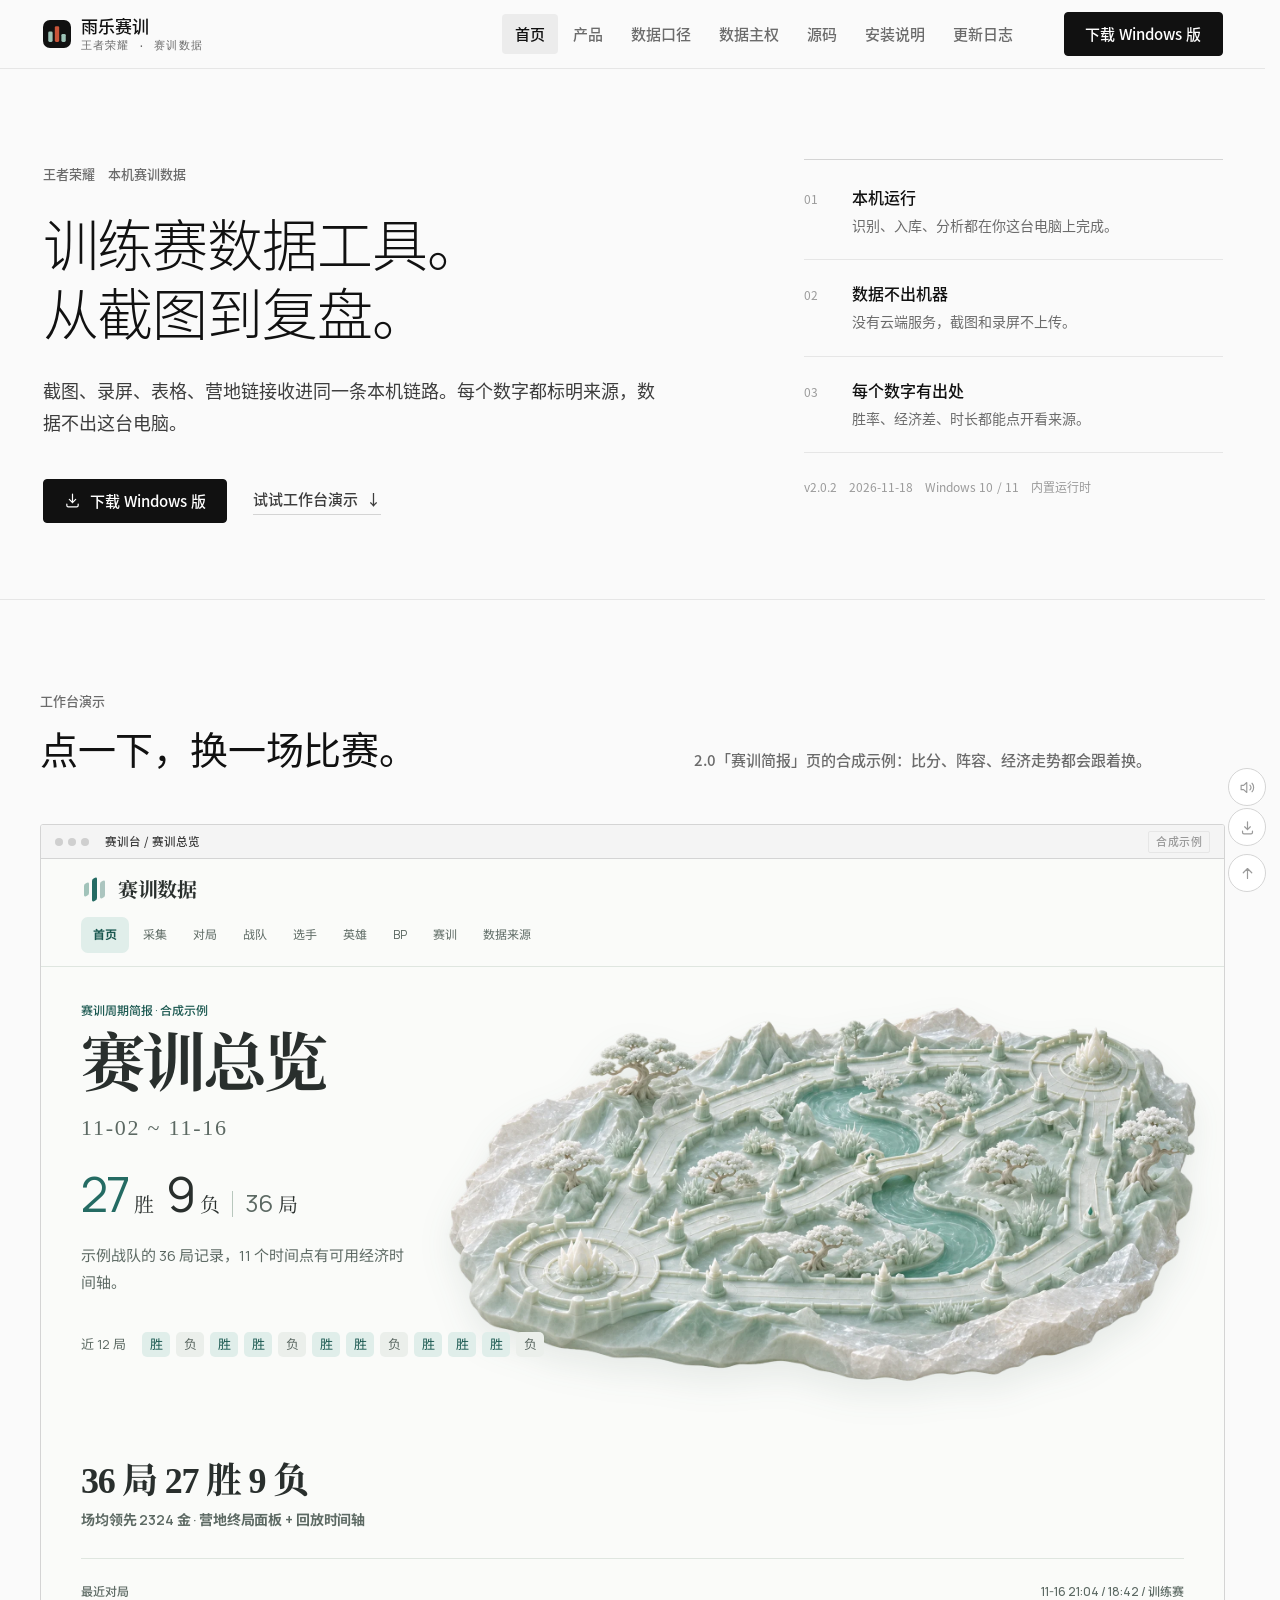
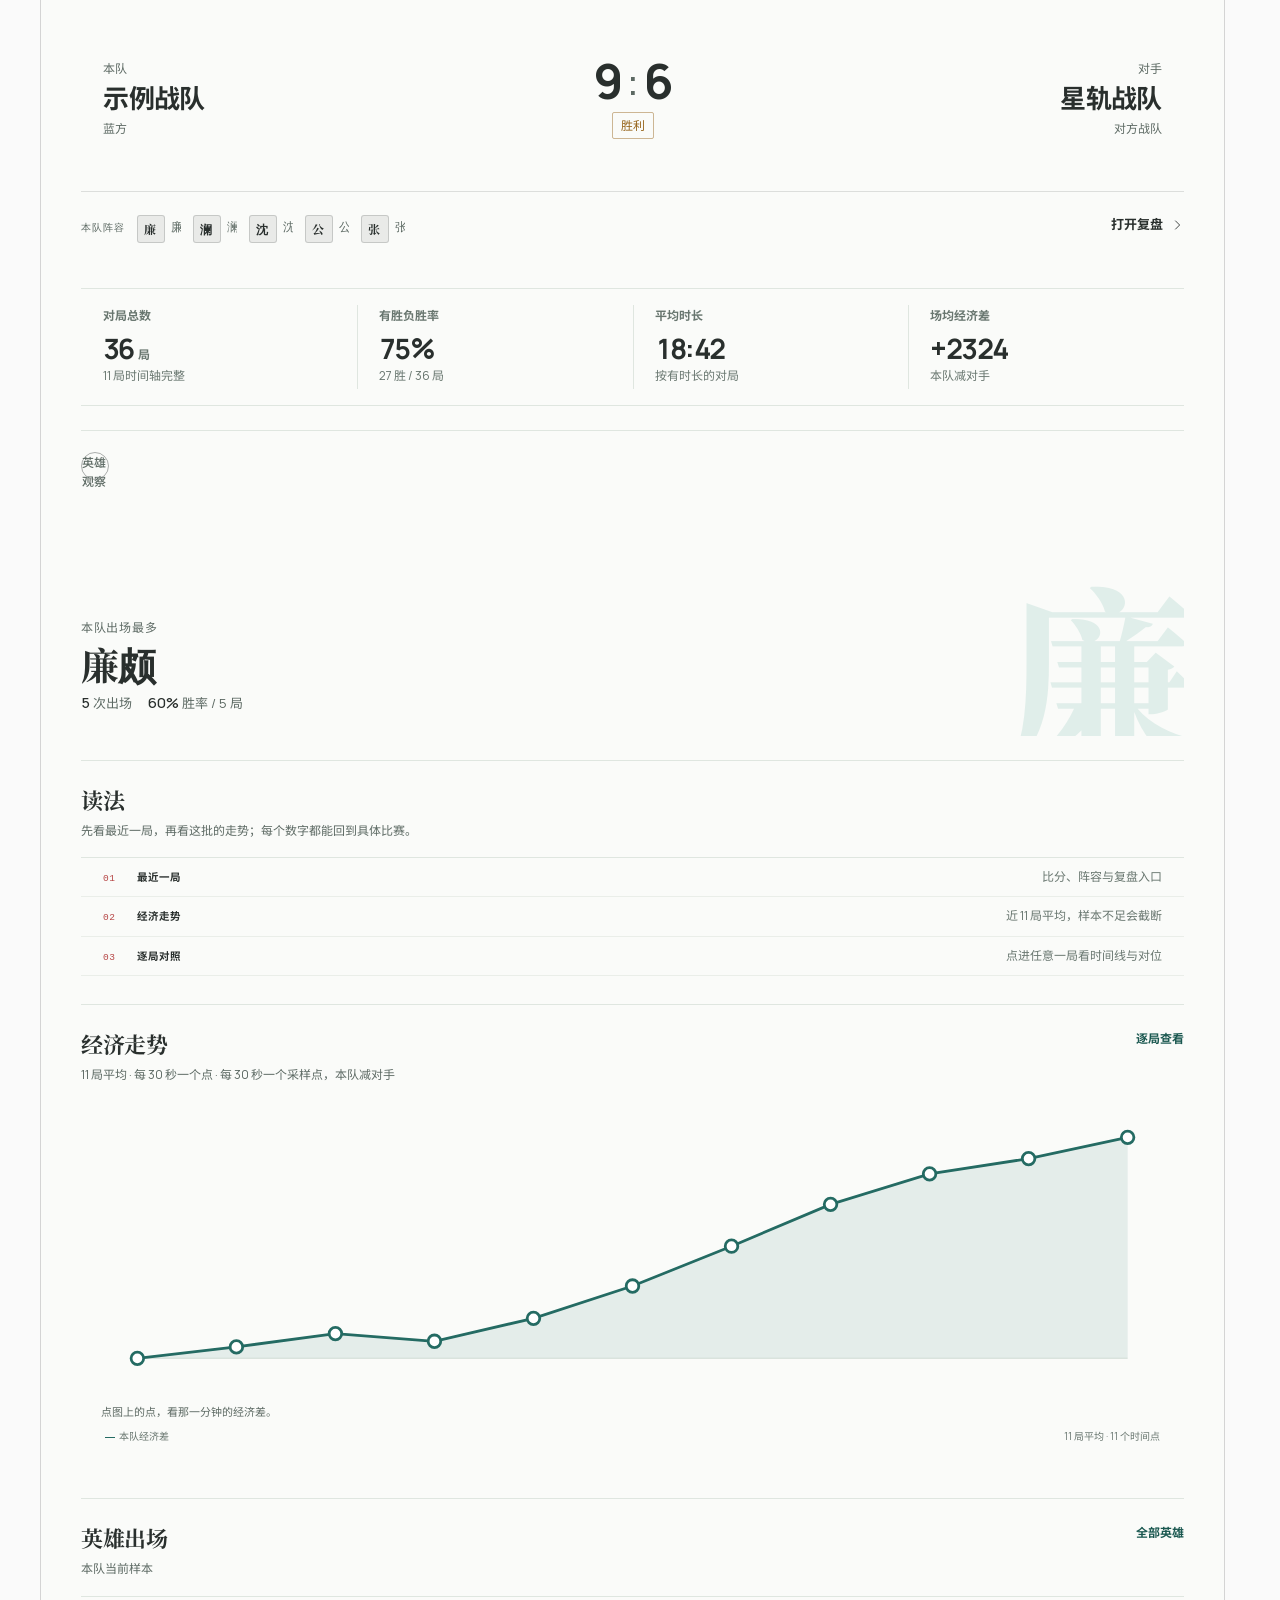
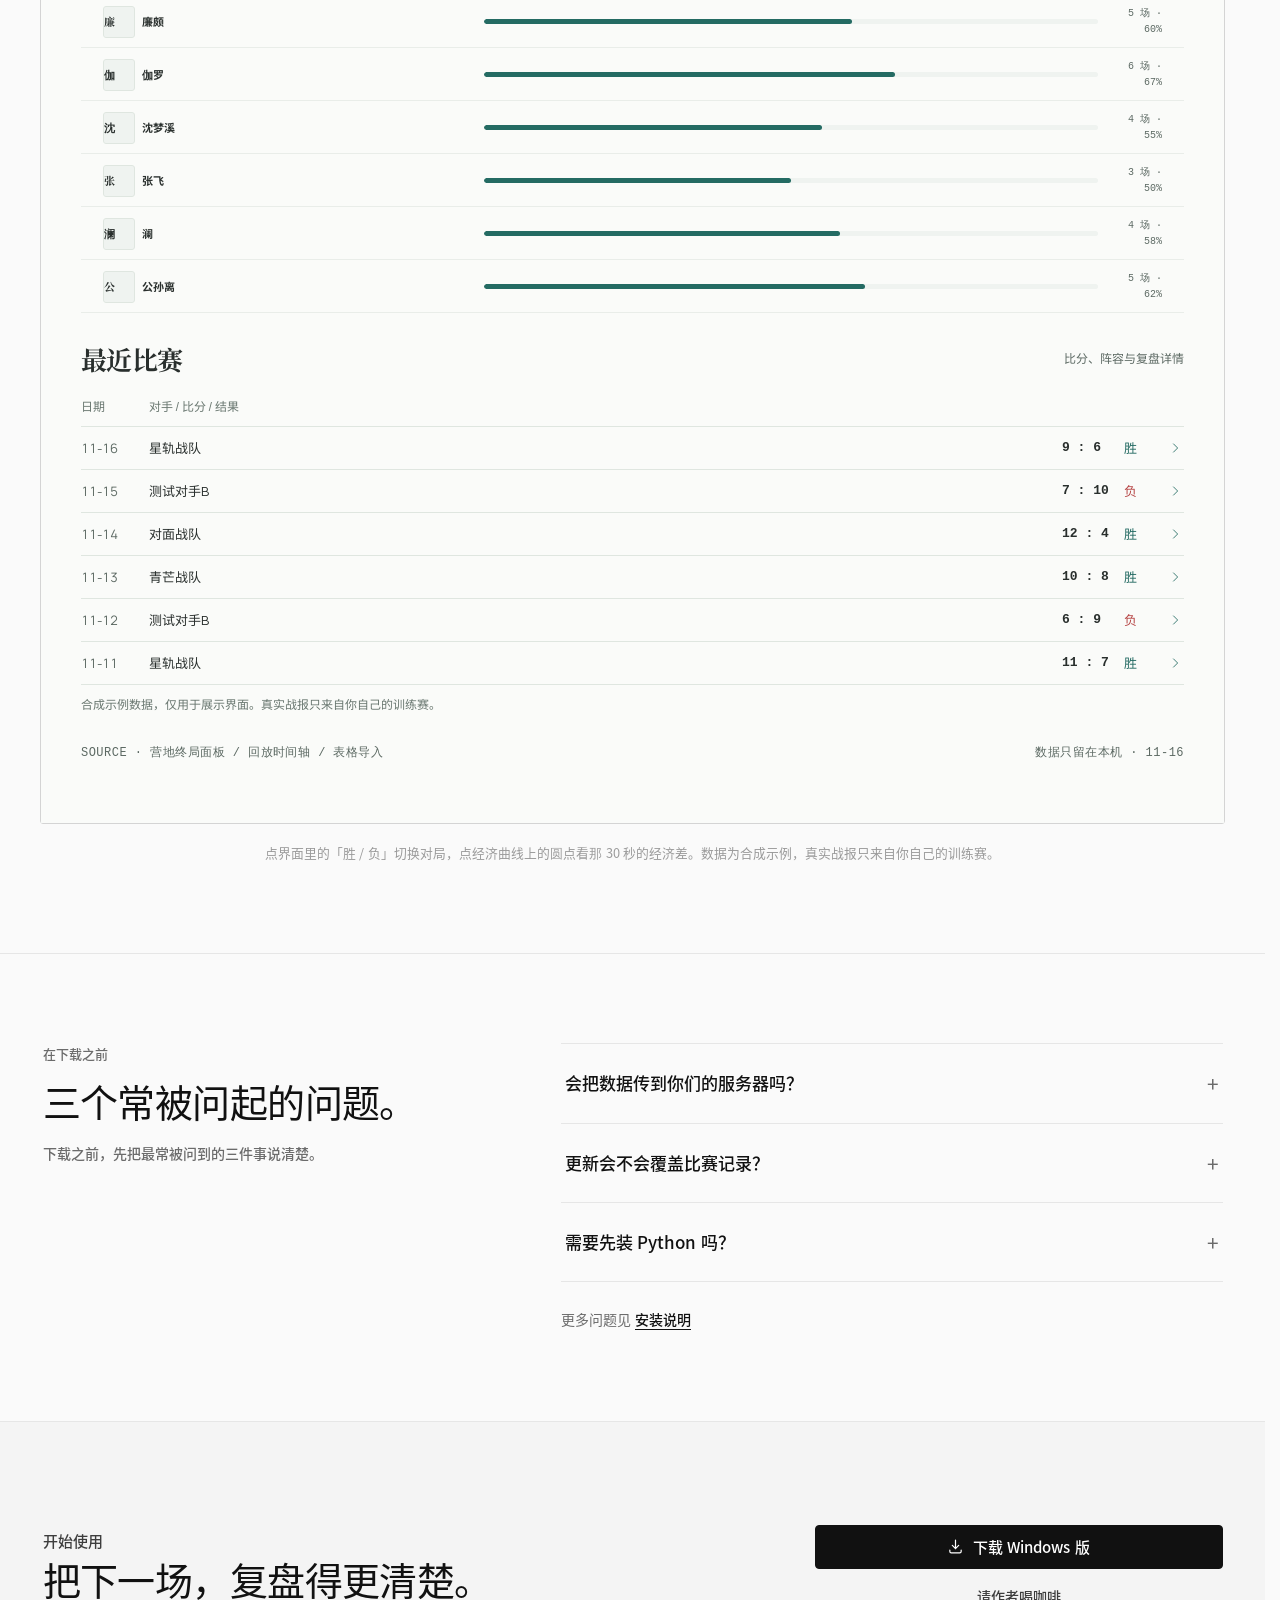
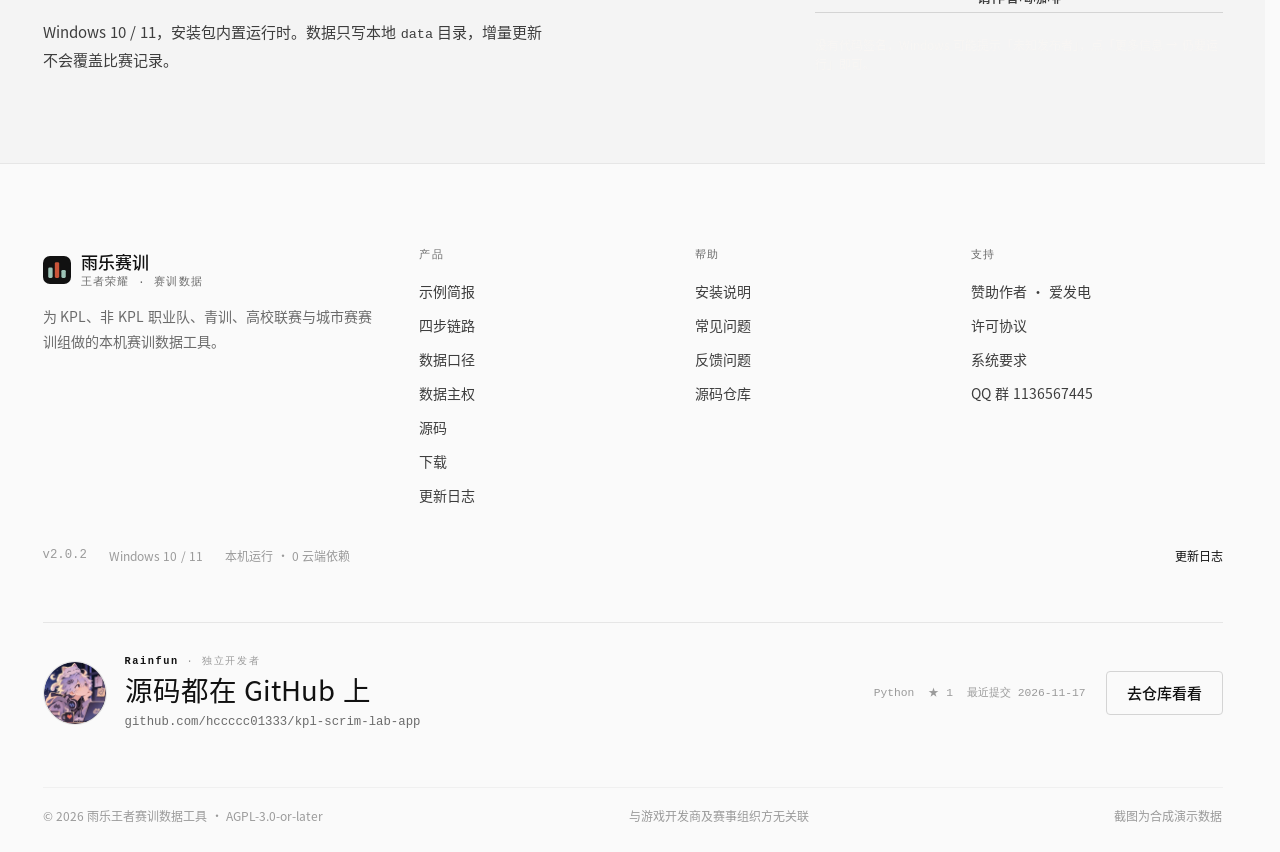
==== index.html @ 11d6f9a3 "官网 V13：加入克制的滚动入场动画（scroll-driven，尊重减少动效）" ====
<!doctype html>
<html lang="zh-CN">
<head>
<meta charset="utf-8">
<meta name="viewport" content="width=device-width, initial-scale=1">
<title>雨乐赛训 · 王者荣耀赛训数据工具 — 把训练赛数据变成复盘结论</title>
<meta name="description" content="雨乐王者赛训数据工具：面向 KPL、非 KPL 职业队、青训、高校联赛、城市赛与民间战队的本机赛训数据工具。赛后截图、录屏、表格、营地链接统一入库，本机识别，数据不出本机，每个数字标明来源。">
<meta name="keywords" content="王者荣耀,赛训数据,训练赛,KPL,非KPL,高校联赛,城市赛,青训,复盘,BP,选手数据">
<meta property="og:type" content="website">
<meta property="og:site_name" content="雨乐王者赛训数据工具">
<meta property="og:title" content="雨乐赛训 — 把训练赛数据变成复盘结论">
<meta property="og:description" content="截图 / 录屏 / 表格 / 营地链接 → 本机识别 → 入库 → 分析。数据留在本地，每个数字都标明来源。">
<meta property="og:image" content="https://hccccc01333.github.io/kpl-scrim-lab-site/assets/img/v3-hero.png">
<meta property="og:image:width" content="1600">
<meta property="og:image:height" content="1000">
<meta property="og:url" content="https://hccccc01333.github.io/kpl-scrim-lab-site/">
<meta name="twitter:card" content="summary_large_image">
<link rel="canonical" href="https://hccccc01333.github.io/kpl-scrim-lab-site/">
<script type="application/ld+json">
{
  "@context": "https://schema.org",
  "@type": "SoftwareApplication",
  "name": "雨乐王者赛训数据工具",
  "alternateName": "雨乐赛训",
  "url": "https://hccccc01333.github.io/kpl-scrim-lab-site/",
  "description": "面向 KPL、非 KPL 职业队、高校联赛、城市赛与青训赛训组的本机数据分析工具，支持王者荣耀赛后截图、录屏、表格与营地链接导入。",
  "applicationCategory": "SportsApplication",
  "operatingSystem": "Windows 10, Windows 11",
  "inLanguage": "zh-CN",
  "softwareVersion": "2.0.2",
  "downloadUrl": "https://github.com/hccccc01333/kpl-scrim-lab-app/releases/download/v2.0.2/KPL-Scrim-Lab-2.0.2-setup.exe",
  "screenshot": "https://hccccc01333.github.io/kpl-scrim-lab-site/assets/img/v3-hero.png"
}
</script>
<meta name="theme-color" content="#fafafa">
<link rel="icon" href="data:image/svg+xml,%3Csvg xmlns='http://www.w3.org/2000/svg' viewBox='0 0 32 32'%3E%3Crect width='32' height='32' rx='8' fill='%23111a16'/%3E%3Crect x='6' y='13' width='5' height='12' rx='1.5' fill='%239dc4b7'/%3E%3Crect x='13.5' y='7' width='5' height='18' rx='1.5' fill='%23c9553a'/%3E%3Crect x='21' y='16' width='5' height='9' rx='1.5' fill='%239dc4b7'/%3E%3C/svg%3E">
<link rel="preload" href="assets/manrope.woff2" as="font" type="font/woff2" crossorigin>
<link rel="preload" href="assets/noto-sans-sc-light.woff2" as="font" type="font/woff2" crossorigin>
<link rel="preload" href="assets/img/v3-hero-core.webp?v=40f75ca157" as="image">
<link rel="stylesheet" href="assets/style.css?v=40f75ca157">
<link rel="stylesheet" href="assets/v6.css?v=40f75ca157">
<script>document.documentElement.classList.add('js');</script>
<script src="assets/site.js?v=40f75ca157" defer></script>
<link rel="alternate" type="application/rss+xml" title="雨乐王者赛训数据工具 · 更新日志" href="feed.xml">
</head>
<body class="home" data-version="v2.0.2" data-release="2026-11-18">

<a class="skip" href="#main">跳到主要内容</a>

<header class="topbar">
  <div class="shell topbar-inner">
    <a class="brand" href="index.html" aria-label="雨乐赛训 首页">
      <span class="brand-mark" aria-hidden="true">
        <svg viewBox="0 0 32 32"><rect width="32" height="32" rx="8" fill="#111a16"/><rect x="6" y="13" width="5" height="12" rx="1.5" fill="#9dc4b7"/><rect x="13.5" y="7" width="5" height="18" rx="1.5" fill="#c9553a"/><rect x="21" y="16" width="5" height="9" rx="1.5" fill="#9dc4b7"/></svg>
      </span>
      <span class="brand-text">
        <span class="brand-name">雨乐赛训</span>
        <span class="brand-sub">王者荣耀 · 赛训数据</span>
      </span>
    </a>
        <nav class="topnav" aria-label="主导航">
      <a href="index.html" aria-current="page">首页</a>
      <a href="product.html">产品</a>
      <a href="metrics.html">数据口径</a>
      <a href="privacy.html">数据主权</a>
      <a href="opensource.html">源码</a>
      <a href="guide.html">安装说明</a>
      <a href="changelog.html">更新日志</a>
    </nav>
    <div class="topbar-cta">
      <a class="btn btn--primary" href="download.html">下载 Windows 版</a>
      <button class="nav-toggle" type="button" aria-label="打开菜单" aria-expanded="false" aria-controls="site-menu">
        <svg viewBox="0 0 24 24" fill="none" stroke="currentColor" stroke-width="1.6" stroke-linecap="round" aria-hidden="true"><path d="M4 7h16M4 12h16M4 17h16"/></svg>
      </button>
    </div>
  </div>
  <div class="topbar-progress" aria-hidden="true"><i></i></div>
</header>

<dialog class="menu" id="site-menu" aria-labelledby="menu-title">
  <div class="menu-inner">
    <div class="menu-top">
      <span class="menu-title" id="menu-title">导航</span>
      <button class="menu-close" type="button" aria-label="关闭菜单" autofocus>
        <svg viewBox="0 0 24 24" fill="none" stroke="currentColor" stroke-width="1.8" stroke-linecap="round" aria-hidden="true"><path d="m6 6 12 12M18 6 6 18"/></svg>
      </button>
    </div>
        <nav class="menu-nav" aria-label="站点导航">
      <a href="index.html">首页<span>01</span></a>
      <a href="product.html">产品<span>02</span></a>
      <a href="metrics.html">数据口径<span>03</span></a>
      <a href="privacy.html">数据主权<span>04</span></a>
      <a href="opensource.html">源码<span>04</span></a>
      <a href="guide.html">安装说明<span>05</span></a>
      <a href="changelog.html">更新日志<span>06</span></a>
    </nav>
    <div>
      <a class="btn btn--primary btn--block" href="download.html">下载 Windows 版</a>
      <p class="menu-foot">Windows 10 / 11 · 内置运行时 · 数据不出本机</p>
    </div>
  </div>
</dialog>

<main id="main">

<!-- ① 封面：一屏一句话，没有规格表、没有截图 -->
<section class="v5-hero">
  <div class="shell v9-hero">
    <div class="v9-hero-main">
      <p class="v5-kicker">王者荣耀　本机赛训数据</p>
      <h1 class="v5-h1">训练赛数据工具。<br>从截图到复盘。</h1>
      <p class="v5-sub">截图、录屏、表格、营地链接收进同一条本机链路。每个数字都标明来源，数据不出这台电脑。</p>
      <div class="v5-actions">
        <a class="btn btn--primary" href="download.html">
          <svg viewBox="0 0 24 24" fill="none" stroke="currentColor" stroke-width="1.7" stroke-linecap="round" stroke-linejoin="round" aria-hidden="true"><path d="M12 3v12m0 0 4.5-4.5M12 15 7.5 10.5"/><path d="M4 17v2a2 2 0 0 0 2 2h12a2 2 0 0 0 2-2v-2"/></svg>
          下载 Windows 版
        </a>
        <a class="v5-textlink" href="#demo">试试工作台演示 <span aria-hidden="true">↓</span></a>
      </div>
    </div>
    <aside class="v9-hero-facts" aria-label="产品要点">
      <div class="v9-fact">
        <span class="v9-fact-no">01</span>
        <div><b>本机运行</b><p>识别、入库、分析都在你这台电脑上完成。</p></div>
      </div>
      <div class="v9-fact">
        <span class="v9-fact-no">02</span>
        <div><b>数据不出机器</b><p>没有云端服务，截图和录屏不上传。</p></div>
      </div>
      <div class="v9-fact">
        <span class="v9-fact-no">03</span>
        <div><b>每个数字有出处</b><p>胜率、经济差、时长都能点开看来源。</p></div>
      </div>
      <p class="v9-hero-meta">v2.0.2　2026-11-18　Windows 10 / 11　内置运行时</p>
    </aside>
  </div>
</section>

<!-- ② 核心展示：可操作的工作台演示 -->
<section class="v5-section v5-demo" id="demo" aria-labelledby="demo-title">
  <div class="shell">
    <header class="v5-head v9-head">
      <div>
        <p class="v5-eyebrow">工作台演示</p>
        <h2 id="demo-title">点一下，换一场比赛。</h2>
      </div>
      <p class="v9-head-note">2.0「赛训简报」页的合成示例：比分、阵容、经济走势都会跟着换。</p>
    </header>
    <div class="v10-browser" role="group" aria-label="工作台界面演示，合成示例">
      <div class="v10-browser-bar" aria-hidden="true">
        <span class="v10-dots"><i></i><i></i><i></i></span>
        <span class="v10-url">赛训台 / 赛训总览</span>
        <span class="v10-badge">合成示例</span>
      </div>
      <iframe class="v10-frame" src="workbench-demo.html" title="工作台界面演示（合成示例）"
        loading="lazy"></iframe>
    <script>
    (function () {
      var frame = document.querySelector('.v10-frame');
      if (!frame) return;
      window.addEventListener('message', function (e) {
        if (e.data && e.data.type === 'wb-demo-height' && typeof e.data.height === 'number') {
          frame.style.height = Math.max(320, e.data.height) + 'px';
        }
      });
    })();
    </script>
    </div>
    <p class="v5-demo-note">点界面里的「胜 / 负」切换对局，点经济曲线上的圆点看那 30 秒的经济差。数据为合成示例，真实战报只来自你自己的训练赛。</p>
  </div>
</section>

<!-- ③ 常见问题：下载前的三个结论 -->
<section class="v5-section v5-faq" id="questions" aria-labelledby="questions-title">
  <div class="shell v9-faq">
    <header class="v9-faq-intro">
      <p class="v5-eyebrow">在下载之前</p>
      <h2 id="questions-title">三个常被问起的问题。</h2>
      <p class="v9-faq-note">下载之前，先把最常被问到的三件事说清楚。</p>
    </header>
    <div class="v9-faq-body">
      <div class="v5-qa">
        <details>
          <summary>会把数据传到你们的服务器吗？<span aria-hidden="true">+</span></summary>
          <p>不会。没有云端服务，识别、入库、分析都在本机跑；唯一的外部请求，是你自己发起的<span class="nb">营地同步</span>与更新检查。</p>
        </details>
        <details>
          <summary>更新会不会覆盖比赛记录？<span aria-hidden="true">+</span></summary>
          <p>不会。增量更新只替换程序文件，<code>data</code>、<code>.env</code> 与营地授权都不在更新范围内；失败自动回滚。</p>
        </details>
        <details>
          <summary>需要先装 Python 吗？<span aria-hidden="true">+</span></summary>
          <p>不用。安装包内置<span class="nb">运行时</span>与全部依赖，双击就能跑；只有源码运行才需要 Python 3.11 / 3.12。</p>
        </details>
      </div>
      <p class="v5-more">更多问题见 <a href="guide.html#faq">安装说明</a></p>
    </div>
  </div>
</section>

<!-- ④ 下载：深色收尾，赞助与下载并排 -->
<section class="v5-cta" aria-labelledby="cta-title">
  <div class="shell v5-cta-inner">
    <div>
      <p class="v5-eyebrow">开始使用</p>
      <h2 id="cta-title">把下一场，复盘得更清楚。</h2>
      <p>Windows 10 / 11，安装包内置运行时。数据只写本地 <code>data</code> 目录，增量更新不会覆盖比赛记录。</p>
    </div>
    <div class="v5-cta-actions">
      <a class="btn btn--light btn--block" href="download.html">
        <svg viewBox="0 0 24 24" fill="none" stroke="currentColor" stroke-width="1.7" stroke-linecap="round" stroke-linejoin="round" aria-hidden="true"><path d="M12 3v12m0 0 4.5-4.5M12 15 7.5 10.5"/><path d="M4 17v2a2 2 0 0 0 2 2h12a2 2 0 0 0 2-2v-2"/></svg>
        下载 Windows 版
      </a>
      <a class="v5-sponsor" href="https://afdian.com/a/kplscrim" target="_blank" rel="noopener">请作者喝咖啡</a>
      <p class="v5-fine">没有代码签名，Windows 可能提示「未知发布者」，点「更多信息 → 仍要运行」即可。</p>
    </div>
  </div>
</section>

</main>

<footer class="footer">
  <div class="shell">
    <div class="footer-grid">
      <div class="footer-brand">
        <a class="brand" href="index.html">
          <span class="brand-mark" aria-hidden="true">
            <svg viewBox="0 0 32 32"><rect width="32" height="32" rx="8" fill="#111a16"/><rect x="6" y="13" width="5" height="12" rx="1.5" fill="#9dc4b7"/><rect x="13.5" y="7" width="5" height="18" rx="1.5" fill="#c9553a"/><rect x="21" y="16" width="5" height="9" rx="1.5" fill="#9dc4b7"/></svg>
          </span>
          <span class="brand-text">
            <span class="brand-name">雨乐赛训</span>
            <span class="brand-sub">王者荣耀 · 赛训数据</span>
          </span>
        </a>
        <p>为 KPL、非 KPL 职业队、青训、高校联赛与城市赛赛训组做的本机赛训数据工具。</p>
      </div>
      <nav class="footer-col" aria-label="产品">
        <h2>产品</h2>
        <a href="product.html">示例简报</a>
        <a href="product.html">四步链路</a>
        <a href="metrics.html">数据口径</a>
        <a href="privacy.html">数据主权</a>
        <a href="opensource.html">源码</a>
        <a href="download.html">下载</a>
        <a href="changelog.html">更新日志</a>
      </nav>
      <nav class="footer-col" aria-label="帮助">
        <h2>帮助</h2>
        <a href="guide.html">安装说明</a>
        <a href="guide.html#faq">常见问题</a>
        <a href="https://github.com/hccccc01333/kpl-scrim-lab-app/issues">反馈问题</a>
        <a href="https://github.com/hccccc01333/kpl-scrim-lab-app">源码仓库</a>
      </nav>
      <nav class="footer-col" aria-label="支持">
        <h2>支持</h2>
        <a href="https://afdian.com/a/kplscrim" target="_blank" rel="noopener">赞助作者 · 爱发电</a>
        <a href="https://github.com/hccccc01333/kpl-scrim-lab-app/blob/main/LICENSE">许可协议</a>
        <a href="download.html">系统要求</a>
        <button class="footer-link-btn" type="button" data-copy="1136567445" data-copied="已复制群号">QQ 群 1136567445</button>
      </nav>
    </div>
    <div class="footer-status">
      <span class="mono">v2.0.2</span>
      <span>Windows 10 / 11</span>
      <span>本机运行 · 0 云端依赖</span>
      <a href="changelog.html">更新日志 </a>
    </div>
    <div class="footer-gh">
      <div class="footer-gh-main">
        <img class="footer-gh-avatar" src="assets/img/avatar-rainfun.webp?v=40f75ca157" alt="Rainfun 的头像" width="64" height="64">
        <div>
          <p class="footer-gh-kicker"><b>Rainfun</b> · 独立开发者</p>
          <p class="footer-gh-title"><a href="https://github.com/hccccc01333/kpl-scrim-lab-app">源码都在 GitHub 上</a></p>
          <p class="footer-gh-repo">github.com/hccccc01333/kpl-scrim-lab-app</p>
        </div>
      </div>
      <div class="footer-gh-side">
        <p class="footer-gh-meta"><span>Python</span><span>★ 1</span><span>最近提交 2026-11-17</span></p>
        <a class="btn btn--ghost" href="https://github.com/hccccc01333/kpl-scrim-lab-app">去仓库看看 </a>
      </div>
    </div>
    <div class="footer-legal">
      <span>© 2026 雨乐王者赛训数据工具 · AGPL-3.0-or-later</span>
      <span>与游戏开发商及赛事组织方无关联</span>
      <span>截图为合成演示数据</span>
    </div>
  </div>
</footer>

<dialog class="welcome sponsor" id="sponsor" aria-labelledby="sponsor-title">
  <div class="welcome-inner">
    <div class="welcome-top">
      <p class="sponsor-kicker">一个人维护，也值得被支持</p>
      <button class="welcome-close" type="button" data-sponsor-close aria-label="关闭赞助说明">
        <svg viewBox="0 0 24 24" fill="none" stroke="currentColor" stroke-width="1.8" stroke-linecap="round" aria-hidden="true"><path d="m6 6 12 12M18 6 6 18"/></svg>
      </button>
    </div>

    <h2 id="sponsor-title">请作者喝杯咖啡吧。</h2>
    <p class="sponsor-lead">这个项目由一个人开发和维护。赞助用于维护更新、发布测试和文档，不换取功能、授权或发票；不给钱，功能也一样完整。</p>

    <div class="sponsor-ways">
      <div class="sponsor-way">
        <p class="sponsor-way-no">01 · 爱发电</p>
        <img src="assets/img/sponsor-afdian.png?v=40f75ca157" alt="爱发电赞助页二维码，扫码或点下方按钮都能到达" width="440" height="440">
        <a class="btn btn--primary btn--block" href="https://afdian.com/a/kplscrim" target="_blank" rel="noopener">去爱发电支持</a>
        <p class="sponsor-way-note sponsor-way-note--qr">扫码或在手机上打开都行</p>
      </div>

      <div class="sponsor-way sponsor-way--alt">
        <p class="sponsor-way-no">02 · GitHub</p>
        <svg class="sponsor-mark" viewBox="0 0 16 16" fill="currentColor" aria-hidden="true"><path d="M8 0C3.58 0 0 3.58 0 8c0 3.54 2.29 6.53 5.47 7.59.4.07.55-.17.55-.38 0-.19-.01-.82-.01-1.49-2.01.37-2.53-.49-2.69-.94-.09-.23-.48-.94-.82-1.13-.28-.15-.68-.52-.01-.53.63-.01 1.08.58 1.23.82.72 1.21 1.87.87 2.33.66.07-.52.28-.87.51-1.07-1.78-.2-3.64-.89-3.64-3.95 0-.87.31-1.59.82-2.15-.08-.2-.36-1.02.08-2.12 0 0 .67-.21 2.2.82.64-.18 1.32-.27 2-.27.68 0 1.36.09 2 .27 1.53-1.04 2.2-.82 2.2-.82.44 1.1.16 1.92.08 2.12.51.56.82 1.27.82 2.15 0 3.07-1.87 3.75-3.65 3.95.29.25.54.73.54 1.48 0 1.07-.01 1.93-.01 2.2 0 .21.15.46.55.38A8.013 8.013 0 0 0 16 8c0-4.42-3.58-8-8-8z"/></svg>
        <p class="sponsor-star">★ 1</p>
        <a class="btn btn--ghost btn--block" href="https://github.com/hccccc01333/kpl-scrim-lab-app">给仓库点个 Star</a>
        <p class="sponsor-way-note">不花钱，但同样有用</p>
      </div>
    </div>

    <p class="sponsor-note">赞助完全自愿。它不会解锁任何功能，也不会改变下载方式。</p>
    <form method="dialog"><button class="btn btn--ghost btn--block" value="close">继续使用</button></form>
  </div>
</dialog>

<dialog class="welcome" id="welcome" aria-labelledby="welcome-title" aria-describedby="welcome-note">
  <div class="welcome-inner">
    <div class="welcome-top">
      <p class="welcome-ver"><span class="mono">v2.0.2</span><span>2026-11-18</span></p>
      <button class="welcome-close" type="button" data-welcome-close aria-label="关闭说明">
        <svg viewBox="0 0 24 24" fill="none" stroke="currentColor" stroke-width="1.8" stroke-linecap="round" aria-hidden="true"><path d="m6 6 12 12M18 6 6 18"/></svg>
      </button>
    </div>
    <h2 id="welcome-title">第一次来，先说三件事。</h2>
    <ul class="welcome-list">
      <li><b>数据不出本机</b><span>识别、入库、统计都在你自己的电脑上完成。没有账号，也没有云端存储。</span></li>
      <li><b>示例都是合成的</b><span>首页的简报和截图用于演示界面；真实战报只来自你自己的训练赛。</span></li>
      <li><b>界面带轻微音效</b><span>右下角可以随时静音，设置只保存在当前浏览器。</span></li>
    </ul>
    <p class="welcome-note" id="welcome-note">每个版本只提示一次。</p>
    <div class="welcome-actions">
      <form method="dialog"><button class="btn btn--primary" value="ok" autofocus>开始使用</button></form>
      <a class="btn btn--ghost" href="changelog.html">看这一版改了什么</a>
    </div>
  </div>
</dialog>

</body>
</html>
---- assets/style.css ----
/* ==========================================================================
   雨乐赛训 · 官网样式
   一套系统：暖纸底 + 宋体展示标题 + 青瓷绿主色；珊瑚只做信号色。
   控件沿用产品端的 7 / 10 / 14 / 20 圆角与 44px 触控高度。
   纯静态、无框架、无外部请求。
   ========================================================================== */

/* 思源黑体：三个字重，现代产品官网的无衬线展示体 */
@font-face {
  font-family: "Noto Sans SC";
  src: url("noto-sans-sc-regular.woff2") format("woff2");
  font-style: normal;
  font-weight: 400;
  font-display: swap;
}
@font-face {
  font-family: "Noto Sans SC";
  src: url("noto-sans-sc-medium.woff2") format("woff2");
  font-style: normal;
  font-weight: 500 600;
  font-display: swap;
}
@font-face {
  font-family: "Noto Sans SC";
  src: url("noto-sans-sc-bold.woff2") format("woff2");
  font-style: normal;
  font-weight: 700 900;
  font-display: swap;
}

@font-face {
  font-family: "Noto Serif SC";
  src: url("noto-serif-sc-regular.woff2") format("woff2");
  font-style: normal;
  font-weight: 400;
  font-display: swap;
}
@font-face {
  font-family: "Noto Serif SC";
  src: url("noto-serif-sc-medium.woff2") format("woff2");
  font-style: normal;
  font-weight: 500 600;
  font-display: swap;
}
@font-face {
  font-family: "Noto Serif SC";
  src: url("noto-serif-sc-bold.woff2") format("woff2");
  font-style: normal;
  font-weight: 700 900;
  font-display: swap;
}

@font-face {
  font-family: Manrope;
  src: url("manrope.woff2") format("woff2");
  font-style: normal;
  font-weight: 400 800;
  font-display: swap;
}

:root {
  color-scheme: light;

  --paper: #faf9f5;
  --paper-2: #f2f0e9;
  --surface: #ffffff;
  --surface-2: #f5f4ee;

  --ink: #141413;
  --ink-2: #3d3d3a;
  --muted: #6b6b66;
  --faint: #9a9a94;

  --line: #e5e3da;
  --line-2: #d8d5ca;
  --line-soft: #efede5;

  --celadon: #246b63;
  --celadon-deep: #17453e;
  --celadon-wash: #e2ece7;
  --celadon-light: #9dc4b7;
  --coral: #c9553a;
  --coral-deep: #b4472e;
  --coral-wash: #f4ded6;

  --display: "Noto Serif SC", "Songti SC", "SimSun", serif;
  --serif: var(--display);
  --sans: Manrope, "Noto Sans SC", "PingFang SC", "Microsoft YaHei",
    system-ui, sans-serif;
  --mono: "Cascadia Mono", Consolas, "SF Mono", ui-monospace, monospace;

  --shell: 1200px;
  --gutter: clamp(20px, 4vw, 40px);
  --section-y: clamp(64px, 7vw, 104px);

  --r-s: 4px;
  --r-m: 6px;
  --r-l: 10px;
  --r-xl: 14px;

  --ease: cubic-bezier(0.2, 0.7, 0.2, 1);
  --dur: 160ms;
}

*,
*::before,
*::after {
  box-sizing: border-box;
  margin: 0;
  padding: 0;
}

html {
  -webkit-text-size-adjust: 100%;
  scroll-behavior: smooth;
  scroll-padding-top: 88px;
  /* 常驻滚动条位：长短页面互相切换时，导航不会左右跳 15px */
  scrollbar-gutter: stable;
}

body {
  font-family: var(--sans);
  font-size: 0.9375rem;
  font-size-adjust: from-font;
  line-height: 1.6;
  color: var(--ink);
  background-color: var(--paper);
  -webkit-font-smoothing: antialiased;
  text-rendering: optimizeLegibility;
  overflow-x: clip;
}

/* font-size-adjust 为 Newly available：不支持的浏览器回退到自然字高等比例 */
@supports not (font-size-adjust: from-font) {
  body { line-height: 1.6; }
}

img,
svg {
  display: block;
  max-width: 100%;
}

a {
  color: inherit;
  text-decoration: none;
}

button {
  font: inherit;
  color: inherit;
}

code {
  font-family: var(--mono);
  font-size: 0.875em;
}

::selection {
  background: var(--celadon-wash);
  color: var(--celadon-deep);
}

:focus-visible {
  outline: 2px solid var(--celadon);
  outline-offset: 3px;
  border-radius: 2px;
}

.sr-only {
  position: absolute;
  width: 1px;
  height: 1px;
  padding: 0;
  margin: -1px;
  overflow: hidden;
  clip: rect(0 0 0 0);
  white-space: nowrap;
  border: 0;
}

.skip {
  position: fixed;
  top: 8px;
  left: 8px;
  z-index: 100;
  padding: 10px 14px;
  border-radius: var(--r-s);
  background: var(--ink);
  color: var(--surface);
  font-size: 0.875rem;
  transform: translateY(-160%);
}

.skip:focus-visible {
  transform: none;
}

/* ---------- 排版 ---------- */

h1,
h2,
h3,
blockquote {
  font-family: var(--display);
  font-weight: 400;
  color: var(--ink);
  text-wrap: balance;
}

h1 {
  font-size: clamp(2rem, 1.4rem + 2vw, 3rem);
  line-height: 1.2;
  letter-spacing: -0.01em;
}

h2 {
  font-size: clamp(2rem, 1.45rem + 2vw, 3.25rem);
  line-height: 1.38;
  letter-spacing: -0.012em;
}

h3 {
  font-size: clamp(1.125rem, 1.05rem + 0.3vw, 1.3rem);
  line-height: 1.45;
}

p {
  text-wrap: pretty;
}

/* 中文按词组断行：Chrome 119+ 支持，其余浏览器忽略后回落到逐字断行 */
h1,
h2,
h3,
p,
li,
dd {
  word-break: auto-phrase;
}

.mono {
  font-family: var(--mono);
  font-variant-numeric: tabular-nums;
}

.nb {
  white-space: nowrap;
}

/* ---------- 布局 ---------- */

.shell {
  width: 100%;
  max-width: calc(var(--shell) + var(--gutter) * 2);
  margin-inline: auto;
  padding-inline: var(--gutter);
}

.section {
  padding-block: var(--section-y);
}



.section--flush {
  padding-top: 0;
}

.sec-head {
  display: grid;
  grid-template-columns: minmax(0, 1fr) minmax(0, 22rem);
  gap: 20px 48px;
  align-items: end;
  padding-top: 22px;
  border-top: 1px solid var(--line);
  margin-bottom: clamp(36px, 5vw, 64px);
}

.sec-index {
  display: flex;
  align-items: center;
  gap: 10px;
  margin-bottom: 16px;
  font-family: var(--mono);
  font-size: 0.75rem;
  letter-spacing: 0.14em;
  color: var(--celadon);
}

.sec-index::before {
  content: "";
  width: 18px;
  height: 1px;
  background: currentColor;
  flex: none;
}

.sec-index--light {
  color: var(--celadon-light);
}

.sec-intro {
  font-size: 1rem;
  line-height: 1.8;
  color: var(--muted);
  padding-bottom: 6px;
}

.sec-intro strong {
  color: var(--ink);
  font-weight: 600;
}

/* ---------- 按钮与链接 ---------- */

.btn {
  display: inline-flex;
  align-items: center;
  justify-content: center;
  gap: 9px;
  min-height: 44px;
  padding: 11px 20px;
  border: 1px solid transparent;
  border-radius: var(--r-s);
  font-size: 0.9375rem;
  font-weight: 600;
  line-height: 1.2;
  cursor: pointer;
  transition: background-color var(--dur) var(--ease),
    border-color var(--dur) var(--ease), color var(--dur) var(--ease);
}

.btn svg {
  width: 17px;
  height: 17px;
  flex: none;
}

.btn--primary {
  background: var(--ink);
  border-color: var(--ink);
  color: var(--surface);
}

.btn--primary:hover {
  background: #000;
  border-color: #000;
}

.btn--ghost {
  border-color: var(--line-2);
  color: var(--ink);
  background: transparent;
}

.btn--ghost:hover {
  border-color: var(--ink);
  background: var(--surface);
}

.btn--light {
  background: var(--paper);
  border-color: var(--paper);
  color: var(--ink);
}

.btn--light:hover {
  background: #fff;
  border-color: #fff;
}

.btn--onink {
  border-color: rgba(255, 255, 255, 0.28);
  color: var(--surface);
}

.btn--onink:hover {
  border-color: rgba(255, 255, 255, 0.6);
  background: rgba(255, 255, 255, 0.06);
}

.btn--block {
  width: 100%;
}

.arrow-link {
  display: inline-flex;
  align-items: center;
  gap: 8px;
  min-height: 44px;
  font-size: 0.9375rem;
  font-weight: 600;
  color: var(--celadon);
}

.arrow-link span {
  transition: translate var(--dur) var(--ease);
}

.arrow-link:hover span {
  translate: 4px 0;
}

.text-link {
  color: var(--celadon);
  text-decoration: underline;
  text-decoration-thickness: 1px;
  text-underline-offset: 3px;
}

.text-link:hover {
  color: var(--celadon-deep);
}

/* ---------- 顶部导航 ---------- */

.topbar {
  position: sticky;
  top: 0;
  z-index: 60;
  background: rgba(243, 239, 229, 0.92);
  background: color-mix(in srgb, var(--paper) 88%, transparent);
  -webkit-backdrop-filter: blur(14px) saturate(150%);
  backdrop-filter: blur(14px) saturate(150%);
  border-bottom: 1px solid var(--line-soft);
}

.topbar-inner {
  display: flex;
  align-items: center;
  gap: clamp(20px, 3vw, 40px);
  min-height: 68px;
}

.brand {
  display: inline-flex;
  align-items: center;
  gap: 10px;
  flex: none;
  min-height: 44px;
}

.brand-mark {
  width: 28px;
  height: 28px;
  flex: none;
}

.brand-mark svg {
  width: 100%;
  height: 100%;
}

.brand-text {
  display: grid;
  gap: 2px;
  line-height: 1.3;
}

.brand-name {
  font-family: var(--display);
  font-size: 1.0625rem;
  font-weight: 500;
  letter-spacing: 0.01em;
  line-height: 1.3;
}

.brand-sub {
  font-family: var(--mono);
  font-size: 0.6875rem;
  letter-spacing: 0.12em;
  color: var(--muted);
}

.topnav {
  display: flex;
  align-items: center;
  gap: 2px;
  margin-left: auto;
}

.topnav a {
  display: inline-flex;
  align-items: center;
  min-height: 40px;
  padding: 0 13px;
  border-radius: var(--r-s);
  font-size: 0.9375rem;
  font-weight: 400;
  color: var(--muted);
  transition: color var(--dur) var(--ease),
    background-color var(--dur) var(--ease);
}

.topnav a:hover {
  color: var(--ink);
  background: var(--surface);
}

.topnav a[aria-current="page"] {
  color: var(--celadon-deep);
  background: var(--celadon-wash);
}

.topbar-cta {
  display: flex;
  align-items: center;
  gap: 10px;
  flex: none;
}

.nav-toggle {
  display: none;
  width: 44px;
  height: 44px;
  align-items: center;
  justify-content: center;
  border: 1px solid var(--line-2);
  border-radius: var(--r-s);
  background: transparent;
  cursor: pointer;
}

.nav-toggle svg {
  width: 18px;
  height: 18px;
}

/* 移动端菜单：原生 dialog 负责焦点、Esc 与关闭后的焦点返回 */
.menu {
  margin: 0 0 0 auto;
  padding: 0;
  width: min(88vw, 360px);
  max-width: none;
  max-height: 100dvh;
  height: 100dvh;
  border: 0;
  border-left: 1px solid var(--line);
  border-radius: 0;
  background: var(--paper);
  color: var(--ink);
  overscroll-behavior: contain;
}

.menu::backdrop {
  background: rgba(17, 26, 22, 0.5);
  overscroll-behavior: contain;
}

.menu-inner {
  display: grid;
  grid-template-rows: auto 1fr auto;
  height: 100%;
  padding: 18px var(--gutter) 28px;
}

.menu-top {
  display: flex;
  align-items: center;
  justify-content: space-between;
  padding-bottom: 18px;
  border-bottom: 1px solid var(--line);
}

.menu-title {
  font-family: var(--mono);
  font-size: 0.6875rem;
  letter-spacing: 0.16em;
  color: var(--faint);
}

.menu-close {
  width: 44px;
  height: 44px;
  display: grid;
  place-items: center;
  border: 1px solid var(--line-2);
  border-radius: var(--r-s);
  background: transparent;
  cursor: pointer;
}

.menu-close svg {
  width: 16px;
  height: 16px;
}

.menu-nav {
  display: grid;
  align-content: start;
  gap: 2px;
  padding: 18px 0;
}

.menu-nav a {
  display: flex;
  align-items: center;
  justify-content: space-between;
  min-height: 52px;
  padding: 0 4px;
  border-bottom: 1px solid var(--line-soft);
  font-family: var(--display);
  font-size: 1.25rem;
}

.menu-nav a span {
  font-family: var(--mono);
  font-size: 0.6875rem;
  color: var(--faint);
}

.menu-foot {
  font-size: 0.75rem;
  line-height: 1.7;
  color: var(--muted);
  padding-top: 16px;
  border-top: 1px solid var(--line);
}

@supports (transition-behavior: allow-discrete) {
  .menu {
    transition: opacity 0.22s var(--ease), translate 0.22s var(--ease),
      display 0.22s allow-discrete, overlay 0.22s allow-discrete;
    opacity: 0;
    translate: 12px 0;
  }

  .menu[open] {
    opacity: 1;
    translate: 0 0;
  }

  @starting-style {
    .menu[open] {
      opacity: 0;
      translate: 12px 0;
    }
  }

  .menu::backdrop {
    opacity: 0;
    transition: opacity 0.22s var(--ease), display 0.22s allow-discrete,
      overlay 0.22s allow-discrete;
  }

  .menu[open]::backdrop {
    opacity: 1;
  }

  @starting-style {
    .menu[open]::backdrop {
      opacity: 0;
    }
  }
}

/* ---------- 首屏：封面 ---------- */

.hero {
  padding-bottom: clamp(28px, 4vw, 48px);
  border-bottom: 1px solid var(--line-soft);
}

.hero-masthead {
  display: flex;
  align-items: center;
  justify-content: space-between;
  gap: 16px;
  padding: 16px 0 13px;
  border-bottom: 1px solid var(--line);
}

.hero-kicker {
  display: inline-flex;
  align-items: center;
  gap: 9px;
  font-family: var(--mono);
  font-size: 0.6875rem;
  letter-spacing: 0.16em;
  color: var(--celadon);
}

.hero-kicker i {
  width: 6px;
  height: 6px;
  background: var(--coral);
  flex: none;
}

.hero-edition {
  font-family: var(--mono);
  font-size: 0.6875rem;
  letter-spacing: 0.1em;
  color: var(--faint);
  white-space: nowrap;
}

.hero-title {
  margin: clamp(26px, 3.6vw, 46px) 0 0;
  font-size: clamp(2.25rem, 1.4rem + 2.6vw, 3.5rem);
  font-weight: 400;
  line-height: 1.15;
  letter-spacing: -0.012em;
  color: var(--ink);
}

.hero-title .line {
  display: block;
  overflow: hidden;
  padding-bottom: 0.04em;
}

.hero-title .line > span {
  display: block;
  transform: translateY(110%);
  animation: title-in 1s cubic-bezier(0.2, 0.8, 0.2, 1) 0.05s forwards;
}

.hero-title .line:nth-child(2) > span {
  animation-delay: 0.14s;
}

@keyframes title-in {
  to {
    transform: translateY(0);
  }
}

.hero-title em {
  font-style: normal;
  white-space: nowrap;
  color: var(--coral-deep);
}

.hero-body {
  display: grid;
  grid-template-columns: repeat(12, minmax(0, 1fr));
  gap: clamp(24px, 3vw, 40px) 24px;
  margin-top: clamp(26px, 3.4vw, 44px);
  align-items: center;
}

.hero-lead {
  grid-column: 1 / span 5;
  padding-top: 6px;
}

.lede {
  max-width: 30em;
  font-size: 1.0625rem;
  line-height: 1.85;
  color: var(--ink-2);
}

.hero-actions {
  display: flex;
  flex-wrap: wrap;
  align-items: center;
  gap: 10px;
  margin-top: 26px;
}

.hero-visual {
  grid-column: 6 / -1;
  min-width: 0;
  /* 出血到视口右缘：减去滚动条宽度（--sbw 由脚本写入），任何宽度都不顶出 */
  margin-right: min(0px, calc((100vw - var(--sbw, 0px) - var(--shell)) / -2));
}

.hero-visual .frame {
  opacity: 0;
  transform: translateY(18px);
  animation: frame-in 1.1s cubic-bezier(0.2, 0.8, 0.2, 1) 0.25s forwards;
}

@keyframes frame-in {
  to {
    opacity: 1;
    transform: translateY(0);
  }
}

.frame {
  border: 1px solid var(--line-2);
  border-radius: var(--r-l);
  background: var(--surface);
  overflow: hidden;
  box-shadow: 0 40px 80px -56px rgba(17, 26, 22, 0.6);
}

.frame-bar {
  display: flex;
  align-items: center;
  gap: 10px;
  min-height: 38px;
  padding: 0 14px;
  border-bottom: 1px solid var(--line-soft);
  background: var(--surface-2);
}

.frame-title {
  font-size: 0.75rem;
  color: var(--muted);
}

.frame-url {
  margin-left: auto;
  font-family: var(--mono);
  font-size: 0.6875rem;
  color: var(--faint);
}

.frame img {
  width: 100%;
  height: auto;
  -webkit-mask-image: linear-gradient(to bottom, #000 82%, transparent 100%);
  mask-image: linear-gradient(to bottom, #000 82%, transparent 100%);
}

.frame-cap {
  display: flex;
  justify-content: space-between;
  gap: 12px;
  padding: 10px 14px;
  font-family: var(--mono);
  font-size: 0.6875rem;
  letter-spacing: 0.04em;
  color: var(--faint);
}

.hero-note {
  display: flex;
  align-items: center;
  gap: 10px;
  margin-top: 16px;
  font-size: 0.8125rem;
  line-height: 1.6;
  color: var(--muted);
}

.hero-note svg {
  width: 15px;
  height: 15px;
  color: var(--celadon);
  flex: none;
}

.hero-specs {
  display: grid;
  grid-template-columns: repeat(2, minmax(0, 1fr));
  margin-top: clamp(28px, 3vw, 40px);
  border-top: 1px solid var(--line);
}

.hero-specs div {
  padding: 12px 18px 10px 0;
}

.hero-specs div:nth-child(even) {
  padding-left: 18px;
  border-left: 1px solid var(--line-soft);
}

.hero-specs div:nth-child(n + 3) {
  border-top: 1px solid var(--line-soft);
}

.hero-specs dt {
  font-family: var(--mono);
  font-size: 0.625rem;
  letter-spacing: 0.12em;
  color: var(--faint);
}

.hero-specs dd {
  margin-top: 4px;
  font-size: 0.875rem;
  font-weight: 600;
  color: var(--ink-2);
}

@media (prefers-reduced-motion: reduce) {
  .hero-title .line > span,
  .hero-visual .frame {
    transform: none;
    opacity: 1;
    animation: none;
  }
}

/* ---------- 适用范围 ---------- */

.audience {
  border-bottom: 1px solid var(--line-soft);
}

.audience-inner {
  display: grid;
  grid-template-columns: 120px minmax(0, 1fr);
  gap: 8px 28px;
  align-items: baseline;
  padding-block: 22px;
}

.audience-label {
  font-family: var(--mono);
  font-size: 0.6875rem;
  letter-spacing: 0.14em;
  color: var(--faint);
}

.audience-list {
  display: flex;
  flex-wrap: wrap;
  gap: 4px 0;
  font-size: 0.9375rem;
  color: var(--ink-2);
}

.audience-list li {
  list-style: none;
  display: flex;
  align-items: center;
}

.audience-list li + li::before {
  content: "";
  width: 3px;
  height: 3px;
  margin: 0 12px;
  background: var(--line-2);
}

.audience-note {
  grid-column: 2;
  font-size: 0.8125rem;
  color: var(--muted);
}

/* ---------- 数据主权 ---------- */

.section--black h2,
.section--black .sec-head h2 {
  color: var(--surface);
}

.section--black {
  position: relative;
  margin-block: clamp(48px, 6vw, 88px);
  padding-block: clamp(64px, 8vw, 112px);
  background-color: var(--ink);
  background-image: linear-gradient(to right, rgba(252, 249, 242, 0.028) 1px, transparent 1px),
    linear-gradient(to bottom, rgba(252, 249, 242, 0.028) 1px, transparent 1px);
  background-size: 56px 56px;
  color: var(--surface);
}

.privacy-grid {
  display: grid;
  grid-template-columns: 1.05fr 0.95fr;
  gap: clamp(32px, 5vw, 72px);
  align-items: center;
}

.privacy-copy h2 {
  color: var(--surface);
  margin: 0 0 18px;
  font-size: clamp(1.875rem, 1.5rem + 1.4vw, 2.75rem);
}

.privacy-copy > p {
  max-width: 30em;
  font-size: 1rem;
  line-height: 1.85;
  color: rgba(252, 249, 242, 0.72);
}

.checks {
  display: grid;
  margin-top: 28px;
}

.checks li {
  list-style: none;
  display: grid;
  grid-template-columns: 34px minmax(0, 1fr);
  gap: 12px;
  align-items: baseline;
  padding: 13px 0;
  border-top: 1px solid rgba(252, 249, 242, 0.12);
  font-size: 0.9375rem;
  line-height: 1.7;
  color: rgba(252, 249, 242, 0.82);
}

.checks .check-no {
  font-family: var(--mono);
  font-size: 0.6875rem;
  color: var(--celadon-light);
}

.checks code,
.cta-copy code {
  padding: 1px 5px;
  border: 1px solid rgba(252, 249, 242, 0.2);
  border-radius: 4px;
  color: #b7d8cc;
}

.privacy-grid {
  position: relative;
}

.flow {
  position: absolute;
  inset: 0;
  pointer-events: none;
}

.flow-seg {
  position: absolute;
  background: rgba(252, 249, 242, 0.2);
}

.flow-h1,
.flow-h2 {
  transform: scaleX(0);
}

.flow-h1,
.flow-h2 {
  transform-origin: 100% 50%;
}

.flow-v {
  transform: scaleY(0);
  transform-origin: 50% 0;
}

.flow-dot {
  opacity: 0;
}

.flow.is-drawn .flow-h1 {
  transform: scaleX(1);
  transition: transform 0.45s var(--ease);
}

.flow.is-drawn .flow-v {
  transform: scaleY(1);
  transition: transform 0.55s var(--ease) 0.4s;
}

.flow.is-drawn .flow-h2 {
  transform: scaleX(1);
  transition: transform 0.6s var(--ease) 0.9s;
}

.flow.is-drawn .flow-dot {
  opacity: 1;
  transition: opacity 0.4s var(--ease) 1.4s;
}

.flow-h1,
.flow-h2 {
  height: 1px;
}

.flow-v {
  width: 1px;
}

.flow-dot {
  position: absolute;
  width: 5px;
  height: 5px;
  border-radius: 50%;
  background: var(--coral);
  box-shadow: 0 0 0 4px rgba(201, 85, 58, 0.14);
  animation: flow-pulse 3.4s ease-in-out infinite;
}

@keyframes flow-pulse {
  0%,
  100% {
    box-shadow: 0 0 0 4px rgba(201, 85, 58, 0.14);
  }

  50% {
    box-shadow: 0 0 0 9px rgba(201, 85, 58, 0.03);
  }
}

@media (prefers-reduced-motion: reduce) {
  .flow-dot {
    animation: none;
  }
}

.data-card {
  padding: 22px;
  border: 1px solid rgba(252, 249, 242, 0.16);
  border-radius: var(--r-l);
  background: rgba(252, 249, 242, 0.04);
}

.data-head {
  display: flex;
  align-items: center;
  justify-content: space-between;
}

.data-head .mono {
  font-size: 0.8125rem;
  color: var(--surface);
}

.local-pill {
  font-family: var(--mono);
  font-size: 0.625rem;
  letter-spacing: 0.12em;
  color: var(--celadon-light);
  border: 1px solid rgba(157, 196, 183, 0.35);
  border-radius: 999px;
  padding: 2px 9px;
}

.filetree {
  margin-top: 14px;
}

.filetree li {
  list-style: none;
  display: grid;
  grid-template-columns: 7px minmax(0, 1fr) auto;
  gap: 10px;
  align-items: center;
  padding: 10px 0;
  border-bottom: 1px solid rgba(252, 249, 242, 0.09);
  font-family: var(--mono);
  font-size: 0.75rem;
  color: rgba(252, 249, 242, 0.84);
}

.filetree em {
  font-style: normal;
  font-family: var(--sans);
  font-size: 0.75rem;
  color: rgba(252, 249, 242, 0.42);
}

.dot {
  width: 6px;
  height: 6px;
  border-radius: 50%;
}

.dot--celadon {
  background: var(--celadon-light);
}

.dot--coral {
  background: #e08a72;
}

.dot--sand {
  background: #d8c79a;
}

.zero {
  display: flex;
  align-items: baseline;
  gap: 14px;
  margin-top: 18px;
}

.zero strong {
  font-family: var(--display);
  font-weight: 500;
  font-size: 3rem;
  line-height: 1;
  color: #b7d8cc;
}

.zero span {
  font-size: 0.75rem;
  letter-spacing: 0.1em;
  line-height: 1.6;
  color: rgba(252, 249, 242, 0.5);
}

.data-foot {
  margin-top: 18px;
  padding-top: 12px;
  border-top: 1px solid rgba(252, 249, 242, 0.12);
  font-size: 0.75rem;
  color: rgba(252, 249, 242, 0.5);
}

/* ---------- 开发者 ---------- */

.dev-grid {
  display: grid;
  grid-template-columns: 0.9fr 1.1fr;
  gap: clamp(32px, 5vw, 72px);
  align-items: center;
}

.dev-copy h2 {
  margin: 0 0 18px;
}

.dev-copy > p {
  max-width: 28em;
  font-size: 1rem;
  line-height: 1.85;
  color: var(--muted);
}

.gh-cta {
  display: flex;
  flex-wrap: wrap;
  align-items: center;
  gap: 12px 20px;
  margin-top: 26px;
}

.gh-btn svg {
  width: 17px;
  height: 17px;
}

.gh-stars {
  margin-left: 4px;
  padding: 1px 8px;
  border-radius: 999px;
  background: rgba(255, 255, 255, 0.16);
  font-family: var(--mono);
  font-size: 0.75rem;
  font-weight: 500;
}

.gh-copy {
  padding: 0 0 2px;
  border: 0;
  border-bottom: 1px dotted var(--line-2);
  background: transparent;
  font-size: 0.8125rem;
  color: var(--muted);
  cursor: pointer;
  transition: color var(--dur) var(--ease),
    border-color var(--dur) var(--ease);
}

.gh-copy:hover {
  color: var(--ink);
  border-color: var(--ink);
}

.gh-copy.is-done {
  color: var(--celadon);
  border-color: var(--celadon);
}

.dev-spec {
  display: grid;
  grid-template-columns: repeat(3, minmax(0, 1fr));
  margin-top: 26px;
  border-top: 1px solid var(--line);
}

.dev-spec div {
  padding: 12px 14px 12px 0;
}

.dev-spec div + div {
  padding-left: 16px;
  border-left: 1px solid var(--line-soft);
}

.dev-spec dt {
  font-family: var(--mono);
  font-size: 0.625rem;
  letter-spacing: 0.1em;
  color: var(--faint);
}

.dev-spec dd {
  margin-top: 3px;
  font-size: 0.8125rem;
  color: var(--ink-2);
}

.dev-links {
  display: flex;
  flex-wrap: wrap;
  align-items: center;
  gap: 8px 20px;
  margin-top: 24px;
}

.terminal {
  border: 1px solid var(--ink);
  border-radius: var(--r-l);
  background: var(--ink);
  color: var(--surface);
  overflow: hidden;
}

.term-bar {
  display: flex;
  align-items: center;
  justify-content: space-between;
  gap: 12px;
  min-height: 40px;
  padding: 0 14px;
  border-bottom: 1px solid rgba(252, 249, 242, 0.12);
  font-family: var(--mono);
  font-size: 0.6875rem;
  letter-spacing: 0.1em;
  color: rgba(252, 249, 242, 0.45);
}

.copy-btn {
  min-height: 28px;
  padding: 3px 9px;
  border: 1px solid rgba(252, 249, 242, 0.18);
  border-radius: 4px;
  background: transparent;
  color: rgba(252, 249, 242, 0.62);
  font-family: var(--sans);
  font-size: 0.75rem;
  cursor: pointer;
  transition: color var(--dur) var(--ease),
    border-color var(--dur) var(--ease);
}

.copy-btn:hover {
  color: var(--surface);
  border-color: rgba(252, 249, 242, 0.45);
}

.copy-btn.is-done {
  color: var(--celadon-light);
  border-color: rgba(157, 196, 183, 0.6);
}

.terminal pre {
  padding: 18px 18px 22px;
  overflow-x: auto;
}

.terminal code {
  font-size: 0.8125rem;
  line-height: 2;
  color: rgba(252, 249, 242, 0.8);
  white-space: pre;
}

.terminal .p {
  color: var(--celadon-light);
}

/* ---------- 最近更新 ---------- */

.updates {
  border-top: 1px solid var(--line);
  border-bottom: 1px solid var(--line);
  margin-top: clamp(36px, 4vw, 60px);
}

.updates .shell {
  padding-block: clamp(32px, 4vw, 48px);
}

.updates-head {
  display: flex;
  align-items: flex-end;
  justify-content: space-between;
  gap: 24px;
  padding-bottom: 20px;
  border-bottom: 1px solid var(--line-soft);
}

.updates-head h2 {
  margin-top: 8px;
  font-size: clamp(2.25rem, 1.8rem + 2vw, 3.25rem);
  line-height: 1;
}

.updates-date {
  display: block;
  margin-top: 10px;
  font-size: 0.75rem;
  color: var(--faint);
}

.updates-list {
  display: grid;
  grid-template-columns: repeat(2, minmax(0, 1fr));
  gap: 10px 56px;
  padding-top: 22px;
}

.updates-list code {
  font-family: var(--sans);
  font-size: 1em;
  letter-spacing: -0.01em;
  background: var(--surface-2);
  border: 1px solid var(--line-soft);
  border-radius: 4px;
  padding: 0 5px;
  overflow-wrap: break-word;
}

.updates-list li {
  list-style: none;
  position: relative;
  padding-left: 22px;
  font-size: 0.9375rem;
  line-height: 1.75;
  color: var(--ink-2);
}

.updates-list li::before {
  content: "+";
  position: absolute;
  left: 0;
  top: 0;
  font-family: var(--mono);
  font-size: 0.8125rem;
  line-height: 1.75;
  color: var(--celadon);
}

.updates-link {
  white-space: nowrap;
  padding-bottom: 4px;
}

.updates + .section--flush {
  padding-top: clamp(36px, 5vw, 56px);
}

/* ---------- 首页顾虑区 ---------- */

.faq-strip .sec-head {
  margin-bottom: clamp(28px, 3.4vw, 44px);
  padding-top: 0;
  border-top: 0;
}

.faq-grid {
  display: grid;
  grid-template-columns: repeat(3, minmax(0, 1fr));
  gap: 0 clamp(28px, 4vw, 56px);
  border-top: 1px solid var(--line);
}

.faq-cell {
  padding: 20px 0 0;
}

.faq-cell h3 {
  font-family: var(--display);
  font-size: 1.1875rem;
  font-weight: 500;
  line-height: 1.5;
  color: var(--ink);
}

.faq-cell p {
  margin-top: 10px;
  font-size: 0.9375rem;
  line-height: 1.8;
  color: var(--muted);
}

.faq-cell code {
  padding: 1px 5px;
  border: 1px solid var(--line);
  border-radius: 3px;
  background: var(--surface);
  color: var(--celadon-deep);
  white-space: nowrap;
}

@media (max-width: 900px) {
  .faq-grid {
    grid-template-columns: minmax(0, 1fr);
    gap: 0;
    border-top: 0;
  }

  .faq-cell {
    padding: 18px 0;
    border-top: 1px solid var(--line-soft);
  }
}

/* ---------- 下载 CTA ---------- */

.section--cta {
  padding-block: clamp(72px, 9vw, 120px);
}

.cta-grid {
  display: grid;
  grid-template-columns: 1.15fr 0.85fr;
  gap: clamp(32px, 5vw, 72px);
  align-items: end;
}

.cta-copy .sec-index {
  margin-bottom: 18px;
}

.cta-copy h2 {
  color: var(--surface);
  margin: 0 0 16px;
  font-size: clamp(2.25rem, 1.6rem + 2.6vw, 3.5rem);
}

.cta-copy p {
  max-width: 30em;
  font-size: 1rem;
  line-height: 1.8;
  color: rgba(252, 249, 242, 0.7);
}

.cta-side {
  display: grid;
  gap: 10px;
  width: 100%;
  max-width: 24rem;
  margin-left: auto;
}

.fineprint {
  font-size: 0.75rem;
  line-height: 1.7;
  color: rgba(252, 249, 242, 0.62);
}

/* ---------- 页脚 ---------- */

.footer {
  border-top: 1px solid var(--line);
  padding-top: clamp(40px, 5vw, 64px);
  overflow: hidden;
}

.footer--slim {
  padding-top: 0;
}

.footer-grid {
  display: grid;
  grid-template-columns: 1.4fr repeat(3, minmax(0, 1fr));
  gap: 32px 24px;
}

.footer-brand p {
  max-width: 24em;
  margin-top: 12px;
  font-size: 0.875rem;
  line-height: 1.8;
  color: var(--muted);
}

.footer-col h2 {
  font-family: var(--mono);
  font-size: 0.6875rem;
  letter-spacing: 0.14em;
  color: var(--faint);
  margin-bottom: 12px;
}

.footer-col a {
  display: flex;
  align-items: center;
  min-height: 34px;
  font-size: 0.875rem;
  color: var(--ink-2);
}

.footer-col a:hover {
  color: var(--celadon);
}

.footer-gh {
  display: flex;
  flex-wrap: wrap;
  align-items: center;
  justify-content: space-between;
  gap: 20px 40px;
  margin-top: clamp(36px, 5vw, 56px);
  padding-block: clamp(22px, 3vw, 30px);
  border-top: 1px solid var(--line);
}

.footer-gh-main {
  display: flex;
  align-items: center;
  gap: 18px;
  min-width: 0;
}

.footer-gh-mark {
  width: 34px;
  height: 34px;
  flex: none;
  color: var(--ink);
}

.footer-gh-avatar {
  width: 64px;
  height: 64px;
  flex: none;
  border-radius: 50%;
  border: 1px solid var(--line);
  background: var(--paper);
}

.footer-gh-kicker {
  font-family: var(--mono);
  font-size: 0.625rem;
  letter-spacing: 0.16em;
  color: var(--faint);
}

.footer-gh-kicker b {
  font-weight: 600;
  color: var(--ink);
}

.footer-gh-title {
  margin-top: 3px;
  font-family: var(--display);
  font-size: clamp(1.25rem, 1rem + 0.9vw, 1.75rem);
  line-height: 1.3;
}

.footer-gh-title a {
  transition: color var(--dur) var(--ease);
}

.footer-gh-title a:hover {
  color: var(--celadon);
}

.footer-gh-repo {
  margin-top: 5px;
  font-family: var(--mono);
  font-size: 0.75rem;
  color: var(--muted);
  overflow-wrap: anywhere;
}

.footer-gh-side {
  display: flex;
  flex-wrap: wrap;
  align-items: center;
  gap: 10px 20px;
}

.footer-gh-meta {
  display: flex;
  flex-wrap: wrap;
  gap: 4px 14px;
  font-family: var(--mono);
  font-size: 0.6875rem;
  color: var(--faint);
}

.footer-legal {
  display: flex;
  flex-wrap: wrap;
  justify-content: space-between;
  gap: 8px 24px;
  margin-top: 24px;
  padding: 18px 0 28px;
  border-top: 1px solid var(--line-soft);
  font-size: 0.75rem;
  color: var(--faint);
}

/* ---------- 文档页 ---------- */

.doc {
  max-width: 760px;
  margin-inline: auto;
  padding: clamp(40px, 6vw, 72px) var(--gutter) clamp(64px, 8vw, 104px);
}

.doc > header {
  padding-bottom: 28px;
  border-bottom: 1px solid var(--line);
  margin-bottom: 8px;
}

.doc > header .sec-index {
  margin-bottom: 10px;
}

.doc > header h1 {
  font-size: clamp(2.125rem, 1.6rem + 2vw, 3rem);
  line-height: 1.25;
}

.doc > header p {
  margin-top: 14px;
  font-size: 1.0625rem;
  line-height: 1.8;
  color: var(--muted);
}

.doc h2 {
  font-size: clamp(1.375rem, 1.2rem + 0.7vw, 1.75rem);
  margin: 48px 0 12px;
  padding-top: 26px;
  border-top: 1px solid var(--line-soft);
}

.doc > header + h2 {
  margin-top: 40px;
  padding-top: 0;
  border-top: 0;
}

.doc h3 {
  font-family: var(--sans);
  font-size: 1rem;
  font-weight: 600;
  margin: 22px 0 6px;
}

.doc p {
  font-size: 1rem;
  line-height: 1.85;
  color: var(--ink-2);
}

.doc p + p {
  margin-top: 12px;
}

.doc a {
  color: var(--celadon);
  text-decoration: underline;
  text-decoration-thickness: 1px;
  text-underline-offset: 3px;
}

.doc a:hover {
  color: var(--celadon-deep);
}

.doc code {
  padding: 1px 5px;
  border: 1px solid var(--line);
  border-radius: 4px;
  background: var(--surface);
  color: var(--celadon-deep);
  overflow-wrap: anywhere;
}

.steps {
  counter-reset: step;
  margin-top: 8px;
}

.steps li {
  counter-increment: step;
  list-style: none;
  position: relative;
  padding: 0 0 28px 52px;
}

.steps li::before {
  content: counter(step, decimal-leading-zero);
  position: absolute;
  left: 0;
  top: 2px;
  width: 34px;
  height: 34px;
  display: grid;
  place-items: center;
  border: 1px solid var(--line-2);
  border-radius: var(--r-s);
  background: var(--surface);
  font-family: var(--mono);
  font-size: 0.75rem;
  color: var(--celadon);
}

.steps li:not(:last-child)::after {
  content: "";
  position: absolute;
  left: 17px;
  top: 42px;
  bottom: 8px;
  width: 1px;
  background: var(--line-soft);
}

.steps h3 {
  margin-top: 6px;
}

.steps p {
  color: var(--ink-2);
  font-size: 0.9375rem;
}

.steps p + p {
  margin-top: 6px;
}

.table-scroll {
  margin-top: 14px;
  overflow-x: auto;
  border: 1px solid var(--line);
  border-radius: var(--r-m);
  background: var(--surface);
}

.doc-table {
  width: 100%;
  min-width: 540px;
  border-collapse: collapse;
  font-size: 0.9375rem;
  background: var(--surface);
}

.doc-table code {
  white-space: normal;
  overflow-wrap: anywhere;
}

.doc-table th,
.doc-table td {
  text-align: left;
  padding: 12px 14px;
  border-bottom: 1px solid var(--line-soft);
  vertical-align: top;
  color: var(--ink-2);
}

.doc-table tr:last-child td {
  border-bottom: 0;
}

.doc-table th {
  font-family: var(--mono);
  font-size: 0.6875rem;
  font-weight: 500;
  letter-spacing: 0.08em;
  color: var(--muted);
  background: var(--surface-2);
  white-space: nowrap;
}

.doc-table td:first-child {
  color: var(--ink);
}

.doc-table td:first-child strong {
  font-weight: 600;
}

.note {
  margin-top: 28px;
  padding: 16px 18px;
  border: 1px solid var(--line);
  border-left: 3px solid var(--celadon);
  border-radius: 0 var(--r-m) var(--r-m) 0;
  background: var(--surface);
  font-size: 0.9375rem;
  line-height: 1.8;
  color: var(--ink-2);
}

.note strong {
  color: var(--celadon-deep);
}

.note--warn {
  padding: 6px 0 6px 18px;
  border: 0;
  border-left: 2px solid var(--coral);
  border-radius: 0;
  background: transparent;
}

.note--warn strong {
  color: var(--coral-deep);
}

.faq {
  margin-top: 6px;
  border-top: 1px solid var(--line-soft);
}

.faq details {
  border-bottom: 1px solid var(--line-soft);
}

.faq summary {
  display: flex;
  align-items: center;
  justify-content: space-between;
  gap: 16px;
  min-height: 56px;
  padding: 12px 0;
  list-style: none;
  cursor: pointer;
  font-size: 1rem;
  font-weight: 600;
}

.faq summary::-webkit-details-marker {
  display: none;
}

.faq summary::after {
  content: "+";
  flex: none;
  font-family: var(--mono);
  font-size: 1.125rem;
  color: var(--muted);
}

.faq details[open] summary {
  color: var(--celadon-deep);
}

.faq details[open] summary::after {
  content: "–";
}

.faq details p {
  padding-bottom: 16px;
  font-size: 0.9375rem;
  color: var(--muted);
}

/* 更新日志 */

.cl-version {
  padding: 28px 0 8px;
  border-bottom: 1px solid var(--line-soft);
}

.cl-head {
  display: flex;
  align-items: baseline;
  flex-wrap: wrap;
  gap: 10px;
}

.cl-head h2 {
  margin: 0;
  padding: 0;
  border: 0;
  font-size: 1.5rem;
}

.cl-date {
  font-family: var(--mono);
  font-size: 0.75rem;
  color: var(--faint);
}

.cl-tag {
  font-family: var(--mono);
  font-size: 0.625rem;
  letter-spacing: 0.08em;
  padding: 2px 8px;
  border-radius: 999px;
  background: var(--celadon-wash);
  color: var(--celadon-deep);
}

.cl-version h3 {
  font-family: var(--mono);
  font-size: 0.6875rem;
  letter-spacing: 0.12em;
  color: var(--faint);
  margin: 18px 0 6px;
}

.cl-version ul {
  padding-bottom: 14px;
}

.cl-version li {
  position: relative;
  list-style: none;
  padding: 4px 0 4px 16px;
  font-size: 0.9375rem;
  line-height: 1.8;
  color: var(--ink-2);
  overflow-wrap: anywhere;
}

.cl-version li::before {
  content: "";
  position: absolute;
  left: 2px;
  top: 15px;
  width: 4px;
  height: 4px;
  border-radius: 50%;
  background: var(--line-2);
}

.cl-version strong {
  color: var(--ink);
}

.dl-alt {
  display: flex;
  flex-wrap: wrap;
  align-items: center;
  gap: 6px 18px;
  margin-top: 14px;
  font-size: 0.8125rem;
  color: var(--muted);
}

.dl-alt a {
  color: var(--ink-2);
  text-decoration: underline;
  text-decoration-color: var(--line-2);
  text-underline-offset: 3px;
}

.dl-alt a:hover {
  color: var(--celadon);
  text-decoration-color: var(--celadon);
}

.release-card {
  border: 1px solid var(--line);
  border-radius: var(--r-l);
  background: var(--surface);
  overflow: hidden;
}

.release-head {
  display: flex;
  align-items: center;
  justify-content: space-between;
  gap: 12px;
  padding: 14px 20px;
  border-bottom: 1px solid var(--line-soft);
  background: var(--surface-2);
  font-family: var(--mono);
  font-size: 0.6875rem;
  letter-spacing: 0.1em;
  color: var(--muted);
}

.release-body {
  padding: 20px;
}

.release-ver {
  display: flex;
  align-items: baseline;
  gap: 10px;
}

.release-ver strong {
  font-family: var(--display);
  font-size: 2rem;
  font-weight: 500;
  line-height: 1.1;
}

.release-ver span {
  font-family: var(--mono);
  font-size: 0.75rem;
  color: var(--faint);
}

.release-list {
  margin-top: 16px;
}

.release-list div {
  display: flex;
  justify-content: space-between;
  gap: 12px;
  padding: 9px 0;
  border-top: 1px solid var(--line-soft);
  font-size: 0.8125rem;
}

.release-list dt {
  color: var(--muted);
}

.release-list dd {
  font-family: var(--mono);
  font-size: 0.75rem;
  color: var(--ink-2);
  text-align: right;
}

.release-foot {
  padding: 12px 20px 16px;
  border-top: 1px solid var(--line-soft);
  font-size: 0.75rem;
  line-height: 1.7;
  color: var(--faint);
}

.release-foot code {
  padding: 1px 4px;
  border: 1px solid var(--line);
  border-radius: 4px;
  background: var(--paper);
  color: var(--celadon-deep);
  white-space: nowrap;
}

.sponsor {
  margin-top: 20px;
  padding: 20px;
  border: 1px solid var(--line);
  border-radius: var(--r-l);
}

.sponsor h2 {
  font-size: 1.125rem;
  margin-bottom: 8px;
}

.sponsor p {
  font-size: 0.8125rem;
  line-height: 1.8;
  color: var(--muted);
}

.sponsor .arrow-link {
  margin-top: 4px;
  font-size: 0.875rem;
}

.sponsor .fineprint {
  margin-top: 4px;
  color: var(--faint);
}

/* ---------- 下载页 ---------- */

.dl-hero {
  padding-bottom: clamp(28px, 4vw, 48px);
}

.dl-title {
  margin: clamp(26px, 3.6vw, 46px) 0 0;
  font-size: clamp(2.75rem, 1.5rem + 5vw, 6rem);
  line-height: 1.06;
  letter-spacing: -0.03em;
  color: var(--ink);
}

.dl-lede {
  max-width: 34em;
  margin-top: 26px;
  font-size: 1.0625rem;
  line-height: 1.85;
  color: var(--ink-2);
}

.dl-cards {
  display: grid;
  grid-template-columns: repeat(2, minmax(0, 1fr));
  gap: 14px;
  margin-top: clamp(32px, 4vw, 48px);
}

.dl-card {
  position: relative;
  display: flex;
  flex-direction: column;
  gap: 10px;
  min-height: 232px;
  padding: 26px 26px 44px;
  border: 1px solid var(--line);
  background: var(--surface);
  transition: border-color var(--dur) var(--ease),
    background-color var(--dur) var(--ease), translate var(--dur) var(--ease);
}

.dl-card:hover {
  border-color: var(--ink);
  background: #fff;
  translate: 0 -2px;
}

.dl-card-tag {
  position: absolute;
  top: 18px;
  right: 20px;
  font-family: var(--mono);
  font-size: 0.625rem;
  letter-spacing: 0.14em;
  color: var(--celadon);
}

.dl-card-name {
  font-family: var(--display);
  font-size: 1.375rem;
  color: var(--ink);
}

.dl-card-size {
  font-family: var(--display);
  font-size: clamp(3rem, 2.3rem + 2.2vw, 4.5rem);
  line-height: 0.95;
  letter-spacing: -0.02em;
  color: var(--ink);
}

.dl-card-size em {
  margin-left: 6px;
  font-family: var(--mono);
  font-style: normal;
  font-size: 0.8125rem;
  letter-spacing: 0.06em;
  color: var(--muted);
}

.dl-card-meta {
  font-size: 0.8125rem;
  line-height: 1.7;
  color: var(--muted);
}

.dl-card-go {
  position: absolute;
  right: 26px;
  bottom: 20px;
  font-family: var(--mono);
  font-size: 1.125rem;
  color: var(--celadon);
  transition: translate var(--dur) var(--ease);
}

.dl-card:hover .dl-card-go {
  translate: 0 3px;
}

.dl-alt {
  display: flex;
  flex-wrap: wrap;
  align-items: center;
  gap: 6px 20px;
  margin-top: 16px;
  font-size: 0.8125rem;
  color: var(--muted);
}

.dl-alt a {
  color: var(--ink-2);
  text-decoration: underline;
  text-decoration-color: var(--line-2);
  text-underline-offset: 3px;
}

.dl-alt a:hover {
  color: var(--celadon);
  text-decoration-color: var(--celadon);
}

.dl-specs {
  margin-top: clamp(28px, 3.4vw, 44px);
}

.dl-black-head h2 {
  max-width: 22em;
  margin-top: 14px;
}

.dl-black-body {
  display: grid;
  grid-template-columns: 1.05fr 0.95fr;
  gap: clamp(28px, 4vw, 64px);
  align-items: start;
  margin-top: clamp(28px, 3.4vw, 44px);
}

.dl-black-body p {
  max-width: 30em;
  font-size: 1rem;
  line-height: 1.85;
  color: rgba(252, 249, 242, 0.72);
}

.dl-steps {
  display: grid;
}

.dl-steps li {
  display: grid;
  grid-template-columns: 34px minmax(0, 1fr);
  gap: 14px;
  align-items: baseline;
  padding: 13px 0;
  border-top: 1px solid rgba(252, 249, 242, 0.14);
  font-size: 0.9375rem;
  line-height: 1.7;
  color: rgba(252, 249, 242, 0.84);
}

.dl-steps li b {
  font-family: var(--mono);
  font-size: 0.6875rem;
  font-weight: 500;
  color: var(--celadon-light);
}

.dl-more-grid {
  display: grid;
  grid-template-columns: 1.1fr 0.9fr;
  gap: 20px;
  align-items: start;
}

.dl-more .sponsor {
  margin-top: 0;
}

@media (max-width: 900px) {
  .dl-cards {
    grid-template-columns: minmax(0, 1fr);
  }

  .dl-card {
    min-height: 0;
  }

  .dl-black-body {
    grid-template-columns: minmax(0, 1fr);
    gap: 20px;
  }

  .dl-more-grid {
    grid-template-columns: minmax(0, 1fr);
  }
}

@media (max-width: 760px) {
  .dl-title {
    font-size: clamp(2rem, 1.2rem + 5vw, 2.75rem);
  }

  .dl-lede {
    font-size: 1rem;
  }

  .dl-card {
    padding: 20px;
  }

  .dl-card-size {
    font-size: 3rem;
  }

  .dl-specs {
    grid-template-columns: repeat(2, minmax(0, 1fr));
  }
}

/* ---------- 安装说明页 ---------- */

.page-hero {
  padding-bottom: clamp(24px, 3vw, 40px);
}

.page-title {
  margin: clamp(26px, 3.6vw, 44px) 0 0;
  font-size: clamp(2rem, 1.4rem + 2.2vw, 3rem);
  font-weight: 400;
  line-height: 1.2;
  letter-spacing: -0.01em;
}

.page-lede {
  max-width: 34em;
  margin-top: 24px;
  font-size: 1.0625rem;
  line-height: 1.85;
  color: var(--ink-2);
}

.steps-strip {
  display: grid;
  grid-template-columns: repeat(3, minmax(0, 1fr));
  margin-top: clamp(30px, 4vw, 48px);
  border-top: 1px solid var(--line);
}

.steps-strip li {
  list-style: none;
  display: grid;
  gap: 4px;
  padding: 16px 24px 0 0;
}

.steps-strip li + li {
  padding-left: 24px;
  border-left: 1px solid var(--line-soft);
}

.steps-strip span {
  font-family: var(--mono);
  font-size: 0.6875rem;
  letter-spacing: 0.12em;
  color: var(--celadon);
}

.steps-strip b {
  font-family: var(--display);
  font-size: 1.375rem;
  font-weight: 500;
}

.steps-strip em {
  font-style: normal;
  font-size: 0.8125rem;
  line-height: 1.6;
  color: var(--muted);
}

.doc-layout {
  display: grid;
  grid-template-columns: 176px minmax(0, 760px);
  justify-content: center;
  gap: clamp(32px, 5vw, 72px);
  padding-block: clamp(36px, 4vw, 56px) clamp(64px, 8vw, 104px);
}

.doc-layout .doc {
  max-width: 760px;
  margin: 0;
  padding: 0;
}

.doc-toc {
  position: sticky;
  top: 96px;
  align-self: start;
  display: grid;
  gap: 2px;
}

.doc-toc-title {
  font-family: var(--mono);
  font-size: 0.625rem;
  letter-spacing: 0.14em;
  color: var(--faint);
  margin-bottom: 10px;
}

.doc-toc a {
  padding: 6px 0;
  font-size: 0.8125rem;
  color: var(--muted);
  border-left: 1px solid transparent;
  padding-left: 12px;
  margin-left: -13px;
  transition: color var(--dur) var(--ease), border-color var(--dur) var(--ease);
}

.doc-toc a:hover {
  color: var(--ink);
}

.doc-toc a[aria-current="location"] {
  color: var(--ink);
  border-left-color: var(--celadon);
}

.cl-series {
  margin: 52px 0 4px;
  padding-top: 16px;
  border-top: 1px solid var(--line);
  font-family: var(--mono);
  font-size: 0.75rem;
  font-weight: 500;
  letter-spacing: 0.18em;
  color: var(--faint);
}

.cl-doc .cl-series:first-child {
  margin-top: 0;
  padding-top: 0;
  border-top: 0;
}

.guide-black-head h2 {
  max-width: 20em;
  margin-top: 14px;
}

.guide-fails {
  display: grid;
  grid-template-columns: repeat(3, minmax(0, 1fr));
  gap: 0 40px;
  margin-top: clamp(28px, 3.4vw, 44px);
}

.guide-fails li {
  list-style: none;
  display: grid;
  grid-template-columns: 30px minmax(0, 1fr);
  gap: 12px;
  padding-top: 16px;
  border-top: 1px solid rgba(252, 249, 242, 0.22);
}

.guide-fails b {
  font-family: var(--mono);
  font-size: 0.6875rem;
  font-weight: 500;
  color: var(--celadon-light);
}

.guide-fails strong {
  display: block;
  font-family: var(--display);
  font-size: 1.125rem;
  font-weight: 500;
  color: var(--surface);
  margin-bottom: 8px;
}

.guide-fails p {
  font-size: 0.875rem;
  line-height: 1.8;
  color: rgba(252, 249, 242, 0.66);
}

.guide-fails code {
  padding: 1px 5px;
  border: 1px solid rgba(252, 249, 242, 0.18);
  border-radius: 3px;
  color: #b7d8cc;
}

.guide-cta {
  display: flex;
  flex-wrap: wrap;
  align-items: center;
  gap: 10px 28px;
  padding-block: clamp(36px, 4vw, 56px) clamp(56px, 6vw, 80px);
}

@media (max-width: 900px) {
  .doc-layout {
    grid-template-columns: minmax(0, 1fr);
    gap: 8px;
  }

  .doc-toc {
    position: static;
    display: flex;
    flex-wrap: wrap;
    gap: 4px 18px;
    padding-bottom: 18px;
    border-bottom: 1px solid var(--line-soft);
  }

  .doc-toc-title {
    width: 100%;
    margin-bottom: 2px;
  }

  .doc-toc a {
    margin-left: 0;
    padding: 4px 0;
    border-left: 0;
    border-bottom: 1px solid transparent;
  }

  .doc-toc a[aria-current="location"] {
    border-bottom-color: var(--celadon);
  }

  .guide-fails {
    grid-template-columns: minmax(0, 1fr);
    gap: 18px;
  }
}

@media (max-width: 760px) {
  .page-title {
    font-size: clamp(2.125rem, 1.3rem + 5vw, 2.75rem);
  }

  .page-lede {
    font-size: 1rem;
  }

  .steps-strip {
    grid-template-columns: minmax(0, 1fr);
    gap: 0;
  }

  .steps-strip li + li {
    padding-left: 0;
    border-left: 0;
    border-top: 1px solid var(--line-soft);
    margin-top: 12px;
    padding-top: 12px;
  }
}

/* ---------- 404 ---------- */

.notfound {
  padding-block: clamp(56px, 8vw, 112px);
}

.nf-grid {
  display: grid;
  grid-template-columns: minmax(0, 1fr) auto;
  gap: clamp(24px, 5vw, 72px);
  align-items: center;
}

.notfound .sec-index {
  margin-bottom: 10px;
}

.notfound h1 {
  margin: 6px 0 14px;
  font-size: clamp(2.25rem, 1.6rem + 3vw, 4rem);
  line-height: 1.15;
}

.notfound p {
  color: var(--muted);
  font-size: 1rem;
}

.nf-actions {
  display: flex;
  flex-wrap: wrap;
  align-items: center;
  gap: 10px 22px;
  margin-top: 26px;
}

.nf-num {
  font-family: var(--display);
  font-weight: 500;
  font-size: clamp(120px, 20vw, 300px);
  line-height: 0.8;
  letter-spacing: -0.04em;
  color: transparent;
  -webkit-text-stroke: 1px var(--line-2);
  user-select: none;
}

.notfound-links {
  margin-top: clamp(32px, 4vw, 56px);
  padding-top: 18px;
  border-top: 1px solid var(--line-soft);
  font-size: 0.9375rem;
  color: var(--muted);
}

@media (max-width: 760px) {
  .nf-grid {
    grid-template-columns: minmax(0, 1fr);
    gap: 28px;
  }

  .nf-num {
    font-size: 150px;
    order: -1;
  }
}

/* ---------- 顶部进度与当前分区 ---------- */

.topbar-progress {
  position: absolute;
  inset: auto 0 -1px;
  height: 1px;
  overflow: hidden;
  pointer-events: none;
}

.topbar-progress i {
  display: block;
  height: 100%;
  background: var(--celadon);
  transform: scaleX(var(--progress, 0));
  transform-origin: 0 50%;
  transition: transform 80ms linear;
}

.topbar.is-stuck {
  box-shadow: 0 18px 40px -38px rgba(17, 26, 22, 0.8);
}

.topnav a {
  position: relative;
}

.topnav a[aria-current="location"] {
  color: var(--ink);
}

.topnav a[aria-current="location"]::after {
  content: "";
  position: absolute;
  left: 13px;
  right: 13px;
  bottom: 8px;
  height: 1px;
  background: var(--celadon);
}

/* ---------- 悬浮操作坞 ---------- */

.dock {
  position: fixed;
  right: 14px;
  bottom: 14px;
  z-index: 55;
  display: flex;
  flex-direction: column;
  gap: 2px;
}

.dock-btn {
  width: 38px;
  height: 38px;
  display: grid;
  place-items: center;
  border: 1px solid transparent;
  border-radius: 50%;
  background: transparent;
  color: var(--faint);
  cursor: pointer;
  transition: color var(--dur) var(--ease),
    border-color var(--dur) var(--ease), opacity 0.2s var(--ease),
    visibility 0.2s, translate 0.2s var(--ease);
}

.dock-btn:hover {
  color: var(--ink);
  border-color: var(--line-2);
}

.dock-btn svg {
  width: 17px;
  height: 17px;
}

.dock-btn .icon-off,
.dock-btn[data-on="false"] .icon-on {
  display: none;
}

.dock-btn[data-on="false"] .icon-off {
  display: block;
}

.dock [data-top] {
  opacity: 0;
  visibility: hidden;
  translate: 0 6px;
}

.dock.is-scrolled [data-top] {
  opacity: 1;
  visibility: visible;
  translate: 0 0;
}

/* ---------- 示例简报 ---------- */

.briefing {
  padding-block: clamp(44px, 5vw, 76px) var(--section-y);
}

.brief {
  position: relative;
  border: 1px solid var(--line-2);
  border-radius: var(--r-l);
  background: var(--surface);
  overflow: hidden;
  box-shadow: 0 34px 64px -48px rgba(17, 26, 22, 0.55);
}

.brief-chrome {
  display: flex;
  flex-wrap: wrap;
  align-items: center;
  justify-content: space-between;
  gap: 8px 24px;
  min-height: 46px;
  padding: 8px 20px;
  border-bottom: 1px solid var(--line-soft);
  background: var(--surface-2);
}

.brief-app {
  display: inline-flex;
  align-items: center;
  gap: 10px;
  font-family: var(--mono);
  font-size: 0.75rem;
  letter-spacing: 0.06em;
  color: var(--ink-2);
}

.brief-app i {
  width: 6px;
  height: 6px;
  border-radius: 50%;
  background: var(--coral);
  flex: none;
}

.brief-app span {
  font-family: var(--sans);
  font-size: 0.6875rem;
  letter-spacing: 0;
  color: var(--faint);
}

.brief-period {
  position: relative;
  display: flex;
  align-items: baseline;
  gap: 26px;
}

.brief-period input,
.brief-switch input {
  position: absolute;
  width: 1px;
  height: 1px;
  opacity: 0;
  pointer-events: none;
}

.brief-period label {
  padding: 1px 0 5px;
  border-bottom: 1px solid transparent;
  font-size: 0.8125rem;
  color: var(--muted);
  cursor: pointer;
  transition: color var(--dur) var(--ease),
    border-color var(--dur) var(--ease);
}

.brief-period label:hover {
  color: var(--ink);
}

.brief-period input:checked + label {
  color: var(--ink);
  border-bottom-color: var(--celadon);
}

.brief-period input:focus-visible + label {
  outline: 2px solid var(--celadon);
  outline-offset: 3px;
}

.brief-main {
  display: grid;
  grid-template-columns: 264px minmax(0, 1fr);
  gap: clamp(24px, 4vw, 56px);
  padding: clamp(24px, 3vw, 36px) clamp(20px, 3vw, 36px);
  align-items: center;
}

.brief-figure {
  display: flex;
  flex-direction: column;
}

.brief-metric {
  font-family: var(--mono);
  font-size: 0.75rem;
  letter-spacing: 0.1em;
  color: var(--muted);
}

.brief-value {
  display: flex;
  align-items: baseline;
  gap: 1px;
  margin-top: 10px;
  font-family: var(--display);
  font-weight: 500;
  font-size: clamp(3rem, 2.2rem + 3.6vw, 5.25rem);
  line-height: 0.95;
  letter-spacing: -0.02em;
  color: var(--ink);
}

.brief-value span {
  font-family: var(--mono);
  font-size: 1.125rem;
  letter-spacing: 0.01em;
  color: var(--muted);
}

.brief-delta {
  display: flex;
  align-items: baseline;
  gap: 9px;
  margin-top: 9px;
  font-size: 0.8125rem;
  color: var(--faint);
}

.brief-delta b {
  font-family: var(--mono);
  font-size: 0.875rem;
  font-weight: 600;
  color: var(--ink-2);
  font-variant-numeric: tabular-nums;
}

.brief-delta b[data-tone="up"] {
  color: var(--celadon);
}

.brief-delta b[data-tone="down"] {
  color: var(--coral);
}

.brief-sample {
  margin-top: 22px;
  padding-top: 12px;
  border-top: 1px solid var(--line-soft);
  font-size: 0.75rem;
  color: var(--faint);
}

.chart {
  min-width: 0;
  margin: 0;
}

.chart-plot {
  position: relative;
}

.chart-plot svg {
  display: block;
  width: 100%;
  height: auto;
  overflow: visible;
  touch-action: pan-y;
}

.ch-grid {
  stroke: var(--line-soft);
  stroke-width: 1;
}

.ch-axis {
  fill: var(--faint);
  font-family: var(--mono);
  font-size: 11px;
}

.ch-line {
  fill: none;
  stroke-width: 1.75;
  stroke-linecap: round;
  stroke-linejoin: round;
}

.ch-line--a {
  stroke: var(--celadon);
}

.ch-line--b {
  stroke: var(--coral);
  stroke-dasharray: 4 4;
}

.ch-wipe {
  transform-box: fill-box;
  transform-origin: 0 50%;
  transform: scaleX(0);
  transition: transform 0.8s var(--ease);
}

.chart-plot.is-drawn .ch-wipe {
  transform: scaleX(1);
}

.ch-tag {
  font-family: var(--mono);
  font-size: 11px;
  letter-spacing: 0.04em;
}

.ch-tag--a {
  fill: var(--celadon);
}

.ch-tag--b {
  fill: var(--coral);
}

.ch-cursor {
  stroke: var(--line-2);
  stroke-width: 1;
  stroke-dasharray: 2 3;
  opacity: 0;
}

.ch-dot {
  fill: var(--surface);
  stroke-width: 2;
  opacity: 0;
}

.ch-dot--a {
  stroke: var(--celadon);
}

.ch-dot--b {
  stroke: var(--coral);
}

.chart-plot.is-hover .ch-cursor,
.chart-plot.is-hover .ch-dot {
  opacity: 1;
}

.chart-tip {
  position: absolute;
  z-index: 2;
  min-width: 124px;
  padding: 8px 10px;
  border: 1px solid var(--line);
  background: var(--surface);
  font-size: 0.6875rem;
  line-height: 1.6;
  color: var(--muted);
  pointer-events: none;
  transform: translate(-50%, -118%);
}

.chart-tip b {
  display: block;
  font-family: var(--mono);
  font-size: 0.6875rem;
  letter-spacing: 0.08em;
  color: var(--ink);
}

.chart-tip span {
  display: flex;
  justify-content: space-between;
  gap: 12px;
}

.chart-tip .tip-a {
  color: var(--celadon-deep);
}

.chart-tip .tip-b {
  color: var(--coral-deep);
}

.chart-cap {
  margin-top: 14px;
  font-size: 0.75rem;
  line-height: 1.6;
  color: var(--faint);
}

.brief-switch {
  position: relative;
  display: grid;
  grid-template-columns: repeat(4, minmax(0, 1fr));
  padding-inline: clamp(20px, 3vw, 36px);
  border-top: 1px solid var(--line-soft);
}

.brief-switch label {
  display: flex;
  align-items: baseline;
  gap: 12px;
  padding: 18px 16px 16px 0;
  cursor: pointer;
}

.brief-switch label em {
  font-style: normal;
  font-family: var(--mono);
  font-size: 0.6875rem;
  letter-spacing: 0.08em;
  color: var(--faint);
  transition: color var(--dur) var(--ease);
}

.brief-switch label span {
  font-family: var(--display);
  font-size: 1.0625rem;
  color: var(--muted);
  transition: color var(--dur) var(--ease);
}

.brief-switch label:hover span {
  color: var(--ink);
}

.brief-switch input:checked + label em {
  color: var(--coral);
}

.brief-switch input:checked + label span {
  color: var(--ink);
}

.brief-switch input:focus-visible + label {
  outline: 2px solid var(--celadon);
  outline-offset: 2px;
}

.brief-foot {
  display: flex;
  flex-wrap: wrap;
  align-items: baseline;
  gap: 4px 20px;
  padding: 10px clamp(20px, 3vw, 36px) 14px;
  border-top: 1px solid var(--line-soft);
  background: var(--surface-2);
  font-size: 0.6875rem;
  color: var(--faint);
}

.brief-foot b {
  font-weight: 500;
  color: var(--muted);
}

.brief-foot .mono {
  margin-left: auto;
  color: var(--line-2);
}

/* ---------- 四步链路 ---------- */

.board-tabs {
  position: relative;
  display: grid;
  grid-template-columns: repeat(4, minmax(0, 1fr));
  border-top: 1px solid var(--line-2);
  border-bottom: 1px solid var(--line-soft);
}

.board-indicator {
  position: absolute;
  top: -1px;
  left: 0;
  width: 0;
  height: 2px;
  background: var(--surface);
  pointer-events: none;
}

.board.is-init .board-indicator {
  transition: left 0.38s var(--ease), width 0.38s var(--ease);
}

.board-tab {
  position: relative;
  display: flex;
  align-items: baseline;
  gap: 14px;
  padding: 24px 24px 18px 0;
  border: 0;
  background: transparent;
  text-align: left;
  cursor: pointer;
}

.tab-no {
  font-family: var(--mono);
  font-size: 0.6875rem;
  letter-spacing: 0.1em;
  color: var(--faint);
  transition: color var(--dur) var(--ease);
}

.tab-name {
  font-family: var(--display);
  font-size: 1.5rem;
  font-weight: 500;
  color: var(--muted);
  transition: color var(--dur) var(--ease);
}

.board-tab:hover .tab-name,
.board-tab.is-open .tab-name {
  color: var(--ink);
}

.board-tab.is-open .tab-no {
  color: var(--coral);
}

.board-panels {
  border-bottom: 1px solid var(--line-2);
}

.board-panel {
  display: none;
  padding: 30px 0 12px;
}

.board-panel.is-open {
  display: block;
}

@keyframes board-in {
  from {
    opacity: 0;
    translate: 0 8px;
  }
}

.board-panel.is-open .board-inner {
  animation: board-in 0.45s var(--ease) both;
}

.board-inner {
  display: grid;
  grid-template-columns: minmax(0, 0.95fr) minmax(0, 1.05fr);
  gap: 0 56px;
}

.board-col {
  min-width: 0;
}

.board-col--b {
  padding-left: 56px;
  border-left: 1px solid var(--line-soft);
}

.board-inner h4 {
  margin: 0 0 10px;
  font-family: var(--display);
  font-size: 1.75rem;
  font-weight: 500;
  color: var(--ink);
}

.board-lead {
  font-size: 1.0625rem;
  line-height: 1.85;
  color: var(--ink-2);
}

.board-list {
  display: grid;
  gap: 10px;
}

.board-list li {
  position: relative;
  list-style: none;
  padding-left: 16px;
  font-size: 0.9375rem;
  line-height: 1.7;
  color: var(--muted);
}

.board-list li::before {
  content: "";
  position: absolute;
  left: 1px;
  top: 0.72em;
  width: 4px;
  height: 4px;
  border: 1px solid var(--celadon);
  rotate: 45deg;
}

.board-list code {
  padding: 1px 5px;
  border: 1px solid var(--line);
  border-radius: 3px;
  background: var(--paper);
  color: var(--celadon-deep);
  white-space: nowrap;
}

.board-quote {
  margin-top: 18px;
  padding-left: 14px;
  border-left: 1px solid var(--celadon-light);
  font-family: var(--display);
  font-size: 1rem;
  line-height: 1.7;
  color: var(--ink-2);
}

.board-meta {
  margin-top: 20px;
  font-family: var(--mono);
  font-size: 0.6875rem;
  color: var(--faint);
}

.board-meta span {
  display: inline-block;
  margin-right: 10px;
  color: var(--celadon);
  letter-spacing: 0.08em;
}

/* ---------- 页脚跑马灯与状态带 ---------- */

.marquee {
  margin-top: clamp(32px, 4vw, 48px);
  padding-block: 10px;
  border-block: 1px solid var(--line-soft);
  overflow: hidden;
  -webkit-mask-image: linear-gradient(90deg, transparent, #000 6%, #000 94%, transparent);
  mask-image: linear-gradient(90deg, transparent, #000 6%, #000 94%, transparent);
}

.marquee-track {
  display: flex;
  width: max-content;
  animation: marquee 64s linear infinite;
}

.marquee:hover .marquee-track {
  animation-play-state: paused;
}

.marquee-group {
  display: flex;
  align-items: center;
  flex: none;
}

.marquee-group span {
  padding: 0 15px;
  font-family: var(--mono);
  font-size: 0.75rem;
  letter-spacing: 0.04em;
  color: var(--muted);
  white-space: nowrap;
}

.marquee-group i {
  font-style: normal;
  color: var(--line);
}

@keyframes marquee {
  to {
    transform: translateX(-50%);
  }
}

.footer-status {
  display: flex;
  flex-wrap: wrap;
  align-items: center;
  gap: 6px 22px;
  margin-top: clamp(24px, 3vw, 34px);
  font-size: 0.75rem;
  color: var(--faint);
}

.footer-status a {
  margin-left: auto;
  color: var(--celadon);
}

.footer-status a:hover {
  color: var(--celadon-deep);
}

/* ---------- 赞助说明 ---------- */

.welcome.sponsor {
  width: min(92vw, 660px);
  max-height: min(94dvh, 780px);
}

.sponsor-kicker {
  font-family: var(--mono);
  font-size: 0.6875rem;
  letter-spacing: 0.1em;
  color: var(--faint);
}

.sponsor-lead {
  max-width: 34em;
  margin-bottom: 22px;
  font-size: 0.875rem;
  line-height: 1.8;
  color: var(--muted);
}

.sponsor-ways {
  display: grid;
  grid-template-columns: repeat(3, minmax(0, 1fr));
  gap: 14px;
}

.sponsor-way {
  display: flex;
  flex-direction: column;
  align-items: center;
  gap: 12px;
  padding: 18px;
  border: 1px solid var(--line);
  background: var(--paper);
  text-align: center;
}

.sponsor-way img {
  width: min(100%, 190px);
  height: auto;
  border: 1px solid var(--line-soft);
  background: var(--surface);
}

.sponsor-way--alt {
  justify-content: center;
  gap: 10px;
  background: var(--surface);
}

.sponsor-way-no {
  align-self: flex-start;
  font-family: var(--mono);
  font-size: 0.625rem;
  letter-spacing: 0.12em;
  color: var(--faint);
}

.sponsor-mark {
  width: 40px;
  height: 40px;
  color: var(--ink);
}

.sponsor-star {
  font-family: var(--mono);
  font-size: 0.8125rem;
  color: var(--muted);
}

.sponsor-way-note {
  font-size: 0.6875rem;
  color: var(--faint);
}

.sponsor-way .btn {
  width: 100%;
  margin-top: auto;
}

.sponsor-way--alt .btn {
  margin-top: 6px;
}

.sponsor-note {
  margin: 18px 0 14px;
  font-size: 0.75rem;
  color: var(--faint);
}

@media (max-width: 640px) {
  .sponsor-ways {
    grid-template-columns: minmax(0, 1fr);
    gap: 10px;
  }

  /* 在手机上扫自己屏幕上的码没有意义：隐藏二维码，只留按钮 */
  .sponsor-way img,
  .sponsor-way-note--qr {
    display: none;
  }

  .sponsor-way {
    align-items: stretch;
    padding: 14px 16px;
    text-align: left;
  }

  .sponsor-way .btn {
    margin-top: 4px;
  }

  /* 手机上右上角的关闭按钮已经够用 */
  .sponsor form {
    display: none;
  }
}

/* ---------- 首访说明 ---------- */

.welcome {
  width: min(92vw, 520px);
  max-height: min(88dvh, 640px);
  margin: auto;
  padding: 0;
  border: 1px solid var(--line);
  border-radius: var(--r-l);
  background: var(--surface);
  color: var(--ink);
  overflow: auto;
  overscroll-behavior: contain;
}

.welcome::backdrop {
  background: rgba(17, 26, 22, 0.42);
  -webkit-backdrop-filter: blur(5px);
  backdrop-filter: blur(5px);
  overscroll-behavior: contain;
}

.welcome-inner {
  padding: 22px 24px 24px;
}

.welcome-top {
  display: flex;
  align-items: center;
  justify-content: space-between;
  gap: 12px;
}

.welcome-ver {
  display: flex;
  align-items: baseline;
  gap: 10px;
  font-family: var(--mono);
  font-size: 0.6875rem;
  letter-spacing: 0.1em;
  color: var(--faint);
}

.welcome-ver .mono {
  color: var(--celadon);
  font-size: 0.8125rem;
}

.welcome-close {
  width: 36px;
  height: 36px;
  display: grid;
  place-items: center;
  border: 1px solid var(--line);
  border-radius: 50%;
  background: transparent;
  color: var(--muted);
  cursor: pointer;
  transition: border-color var(--dur) var(--ease), color var(--dur) var(--ease);
}

.welcome-close:hover {
  border-color: var(--ink);
  color: var(--ink);
}

.welcome-close svg {
  width: 14px;
  height: 14px;
}

.welcome h2 {
  margin: 16px 0 14px;
  font-size: 1.5rem;
  line-height: 1.4;
}

.welcome-list {
  display: grid;
  gap: 0;
  border-top: 1px solid var(--line-soft);
}

.welcome-list li {
  display: grid;
  grid-template-columns: 7.6em minmax(0, 1fr);
  gap: 12px;
  list-style: none;
  padding: 11px 0;
  border-bottom: 1px solid var(--line-soft);
  font-size: 0.8125rem;
  line-height: 1.7;
}

.welcome-list b {
  font-weight: 600;
  color: var(--ink);
}

.welcome-list span {
  color: var(--muted);
}

.welcome-note {
  margin-top: 14px;
  font-size: 0.6875rem;
  color: var(--faint);
}

.welcome-actions {
  display: flex;
  flex-wrap: wrap;
  gap: 10px;
  margin-top: 16px;
}

.welcome-actions form {
  display: flex;
}

@media (prefers-reduced-motion: no-preference) {
  @supports (transition-behavior: allow-discrete) {
    .welcome {
      opacity: 0;
      translate: 0 10px;
      transition: opacity 0.24s var(--ease), translate 0.24s var(--ease),
        display 0.24s allow-discrete, overlay 0.24s allow-discrete;
    }

    .welcome[open] {
      opacity: 1;
      translate: 0 0;
    }

    @starting-style {
      .welcome[open] {
        opacity: 0;
        translate: 0 10px;
      }
    }

    .welcome::backdrop {
      opacity: 0;
      transition: opacity 0.24s var(--ease), display 0.24s allow-discrete,
        overlay 0.24s allow-discrete;
    }

    .welcome[open]::backdrop {
      opacity: 1;
    }

    @starting-style {
      .welcome[open]::backdrop {
        opacity: 0;
      }
    }
  }
}
/* ---------- 滚动渐显 ---------- */

.js [data-reveal] {
  opacity: 0;
  translate: 0 14px;
  transition: opacity 0.6s var(--ease), translate 0.6s var(--ease);
}

.js [data-reveal].is-in {
  opacity: 1;
  translate: 0 0;
}

/* ---------- 响应式 ---------- */

@media (max-width: 1080px) {
  .privacy-grid,
  .cta-grid {
    grid-template-columns: 1fr;
    gap: 32px;
  }

  .cta-side {
    margin-left: 0;
  }

  .cta-side {
    margin-left: 0;
    max-width: 26rem;
  }

  .dev-grid {
    grid-template-columns: 1fr;
    gap: 32px;
  }

  .dl-grid {
    grid-template-columns: 1fr;
  }

  .footer-grid {
    grid-template-columns: 1.2fr 1fr 1fr;
  }

  .footer-col:last-child {
    grid-column: 2;
  }
}

@media (max-width: 900px) {
  .topnav {
    display: none;
  }

  .nav-toggle {
    display: inline-flex;
  }

  .topbar-cta .btn {
    display: none;
  }

  .audience-inner {
    grid-template-columns: minmax(0, 1fr);
    gap: 6px;
  }

  .audience-note {
    grid-column: 1;
  }

  .sec-head {
    grid-template-columns: minmax(0, 1fr);
    gap: 14px;
  }

  .sec-intro {
    padding-bottom: 0;
  }

  

  .updates-link {
    justify-self: start;
  }
}

@media (max-width: 760px) {
  :root {
    --section-y: 64px;
  }

  html {
    scroll-padding-top: 76px;
  }

  .topbar-inner {
    min-height: 60px;
  }

  .brand-sub {
    display: none;
  }

  .frame-bar {
    min-height: 34px;
    padding: 0 10px;
  }

  .frame-cap {
    padding: 8px 10px;
  }

  .sec-head {
    margin-bottom: 30px;
  }

  .section--black {
    padding-block: 56px;
  }

  .privacy-copy h2 {
    font-size: 1.75rem;
  }

  .checks li {
    grid-template-columns: 26px minmax(0, 1fr);
    font-size: 0.875rem;
  }

  .zero strong {
    font-size: 2.5rem;
  }

  .terminal pre {
    padding: 14px;
  }

  .section--cta {
    padding-block: 64px;
  }

  .cta-copy h2 {
    font-size: 2.125rem;
  }

  .footer-grid {
    grid-template-columns: 1fr 1fr;
    gap: 24px 20px;
  }

  .footer-brand {
    grid-column: 1 / -1;
  }

  .footer-col:last-child {
    grid-column: auto;
  }

  .footer-legal {
    flex-direction: column;
    gap: 4px;
  }

  .doc {
    padding-top: 32px;
  }

  .doc > header p {
    font-size: 1rem;
  }

  .doc-table {
    min-width: 500px;
  }

  .btn {
    padding-inline: 18px;
  }

  .notfound {
    text-align: left;
  }

  .notfound .sec-index {
    justify-content: flex-start;
  }
}

@media (prefers-reduced-motion: reduce) {
  html {
    scroll-behavior: auto;
  }

  *,
  *::before,
  *::after {
    transition-duration: 0.01ms !important;
    animation-duration: 0.01ms !important;
    animation-iteration-count: 1 !important;
  }

  .js [data-reveal] {
    opacity: 1;
    translate: none;
  }
}

@media (max-width: 760px) {
  .audience-list {
    display: grid;
    grid-template-columns: 1fr 1fr;
    gap: 4px 12px;
  }

  .audience-list li + li::before {
    display: none;
  }
}

/* 文档页移动端：表格在自身区域内横向滚动，不挤压列宽 */
@media (max-width: 760px) {
  .doc-table {
    min-width: 520px;
  }

  .table-scroll {
    -webkit-overflow-scrolling: touch;
  }

  .steps li:not(:last-child)::after {
    background: var(--line);
  }

  .footer-col:last-child {
    grid-column: 1 / -1;
  }
}

@media (max-width: 760px) {
  .doc-table {
    font-size: 0.8125rem;
  }

  .doc-table th,
  .doc-table td {
    padding: 10px 10px;
  }
}

.doc-table--split th:nth-child(1),
.doc-table--split td:nth-child(1) {
  width: 20%;
  min-width: 8.5em;
}

.doc-table--split th:nth-child(2),
.doc-table--split td:nth-child(2) {
  width: 26%;
}

/* ---------- 深色分区：四步链路 ---------- */

.section--deep {
  position: relative;
  overflow: hidden;
  background: var(--celadon-deep);
  color: var(--surface);
}

.section--deep .shell {
  position: relative;
  z-index: 1;
}

.board-ghost {
  position: absolute;
  right: 0.04em;
  bottom: 0.01em;
  z-index: 0;
  font-family: var(--display);
  font-weight: 500;
  font-size: clamp(200px, 24vw, 360px);
  line-height: 0.8;
  letter-spacing: -0.04em;
  color: rgba(252, 249, 242, 0.03);
  -webkit-text-stroke: 1px rgba(252, 249, 242, 0.16);
  pointer-events: none;
  -webkit-user-select: none;
  user-select: none;
  opacity: 0;
  transform: translateX(40px);
}

.board-ghost.is-in {
  opacity: 1;
  transform: none;
  transition: opacity 0.45s var(--ease), transform 0.65s var(--ease);
}

.section--deep .sec-head {
  border-top-color: rgba(252, 249, 242, 0.22);
}

.section--deep .sec-index,
.section--deep .sec-index--light {
  color: var(--celadon-light);
}

.section--deep h2,
.section--deep .sec-head h2 {
  color: var(--surface);
}

.section--deep .sec-intro {
  color: rgba(252, 249, 242, 0.68);
}

.section--deep .board-tabs {
  border-top-color: rgba(252, 249, 242, 0.3);
  border-bottom-color: rgba(252, 249, 242, 0.14);
}

.section--deep .board-panels {
  border-bottom-color: rgba(252, 249, 242, 0.3);
}

.section--deep .tab-no {
  color: rgba(252, 249, 242, 0.45);
}

.section--deep .tab-name {
  color: rgba(252, 249, 242, 0.62);
}

.section--deep .board-tab:hover .tab-name,
.section--deep .board-tab.is-open .tab-name {
  color: var(--surface);
}

.section--deep .board-tab.is-open .tab-no {
  color: #e9a58f;
}

.section--deep .board-col--b {
  border-left-color: rgba(252, 249, 242, 0.14);
}

.section--deep .board-inner h4 {
  color: var(--surface);
}

.section--deep .board-lead {
  color: rgba(252, 249, 242, 0.8);
}

.section--deep .board-list li {
  color: rgba(252, 249, 242, 0.72);
}

.section--deep .board-list li::before {
  border-color: var(--celadon-light);
}

.section--deep .board-list code {
  border-color: rgba(252, 249, 242, 0.18);
  background: rgba(252, 249, 242, 0.08);
  color: #b7d8cc;
}

.section--deep .board-quote {
  border-left-color: rgba(252, 249, 242, 0.3);
  color: rgba(252, 249, 242, 0.86);
}

.section--deep .board-meta {
  color: rgba(252, 249, 242, 0.45);
}

.section--deep .board-meta span {
  color: var(--celadon-light);
}

/* ---------- 新增组件：响应式 ---------- */

@media (max-width: 1080px) {
  .flow {
    display: none;
  }

.hero-visual {
    margin-right: 0;
  }

  .brief-main {
    grid-template-columns: 210px minmax(0, 1fr);
    gap: 26px;
  }

  .brief-value {
    font-size: 3.25rem;
  }

  .board-inner {
    gap: 0 40px;
  }

  .board-col--b {
    padding-left: 40px;
  }

  .tab-name {
    font-size: 1.25rem;
  }
}

@media (max-width: 900px) {
  .board-ghost {
    display: none;
  }

  .hero-body {
    grid-template-columns: minmax(0, 1fr);
  }

  .hero-lead,
  .hero-visual {
    grid-column: 1 / -1;
  }

  .hero-lead {
    max-width: 34em;
  }

  .brief-main {
    grid-template-columns: minmax(0, 1fr);
    gap: 20px;
  }

  .brief-figure {
    display: flex;
    flex-direction: column;
  }

  .brief-value {
    font-size: 3rem;
  }

  .brief-delta {
    margin-top: 7px;
  }

  .brief-sample {
    display: none;
  }

  .brief-switch label {
    padding: 14px 10px 14px 0;
  }

  .board-tabs {
    grid-template-columns: repeat(4, minmax(0, 1fr));
  }

  .board-tab {
    flex-direction: column;
    align-items: flex-start;
    gap: 6px;
    padding: 16px 8px 14px 0;
  }

  .tab-name {
    font-size: 1.125rem;
  }

  .board-inner {
    grid-template-columns: minmax(0, 1fr);
    gap: 18px;
  }

  .board-col--b {
    padding-left: 0;
    border-left: 0;
  }

  .board-panel {
    padding: 24px 0 8px;
  }
}

@media (max-width: 760px) {
  .hero-title {
    font-size: clamp(1.95rem, 1.1rem + 5.2vw, 2.75rem);
  }

  .hero-masthead {
    flex-wrap: wrap;
    gap: 4px 12px;
  }

  .hero-actions .btn {
    width: 100%;
  }

  .hero-specs dd {
    font-size: 0.8125rem;
  }

  .brief-chrome {
    padding: 8px 14px;
  }

  .brief-app span {
    display: none;
  }

  .brief-period {
    gap: 18px;
  }

  .brief-value {
    font-size: 2.75rem;
  }

  .brief-main {
    padding: 20px 14px;
  }

  .brief-switch {
    grid-template-columns: repeat(2, minmax(0, 1fr));
    gap: 0 16px;
    padding-inline: 14px;
  }

  .brief-switch label {
    padding: 12px 0;
  }

  .brief-switch label span {
    font-size: 1rem;
  }

  .brief-foot {
    padding: 10px 14px 12px;
  }

  .board-tab {
    padding: 14px 6px 12px 0;
  }

  .tab-name {
    font-size: 1.0625rem;
  }

  .board-inner h4 {
    font-size: 1.3125rem;
  }

  .board-lead {
    font-size: 0.9375rem;
  }

  .board-list li {
    font-size: 0.875rem;
  }

  .updates-list {
    grid-template-columns: minmax(0, 1fr);
    gap: 8px;
  }

  .updates-head {
    align-items: flex-start;
    flex-direction: column;
    gap: 10px;
  }

  .marquee-group span {
    padding: 0 12px;
  }

  .footer-status a {
    margin-left: 0;
  }

  .welcome-inner {
    padding: 18px 18px 20px;
  }

  .welcome-list li {
    grid-template-columns: minmax(0, 1fr);
    gap: 2px;
  }

  .welcome-actions .btn,
  .welcome-actions form {
    width: 100%;
  }

  .dock {
    right: 8px;
    bottom: 10px;
  }

  .dock [data-dock-download] {
    display: none;
  }
}

@media (prefers-reduced-motion: reduce) {
  .marquee-track {
    animation: none;
  }
}

/* ---------- 多页导航后的补充 ---------- */

.explore-cell {
  position: relative;
  display: block;
  padding-bottom: 44px;
  color: inherit;
}

.explore-no {
  font-family: var(--mono);
  font-size: 0.625rem;
  letter-spacing: 0.14em;
  color: var(--faint);
}

.explore-cell h3 {
  margin-top: 6px;
  transition: color var(--dur) var(--ease);
}

.explore-cell:hover h3 {
  color: var(--celadon-deep);
}

.explore-go {
  position: absolute;
  left: 0;
  bottom: 18px;
  font-family: var(--mono);
  font-size: 0.875rem;
  color: var(--celadon);
  transition: translate var(--dur) var(--ease);
}

.explore-cell:hover .explore-go {
  translate: 4px 0;
}

.page-tail {
  padding-top: 0;
}

.page-tail-inner {
  display: flex;
  flex-wrap: wrap;
  align-items: center;
  justify-content: space-between;
  gap: 16px 32px;
  padding-block: clamp(26px, 3.4vw, 40px);
  border-top: 1px solid var(--line);
}

.page-tail-text {
  font-size: 0.875rem;
  color: var(--muted);
}

.page-tail-text code {
  padding: 1px 5px;
  border: 1px solid var(--line);
  border-radius: 3px;
  background: var(--surface);
  color: var(--celadon-deep);
}

.page-tail-actions {
  display: flex;
  flex-wrap: wrap;
  gap: 10px;
}

@media (max-width: 760px) {
  .page-tail-inner {
    align-items: flex-start;
    flex-direction: column;
  }

  .page-tail-actions {
    width: 100%;
  }

  .page-tail-actions .btn {
    flex: 1;
  }
}

/* ---------- QQ 群 ---------- */

.footer-link-btn {
  display: flex;
  align-items: center;
  min-height: 34px;
  padding: 0;
  border: 0;
  background: transparent;
  font-size: 0.875rem;
  color: var(--ink-2);
  text-align: left;
  cursor: pointer;
  transition: color var(--dur) var(--ease);
}

.footer-link-btn:hover {
  color: var(--celadon);
}

.support-line {
  display: flex;
  flex-wrap: wrap;
  align-items: center;
  gap: 8px 10px;
  margin-top: 20px;
  font-size: 0.875rem;
  line-height: 1.7;
  color: rgba(252, 249, 242, 0.66);
}

.support-line b {
  font-family: var(--mono);
  font-weight: 500;
  letter-spacing: 0.04em;
  color: var(--celadon-light);
}

.copy-chip {
  padding: 3px 10px;
  border: 1px solid rgba(252, 249, 242, 0.22);
  border-radius: 999px;
  background: transparent;
  font-family: var(--sans);
  font-size: 0.75rem;
  color: rgba(252, 249, 242, 0.72);
  cursor: pointer;
  transition: border-color var(--dur) var(--ease), color var(--dur) var(--ease);
}

.copy-chip:hover {
  border-color: rgba(252, 249, 242, 0.5);
  color: var(--surface);
}

.copy-chip.is-done {
  border-color: rgba(157, 196, 183, 0.6);
  color: var(--celadon-light);
}

/* ---------- 赛训简报演示（对齐 2.0 工作台首页） ---------- */

.ov {
  border: 1px solid var(--line-2);
  background: var(--surface);
  overflow: hidden;
  box-shadow: 0 34px 64px -52px rgba(17, 26, 22, 0.5);
}

.ov-cover {
  display: flex;
  flex-wrap: wrap;
  align-items: flex-end;
  justify-content: space-between;
  gap: 20px 40px;
  padding: clamp(22px, 3vw, 30px) clamp(20px, 3vw, 30px) clamp(20px, 3vw, 26px);
  background: var(--celadon-deep);
  color: var(--surface);
}

.ov-kicker {
  font-family: var(--mono);
  font-size: 0.625rem;
  letter-spacing: 0.16em;
  color: var(--celadon-light);
}

.ov-team {
  margin-top: 8px;
  font-family: var(--display);
  font-size: clamp(1.5rem, 1.2rem + 1vw, 2rem);
  font-weight: 500;
  color: var(--surface);
}

.ov-range {
  margin-top: 4px;
  font-size: 0.75rem;
  color: rgba(252, 249, 242, 0.55);
}

.ov-record {
  display: flex;
  align-items: baseline;
  gap: 26px;
  margin-top: 16px;
}

.ov-record span {
  display: flex;
  align-items: baseline;
  gap: 4px;
}

.ov-record b {
  font-family: var(--display);
  font-size: 2.25rem;
  font-weight: 500;
  line-height: 1;
  color: var(--surface);
}

.ov-record small {
  font-size: 0.75rem;
  color: rgba(252, 249, 242, 0.6);
}

.ov-record .ov-games {
  padding-left: 26px;
  border-left: 1px solid rgba(252, 249, 242, 0.2);
}

.ov-note {
  margin-top: 12px;
  font-size: 0.75rem;
  color: rgba(252, 249, 242, 0.55);
}

.ov-recent {
  display: flex;
  align-items: center;
  gap: 14px;
  font-size: 0.75rem;
  color: rgba(252, 249, 242, 0.6);
}

.ov-range-switch {
  display: inline-flex;
  gap: 2px;
  padding: 2px;
  border: 1px solid rgba(252, 249, 242, 0.22);
  border-radius: 999px;
}

.ov-range-switch button {
  padding: 4px 11px;
  border: 0;
  border-radius: 999px;
  background: transparent;
  color: rgba(252, 249, 242, 0.6);
  font: inherit;
  font-size: 0.7rem;
  line-height: 1.4;
  cursor: pointer;
  transition: background 0.2s, color 0.2s;
}

.ov-range-switch button[aria-pressed="true"] {
  background: var(--celadon-light);
  color: var(--ink);
}

.ov-chips {
  display: flex;
  gap: 6px;
}

.ov-chip {
  width: 30px;
  height: 30px;
  border: 1px solid rgba(252, 249, 242, 0.25);
  border-radius: 50%;
  background: transparent;
  font-size: 0.75rem;
  color: rgba(252, 249, 242, 0.7);
  cursor: pointer;
  transition: border-color var(--dur) var(--ease), background-color var(--dur) var(--ease), color var(--dur) var(--ease);
}

.ov-chip.is-win {
  border-color: rgba(157, 196, 183, 0.6);
  color: var(--celadon-light);
}

.ov-chip.is-loss {
  border-color: rgba(233, 165, 143, 0.5);
  color: #e9a58f;
}

.ov-chip.is-on {
  background: var(--surface);
  border-color: var(--surface);
  color: var(--celadon-deep);
}

.ov-body {
  display: grid;
  grid-template-columns: minmax(0, 1fr) 280px;
}

.ov-main {
  min-width: 0;
  border-right: 1px solid var(--line-soft);
}

.ov-match {
  padding: 18px 22px 16px;
  border-bottom: 1px solid var(--line-soft);
}

.ov-match-top {
  display: flex;
  align-items: center;
  justify-content: space-between;
  gap: 12px;
  font-size: 0.6875rem;
  color: var(--faint);
}

.ov-match-top .mono {
  font-size: 0.6875rem;
}

.ov-match-score {
  display: grid;
  grid-template-columns: 1fr auto 1fr;
  align-items: center;
  gap: 16px;
  margin-top: 12px;
}

.ov-side small {
  display: block;
  font-size: 0.625rem;
  color: var(--faint);
}

.ov-side b {
  display: block;
  margin-top: 2px;
  font-family: var(--display);
  font-size: 1.0625rem;
  font-weight: 500;
}

.ov-side span {
  display: block;
  margin-top: 2px;
  font-size: 0.6875rem;
  color: var(--faint);
  white-space: nowrap;
}

.ov-side.is-away {
  text-align: right;
}

.ov-num {
  text-align: center;
}

.ov-num b {
  display: block;
  font-family: var(--mono);
  font-size: clamp(1.75rem, 1.4rem + 1.4vw, 2.5rem);
  font-weight: 600;
  letter-spacing: -0.03em;
  line-height: 1;
}

.ov-num b span {
  margin: 0 4px;
  color: var(--faint);
}

.ov-num small {
  display: block;
  margin-top: 4px;
  font-size: 0.6875rem;
  color: var(--celadon);
}

.ov-num small[data-result="loss"] {
  color: var(--coral);
}

.ov-lineup {
  display: flex;
  align-items: center;
  gap: 14px;
  margin-top: 14px;
  padding-top: 12px;
  border-top: 1px solid var(--line-soft);
}

.ov-lineup > span {
  font-size: 0.6875rem;
  color: var(--faint);
  white-space: nowrap;
}

.ov-lineup > div {
  display: flex;
  flex-wrap: wrap;
  gap: 8px;
}

.ov-slot {
  display: flex;
  align-items: center;
  gap: 6px;
}

.ov-slot i {
  display: grid;
  place-items: center;
  width: 24px;
  height: 24px;
  border: 1px solid var(--line-2);
  background: var(--paper);
  font-family: var(--display);
  font-size: 0.75rem;
  font-style: normal;
  color: var(--ink-2);
}

.ov-slot small {
  font-size: 0.6875rem;
  color: var(--muted);
}

.ov-chart {
  padding: 16px 22px 12px;
}

.ov-chart-head {
  display: flex;
  align-items: baseline;
  justify-content: space-between;
  gap: 12px;
  margin-bottom: 6px;
  font-size: 0.6875rem;
  color: var(--faint);
}

.ov-plot svg {
  display: block;
  width: 100%;
  height: auto;
}

.ov-grid {
  stroke: var(--line-soft);
  stroke-width: 1;
}

.ov-axis {
  fill: var(--faint);
  font-family: var(--mono);
  font-size: 10px;
}

.ov-line {
  fill: none;
  stroke-width: 2;
  stroke-linecap: round;
  stroke-linejoin: round;
}

.ov-line--a {
  stroke: var(--celadon);
}

.ov-line--b {
  stroke: var(--coral);
  stroke-dasharray: 5 5;
}

.ov-zero {
  stroke: var(--line-2);
  stroke-width: 1;
  stroke-dasharray: 3 4;
}

.ov-area {
  fill: var(--celadon);
  opacity: 0.07;
}

.ov-point {
  fill: var(--surface);
  stroke: var(--celadon);
  stroke-width: 2;
  cursor: pointer;
  transition: r 0.15s, fill 0.15s;
}

.ov-point:hover,
.ov-point:focus-visible {
  r: 7;
  fill: var(--coral);
  stroke: var(--coral);
  outline: none;
}

.ov-point-readout {
  margin: 8px 0 0;
  min-height: 1.4em;
  font-size: 0.75rem;
  color: var(--faint);
  font-variant-numeric: tabular-nums;
}

.ov-point-readout.is-active {
  color: var(--celadon-deep);
  font-weight: 600;
}

.ov-cap {
  margin-top: 6px;
  font-size: 0.6875rem;
  color: var(--faint);
}

.ov-side-col {
  padding: 18px;
}

.ov-stats {
  display: grid;
  gap: 0;
}

.ov-stats > div {
  padding: 12px 0;
  border-top: 1px solid var(--line-soft);
}

.ov-stats > div:first-child {
  border-top: 0;
  padding-top: 0;
}

.ov-stats span {
  display: block;
  font-size: 0.625rem;
  letter-spacing: 0.08em;
  color: var(--faint);
}

.ov-stats b {
  display: block;
  margin-top: 4px;
  font-family: var(--display);
  font-size: 1.625rem;
  font-weight: 500;
  line-height: 1.1;
}

.ov-stats b small {
  margin-left: 2px;
  font-family: var(--sans);
  font-size: 0.6875rem;
  color: var(--muted);
}

.ov-stats em {
  display: block;
  margin-top: 2px;
  font-style: normal;
  font-size: 0.625rem;
  color: var(--faint);
}

.ov-hero {
  margin-top: 16px;
  padding: 16px;
  border: 1px solid var(--line);
  background: var(--paper);
}

.ov-hero-glyph {
  display: grid;
  place-items: center;
  width: 44px;
  height: 44px;
  border: 1px solid var(--line-2);
  font-family: var(--display);
  font-size: 1.25rem;
  color: var(--ink-2);
}

.ov-hero p {
  margin-top: 10px;
  font-size: 0.625rem;
  letter-spacing: 0.08em;
  color: var(--faint);
}

.ov-hero b {
  display: block;
  margin-top: 4px;
  font-family: var(--display);
  font-size: 1.25rem;
  font-weight: 500;
}

.ov-hero em {
  display: block;
  margin-top: 2px;
  font-style: normal;
  font-size: 0.6875rem;
  color: var(--muted);
}

@media (max-width: 980px) {
  .ov-body {
    grid-template-columns: minmax(0, 1fr);
  }

  .ov-main {
    border-right: 0;
  }

  .ov-side-col {
    border-top: 1px solid var(--line-soft);
  }

  .ov-stats {
    grid-template-columns: repeat(2, minmax(0, 1fr));
    gap: 0 24px;
  }

  .ov-stats > div:nth-child(2) {
    border-top: 0;
    padding-top: 0;
  }
}

@media (max-width: 560px) {
  .ov-match-score {
    grid-template-columns: 1fr auto 1fr;
    gap: 8px;
  }

  .ov-side b {
    font-size: 0.9375rem;
  }

  .ov-lineup {
    align-items: flex-start;
    flex-direction: column;
    gap: 8px;
  }

  .ov-record {
    gap: 18px;
  }

  .ov-record .ov-games {
    padding-left: 18px;
  }
}

/* ---------- 滚动动画 ---------- */

@supports (animation-timeline: view()) {
  @media (prefers-reduced-motion: no-preference) {
    .scroll-rise {
      animation: scroll-rise linear both;
      animation-timeline: view();
      animation-range: entry 6% cover 30%;
    }
  }
}

@keyframes scroll-rise {
  from {
    opacity: 0;
    translate: 0 26px;
  }

  to {
    opacity: 1;
    translate: 0 0;
  }
}

/* ---------- 下载旁：请作者喝咖啡 ---------- */

.btn--sponsor svg {
  width: 17px;
  height: 17px;
  color: #ecab93;
}

.dl-support-line {
  margin-top: 16px;
  font-size: 0.875rem;
  color: var(--ink-2);
}

.dl-support-line a {
  color: var(--celadon);
  font-weight: 600;
  text-decoration: underline;
  text-decoration-color: var(--line-2);
  text-underline-offset: 3px;
}

.dl-support-line a:hover {
  text-decoration-color: var(--celadon);
}

.dl-support-line span {
  margin-left: 10px;
  font-size: 0.75rem;
  color: var(--faint);
}

/* ---------- 深色封面 ---------- */

.hero {
  position: relative;
  isolation: isolate;
  border-bottom: 0;
  background:
    radial-gradient(70% 60% at 76% 6%, rgba(36, 107, 99, 0.55) 0%, transparent 62%),
    radial-gradient(50% 45% at 16% -6%, rgba(201, 85, 58, 0.16) 0%, transparent 58%),
    linear-gradient(180deg, #0d211c 0%, #0b1b17 70%, #0e211c 100%);
  color: var(--surface);
  overflow: hidden;
}

.hero::before {
  content: "";
  position: absolute;
  inset: 0;
  background-image:
    linear-gradient(to right, rgba(252, 249, 242, 0.05) 1px, transparent 1px),
    linear-gradient(to bottom, rgba(252, 249, 242, 0.05) 1px, transparent 1px);
  background-size: 72px 72px;
  -webkit-mask-image: radial-gradient(80% 70% at 60% 20%, #000 20%, transparent 85%);
  mask-image: radial-gradient(80% 70% at 60% 20%, #000 20%, transparent 85%);
  z-index: 0;
  pointer-events: none;
}

.hero::after {
  content: "";
  position: absolute;
  right: -12%;
  top: 6%;
  width: 72%;
  height: 90%;
  background: radial-gradient(closest-side, rgba(157, 196, 183, 0.22), transparent 72%);
  filter: blur(28px);
  z-index: 0;
  pointer-events: none;
  animation: hero-glow 18s ease-in-out infinite alternate;
}

@keyframes hero-glow {
  from {
    opacity: 0.75;
    translate: 0 0;
  }

  to {
    opacity: 1;
    translate: -2% 2%;
  }
}

.hero .shell {
  position: relative;
  z-index: 1;
}

.hero .hero-masthead {
  border-bottom-color: rgba(252, 249, 242, 0.16);
}

.hero .hero-kicker {
  color: var(--celadon-light);
}

.hero .hero-edition {
  color: rgba(252, 249, 242, 0.45);
}

.hero .hero-title {
  color: var(--surface);
  text-wrap: balance;
}

.hero .hero-title em {
  color: #ecab93;
}

.hero .lede {
  color: rgba(252, 249, 242, 0.74);
}

.hero .btn--primary {
  background: var(--surface);
  color: var(--ink);
}

.hero .btn--primary:hover {
  background: #fff;
  color: var(--ink);
}

.hero .btn--ghost {
  color: var(--surface);
  border-color: rgba(252, 249, 242, 0.3);
  background: transparent;
}

.hero .btn--ghost:hover {
  border-color: var(--surface);
  background: rgba(252, 249, 242, 0.06);
}

.hero .hero-specs {
  border-top-color: rgba(252, 249, 242, 0.16);
}

.hero .hero-specs div + div {
  border-left-color: rgba(252, 249, 242, 0.12);
}

.hero .hero-specs div:nth-child(n + 3) {
  border-top-color: rgba(252, 249, 242, 0.12);
}

.hero .hero-specs dt {
  color: rgba(252, 249, 242, 0.45);
}

.hero .hero-specs dd {
  color: rgba(252, 249, 242, 0.86);
}

.hero .frame {
  background: #0e211c;
  box-shadow:
    0 60px 140px -50px rgba(0, 0, 0, 0.95),
    0 0 0 1px rgba(252, 249, 242, 0.14);
}

.hero .frame-bar {
  background: rgba(252, 249, 242, 0.07);
  border-bottom-color: rgba(252, 249, 242, 0.1);
}

.hero .frame-title {
  color: rgba(252, 249, 242, 0.7);
}

.hero .frame-url {
  color: rgba(252, 249, 242, 0.35);
}

.hero .frame img {
  border-bottom-color: rgba(252, 249, 242, 0.1);
}

.hero .frame-cap {
  color: rgba(252, 249, 242, 0.4);
}

.hero .hero-note {
  color: rgba(252, 249, 242, 0.55);
}

.hero .hero-note svg {
  color: var(--celadon-light);
}

@media (prefers-reduced-motion: reduce) {
  .hero::after {
    animation: none;
  }
}

/* ---------- 打印 ---------- */

@media print {
  @page {
    margin: 15mm 14mm;
  }

  html,
  body {
    background: #fff;
    color: #000;
  }

  .topbar,
  .dock,
  .menu,
  .skip,
  .marquee,
  .footer-status,
  .footer-gh,
  .footer-col,
  .footer-brand,
  .doc-toc,
  .guide-cta,
  .hero-masthead,
  .hero-note,
  .gh-cta,
  .dev-links,
  .sponsor,
  .welcome,
  .cta-side,
  .dl-cards,
  .dl-alt,
  .hero,
  .briefing,
  .updates,
  .faq-strip,
  .section--cta {
    display: none !important;
  }

  .page-hero,
  .section,
  .dl-hero {
    padding-block: 6mm;
  }

  h1,
  .page-title {
    font-size: 22pt;
    line-height: 1.2;
  }

  h2 {
    font-size: 14pt;
    margin-top: 8mm;
  }

  h3 {
    font-size: 11pt;
  }

  p,
  li,
  dd,
  td,
  th {
    font-size: 10pt;
    line-height: 1.65;
    orphans: 3;
    widows: 3;
  }

  .doc,
  .doc-layout {
    max-width: none;
    margin: 0;
    padding: 0;
  }

  .doc-layout {
    display: block;
  }

  h2,
  h3 {
    break-after: avoid;
  }

  .steps li,
  .faq details,
  .doc-table tr,
  .note,
  .guide-fails li {
    break-inside: avoid;
  }

  .section--black,
  .section--deep {
    background: #fff !important;
    color: #000 !important;
    border: 1px solid #999;
    padding: 6mm;
    margin: 6mm 0;
  }

  .section--black h2,
  .section--deep h2,
  .guide-fails strong,
  .guide-fails p,
  .guide-fails b,
  .dl-steps li,
  .dl-steps li b {
    color: #000 !important;
  }

  .guide-fails li,
  .dl-steps li {
    border-top-color: #999;
  }

  a {
    color: #000;
    text-decoration: none;
  }

  .doc a[href^="http"]::after {
    content: " (" attr(href) ")";
    font-size: 8pt;
    color: #555;
    word-break: break-all;
  }

  .doc-table {
    min-width: 0;
    font-size: 9pt;
  }

  .table-scroll {
    overflow: visible;
  }

  .frame img {
    max-width: 100%;
  }
}

/* ---------- 数据口径页：实验记录式版式 ---------- */
.mx-hero {
  position: relative;
  overflow: hidden;
}

.mx-hero::after {
  content: "";
  position: absolute;
  right: -6%;
  top: -40%;
  width: 46vw;
  height: 46vw;
  border: 1px solid var(--line-2);
  border-radius: 50%;
  pointer-events: none;
  opacity: 0.5;
}

.mx-formula {
  margin-top: clamp(24px, 3vw, 40px);
  padding: 12px 0 4px;
  display: flex;
  align-items: baseline;
  flex-wrap: wrap;
  gap: 0.35em;
  border-top: 1px solid var(--line);
  font-family: var(--mono);
  font-size: clamp(1rem, 0.75rem + 1vw, 1.5rem);
  color: var(--muted);
}

.mx-formula b { color: var(--coral); font-weight: 400; }
.mx-formula i { color: var(--faint); font-style: normal; }
.mx-formula span:last-child { color: var(--celadon-deep); }

.mx-specs {
  display: grid;
  gap: 0;
  border-top: 1px solid var(--line);
}

.mx-spec {
  display: grid;
  grid-template-columns: 72px minmax(0, 1fr);
  gap: 18px;
  padding: 28px 0;
  border-bottom: 1px solid var(--line);
}

.mx-no {
  font-family: var(--mono);
  font-size: 0.6875rem;
  letter-spacing: 0.12em;
  color: var(--celadon);
  padding-top: 6px;
}

.mx-spec h3 {
  margin: 0 0 10px;
  font-size: clamp(1.15rem, 1rem + 0.6vw, 1.5rem);
  letter-spacing: -0.02em;
}

.mx-spec p {
  margin: 0;
  max-width: 62ch;
  color: var(--ink-2);
  line-height: 1.8;
}

.mx-spec p + p { margin-top: 8px; }

.mx-spec b { color: var(--ink); font-weight: 700; }

.mx-spec code {
  font-family: var(--mono);
  font-size: 0.9em;
  background: var(--surface-2);
  border: 1px solid var(--line-soft);
  border-radius: 4px;
  padding: 1px 5px;
}

.mx-note {
  font-size: 0.875rem;
  color: var(--muted);
}

.mx-dark .sec-head h2,
.mx-dark .mx-block h3 { color: var(--surface); }
.mx-dark .sec-index { color: var(--celadon-light); }
.mx-dark .sec-intro { color: rgba(252, 249, 242, 0.62); }

.mx-split {
  display: grid;
  grid-template-columns: repeat(2, minmax(0, 1fr));
  gap: 1px;
  margin-top: 36px;
  background: rgba(252, 249, 242, 0.18);
  border: 1px solid rgba(252, 249, 242, 0.18);
}

.mx-block {
  padding: 28px;
  background: var(--celadon-deep);
}

.mx-block h3 {
  margin: 0 0 12px;
  font-size: 1.15rem;
}

.mx-block p {
  margin: 0;
  max-width: 50ch;
  font-size: 0.9375rem;
  line-height: 1.8;
  color: rgba(252, 249, 242, 0.78);
}

.mx-block b { color: var(--surface); }

.mx-rules {
  display: grid;
  grid-template-columns: minmax(0, 1fr) 300px;
  gap: 40px;
  align-items: start;
  margin-top: 32px;
}

.mx-rules dl {
  margin: 0;
  border-top: 1px solid var(--line);
}

.mx-rules dl > div {
  display: grid;
  grid-template-columns: 180px minmax(0, 1fr);
  gap: 20px;
  padding: 18px 0;
  border-bottom: 1px solid var(--line);
}

.mx-rules dt {
  font-family: var(--mono);
  font-size: 0.8125rem;
  color: var(--celadon-deep);
}

.mx-rules dd {
  margin: 0;
  font-size: 0.9375rem;
  line-height: 1.75;
  color: var(--ink-2);
}

.mx-fact {
  padding: 24px;
  border: 1px solid var(--line-2);
  background: var(--surface);
}

.mx-fact > b {
  display: block;
  font-family: var(--mono);
  font-size: clamp(2.5rem, 2rem + 2vw, 3.5rem);
  line-height: 1;
  letter-spacing: -0.04em;
  color: var(--coral);
}

.mx-fact p {
  margin: 14px 0 10px;
  font-size: 0.9375rem;
  line-height: 1.7;
  color: var(--ink-2);
}

.mx-fact p b { color: var(--ink); }

.mx-fact small {
  display: block;
  font-size: 0.75rem;
  line-height: 1.7;
  color: var(--muted);
}

.mx-limits { margin-top: 32px; }

.mx-source {
  margin: 24px 0 0;
  font-size: 0.8125rem;
  color: var(--muted);
}

.mx-source a { color: var(--celadon-deep); text-decoration: underline; text-underline-offset: 3px; }

@media (max-width: 900px) {
  .mx-rules { grid-template-columns: minmax(0, 1fr); gap: 24px; }
  .mx-rules dl > div { grid-template-columns: minmax(0, 1fr); gap: 6px; }
}

@media (max-width: 700px) {
  .mx-spec { grid-template-columns: minmax(0, 1fr); gap: 4px; }
  .mx-no { padding-top: 0; }
  .mx-split { grid-template-columns: minmax(0, 1fr); }
  .mx-block { padding: 22px; }
  .mx-hero::after { display: none; }
}

/* ---------- 内页的克制差异：细线 / 底色，不用贴纸式水印 ---------- */

/* 源码页保留终端深色页头：这是唯一合理的强差异 */
.pg-source .page-hero {
  position: relative;
  background: var(--ink);
  color: var(--surface);
  padding-top: clamp(28px, 4vw, 52px);
  padding-bottom: clamp(32px, 5vw, 60px);
}
.pg-source .page-hero .hero-kicker,
.pg-source .page-hero .hero-edition { color: rgba(252, 249, 242, 0.58); }
.pg-source .page-hero .page-title { color: var(--surface); }
.pg-source .page-hero .page-lede { color: rgba(252, 249, 242, 0.72); }
.pg-source .page-hero .hero-kicker i { background: var(--celadon-light); }

/* 其余页只在页头底部留一道极细的强调线 */
.pg-product .page-hero,
.pg-privacy .page-hero,
.pg-guide .page-hero,
.pg-changelog .page-hero,
.pg-metrics .page-hero {
  position: relative;
}
.pg-product .page-hero::after,
.pg-privacy .page-hero::after,
.pg-guide .page-hero::after,
.pg-changelog .page-hero::after,
.pg-metrics .page-hero::after {
  content: "";
  position: absolute;
  left: 0;
  bottom: 0;
  width: 44px;
  height: 2px;
  background: var(--coral);
}

/* 数据口径页原有的圆环保留但更淡 */
.mx-hero::after { opacity: 0.28; }


/* ==========================================================================
   v5 首页：按 Claude 官网的骨架重做 —— 少即是贵
   封面(一屏一句话) → 演示 → FAQ → 下载 → 页脚
   ========================================================================== */

.home .v5-hero {
  position: relative;
  display: flex;
  align-items: center;
  min-height: clamp(560px, 86vh, 900px);
  padding-block: clamp(72px, 10vw, 132px);
  border-bottom: 1px solid var(--line-soft);
}

.v5-hero-inner {
  max-width: 860px;
}

.v5-kicker {
  display: inline-flex;
  align-items: center;
  gap: 10px;
  font-family: var(--mono);
  font-size: 0.75rem;
  letter-spacing: 0.14em;
  color: var(--muted);
}

.v5-kicker i {
  width: 7px;
  height: 7px;
  border-radius: 50%;
  background: var(--coral);
}

.v5-h1 {
  margin: clamp(28px, 4vw, 48px) 0 0;
  font-family: var(--display);
  font-size: clamp(2.5rem, 1.4rem + 3.4vw, 4.25rem);
  font-weight: 400;
  line-height: 1.18;
  letter-spacing: -0.02em;
  color: var(--ink);
}

.v5-h1 em {
  font-style: normal;
  color: var(--coral-deep);
}

.v5-sub {
  margin-top: clamp(20px, 2.6vw, 30px);
  max-width: 34em;
  font-size: clamp(1rem, 0.94rem + 0.3vw, 1.125rem);
  line-height: 1.75;
  color: var(--ink-2);
}

.v5-actions {
  display: flex;
  align-items: center;
  flex-wrap: wrap;
  gap: 26px;
  margin-top: clamp(30px, 3.6vw, 44px);
}

.v5-textlink {
  font-size: 0.9375rem;
  color: var(--ink);
  border-bottom: 1px solid var(--line-2);
  padding-bottom: 3px;
  transition: border-color var(--dur) var(--ease), color var(--dur) var(--ease);
}

.v5-textlink:hover {
  color: var(--celadon);
  border-color: var(--celadon);
}

.v5-textlink span {
  margin-left: 4px;
}

.v5-meta {
  margin-top: clamp(36px, 5vw, 64px);
  font-family: var(--mono);
  font-size: 0.75rem;
  letter-spacing: 0.02em;
  color: var(--faint);
}

.v5-section {
  padding-block: clamp(84px, 11vw, 148px);
  border-bottom: 1px solid var(--line-soft);
}

.v5-head {
  max-width: 720px;
  margin-bottom: clamp(44px, 6vw, 72px);
}

.v5-eyebrow {
  font-family: var(--mono);
  font-size: 0.75rem;
  letter-spacing: 0.16em;
  color: var(--celadon);
  text-transform: uppercase;
}

.v5-head h2 {
  margin-top: 14px;
  font-family: var(--display);
  font-size: clamp(1.75rem, 1.3rem + 1.6vw, 2.5rem);
  font-weight: 400;
  line-height: 1.3;
  letter-spacing: -0.01em;
}

.v5-head p:not(.v5-eyebrow) {
  margin-top: 14px;
  font-size: 0.9375rem;
  line-height: 1.75;
  color: var(--muted);
}

.v5-demo .ov {
  max-width: 1080px;
  margin-inline: auto;
}

.v5-demo-note {
  margin-top: 22px;
  text-align: center;
  font-size: 0.8125rem;
  color: var(--faint);
}

/* FAQ：原生 details，去掉卡片感 */
.v5-qa {
  max-width: 760px;
  border-top: 1px solid var(--line);
}

.v5-qa details {
  border-bottom: 1px solid var(--line);
}

.v5-qa summary {
  display: flex;
  align-items: center;
  justify-content: space-between;
  gap: 20px;
  padding: 22px 2px;
  cursor: pointer;
  list-style: none;
  font-family: var(--display);
  font-size: 1.0625rem;
  color: var(--ink);
}

.v5-qa summary::-webkit-details-marker {
  display: none;
}

.v5-qa summary span {
  flex: none;
  font-family: var(--sans);
  font-size: 1.25rem;
  color: var(--muted);
  transition: transform var(--dur) var(--ease);
}

.v5-qa details[open] summary span {
  transform: rotate(45deg);
}

.v5-qa details p {
  padding: 0 40px 24px 2px;
  font-size: 0.9375rem;
  line-height: 1.8;
  color: var(--ink-2);
}

.v5-more {
  margin-top: 30px;
  font-size: 0.875rem;
  color: var(--muted);
}

.v5-more a {
  color: var(--celadon);
  border-bottom: 1px solid currentColor;
}

.v5-cta {
  padding-block: clamp(80px, 10vw, 132px);
  background: var(--ink);
  color: var(--surface);
}

.v5-cta-inner {
  display: grid;
  grid-template-columns: 1fr auto;
  gap: clamp(40px, 7vw, 100px);
  align-items: end;
}

.v5-cta-inner h2 {
  font-family: var(--display);
  font-size: clamp(1.75rem, 1.3rem + 1.8vw, 2.75rem);
  font-weight: 400;
  line-height: 1.25;
  color: var(--surface);
}

.v5-cta-inner p {
  margin-top: 18px;
  max-width: 40em;
  font-size: 0.9375rem;
  line-height: 1.75;
  color: rgba(252, 249, 242, 0.66);
}

.v5-cta-inner code {
  font-family: var(--mono);
  font-size: 0.875em;
}

.v5-cta-actions {
  min-width: 260px;
}

.v5-sponsor {
  display: block;
  margin-top: 18px;
  text-align: center;
  font-size: 0.875rem;
  color: rgba(252, 249, 242, 0.72);
  border-bottom: 1px solid rgba(252, 249, 242, 0.3);
  padding-bottom: 4px;
}

.v5-sponsor:hover {
  color: var(--surface);
  border-color: var(--surface);
}

.v5-fine {
  margin-top: 22px !important;
  font-size: 0.75rem !important;
  line-height: 1.6 !important;
  color: rgba(252, 249, 242, 0.42) !important;
}

/* 页脚：去掉跑马灯后收紧顶部 */
.home .footer {
  padding-top: clamp(56px, 7vw, 84px);
}

@media (max-width: 900px) {
  .home .v5-hero {
    min-height: auto;
  }
  .v5-cta-inner {
    grid-template-columns: 1fr;
    align-items: start;
  }
  .v5-cta-actions {
    max-width: 360px;
  }
}

@media (max-width: 560px) {
  .v5-actions {
    align-items: flex-start;
    flex-direction: column;
    gap: 20px;
  }
  .v5-qa summary {
    font-size: 1rem;
  }
}
---- assets/v6.css ----
/* ==========================================================================
   V8 — 无彩色 · 编辑部式官网
   纯黑白灰 / 细体黑体 / 标题 40–56px / 一个大胆元素（演示面板）

   依据 docs/frontend-design-prompt.md（Anthropic frontend-design）：
   - 不做米白+衬线+赤陶色，不做黑底+荧光色；
   - 标题不单字变色、不中点串、不用 → 结尾、不用渐变装饰；
   - 非用户触发的动效只保留一处，逐屏淡入一律关掉。
   ========================================================================== */

@font-face {
  font-family: "Noto Sans SC";
  font-style: normal;
  font-weight: 300;
  font-display: swap;
  src: url("noto-sans-sc-light.woff2") format("woff2");
}

:root {
  color-scheme: light;

  /* —— 无彩色：所有值 R=G=B —— */
  --paper: #fafafa;
  --paper-2: #f4f4f4;
  --surface: #ffffff;
  --surface-2: #f7f7f7;

  --ink: #111111;
  --ink-2: #3d3d3d;
  --muted: #6b6b6b;
  --faint: #9a9a9a;

  --line: #e6e6e6;
  --line-2: #d4d4d4;
  --line-soft: #f0f0f0;

  /* 旧强调变量全部降为灰阶，杜绝残留彩色 */
  --celadon: #111111;
  --celadon-deep: #000000;
  --celadon-wash: #f0f0f0;
  --celadon-light: #6b6b6b;
  --coral: #444444;
  --coral-deep: #222222;
  --coral-wash: #f2f2f2;

  /* —— 字体：全站同一族，标题细体 —— */
  --display: "Noto Sans SC", "PingFang SC", "Microsoft YaHei", sans-serif;
  --serif: var(--display);
  --sans: "Noto Sans SC", "PingFang SC", "Microsoft YaHei", sans-serif;

  --shell: 1180px;
}

html { scroll-behavior: smooth; scroll-padding-top: 80px; }

body {
  color: var(--ink);
  background: var(--paper);
  font-size: 1rem;
  line-height: 1.6;
  -webkit-font-smoothing: antialiased;
}

/* 无渐变、无氛围光：纸面就是纸面 */
body::before { display: none; }

::selection { background: #dcdcdc; color: #000; }

/* —— 排版 —— */
h1, h2, h3, h4, blockquote {
  font-family: var(--display);
  font-weight: 300;
  line-height: 1.3;
  letter-spacing: -0.01em;
  color: var(--ink);
  text-wrap: balance;
}

/* —— 关掉逐屏淡入：提示词明确说这是 AI 生成的默认痕迹 —— */
/* V13：克制的滚动入场——默认静态（无 JS / 不支持时内容始终可见），
   仅在「用户未要求减少动效」且浏览器支持 scroll-driven 时启用。
   只动 opacity 与 transform，留在合成线程；不改变布局、不变色、不缩放。 */
@keyframes v13-rise {
  from { opacity: 0; transform: translate3d(0, 14px, 0); }
  to   { opacity: 1; transform: translate3d(0, 0, 0); }
}
@media (prefers-reduced-motion: no-preference) {
  @supports (animation-timeline: view()) {
    .scroll-rise {
      animation: v13-rise linear both;
      animation-timeline: view();
      animation-range: entry 0% entry 85%;
    }
  }
}

/* —— 顶栏 —— */
.topbar {
  background: rgba(250, 250, 250, 0.9);
  -webkit-backdrop-filter: blur(14px);
  backdrop-filter: blur(14px);
  border-bottom-color: var(--line);
}
.brand-mark svg rect:first-child { fill: #111111; }
.topnav a[aria-current="page"] { color: var(--ink); background: #ececec; }
.topbar-progress i { background: var(--ink); }

/* —— 按钮 —— */
.btn { border-radius: 4px; }
.btn--primary {
  background: var(--ink);
  color: #fff;
  border-color: var(--ink);
  box-shadow: none;
}
.btn--primary:hover { background: #000; }
.btn--ghost { border-color: var(--line-2); color: var(--ink); }
.btn--ghost:hover { border-color: var(--ink); background: #f2f2f2; }
.btn--onink { border-color: rgba(255, 255, 255, 0.4); }
.btn--onink:hover { background: rgba(255, 255, 255, 0.12); }

/* ==========================================================================
   首页 HERO
   ========================================================================== */
.home .v5-hero {
  display: flex;
  align-items: center;
  min-height: min(76vh, 720px);
  padding-block: clamp(72px, 9vw, 124px) clamp(56px, 7vw, 92px);
  border-bottom-color: var(--line);
}
.v5-hero-inner { max-width: 880px; margin-inline: 0; text-align: left; }

.v5-kicker {
  display: inline-block;
  padding: 0;
  border: 0;
  border-radius: 0;
  background: none;
  font-family: var(--sans);
  font-size: 0.8125rem;
  letter-spacing: 0;
  color: var(--muted);
}
.v5-kicker i { display: none; }

.v5-h1 {
  margin: 22px 0 0;
  font-family: var(--display);
  font-size: clamp(2.5rem, 1.8rem + 2.6vw, 3.5rem); /* 40–56px */
  font-weight: 300;
  line-height: 1.3;
  letter-spacing: -0.01em;
}
.v5-h1 em { font-style: normal; font-weight: inherit; color: inherit; }

.v5-sub {
  margin: 22px 0 0;
  max-width: 40em;
  font-size: 1.0625rem;
  line-height: 1.85;
  color: var(--ink-2);
}
.v5-actions { display: flex; align-items: center; flex-wrap: wrap; gap: 24px; margin-top: 34px; }
.v5-textlink { font-size: 0.9375rem; color: var(--ink-2); border-bottom: 1px solid var(--line-2); padding-bottom: 2px; }
.v5-textlink:hover { color: var(--ink); border-color: var(--ink); }
.v5-meta { margin-top: 48px; font-family: var(--sans); font-size: 0.75rem; color: var(--faint); }

/* ==========================================================================
   演示区：全站唯一的大胆元素
   ========================================================================== */
.v5-section { padding-block: clamp(72px, 9vw, 116px); border-bottom-color: var(--line); }
.v5-head { max-width: 700px; margin-bottom: clamp(38px, 5vw, 58px); }
.v5-eyebrow { font-family: var(--sans); font-size: 0.8125rem; letter-spacing: 0; color: var(--muted); }
.v5-head h2 {
  margin-top: 10px;
  font-size: clamp(1.75rem, 1.3rem + 1.8vw, 2.375rem);
  font-weight: 300;
  line-height: 1.3;
}
.v5-head p:not(.v5-eyebrow) { margin-top: 12px; color: var(--muted); }
.v5-demo .ov { max-width: 1080px; margin-inline: auto; }
.v5-demo-note { margin-top: 18px; text-align: center; font-size: 0.8rem; color: var(--faint); }

.ov {
  border: 1px solid var(--line-2);
  border-radius: 4px;
  background: var(--surface);
  box-shadow: none;
  overflow: hidden;
}
.ov-cover {
  position: static;
  display: flex; align-items: flex-end; justify-content: space-between; gap: 24px;
  padding: clamp(24px, 3vw, 36px);
  background: #111111;
  border-bottom: 1px solid #333333;
}
.ov-cover::after { display: none; }
.ov-kicker { font-family: var(--sans); font-size: 0.75rem; color: #a8a8a8; }
.ov-team { margin-top: 6px; font-family: var(--display); font-size: clamp(1.5rem, 1.2rem + 0.8vw, 2rem); font-weight: 300; color: #fff; }
.ov-range { margin-top: 4px; font-size: 0.75rem; color: #a8a8a8; }
.ov-record { display: flex; align-items: baseline; gap: 18px; margin-top: 16px; }
.ov-record span { display: inline-flex; align-items: baseline; gap: 4px; }
.ov-record b { font-family: var(--sans); font-size: 1.9rem; font-weight: 400; color: #fff; font-variant-numeric: tabular-nums; }
.ov-record small { font-size: 0.75rem; color: #a8a8a8; }
.ov-record .ov-games { padding-left: 18px; border-left: 1px solid #444444; }
.ov-note { margin-top: 8px; font-size: 0.75rem; color: #a8a8a8; }
.ov-recent { text-align: right; }
.ov-range-switch { display: inline-flex; padding: 3px; border: 1px solid #555555; border-radius: 3px; background: #1c1c1c; }
.ov-range-switch button { border: 0; background: transparent; color: #a8a8a8; cursor: pointer; padding: 5px 13px; border-radius: 2px; font-size: 0.8rem; }
.ov-range-switch button[aria-pressed="true"] { background: #f4f4f4; color: #111111; font-weight: 500; }
.ov-chips { display: flex; justify-content: flex-end; gap: 6px; margin-top: 12px; }
.ov-chip { width: 26px; height: 26px; border-radius: 50%; cursor: pointer; font-size: 0.72rem; border: 1px solid #555555; background: #1c1c1c; color: #c8c8c8; }
.ov-chip.is-win { color: #e0e0e0; border-color: #888888; }
.ov-chip.is-loss { color: #9a9a9a; border-color: #5a5a5a; }
.ov-chip.is-on { box-shadow: 0 0 0 2px #111111, 0 0 0 3px currentColor; }

.ov-body { display: grid; grid-template-columns: 1fr 250px; }
.ov-main { padding: clamp(20px, 3vw, 30px); min-width: 0; }
.ov-side-col { border-left-color: var(--line); padding: clamp(20px, 3vw, 30px); background: var(--surface-2); }
.ov-match-top { display: flex; justify-content: space-between; font-size: 0.75rem; color: var(--muted); }
.ov-match-score { display: grid; grid-template-columns: 1fr auto 1fr; align-items: center; gap: 16px; padding: 18px 0; border-bottom-color: var(--line); }
.ov-side small, .ov-side span { display: block; font-size: 0.7rem; color: var(--faint); }
.ov-side b { display: block; margin-top: 3px; font-family: var(--display); font-size: 1rem; font-weight: 400; }
.ov-side.is-away { text-align: right; }
.ov-num { text-align: center; }
.ov-num b { font-family: var(--sans); font-size: 2.2rem; font-weight: 400; letter-spacing: -0.02em; font-variant-numeric: tabular-nums; }
.ov-num b span { color: var(--faint); }
.ov-num small { display: block; margin-top: 2px; font-size: 0.72rem; color: var(--muted); }
.ov-lineup { display: flex; align-items: center; gap: 12px; padding-top: 14px; font-size: 0.75rem; color: var(--muted); }
.ov-lineup > div { display: flex; flex-wrap: wrap; gap: 6px; }
.ov-slot { display: inline-flex; align-items: center; gap: 5px; padding: 3px 7px; border: 1px solid var(--line); border-radius: 3px; background: var(--surface); }
.ov-slot i { display: grid; place-items: center; width: 20px; height: 20px; border-radius: 2px; background: #ededed; color: var(--ink); font-style: normal; font-size: 0.7rem; }
.ov-slot small { font-size: 0.72rem; color: var(--ink-2); }

.ov-chart { margin-top: 20px; padding-top: 18px; border-top-color: var(--line); }
.ov-chart-head { display: flex; justify-content: space-between; font-size: 0.75rem; color: var(--muted); }
.ov-plot { margin-top: 8px; }
.ov-plot svg { width: 100%; height: auto; }
.ov-grid { stroke: var(--line); stroke-width: 1; }
.ov-zero { stroke: var(--line-2); stroke-width: 1; stroke-dasharray: 4 4; }
.ov-axis { fill: var(--faint); font-size: 10px; font-family: var(--sans); }
.ov-area { fill: rgba(17, 17, 17, 0.07); }
.ov-line { fill: none; stroke: var(--ink); stroke-width: 2.2; stroke-linecap: round; stroke-linejoin: round; }
.ov-point { fill: var(--surface); stroke: var(--ink); stroke-width: 2; cursor: pointer; }
.ov-point:hover, .ov-point:focus-visible { fill: var(--ink); outline: none; }
.ov-point-readout { margin-top: 10px; min-height: 1.4em; font-size: 0.8rem; color: var(--ink); }
.ov-cap { margin-top: 6px; font-size: 0.7rem; color: var(--faint); }

.ov-stats > div { padding: 11px 0; border-bottom-color: var(--line); }
.ov-stats > div:first-child { padding-top: 0; }
.ov-stats span { display: block; font-size: 0.72rem; color: var(--muted); }
.ov-stats b { display: block; margin-top: 3px; font-family: var(--display); font-size: 1.5rem; font-weight: 300; color: var(--ink); font-variant-numeric: tabular-nums; }
.ov-stats b small { font-size: 0.8rem; color: var(--muted); }
.ov-stats em { display: block; font-size: 0.68rem; font-style: normal; color: var(--faint); }
.ov-hero { margin-top: 18px; padding: 14px; border: 1px solid var(--line); border-radius: 3px; background: var(--surface); }
.ov-hero-glyph { display: grid; place-items: center; width: 38px; height: 38px; border: 1px solid var(--line); border-radius: 2px; font-family: var(--display); font-size: 1rem; color: var(--ink); }
.ov-hero p { margin-top: 10px; font-size: 0.72rem; color: var(--muted); }
.ov-hero b { display: block; margin-top: 2px; font-family: var(--display); font-size: 1rem; font-weight: 400; }
.ov-hero em { font-size: 0.68rem; font-style: normal; color: var(--faint); }

/* —— FAQ —— */
.v5-qa { max-width: 780px; border-top-color: var(--line); }
.v5-qa details { border-bottom-color: var(--line); }
.v5-qa summary {
  display: flex; align-items: center; justify-content: space-between; gap: 20px;
  padding: 22px 4px; cursor: pointer; list-style: none;
  font-family: var(--display); font-size: 1.0625rem; font-weight: 400; color: var(--ink);
}
.v5-qa summary::-webkit-details-marker { display: none; }
.v5-qa summary span { font-family: var(--sans); font-size: 1.3rem; color: var(--muted); transition: transform 180ms ease; }
.v5-qa details[open] summary span { transform: rotate(45deg); }
.v5-qa details p { padding: 0 44px 22px 4px; color: var(--ink-2); }
.v5-more { margin-top: 26px; color: var(--muted); font-size: 0.875rem; }
.v5-more a { color: var(--ink); border-bottom: 1px solid currentColor; }

/* —— CTA：纯灰底，无渐变 —— */
.v5-cta { padding-block: clamp(72px, 9vw, 112px); background: var(--paper-2); border-top-color: var(--line); }
.v5-cta-inner { display: grid; grid-template-columns: 1fr auto; gap: clamp(40px, 7vw, 90px); align-items: end; }
.v5-cta-inner h2 { font-size: clamp(1.75rem, 1.3rem + 2vw, 2.5rem); font-weight: 300; line-height: 1.3; color: var(--ink) !important; }
.v5-cta-inner p { margin-top: 16px; max-width: 40em; color: var(--ink-2); }
.v5-cta-actions { min-width: 260px; }
.v5-sponsor { display: block; margin-top: 16px; text-align: center; color: var(--ink-2); font-size: 0.875rem; border-bottom: 1px solid var(--line-2); padding-bottom: 4px; }
.v5-sponsor:hover { color: var(--ink); border-color: var(--ink); }
.v5-fine { margin-top: 20px; font-size: 0.75rem; color: var(--faint); }

/* ==========================================================================
   内页
   ========================================================================== */
.page-hero {
  padding-block: clamp(64px, 8vw, 108px) clamp(44px, 5vw, 68px);
  border-bottom-color: var(--line);
}
.page-hero::before { display: none; }
.page-hero > .shell { position: relative; }
.hero-kicker { color: var(--muted); }
.hero-edition { color: var(--faint); }
.page-title {
  margin-top: 18px;
  font-size: clamp(2.25rem, 1.6rem + 2.6vw, 3.25rem); /* 36–52px */
  font-weight: 300;
  line-height: 1.3;
  letter-spacing: -0.01em;
}
.page-lede { margin-top: 20px; max-width: 36em; font-size: 1.0625rem; line-height: 1.8; color: var(--ink-2); }

.pg-source .page-hero { background: transparent; }
.pg-source .page-hero .hero-kicker,
.pg-source .page-hero .hero-edition { color: var(--muted); }
.pg-source .page-hero .page-title { color: var(--ink); font-weight: 300; }
.pg-source .page-hero .page-lede { color: var(--ink-2); }

.sec-head h2, .section--black h2, .section--black h3, .section--deep h2,
.section--deep h3, .mx-dark .sec-head h2, .mx-dark .mx-block h3, .privacy-copy h2 {
  font-weight: 300 !important;
  color: var(--ink) !important;
  letter-spacing: -0.01em;
}
.sec-index { color: var(--muted); }
.sec-index--light { color: var(--muted); }

/* 旧规则里用 var(--surface) 表示深底亮字，现在必须改回墨色 */
.section--black h3, .section--black p, .section--black strong,
.data-head .mono, .cta-copy h2, .section--deep .board-inner h4,
.mx-block b, .guide-fails strong { color: var(--ink) !important; }
.section--black p, .section--deep p, .mx-dark p { color: var(--ink-2) !important; }
.section--black, .section--deep, .section--black * , .section--deep * { background-color: transparent !important; }

.page-tail { background: var(--paper-2); border-top-color: var(--line); }

/* 卡片：不一刀切圆角，不做统一灰阴影 */
.faq-cell, .explore-cell, .dl-card, .data-card, .release-card, .mx-spec {
  border: 1px solid var(--line);
  background: var(--surface);
  border-radius: 0;
}
.faq-cell:hover, .explore-cell:hover, .dl-card:hover, .data-card:hover, .release-card:hover {
  border-color: var(--line-2);
}
.terminal, .doc-table, .filetree { border: 1px solid var(--line-2); background: #f7f7f7; border-radius: 0; }

.footer { border-top-color: var(--line); }
.footer-status { border-color: var(--line); }
.footer-status a { color: var(--ink); }
.footer-col h2 { color: var(--muted); }
.footer-gh-title a:hover { color: var(--ink); }

dialog { color: var(--ink); background: var(--surface); }
dialog::backdrop { background: rgba(17, 17, 17, 0.3); -webkit-backdrop-filter: blur(3px); backdrop-filter: blur(3px); }
.menu-nav a:hover { color: var(--ink); background: #f2f2f2; }

.dock-btn { border-color: var(--line-2); background: rgba(255, 255, 255, 0.94); }
.dock-btn:hover { border-color: var(--ink); color: var(--ink); }

/* 响应式 */
@media (max-width: 900px) {
  .ov-body { grid-template-columns: 1fr; }
  .ov-side-col { border-left: 0; border-top-color: var(--line); }
  .v5-cta-inner { grid-template-columns: 1fr; align-items: start; }
  .home .v5-hero { min-height: auto; }
}
@media (max-width: 640px) {
  .v5-actions { flex-direction: column; align-items: stretch; }
  .v5-h1 { font-size: clamp(2rem, 8.5vw, 2.75rem); }
  .ov-cover { flex-direction: column; align-items: flex-start; }
  .ov-recent { text-align: left; }
  .ov-chips { justify-content: flex-start; }
}

@media (prefers-reduced-motion: reduce) {
  *, *::before, *::after { animation-duration: 0.01ms !important; transition-duration: 0.01ms !important; scroll-behavior: auto !important; }
}


/* ==========================================================================
   V9 — 布局与排版系统
   建立明确的字体层级 + 编辑式两栏网格，覆盖前面散落的规则。
   ========================================================================== */

/* ---- 字体层级：字号 / 字重 / 行高 / 字距 ---- */
:root {
  --fs-display: clamp(2.5rem, 1.8rem + 2.6vw, 3.5rem);   /* 主标题 40–56 */
  --fs-h2: clamp(1.75rem, 1.3rem + 1.8vw, 2.375rem);     /* 章节 28–38 */
  --fs-lead: 1.125rem;                                    /* 导语 18 */
  --fs-body: 1rem;                                        /* 正文 16 */
  --fs-small: 0.875rem;                                   /* 次级 14 */
}

body { font-size: var(--fs-body); line-height: 1.65; }

h1, h2, h3, h4 { font-weight: 300; letter-spacing: -0.015em; line-height: 1.25; }
h1 { font-size: var(--fs-display); }
h2 { font-size: var(--fs-h2); }
h3 { font-size: 1.25rem; font-weight: 400; }

/* 正文行宽限制：长文本不铺满整行 */
.v5-sub, .page-lede, .v5-cta-inner p, .v9-faq-note { max-width: 34em; }

/* ---- 首页 HERO：主栏 + 事实栏 ---- */
.home .v5-hero { display: block; min-height: 0; padding-block: clamp(88px, 10vw, 148px) clamp(72px, 8vw, 112px); }
.v9-hero {
  display: grid;
  grid-template-columns: minmax(0, 1.25fr) minmax(0, 0.75fr);
  gap: clamp(48px, 7vw, 104px);
  align-items: start;
}
.v9-hero-main { min-width: 0; }
.v5-h1 { font-size: var(--fs-display); font-weight: 300; line-height: 1.24; letter-spacing: -0.02em; }
.v5-sub { font-size: var(--fs-lead); line-height: 1.8; color: var(--ink-2); margin-top: 28px; }
.v5-actions { margin-top: 40px; gap: 20px 26px; }
.v5-meta, .v9-hero-meta { font-size: 0.75rem; color: var(--faint); }

/* 右侧事实栏：细线分隔的要点列表 */
.v9-hero-facts { border-top: 1px solid var(--line-2); padding-top: 4px; }
.v9-fact {
  display: grid;
  grid-template-columns: 34px minmax(0, 1fr);
  gap: 14px;
  padding: 22px 0;
  border-bottom: 1px solid var(--line);
}
.v9-fact-no { font-size: 0.75rem; color: var(--faint); padding-top: 3px; font-variant-numeric: tabular-nums; }
.v9-fact b { display: block; font-size: 1rem; font-weight: 500; line-height: 1.4; }
.v9-fact p { margin-top: 6px; font-size: var(--fs-small); line-height: 1.65; color: var(--muted); }
.v9-hero-meta { margin-top: 24px; }

/* ---- 章节头：标题 / 说明 左右分栏 ---- */
.v9-head {
  display: grid;
  grid-template-columns: minmax(0, 1fr) minmax(0, 0.9fr);
  gap: clamp(32px, 5vw, 72px);
  align-items: end;
  max-width: none;
  padding-bottom: 0;
  margin-bottom: clamp(36px, 4vw, 56px);
  border-bottom: 0;
}
.v9-head h2 { margin-top: 12px; }
.v9-head-note { max-width: 32em; font-size: var(--fs-small); line-height: 1.75; color: var(--muted); }

/* ---- FAQ：左标题 / 右问答 ---- */
.v9-faq {
  display: grid;
  grid-template-columns: minmax(0, 0.8fr) minmax(0, 1.2fr);
  gap: clamp(40px, 6vw, 96px);
  align-items: start;
}
.v9-faq-intro { position: sticky; top: 104px; }
.v9-faq-intro h2 { margin-top: 12px; }
.v9-faq-note { margin-top: 16px; font-size: var(--fs-small); line-height: 1.75; color: var(--muted); }
.v9-faq-body { min-width: 0; }
.v5-qa { max-width: none; }

/* ---- CTA：更紧凑的两栏 ---- */
.v5-cta-inner h2 { font-size: var(--fs-h2); }

/* ---- 内页标题层级 ---- */
.page-title { font-size: clamp(2.25rem, 1.6rem + 2.6vw, 3.25rem); font-weight: 300; line-height: 1.24; }
.page-lede { font-size: var(--fs-lead); line-height: 1.8; }
.hero-kicker { font-size: 0.8125rem; }
.sec-head h2 { font-weight: 300; }

/* ---- 响应式 ---- */
@media (max-width: 1000px) {
  .v9-hero { grid-template-columns: 1fr; gap: 52px; }
  .v9-faq { grid-template-columns: 1fr; gap: 36px; }
  .v9-faq-intro { position: static; }
  .v9-head { grid-template-columns: 1fr; gap: 18px; }
}
@media (max-width: 640px) {
  .v5-h1 { font-size: clamp(2rem, 8.5vw, 2.75rem); }
  .v9-fact { grid-template-columns: 26px minmax(0, 1fr); }
}

@media (prefers-reduced-motion: reduce) {
  .v9-faq-intro { position: static; }
}

/* V9: CTA 在浅底上，主按钮保持墨色 */
.v5-cta .btn--light { background: var(--ink); color: #fff; border-color: var(--ink); }
.v5-cta .btn--light:hover { background: #000; }

/* ==========================================================================
   V10 — 工作台真实前端演示（iframe + 浏览器外框）
   ========================================================================== */
.v5-demo .shell { max-width: 1280px; }
.v10-browser {
  border: 1px solid var(--line-2);
  border-radius: 4px;
  overflow: hidden;
  background: #fff;
}
.v10-browser-bar {
  display: flex; align-items: center; gap: 16px;
  height: 34px; padding: 0 14px;
  background: #f4f4f4; border-bottom: 1px solid var(--line);
}
.v10-dots { display: inline-flex; gap: 5px; }
.v10-dots i { width: 8px; height: 8px; border-radius: 50%; background: #cfcfcf; }
.v10-url { font-size: 0.72rem; color: var(--muted); }
.v10-badge { margin-left: auto; font-size: 0.68rem; color: var(--faint); border: 1px solid var(--line); padding: 1px 7px; border-radius: 2px; }
.v10-frame { display: block; width: 100%; height: 980px; border: 0; background: #fff; }
@media (max-width: 900px) { .v10-frame { height: 760px; } }
@media (max-width: 640px) { .v10-frame { height: 640px; } }

/* ==========================================================================
   V11 — 精修：字体层级 / 细节统一
   显示 300 · 标题 400 · 小标题与标签 500–600 · 正文 400 · 数字 tabular
   ========================================================================== */

/* ---- 字体层级 ---- */
body { font-size: 1rem; line-height: 1.65; font-weight: 400; }

h1 { font-weight: 300; letter-spacing: -0.02em; line-height: 1.22; }
h2 { font-weight: 400; letter-spacing: -0.015em; line-height: 1.28; }
h3 { font-size: 1.125rem; font-weight: 500; letter-spacing: -0.01em; }
h4 { font-size: 0.9375rem; font-weight: 600; letter-spacing: 0; }

/* 页面级显示标题保持细体，章节以下逐层加重，避免"整页都细"的廉价感 */
.v5-h1, .page-title { font-weight: 300; }
.v5-head h2, .v9-faq-intro h2, .v5-cta-inner h2 { font-weight: 400; }

/* 导语、正文、次级文字 */
.v5-sub, .page-lede { font-weight: 400; color: var(--ink-2); }
.v9-head-note, .v5-eyebrow, .v5-kicker, .hero-kicker, .v9-faq-note {
  font-weight: 500; letter-spacing: 0;
}
.v9-fact b { font-weight: 600; letter-spacing: -0.005em; }
.v9-fact p { font-weight: 400; }
.v5-qa summary { font-weight: 500; font-size: 1.0625rem; }
.v5-qa summary span { font-weight: 400; }
.v5-more { font-weight: 400; }

/* 数字统一等宽对齐 */
.v9-fact-no, .v5-meta, .v9-hero-meta { font-variant-numeric: tabular-nums; }
.stat-num, .ov-record b, .ov-num b, .ov-stats b, .ov-hero b { font-variant-numeric: tabular-nums; }

/* ---- 细节：按钮 / 链接 / 边框 ---- */
.btn { font-weight: 500; letter-spacing: 0; transition: background 160ms ease, border-color 160ms ease, color 160ms ease; }
.v5-textlink, .v5-more a, .v5-sponsor { font-weight: 500; }
.topnav a { font-weight: 500; }
.topnav a[aria-current="page"] { font-weight: 600; }

/* 卡片与容器：统一 1px 线，去掉花哨圆角与阴影 */
.faq-cell, .explore-cell, .dl-card, .data-card, .release-card, .mx-spec,
.ov, .v10-browser { border: 1px solid var(--line-2); border-radius: 3px; box-shadow: none; }

/* 章节之间的细线节奏统一 */
.v5-section, .page-hero, .v5-cta { border-block-color: var(--line); }

/* 浏览器外框细节 */
.v10-browser-bar { border-bottom: 1px solid var(--line-2); }
.v10-url { font-weight: 500; color: var(--ink-2); }
.v10-badge { font-weight: 600; letter-spacing: 0.04em; }

/* 键盘可见焦点 */
a:focus-visible, button:focus-visible, summary:focus-visible, iframe:focus-visible {
  outline: 2px solid var(--ink); outline-offset: 2px; border-radius: 2px;
}

/* 减少动效偏好：保留必要过渡，去掉装饰性动画 */
@media (prefers-reduced-motion: reduce) {
  *, *::before, *::after { animation: none !important; transition: none !important; }
}

/* V11b：收紧首屏与章节的垂直留白，减少空旷感 */
.home .v5-hero { padding-block: clamp(64px, 7vw, 104px) clamp(56px, 6vw, 88px) !important; }
.v5-section { padding-block: clamp(64px, 7vw, 96px) !important; }
.v9-hero { gap: clamp(40px, 5vw, 80px); }
.v5-cta { padding-block: clamp(64px, 7vw, 96px) !important; }
.page-hero { padding-block: clamp(56px, 6vw, 88px) clamp(40px, 4vw, 56px) !important; }
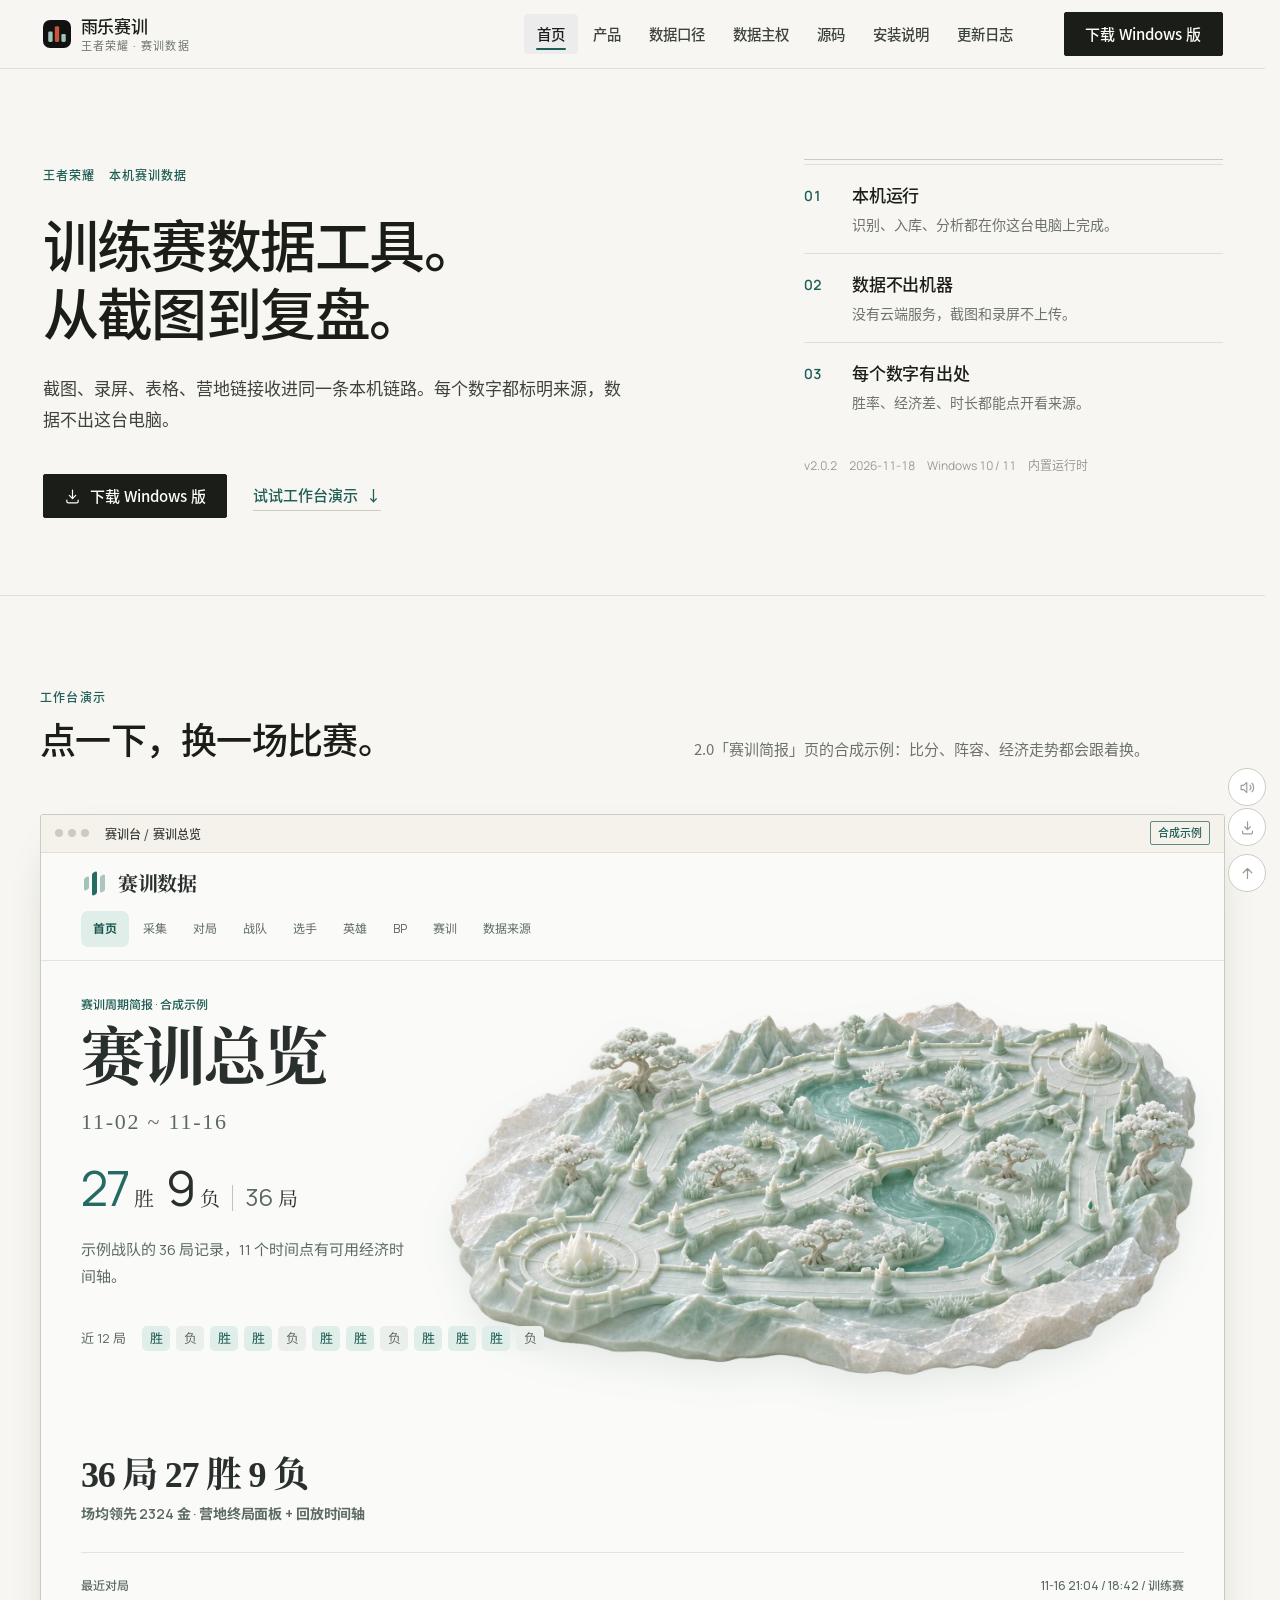
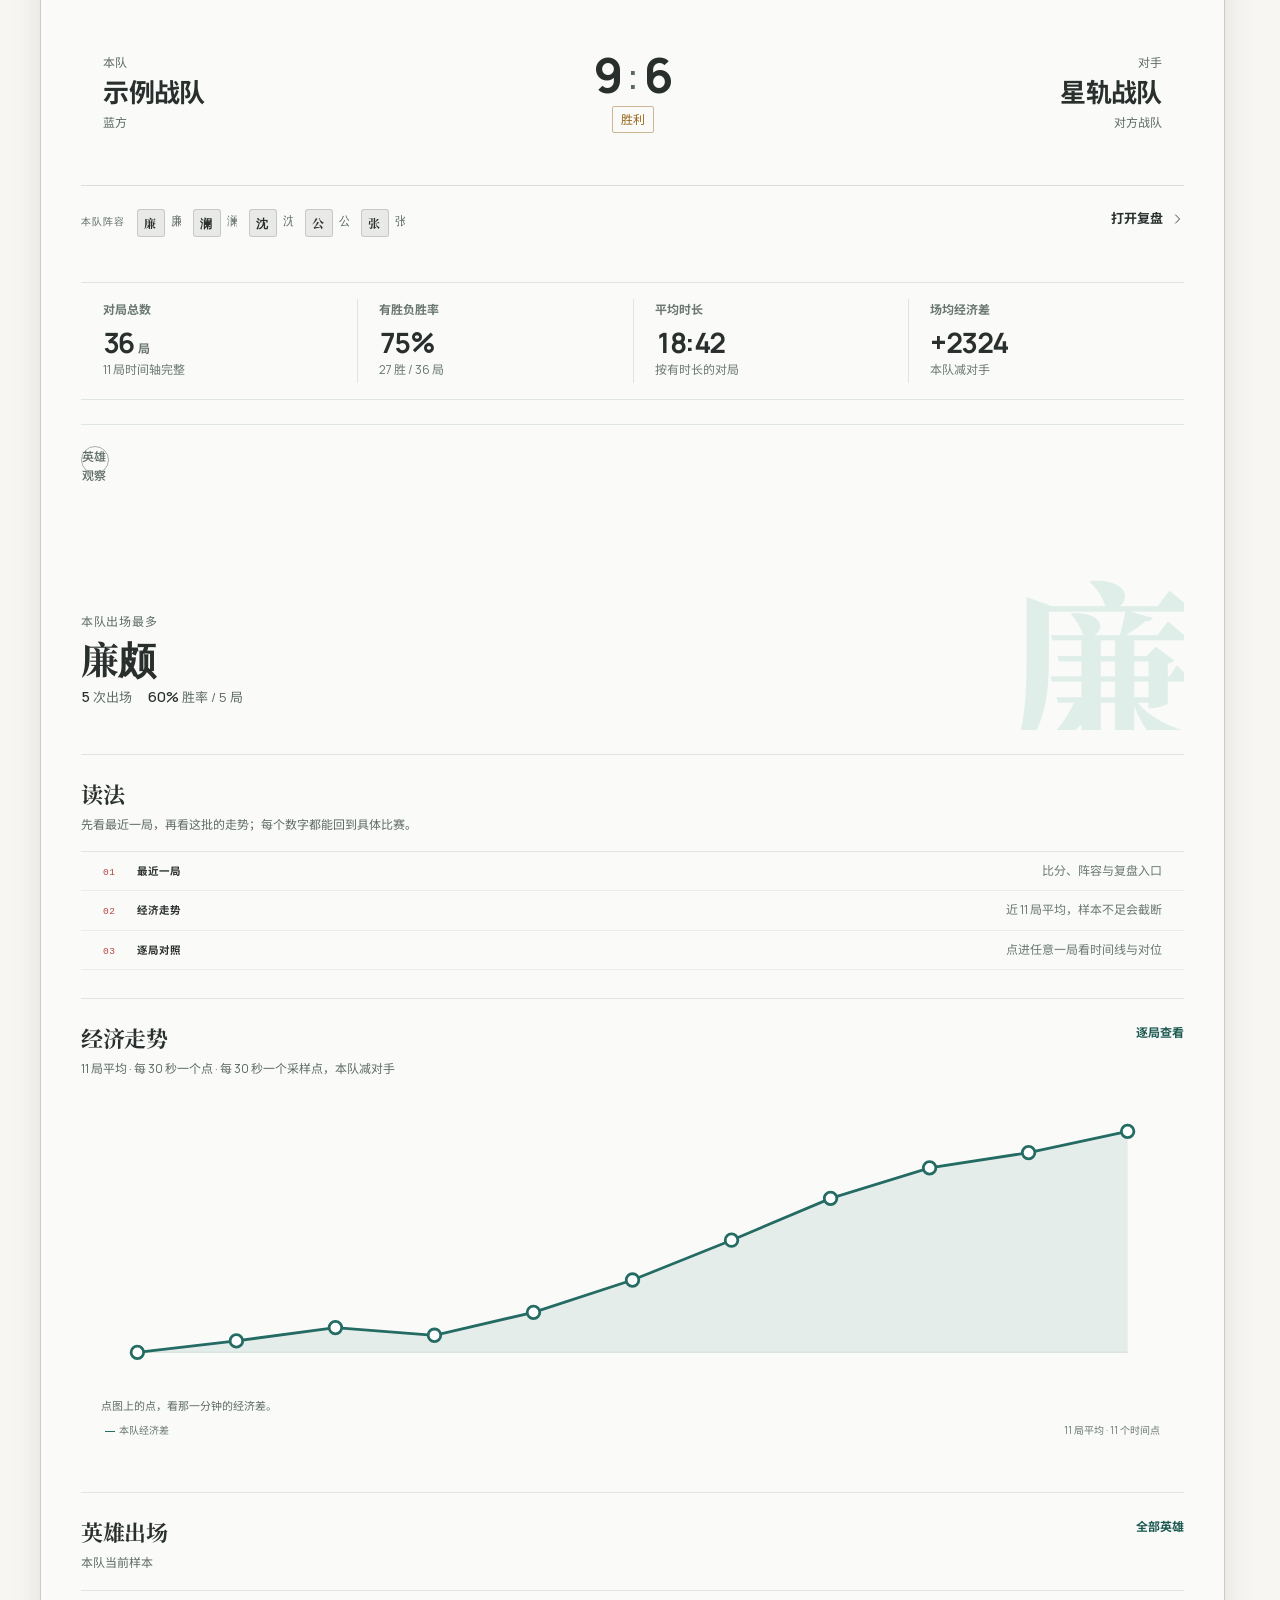
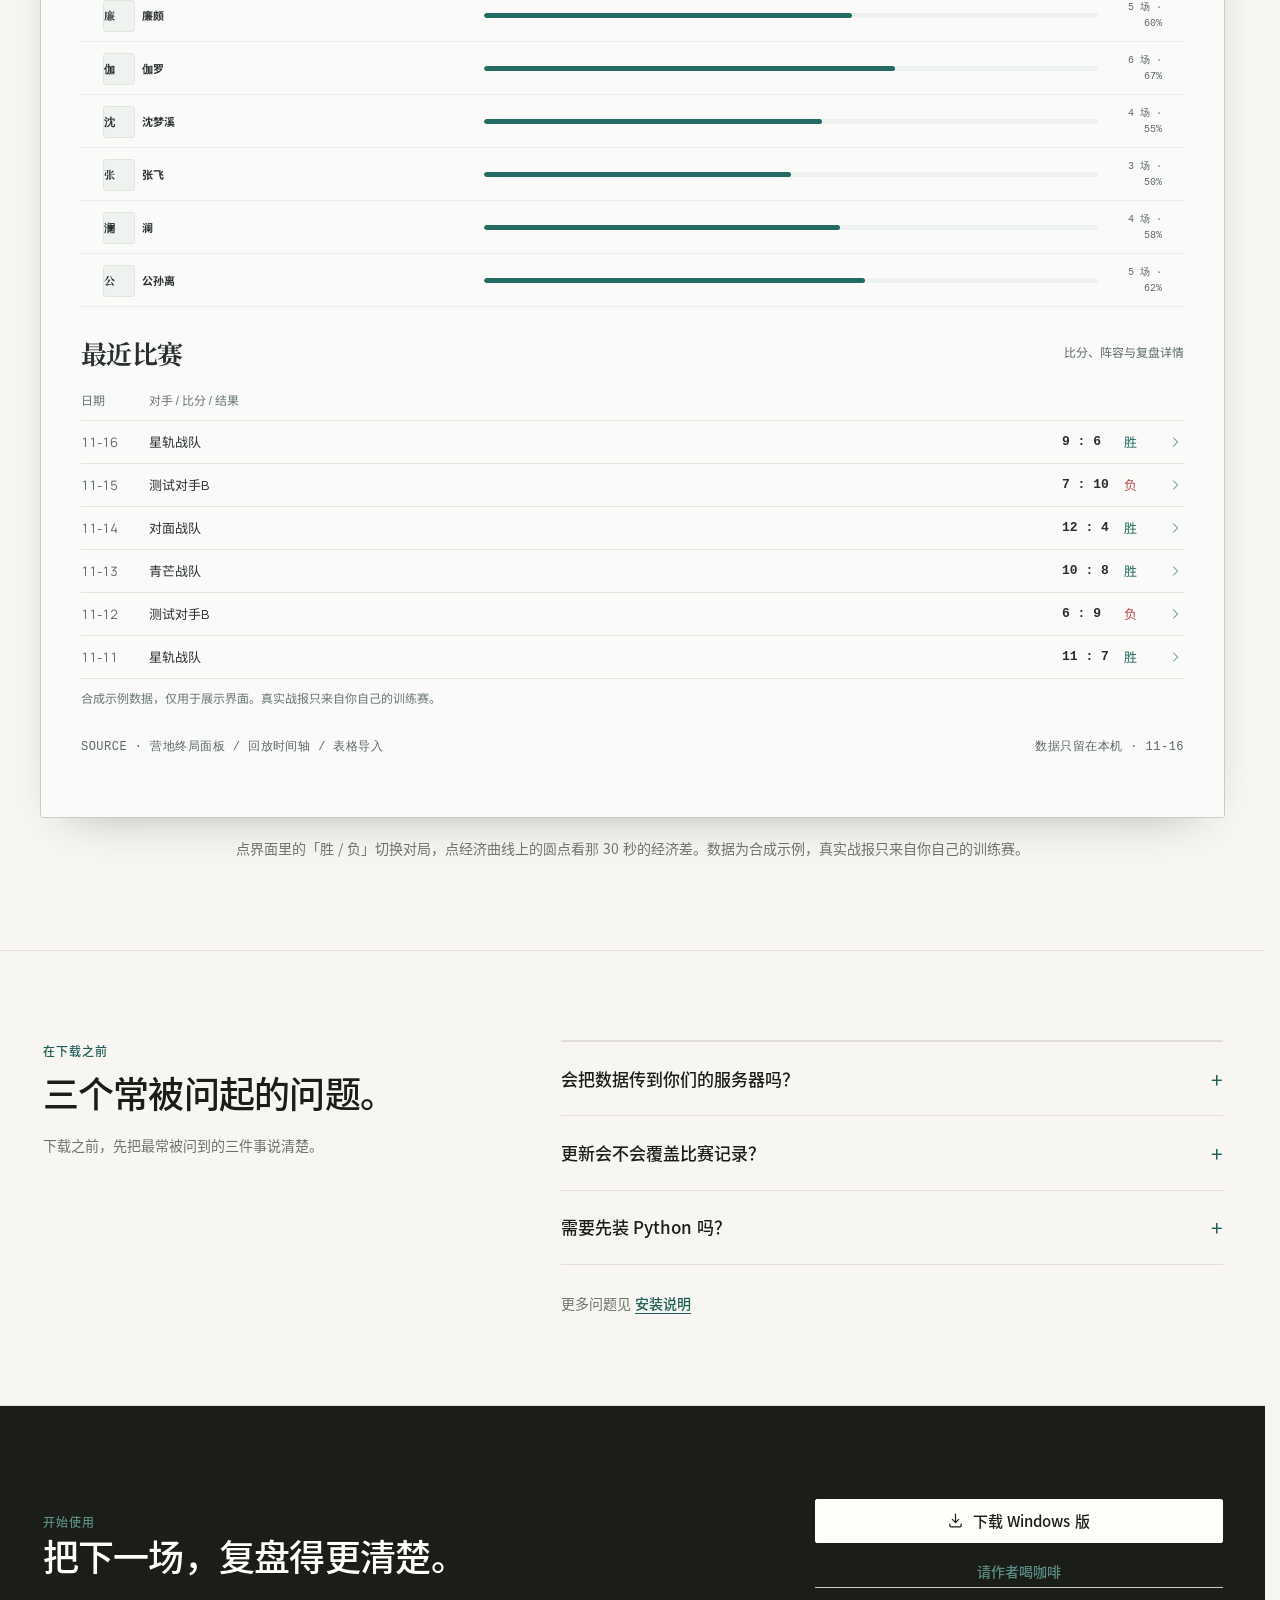
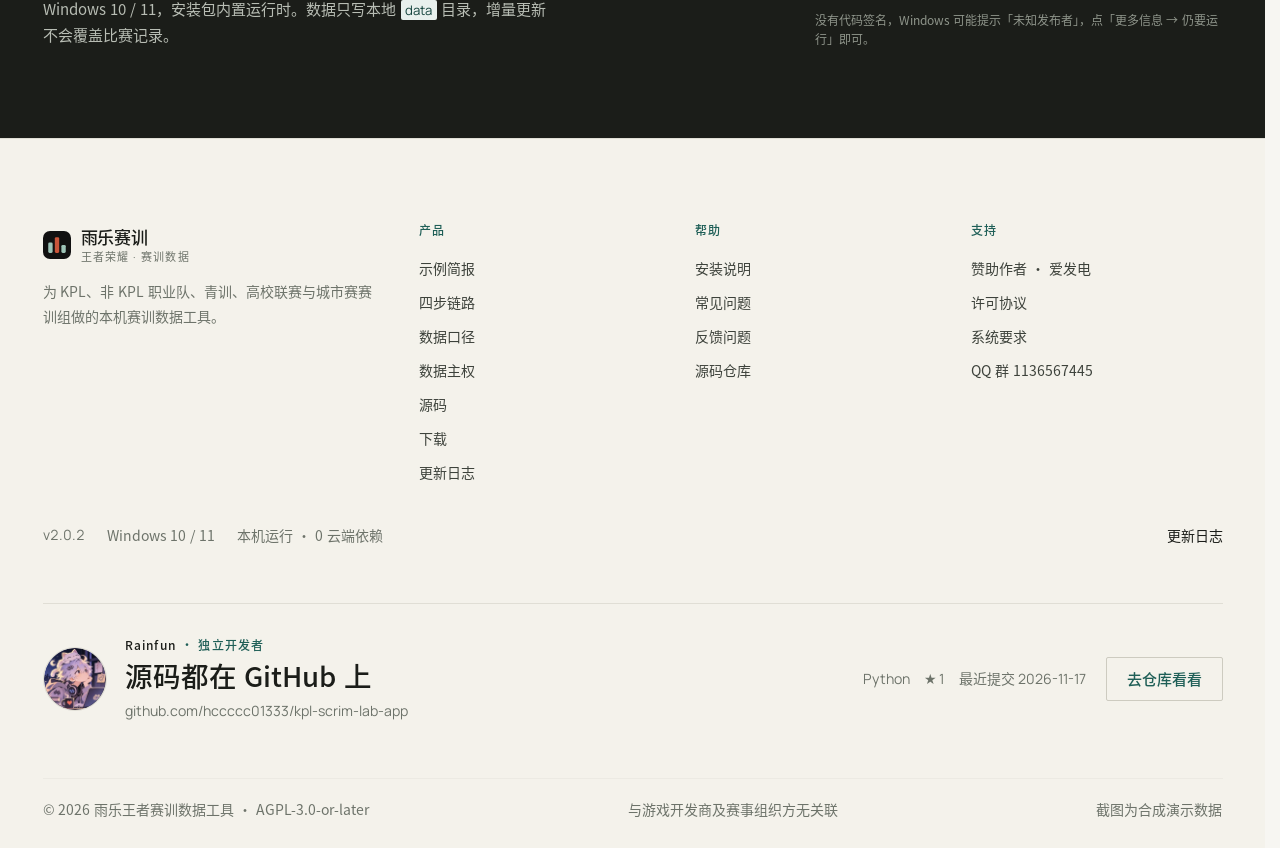
==== commit 4d25f74d: "官网 V14：重建整站排印系统——暖纸深墨 + 青碧强调色 + 字重层级，去除塑料感" ====
--- a/index.html
+++ b/index.html
@@ -3,6 +3,7 @@
 <head>
 <meta charset="utf-8">
 <meta name="viewport" content="width=device-width, initial-scale=1">
+<meta name="text-scale" content="scale">
 <title>雨乐赛训 · 王者荣耀赛训数据工具 — 把训练赛数据变成复盘结论</title>
 <meta name="description" content="雨乐王者赛训数据工具：面向 KPL、非 KPL 职业队、青训、高校联赛、城市赛与民间战队的本机赛训数据工具。赛后截图、录屏、表格、营地链接统一入库，本机识别，数据不出本机，每个数字标明来源。">
 <meta name="keywords" content="王者荣耀,赛训数据,训练赛,KPL,非KPL,高校联赛,城市赛,青训,复盘,BP,选手数据">
@@ -36,11 +37,12 @@
 <link rel="icon" href="data:image/svg+xml,%3Csvg xmlns='http://www.w3.org/2000/svg' viewBox='0 0 32 32'%3E%3Crect width='32' height='32' rx='8' fill='%23111a16'/%3E%3Crect x='6' y='13' width='5' height='12' rx='1.5' fill='%239dc4b7'/%3E%3Crect x='13.5' y='7' width='5' height='18' rx='1.5' fill='%23c9553a'/%3E%3Crect x='21' y='16' width='5' height='9' rx='1.5' fill='%239dc4b7'/%3E%3C/svg%3E">
 <link rel="preload" href="assets/manrope.woff2" as="font" type="font/woff2" crossorigin>
 <link rel="preload" href="assets/noto-sans-sc-light.woff2" as="font" type="font/woff2" crossorigin>
-<link rel="preload" href="assets/img/v3-hero-core.webp?v=40f75ca157" as="image">
-<link rel="stylesheet" href="assets/style.css?v=40f75ca157">
-<link rel="stylesheet" href="assets/v6.css?v=40f75ca157">
+<link rel="preload" href="assets/img/v3-hero-core.webp?v=1084fe1ec3" as="image">
+<link rel="stylesheet" href="assets/style.css?v=1084fe1ec3">
+<link rel="stylesheet" href="assets/v6.css?v=1084fe1ec3">
+<link rel="stylesheet" href="assets/v14.css?v=1084fe1ec3">
 <script>document.documentElement.classList.add('js');</script>
-<script src="assets/site.js?v=40f75ca157" defer></script>
+<script src="assets/site.js?v=1084fe1ec3" defer></script>
 <link rel="alternate" type="application/rss+xml" title="雨乐王者赛训数据工具 · 更新日志" href="feed.xml">
 </head>
 <body class="home" data-version="v2.0.2" data-release="2026-11-18">
@@ -267,7 +269,7 @@
     </div>
     <div class="footer-gh">
       <div class="footer-gh-main">
-        <img class="footer-gh-avatar" src="assets/img/avatar-rainfun.webp?v=40f75ca157" alt="Rainfun 的头像" width="64" height="64">
+        <img class="footer-gh-avatar" src="assets/img/avatar-rainfun.webp?v=1084fe1ec3" alt="Rainfun 的头像" width="64" height="64">
         <div>
           <p class="footer-gh-kicker"><b>Rainfun</b> · 独立开发者</p>
           <p class="footer-gh-title"><a href="https://github.com/hccccc01333/kpl-scrim-lab-app">源码都在 GitHub 上</a></p>
@@ -302,7 +304,7 @@
     <div class="sponsor-ways">
       <div class="sponsor-way">
         <p class="sponsor-way-no">01 · 爱发电</p>
-        <img src="assets/img/sponsor-afdian.png?v=40f75ca157" alt="爱发电赞助页二维码，扫码或点下方按钮都能到达" width="440" height="440">
+        <img src="assets/img/sponsor-afdian.png?v=1084fe1ec3" alt="爱发电赞助页二维码，扫码或点下方按钮都能到达" width="440" height="440">
         <a class="btn btn--primary btn--block" href="https://afdian.com/a/kplscrim" target="_blank" rel="noopener">去爱发电支持</a>
         <p class="sponsor-way-note sponsor-way-note--qr">扫码或在手机上打开都行</p>
       </div>
--- a/assets/v14.css
+++ b/assets/v14.css
@@ -0,0 +1,331 @@
+/* ==========================================================================
+   V14 — 温润编排系统（Warm Editorial）
+   取代 V8 的「全灰阶 + 全 300 细体」。核心是对比：
+     纸的暖白 / 墨的深黑 / 一个来自产品本身的青碧色（与工作台一致）
+     标题 500 中黑 + 紧字距 / 正文 400 / 标签 600 / 数字 Manrope tabular
+   ========================================================================== */
+
+:root {
+  color-scheme: light;
+
+  /* —— 纸与墨：暖，但不是米黄；深，但不是纯黑 —— */
+  --paper:      #f7f6f2;
+  --paper-2:    #f1efe8;
+  --surface:    #fffefa;
+  --surface-2:  #f4f2eb;
+
+  --ink:        #1b1d19;
+  --ink-2:      #3d423b;
+  --muted:      #6d736a;
+  --faint:      #989d93;
+
+  --line:       #e0ded5;
+  --line-2:     #cdcbc0;
+  --line-soft:  #eceae3;
+
+  /* —— 唯一强调色：工作台本身的青碧色 —— */
+  --accent:        #1f5f57;
+  --accent-deep:   #15443e;
+  --accent-soft:   #5c8b83;
+  --accent-wash:   #e8f0ed;
+
+  /* 兼容旧变量名；不再一律降为灰 */
+  --celadon:       var(--accent);
+  --celadon-deep:  var(--accent-deep);
+  --celadon-wash:  var(--accent-wash);
+  --celadon-light: var(--accent-soft);
+  --coral:         #a96046;
+  --coral-deep:    #83462f;
+  --coral-wash:    #f6ece6;
+
+  /* —— 字体：同一族，靠字重建立层级 —— */
+  --display: "Noto Sans SC", "PingFang SC", "Microsoft YaHei", sans-serif;
+  --sans:    "Noto Sans SC", "PingFang SC", "Microsoft YaHei", sans-serif;
+  --font:    var(--sans);
+  --serif:   "Noto Sans SC", "PingFang SC", "Microsoft YaHei", sans-serif;
+  --mono:    "Manrope", "Noto Sans SC", system-ui, sans-serif;
+
+  /* —— 字阶：全部 rem，随系统字号缩放 —— */
+  --fs-display: clamp(2.25rem, 1.6rem + 2.4vw, 3.5rem);
+  --fs-h2:      clamp(1.625rem, 1.25rem + 1.5vw, 2.25rem);
+  --fs-lead:    1.0625rem;
+  --fs-body:    1rem;
+  --fs-small:   0.875rem;
+  --fs-micro:   0.75rem;
+}
+
+/* --------------------------------------------------------------------------
+   基础排版
+   -------------------------------------------------------------------------- */
+html { -webkit-text-size-adjust: 100%; }
+
+body {
+  background: var(--paper);
+  color: var(--ink);
+  font-family: var(--sans);
+  font-size: var(--fs-body);
+  font-weight: 400;
+  line-height: 1.75;
+  letter-spacing: 0;
+  -webkit-font-smoothing: antialiased;
+}
+
+::selection { background: var(--accent-wash); color: var(--accent-deep); }
+
+p { color: var(--ink-2); }
+strong, b { font-weight: 600; color: var(--ink); }
+code {
+  font-family: var(--mono);
+  font-size: 0.9em;
+  color: var(--accent-deep);
+  background: var(--accent-wash);
+  padding: 0.1em 0.35em;
+  border-radius: 2px;
+}
+
+/* 标题：中黑 + 紧字距，是整站质感的支点 */
+h1, .v5-h1, .page-title, .dl-title {
+  font-family: var(--display) !important;
+  font-weight: 500 !important;
+  font-size: var(--fs-display) !important;
+  line-height: 1.22 !important;
+  letter-spacing: -0.028em !important;
+  color: var(--ink) !important;
+}
+h2, .sec-head h2, .v5-head h2, .v9-faq-intro h2,
+.v5-cta-inner h2, .footer-col h2, .card-title {
+  font-family: var(--display);
+  font-weight: 500;
+  font-size: var(--fs-h2);
+  line-height: 1.32;
+  letter-spacing: -0.02em;
+  color: var(--ink);
+}
+/* v6.css 里有一条覆盖深/浅两种 section 的 !important 把标题压回 300，这里抵消 */
+.section--deep h2, .section--black h2, .section--deep h3,
+.section--black h3, .mx-dark .sec-head h2, .mx-dark .mx-block h3,
+.privacy-copy h2, .sec-head h2 {
+  font-weight: 500 !important;
+  letter-spacing: -0.02em !important;
+}
+h3, h4 {
+  font-family: var(--sans);
+  font-weight: 600;
+  font-size: 1.0625rem;
+  line-height: 1.5;
+  letter-spacing: -0.005em;
+  color: var(--ink);
+}
+.page-title em, .v5-h1 em { font-style: normal; color: var(--muted); font-weight: 400; }
+
+/* 导语 / 正文 */
+.v5-sub, .page-lede, .dl-lede, .sec-intro, .mx-note, .note {
+  font-size: var(--fs-lead);
+  line-height: 1.8;
+  color: var(--ink-2);
+  font-weight: 400;
+}
+
+/* 眉题与序号：小、重、疏，用色彩点一下 */
+.v5-eyebrow, .v5-kicker, .hero-kicker, .sec-index,
+.sponsor-kicker, .footer-gh-kicker, .doc-toc-title {
+  font-family: var(--sans) !important;
+  font-size: var(--fs-micro) !important;
+  font-weight: 600 !important;
+  letter-spacing: 0.1em !important;
+  color: var(--accent) !important;
+  text-transform: none !important;
+}
+.hero-kicker i { background: var(--accent) !important; }
+.sec-index { font-family: var(--mono) !important; letter-spacing: 0.06em !important; }
+.hero-edition, .v9-hero-meta, .v9-fact-no,
+.board-meta, .release-foot, .footer-status .mono {
+  font-family: var(--mono);
+  font-variant-numeric: tabular-nums;
+}
+.v9-fact-no { color: var(--accent); font-weight: 600; font-size: 0.875rem; }
+
+/* --------------------------------------------------------------------------
+   导航
+   -------------------------------------------------------------------------- */
+.topbar { background: var(--paper) !important; border-bottom: 1px solid var(--line); }
+.topnav a {
+  font-size: 0.9rem;
+  font-weight: 500;
+  color: var(--ink-2);
+  transition: color 160ms ease;
+}
+.topnav a:hover { color: var(--accent); }
+.topnav a[aria-current="page"] { color: var(--ink); font-weight: 600; }
+.topnav a[aria-current="page"]::after {
+  content: "";
+  position: absolute;
+  left: 12px; right: 12px; bottom: 4px;
+  height: 2px;
+  background: var(--accent);
+  border-radius: 1px;
+}
+.brand-name { color: var(--ink); font-weight: 600; letter-spacing: -0.01em; }
+.brand-sub { color: var(--muted); font-weight: 400; }
+
+/* --------------------------------------------------------------------------
+   按钮：墨色实心，hover 转青碧。去掉塑料圆角与立体阴影
+   -------------------------------------------------------------------------- */
+.btn {
+  font-family: var(--sans);
+  font-size: 0.9375rem;
+  font-weight: 600;
+  letter-spacing: 0;
+  border-radius: 2px !important;
+  box-shadow: none !important;
+  transition: background 180ms ease, border-color 180ms ease, color 180ms ease;
+}
+.btn--primary, .topbar-cta .btn--primary, .hero .btn--primary {
+  background: var(--ink) !important;
+  color: var(--surface) !important;
+  border: 1px solid var(--ink) !important;
+}
+.btn--primary:hover, .topbar-cta .btn--primary:hover, .hero .btn--primary:hover {
+  background: var(--accent) !important;
+  color: #fff !important;
+  border-color: var(--accent) !important;
+}
+.btn--ghost { color: var(--accent); border-color: var(--line-2); }
+.btn--ghost:hover { background: var(--accent-wash); border-color: var(--accent-soft); }
+.btn--light { background: var(--ink); color: var(--surface); border-color: var(--ink); }
+.btn--light:hover { background: var(--accent); color: #fff; border-color: var(--accent); }
+.v5-textlink { color: var(--accent); font-weight: 600; }
+.v5-textlink:hover { color: var(--accent-deep); }
+a:focus-visible, button:focus-visible, summary:focus-visible {
+  outline: 2px solid var(--accent);
+  outline-offset: 3px;
+}
+
+/* --------------------------------------------------------------------------
+   首页
+   -------------------------------------------------------------------------- */
+.v5-hero { background: var(--paper); }
+.v9-fact {
+  border: 0 !important;
+  border-top: 1px solid var(--line) !important;
+  border-radius: 0 !important;
+  background: transparent !important;
+  box-shadow: none !important;
+  padding: 1rem 0 !important;
+}
+.v9-fact b { display: block; margin-top: 0.15rem; font-size: 1.0625rem; font-weight: 600; letter-spacing: -0.01em; }
+.v9-fact p { font-size: var(--fs-small); line-height: 1.7; color: var(--muted); }
+.v9-hero-facts > p { color: var(--faint); font-size: var(--fs-micro); }
+
+.v5-head h2, .v9-faq-intro h2 { margin-top: 0.5rem; }
+.v9-head-note, .v9-faq-note { color: var(--muted); font-size: var(--fs-small); line-height: 1.75; font-weight: 400; }
+
+/* 演示框：细框 + 柔和投影，与暖纸区分开，但不用彩色 */
+.v10-browser {
+  border: 1px solid var(--line-2) !important;
+  border-radius: 3px !important;
+  box-shadow: 0 18px 48px -30px rgba(27, 29, 25, 0.45) !important;
+  background: var(--surface) !important;
+}
+.v10-browser-bar {
+  height: 38px;
+  background: var(--surface-2);
+  border-bottom: 1px solid var(--line);
+}
+.v10-url { color: var(--ink-2); font-size: var(--fs-micro); font-weight: 500; }
+.v10-badge { color: var(--accent); border-color: var(--accent-soft); font-weight: 600; letter-spacing: 0; }
+.v10-dots i { background: var(--line-2); }
+.v5-demo-note { font-size: var(--fs-small); color: var(--muted); line-height: 1.75; }
+
+/* FAQ：只用发丝线分组，不画卡片框 */
+.v5-qa details, .faq-grid details {
+  border: 0 !important;
+  border-top: 1px solid var(--line) !important;
+  border-radius: 0 !important;
+  background: transparent !important;
+  box-shadow: none !important;
+}
+.v5-qa details:last-child, .faq-grid details:last-child { border-bottom: 1px solid var(--line) !important; }
+.v5-qa summary, .faq-grid summary {
+  font-family: var(--sans);
+  font-weight: 500;
+  font-size: 1.0625rem;
+  color: var(--ink);
+  padding: 1.15rem 0;
+}
+.v5-qa summary span, .faq-grid summary span { color: var(--accent); font-weight: 400; }
+.v5-qa details p, .faq-grid details p { color: var(--muted); font-size: 0.9375rem; line-height: 1.8; padding-bottom: 1.15rem; }
+.v5-more { color: var(--muted); font-size: var(--fs-small); }
+.v5-more a { color: var(--accent); font-weight: 600; }
+
+/* CTA：深墨收尾，暖色文字 */
+.v5-cta { background: var(--ink) !important; color: var(--surface); }
+.v5-cta h2, .v5-cta .v5-eyebrow { color: var(--surface) !important; }
+.v5-cta .v5-eyebrow { color: var(--accent-soft) !important; }
+.v5-cta-inner p { color: #b8bdb4; }
+.v5-cta .btn--light { background: var(--surface); color: var(--ink); border-color: var(--surface); }
+.v5-cta .btn--light:hover { background: var(--accent-soft); color: #fff; border-color: var(--accent-soft); }
+.v5-sponsor { color: var(--accent-soft); font-weight: 600; }
+.v5-sponsor:hover { color: #9ec6bd; }
+.v5-fine { color: #8f958b !important; font-size: var(--fs-micro); }
+
+/* --------------------------------------------------------------------------
+   内页
+   -------------------------------------------------------------------------- */
+.page-hero { background: var(--paper); }
+.hero-masthead { margin-bottom: 1.25rem; }
+.page-lede { max-width: 42rem; }
+.sec-head { gap: 2rem; }
+.sec-head-main h2 { max-width: 22ch; }
+.section--deep {
+  background: var(--ink) !important;
+  color: var(--surface) !important;
+}
+.section--deep h2, .section--deep h3, .section--deep h4 { color: var(--surface) !important; }
+.section--deep .sec-index { color: var(--accent-soft) !important; }
+.section--deep p, .section--deep .sec-intro, .section--deep li { color: #b8bdb4 !important; }
+.section--deep .board-tab { color: #b8bdb4; }
+.section--deep .board-tab.is-open { color: var(--surface); }
+.section--deep .board-indicator { background: var(--accent-soft) !important; }
+
+/* 数据口径页等浅色卡片：去框，用底色和发丝线 */
+.data-card, .dl-card, .release-card, .mx-spec, .privacy-grid > div {
+  border: 1px solid var(--line) !important;
+  border-radius: 3px !important;
+  background: var(--surface) !important;
+  box-shadow: none !important;
+}
+.page-tail { background: var(--surface-2) !important; }
+.page-tail-inner h2 { color: var(--ink); }
+
+/* --------------------------------------------------------------------------
+   页脚
+   -------------------------------------------------------------------------- */
+.footer { background: var(--surface-2); border-top: 1px solid var(--line); }
+.footer-col h2 {
+  font-family: var(--mono) !important;
+  font-size: var(--fs-micro) !important;
+  font-weight: 600 !important;
+  letter-spacing: 0.08em !important;
+  color: var(--accent) !important;
+}
+.footer-col a, .footer-link-btn { color: var(--ink-2); font-size: var(--fs-small); }
+.footer-col a:hover, .footer-link-btn:hover { color: var(--accent); }
+.footer-brand p, .footer-legal, .footer-status { color: var(--muted); font-size: var(--fs-small); }
+.footer-gh { border-top: 1px solid var(--line); }
+.footer-gh-title a { color: var(--ink); font-weight: 500; }
+.footer-gh-repo, .footer-gh-meta { color: var(--muted); font-size: var(--fs-small); }
+.footer-gh-kicker { color: var(--muted); font-weight: 400; letter-spacing: 0; }
+.footer-gh-kicker b { color: var(--ink); font-weight: 600; }
+
+/* --------------------------------------------------------------------------
+   自适应：字号用 clamp 已能流动，这里只处理布局
+   -------------------------------------------------------------------------- */
+@media (max-width: 900px) {
+  .v9-hero, .v9-head, .v9-faq { grid-template-columns: 1fr; }
+  .v9-faq-intro { position: static; }
+  .sec-head { flex-direction: column; }
+}
+@media (max-width: 640px) {
+  .v5-hero, .v5-section, .v5-cta, .page-hero { padding-inline: 1.25rem; }
+}
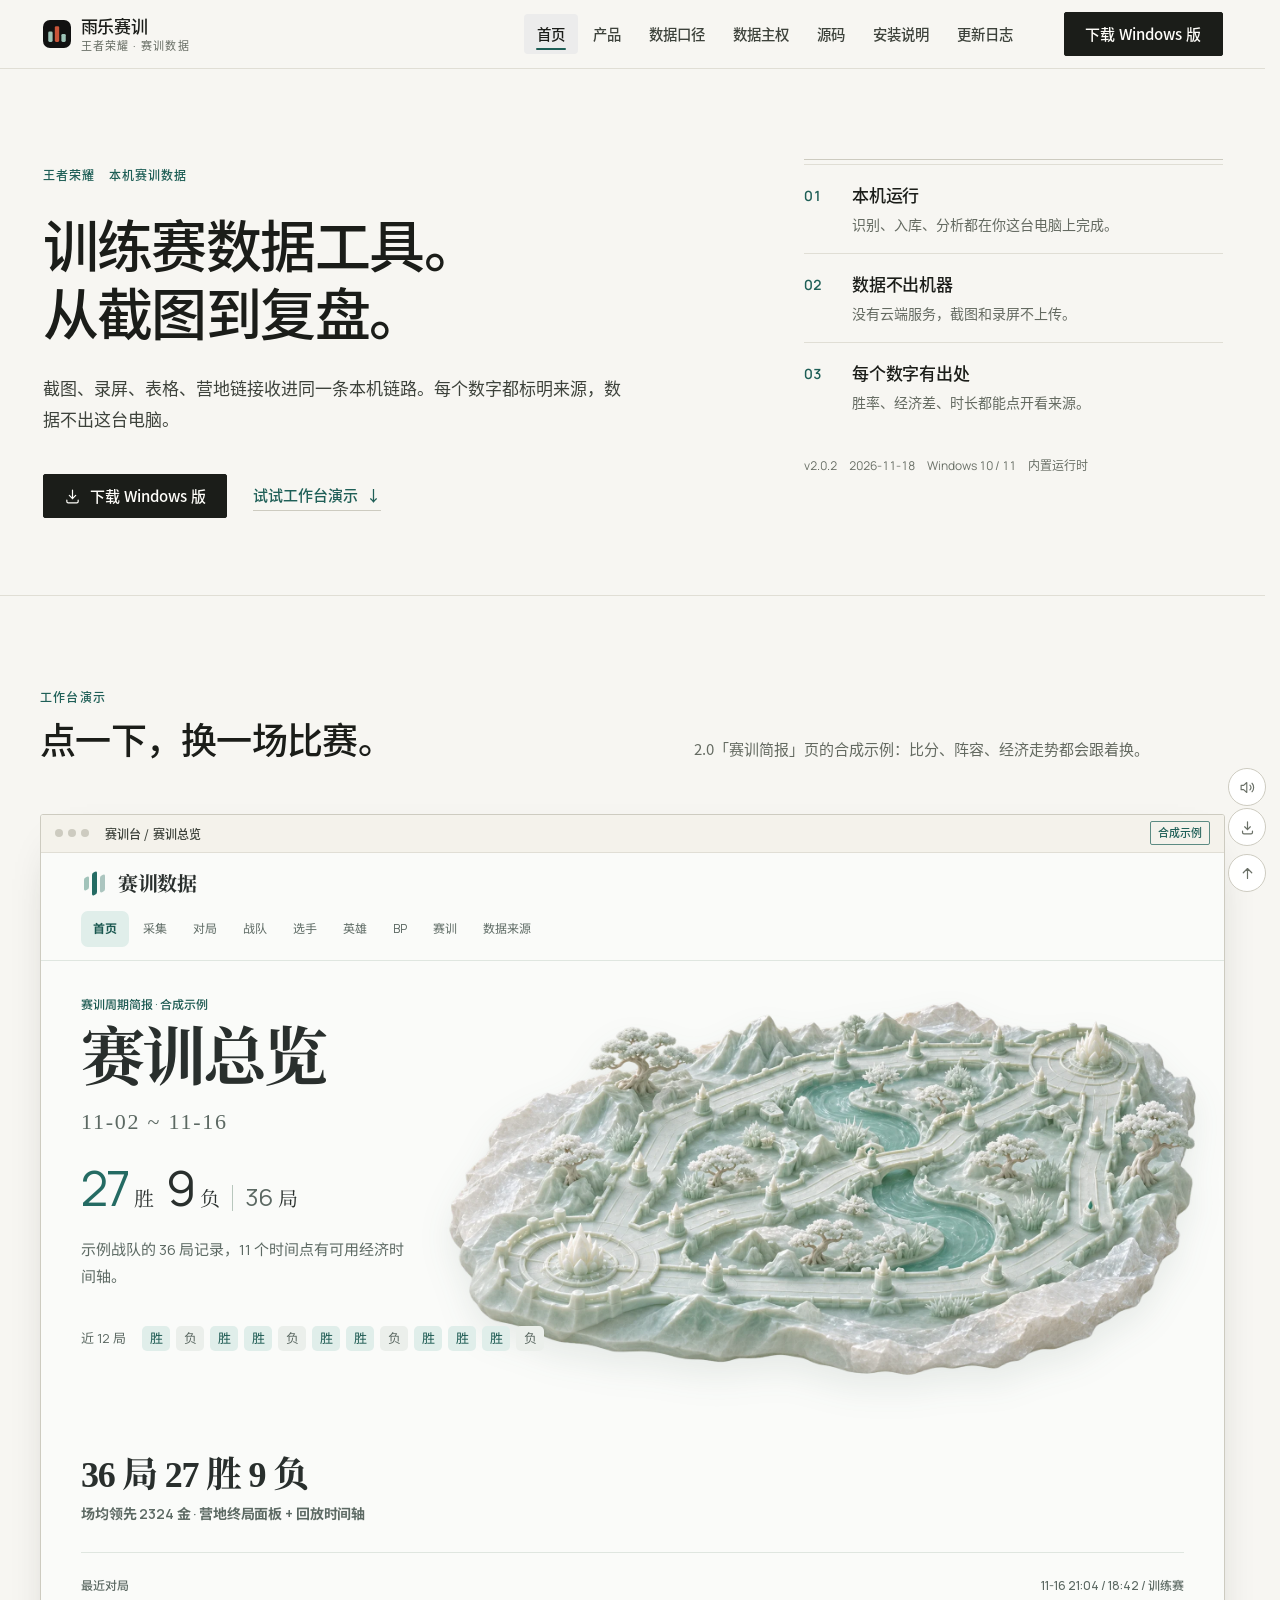
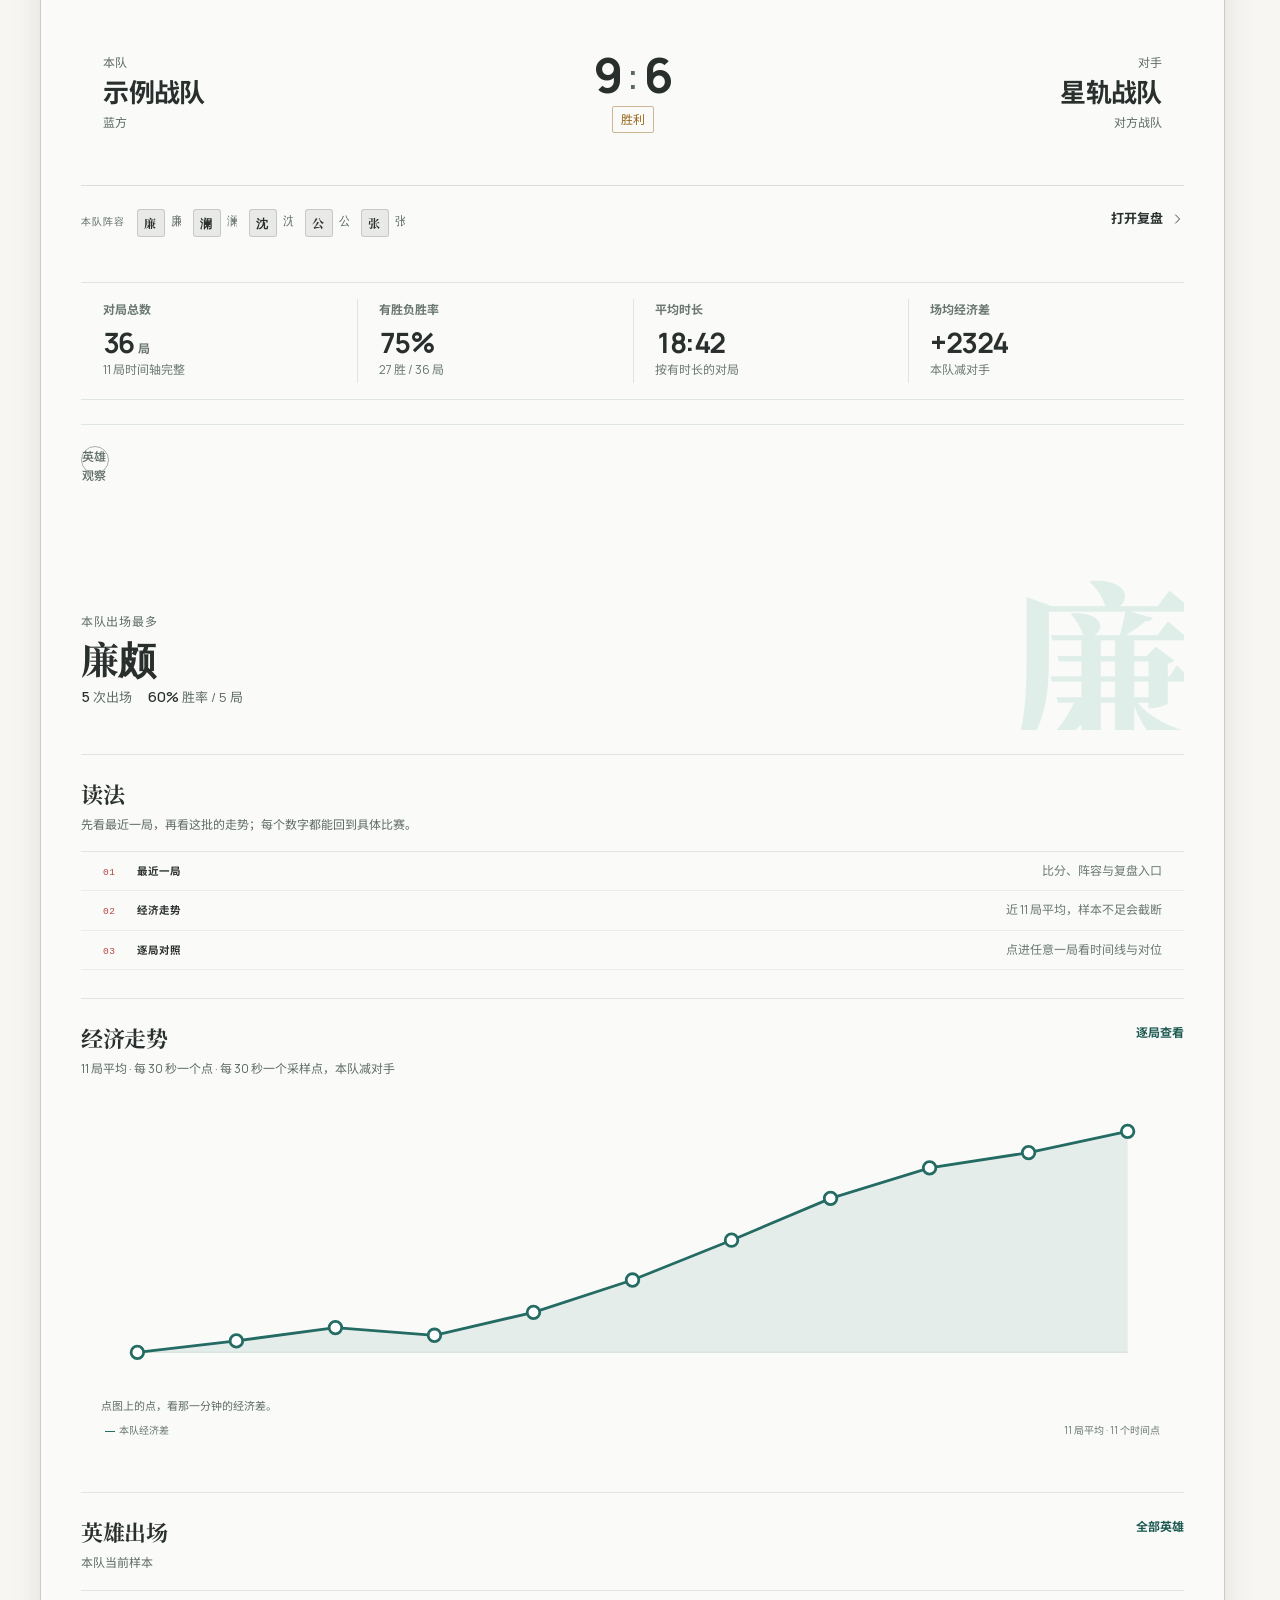
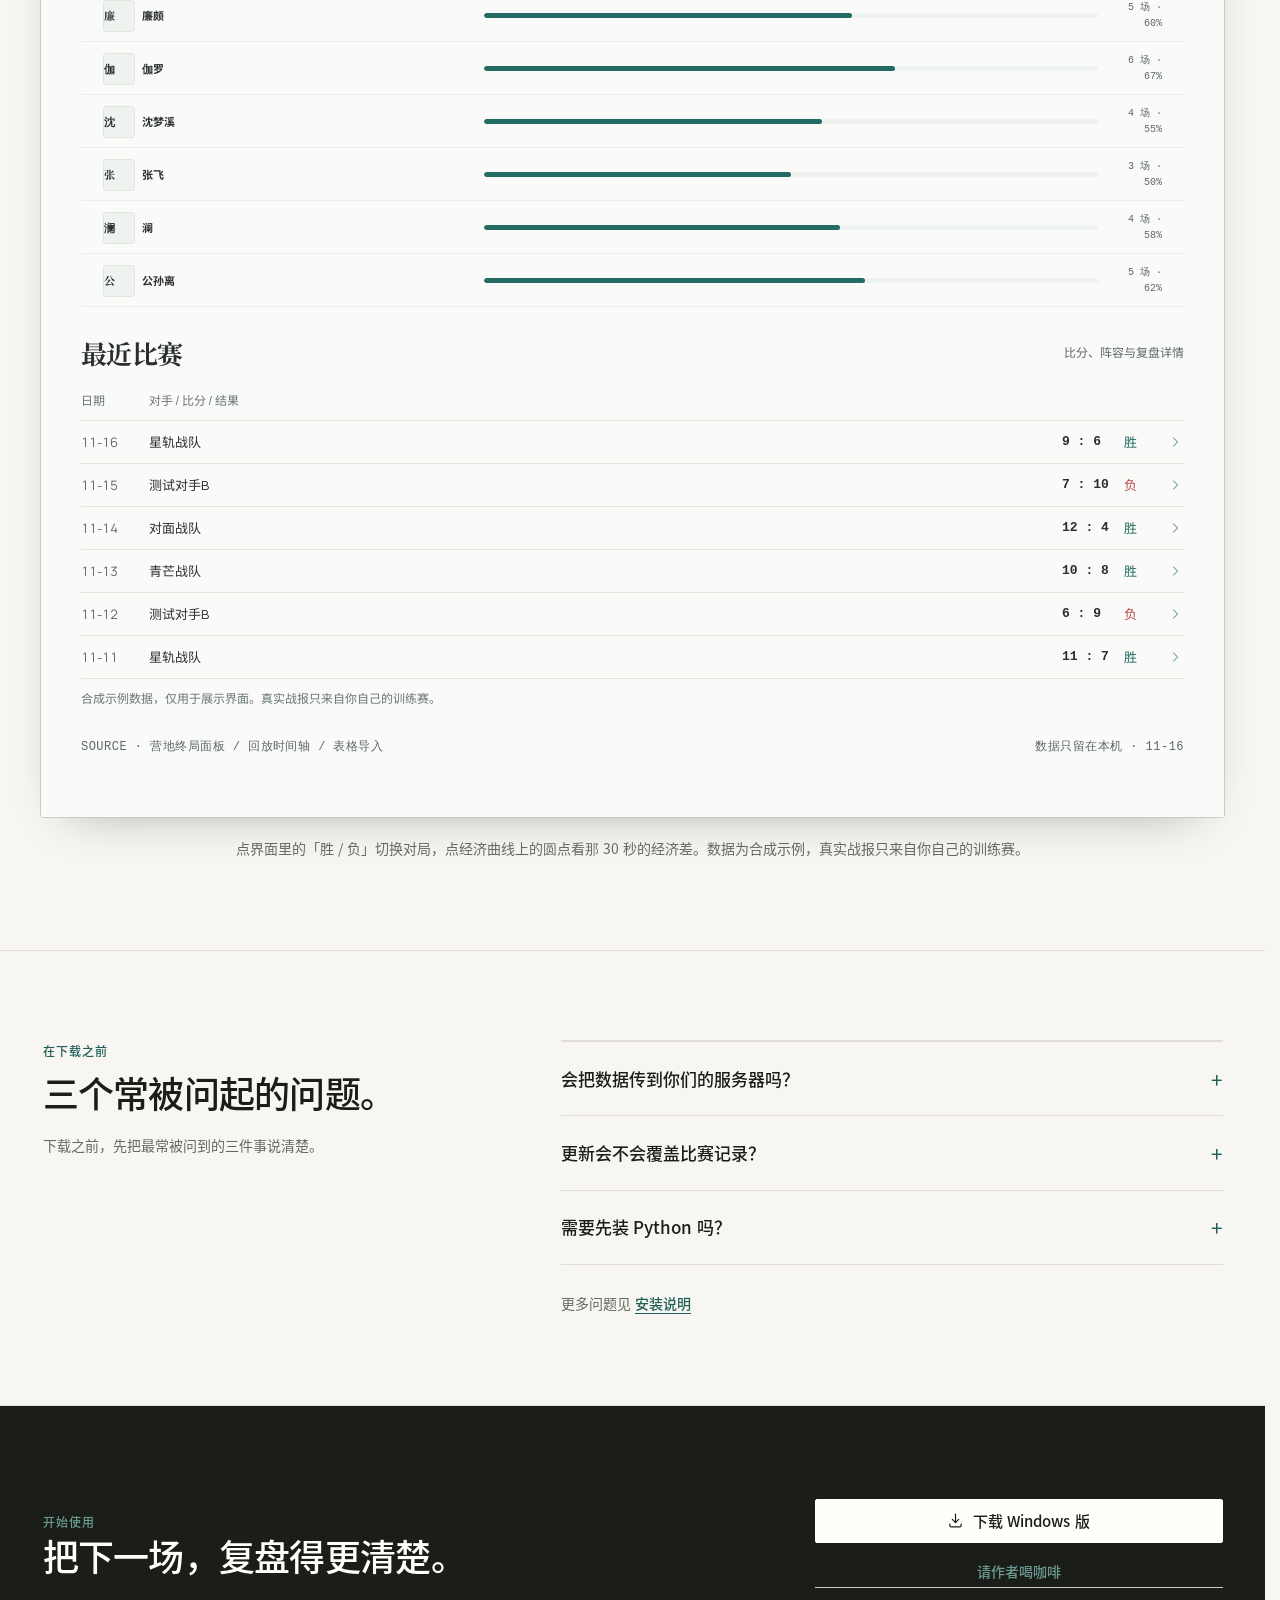
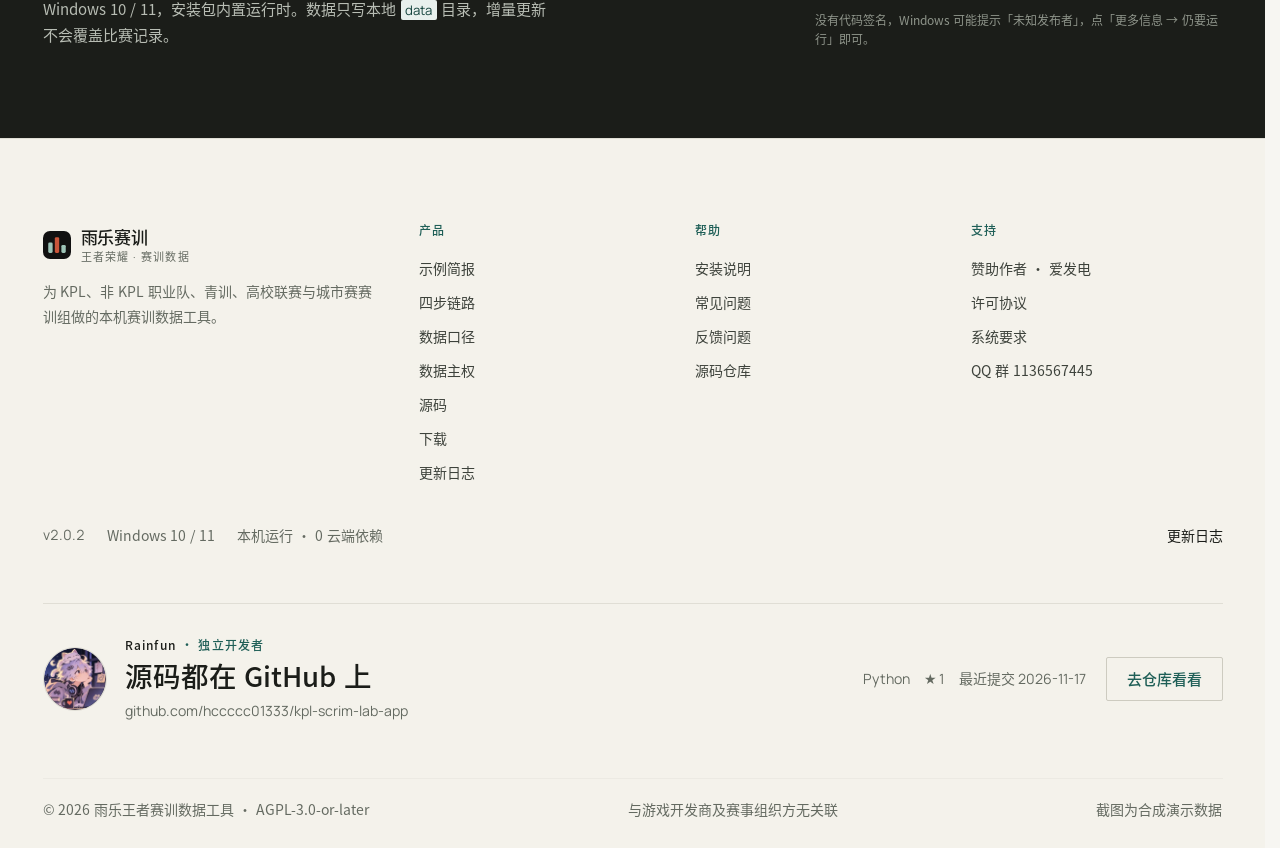
==== commit bb3c1a19: "官网 V15：修正对比度至 WCAG AA、移除残留赤陶装饰线、修复更新日志系列标题样式" ====
--- a/index.html
+++ b/index.html
@@ -37,12 +37,12 @@
 <link rel="icon" href="data:image/svg+xml,%3Csvg xmlns='http://www.w3.org/2000/svg' viewBox='0 0 32 32'%3E%3Crect width='32' height='32' rx='8' fill='%23111a16'/%3E%3Crect x='6' y='13' width='5' height='12' rx='1.5' fill='%239dc4b7'/%3E%3Crect x='13.5' y='7' width='5' height='18' rx='1.5' fill='%23c9553a'/%3E%3Crect x='21' y='16' width='5' height='9' rx='1.5' fill='%239dc4b7'/%3E%3C/svg%3E">
 <link rel="preload" href="assets/manrope.woff2" as="font" type="font/woff2" crossorigin>
 <link rel="preload" href="assets/noto-sans-sc-light.woff2" as="font" type="font/woff2" crossorigin>
-<link rel="preload" href="assets/img/v3-hero-core.webp?v=1084fe1ec3" as="image">
-<link rel="stylesheet" href="assets/style.css?v=1084fe1ec3">
-<link rel="stylesheet" href="assets/v6.css?v=1084fe1ec3">
-<link rel="stylesheet" href="assets/v14.css?v=1084fe1ec3">
+<link rel="preload" href="assets/img/v3-hero-core.webp?v=1494db5382" as="image">
+<link rel="stylesheet" href="assets/style.css?v=1494db5382">
+<link rel="stylesheet" href="assets/v6.css?v=1494db5382">
+<link rel="stylesheet" href="assets/v14.css?v=1494db5382">
 <script>document.documentElement.classList.add('js');</script>
-<script src="assets/site.js?v=1084fe1ec3" defer></script>
+<script src="assets/site.js?v=1494db5382" defer></script>
 <link rel="alternate" type="application/rss+xml" title="雨乐王者赛训数据工具 · 更新日志" href="feed.xml">
 </head>
 <body class="home" data-version="v2.0.2" data-release="2026-11-18">
@@ -269,7 +269,7 @@
     </div>
     <div class="footer-gh">
       <div class="footer-gh-main">
-        <img class="footer-gh-avatar" src="assets/img/avatar-rainfun.webp?v=1084fe1ec3" alt="Rainfun 的头像" width="64" height="64">
+        <img class="footer-gh-avatar" src="assets/img/avatar-rainfun.webp?v=1494db5382" alt="Rainfun 的头像" width="64" height="64">
         <div>
           <p class="footer-gh-kicker"><b>Rainfun</b> · 独立开发者</p>
           <p class="footer-gh-title"><a href="https://github.com/hccccc01333/kpl-scrim-lab-app">源码都在 GitHub 上</a></p>
@@ -304,7 +304,7 @@
     <div class="sponsor-ways">
       <div class="sponsor-way">
         <p class="sponsor-way-no">01 · 爱发电</p>
-        <img src="assets/img/sponsor-afdian.png?v=1084fe1ec3" alt="爱发电赞助页二维码，扫码或点下方按钮都能到达" width="440" height="440">
+        <img src="assets/img/sponsor-afdian.png?v=1494db5382" alt="爱发电赞助页二维码，扫码或点下方按钮都能到达" width="440" height="440">
         <a class="btn btn--primary btn--block" href="https://afdian.com/a/kplscrim" target="_blank" rel="noopener">去爱发电支持</a>
         <p class="sponsor-way-note sponsor-way-note--qr">扫码或在手机上打开都行</p>
       </div>
--- a/assets/v14.css
+++ b/assets/v14.css
@@ -16,8 +16,8 @@
 
   --ink:        #1b1d19;
   --ink-2:      #3d423b;
-  --muted:      #6d736a;
-  --faint:      #989d93;
+  --muted:      #646a61;   /* 5.14:1 on paper — 次级正文达 WCAG AA */
+  --faint:      #6a7067;   /* 4.71:1 on paper — 元信息不再不可读 */
 
   --line:       #e0ded5;
   --line-2:     #cdcbc0;
@@ -27,6 +27,7 @@
   --accent:        #1f5f57;
   --accent-deep:   #15443e;
   --accent-soft:   #5c8b83;
+  --accent-on-dark: #6a9a92; /* 5.38:1 on ink — 深墨底上的青碧文字 */
   --accent-wash:   #e8f0ed;
 
   /* 兼容旧变量名；不再一律降为灰 */
@@ -108,6 +109,15 @@
   font-weight: 500 !important;
   letter-spacing: -0.02em !important;
 }
+/* .cl-series 是小号系列标签，被 style.css 的 .doc h2 撑成 28px 且落到 --faint，
+   看起来像一块低对比的水印。按语义还原成 12px 眉题。 */
+.cl-series {
+  font-family: var(--mono) !important;
+  font-size: var(--fs-micro) !important;
+  font-weight: 600 !important;
+  letter-spacing: 0.14em !important;
+  color: var(--accent) !important;
+}
 h3, h4 {
   font-family: var(--sans);
   font-weight: 600;
@@ -145,6 +155,10 @@
 }
 .v9-fact-no { color: var(--accent); font-weight: 600; font-size: 0.875rem; }
 
+/* 旧版残留在内页封面左下角的赤陶色 44×2 装饰线，和暖纸/青碧体系冲突，
+   且浮在内容容器之外像贴纸 —— 直接移除。 */
+.page-hero::after, .mx-hero::after { display: none !important; }
+
 /* --------------------------------------------------------------------------
    导航
    -------------------------------------------------------------------------- */
@@ -261,11 +275,11 @@
 /* CTA：深墨收尾，暖色文字 */
 .v5-cta { background: var(--ink) !important; color: var(--surface); }
 .v5-cta h2, .v5-cta .v5-eyebrow { color: var(--surface) !important; }
-.v5-cta .v5-eyebrow { color: var(--accent-soft) !important; }
+.v5-cta .v5-eyebrow { color: var(--accent-on-dark) !important; }
 .v5-cta-inner p { color: #b8bdb4; }
 .v5-cta .btn--light { background: var(--surface); color: var(--ink); border-color: var(--surface); }
 .v5-cta .btn--light:hover { background: var(--accent-soft); color: #fff; border-color: var(--accent-soft); }
-.v5-sponsor { color: var(--accent-soft); font-weight: 600; }
+.v5-sponsor { color: var(--accent-on-dark); font-weight: 600; }
 .v5-sponsor:hover { color: #9ec6bd; }
 .v5-fine { color: #8f958b !important; font-size: var(--fs-micro); }
 
@@ -282,7 +296,7 @@
   color: var(--surface) !important;
 }
 .section--deep h2, .section--deep h3, .section--deep h4 { color: var(--surface) !important; }
-.section--deep .sec-index { color: var(--accent-soft) !important; }
+.section--deep .sec-index { color: var(--accent-on-dark) !important; }
 .section--deep p, .section--deep .sec-intro, .section--deep li { color: #b8bdb4 !important; }
 .section--deep .board-tab { color: #b8bdb4; }
 .section--deep .board-tab.is-open { color: var(--surface); }
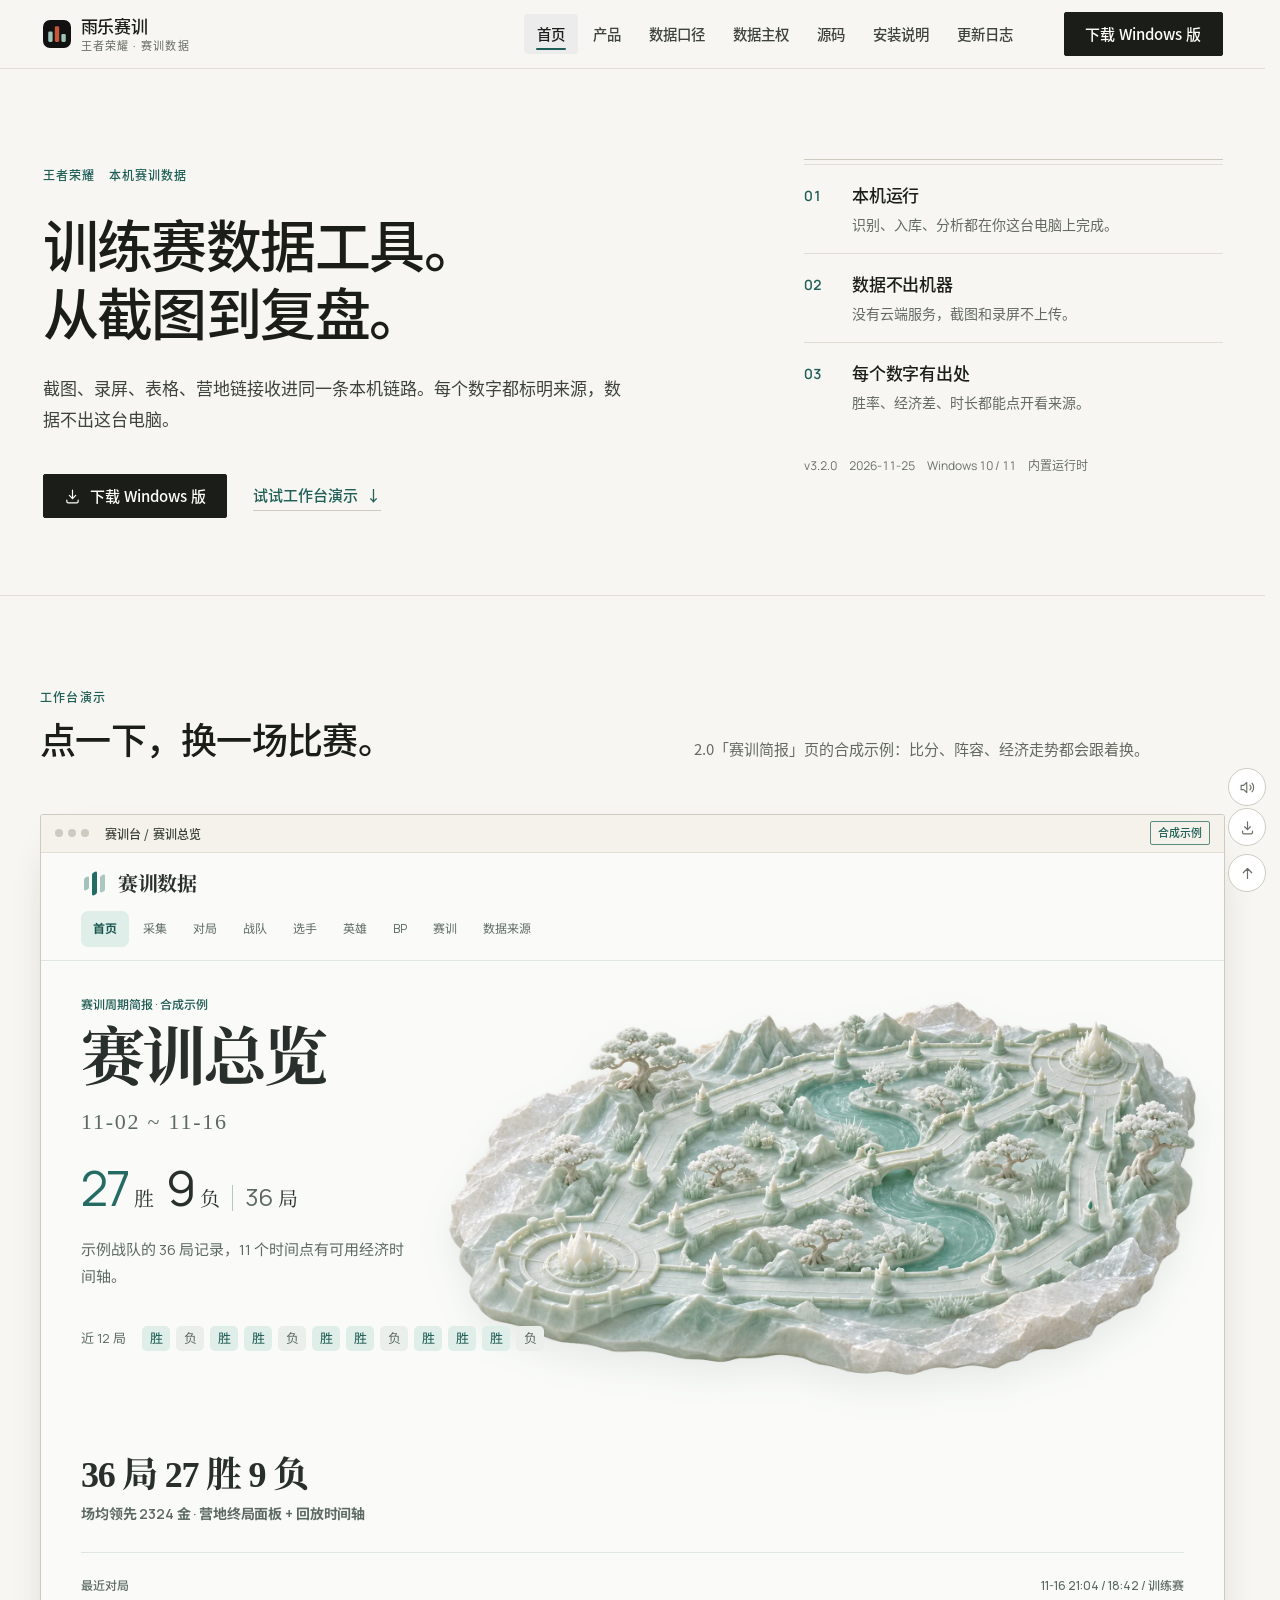
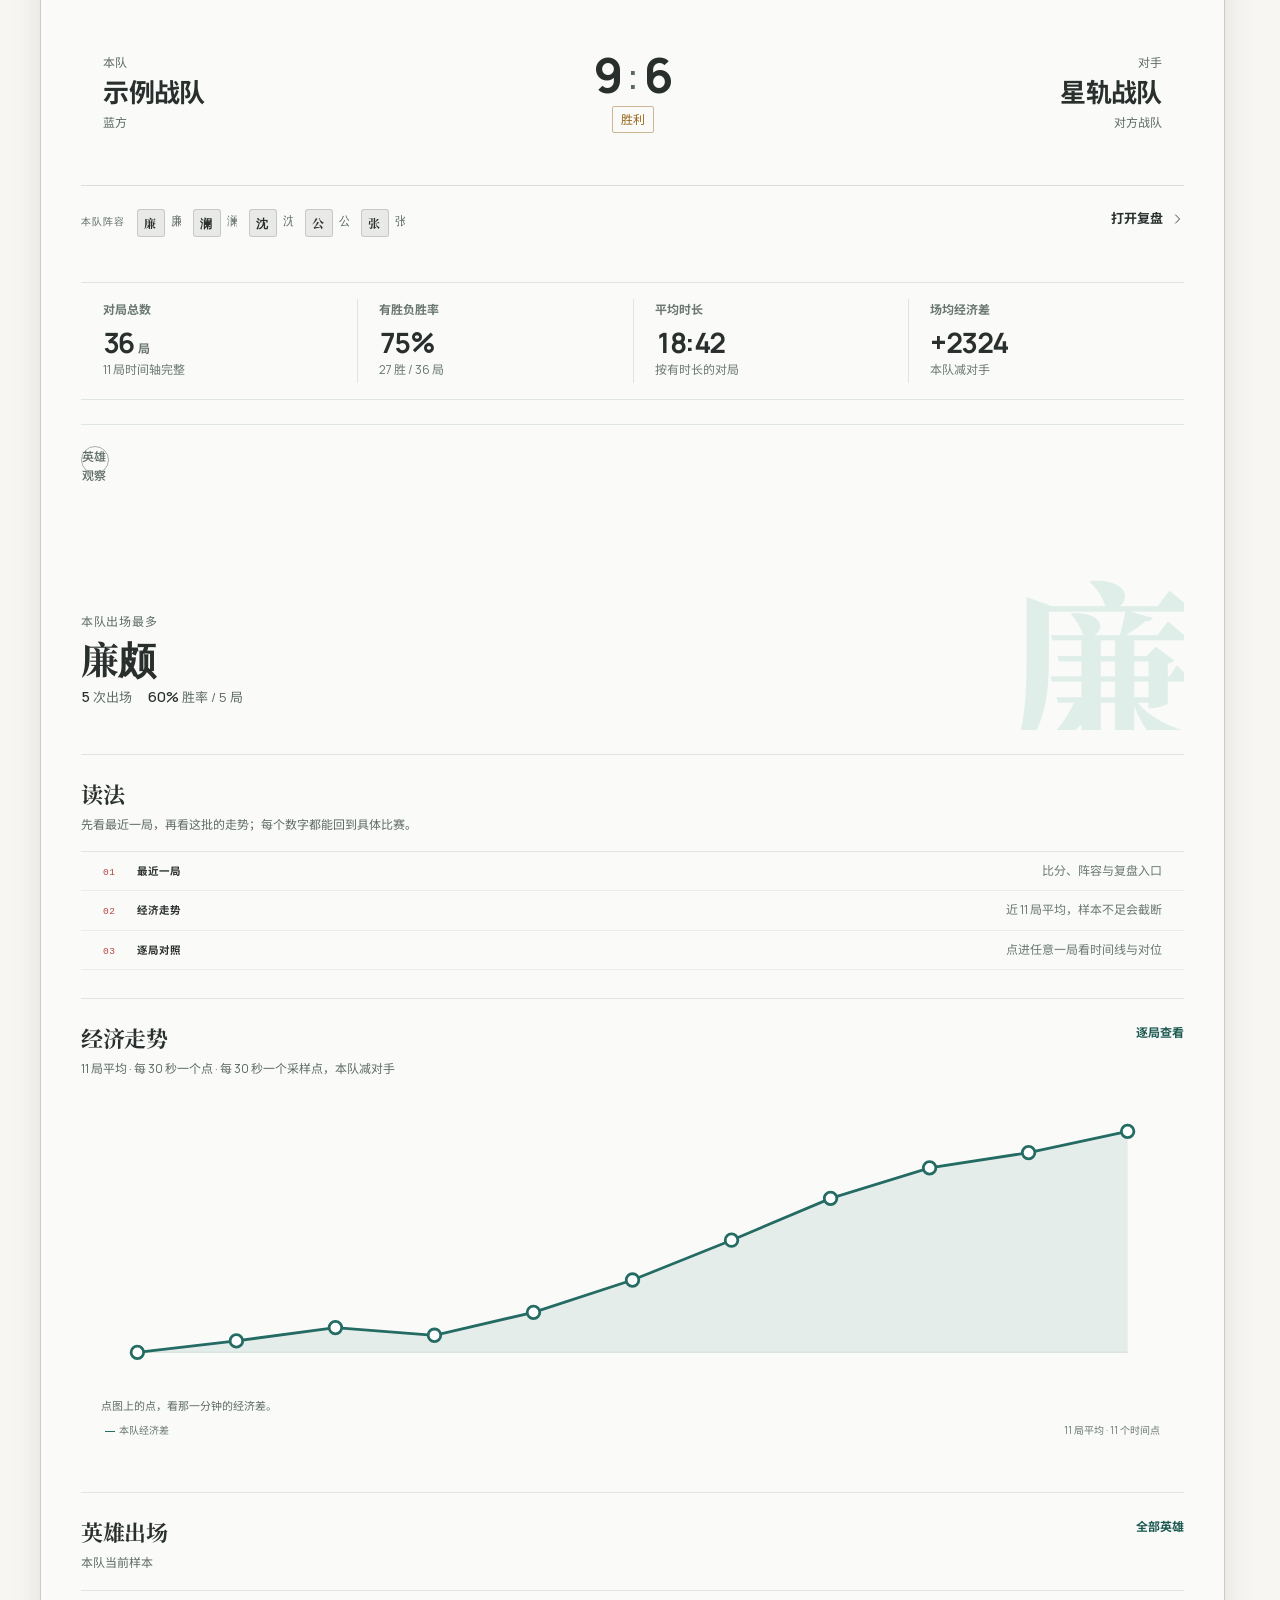
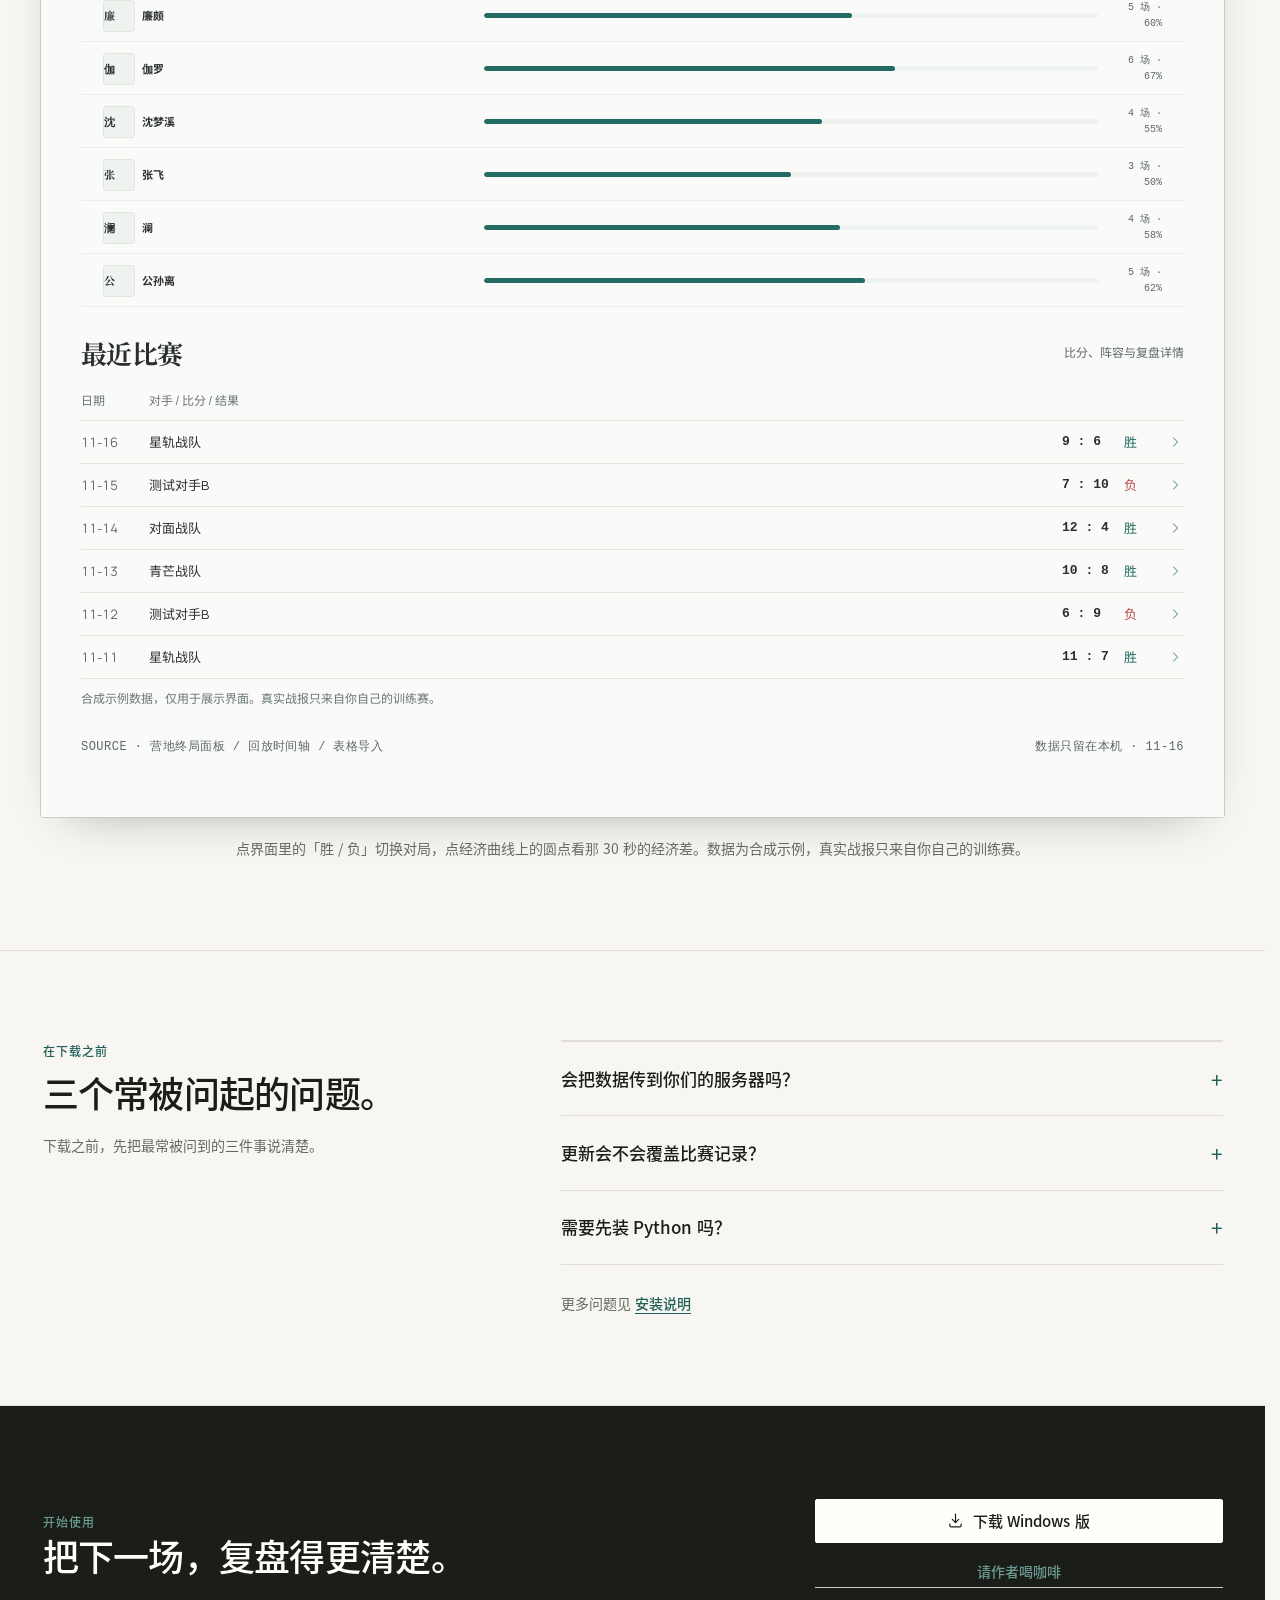
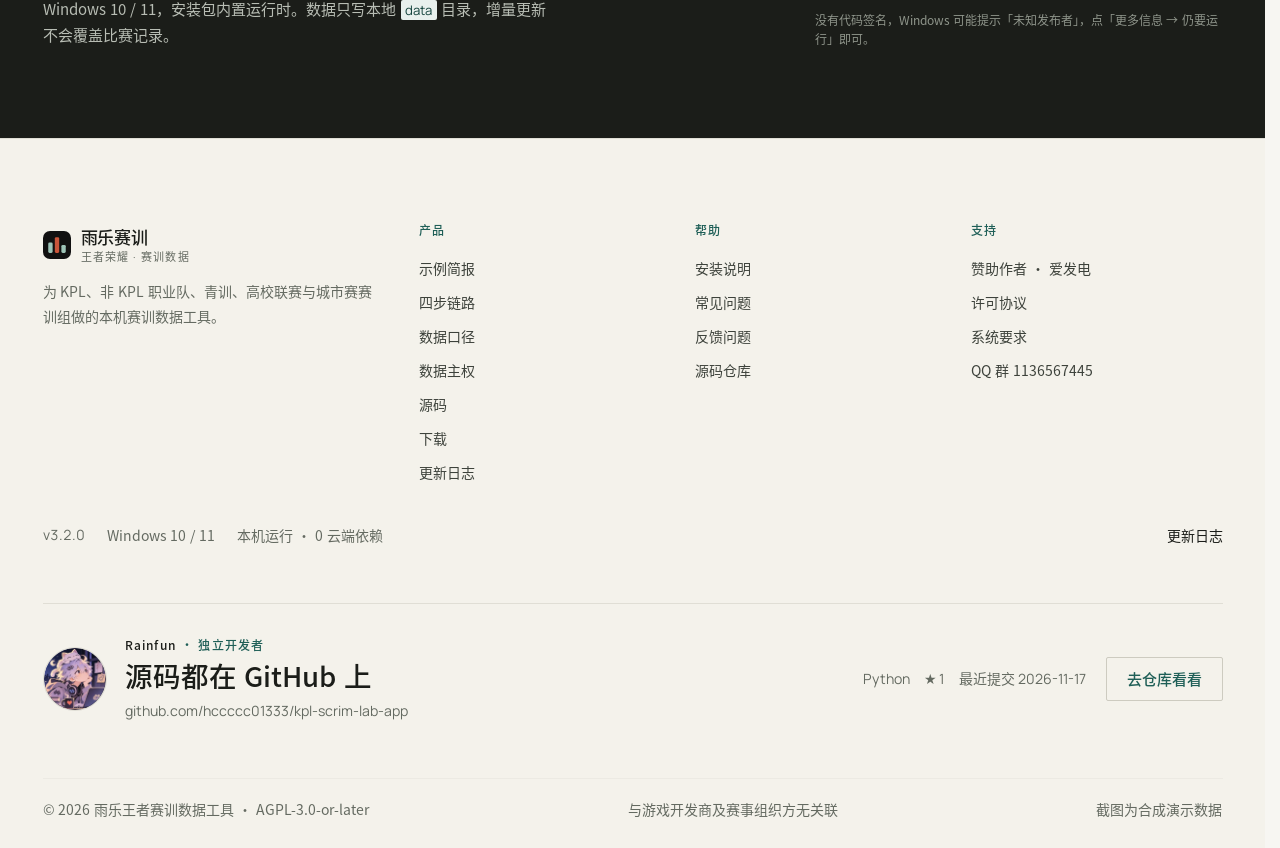
==== commit f67404fb: "官网：v3.0.0（全新视觉体系 + 复盘细节打磨 + 跨局大场收口） 由 scripts/build_website.py 构建，16 个文件更新，0 个删除。" ====
--- a/index.html
+++ b/index.html
@@ -28,8 +28,8 @@
   "applicationCategory": "SportsApplication",
   "operatingSystem": "Windows 10, Windows 11",
   "inLanguage": "zh-CN",
-  "softwareVersion": "2.0.2",
-  "downloadUrl": "https://github.com/hccccc01333/kpl-scrim-lab-app/releases/download/v2.0.2/KPL-Scrim-Lab-2.0.2-setup.exe",
+  "softwareVersion": "3.2.0",
+  "downloadUrl": "https://github.com/hccccc01333/kpl-scrim-lab-app/releases/download/v3.2.0/KPL-Scrim-Lab-3.2.0-setup.exe",
   "screenshot": "https://hccccc01333.github.io/kpl-scrim-lab-site/assets/img/v3-hero.png"
 }
 </script>
@@ -37,15 +37,15 @@
 <link rel="icon" href="data:image/svg+xml,%3Csvg xmlns='http://www.w3.org/2000/svg' viewBox='0 0 32 32'%3E%3Crect width='32' height='32' rx='8' fill='%23111a16'/%3E%3Crect x='6' y='13' width='5' height='12' rx='1.5' fill='%239dc4b7'/%3E%3Crect x='13.5' y='7' width='5' height='18' rx='1.5' fill='%23c9553a'/%3E%3Crect x='21' y='16' width='5' height='9' rx='1.5' fill='%239dc4b7'/%3E%3C/svg%3E">
 <link rel="preload" href="assets/manrope.woff2" as="font" type="font/woff2" crossorigin>
 <link rel="preload" href="assets/noto-sans-sc-light.woff2" as="font" type="font/woff2" crossorigin>
-<link rel="preload" href="assets/img/v3-hero-core.webp?v=1494db5382" as="image">
-<link rel="stylesheet" href="assets/style.css?v=1494db5382">
-<link rel="stylesheet" href="assets/v6.css?v=1494db5382">
-<link rel="stylesheet" href="assets/v14.css?v=1494db5382">
+<link rel="preload" href="assets/img/v3-hero-core.webp?v=6141003474" as="image">
+<link rel="stylesheet" href="assets/style.css?v=6141003474">
+<link rel="stylesheet" href="assets/v6.css?v=6141003474">
+<link rel="stylesheet" href="assets/v14.css?v=6141003474">
 <script>document.documentElement.classList.add('js');</script>
-<script src="assets/site.js?v=1494db5382" defer></script>
+<script src="assets/site.js?v=6141003474" defer></script>
 <link rel="alternate" type="application/rss+xml" title="雨乐王者赛训数据工具 · 更新日志" href="feed.xml">
 </head>
-<body class="home" data-version="v2.0.2" data-release="2026-11-18">
+<body class="home" data-version="v3.2.0" data-release="2026-11-25">
 
 <a class="skip" href="#main">跳到主要内容</a>
 
@@ -103,7 +103,7 @@
   </div>
 </dialog>
 
-<main id="main">
+<main id="main" tabindex="-1">
 
 <!-- ① 封面：一屏一句话，没有规格表、没有截图 -->
 <section class="v5-hero">
@@ -133,7 +133,7 @@
         <span class="v9-fact-no">03</span>
         <div><b>每个数字有出处</b><p>胜率、经济差、时长都能点开看来源。</p></div>
       </div>
-      <p class="v9-hero-meta">v2.0.2　2026-11-18　Windows 10 / 11　内置运行时</p>
+      <p class="v9-hero-meta">v3.2.0　2026-11-25　Windows 10 / 11　内置运行时</p>
     </aside>
   </div>
 </section>
@@ -262,14 +262,14 @@
       </nav>
     </div>
     <div class="footer-status">
-      <span class="mono">v2.0.2</span>
+      <span class="mono">v3.2.0</span>
       <span>Windows 10 / 11</span>
       <span>本机运行 · 0 云端依赖</span>
       <a href="changelog.html">更新日志 </a>
     </div>
     <div class="footer-gh">
       <div class="footer-gh-main">
-        <img class="footer-gh-avatar" src="assets/img/avatar-rainfun.webp?v=1494db5382" alt="Rainfun 的头像" width="64" height="64">
+        <img class="footer-gh-avatar" src="assets/img/avatar-rainfun.webp?v=6141003474" alt="Rainfun 的头像" width="64" height="64">
         <div>
           <p class="footer-gh-kicker"><b>Rainfun</b> · 独立开发者</p>
           <p class="footer-gh-title"><a href="https://github.com/hccccc01333/kpl-scrim-lab-app">源码都在 GitHub 上</a></p>
@@ -304,7 +304,7 @@
     <div class="sponsor-ways">
       <div class="sponsor-way">
         <p class="sponsor-way-no">01 · 爱发电</p>
-        <img src="assets/img/sponsor-afdian.png?v=1494db5382" alt="爱发电赞助页二维码，扫码或点下方按钮都能到达" width="440" height="440">
+        <img src="assets/img/sponsor-afdian.png?v=6141003474" alt="爱发电赞助页二维码，扫码或点下方按钮都能到达" width="440" height="440">
         <a class="btn btn--primary btn--block" href="https://afdian.com/a/kplscrim" target="_blank" rel="noopener">去爱发电支持</a>
         <p class="sponsor-way-note sponsor-way-note--qr">扫码或在手机上打开都行</p>
       </div>
@@ -326,7 +326,7 @@
 <dialog class="welcome" id="welcome" aria-labelledby="welcome-title" aria-describedby="welcome-note">
   <div class="welcome-inner">
     <div class="welcome-top">
-      <p class="welcome-ver"><span class="mono">v2.0.2</span><span>2026-11-18</span></p>
+      <p class="welcome-ver"><span class="mono">v3.2.0</span><span>2026-11-25</span></p>
       <button class="welcome-close" type="button" data-welcome-close aria-label="关闭说明">
         <svg viewBox="0 0 24 24" fill="none" stroke="currentColor" stroke-width="1.8" stroke-linecap="round" aria-hidden="true"><path d="m6 6 12 12M18 6 6 18"/></svg>
       </button>
--- a/assets/style.css
+++ b/assets/style.css
@@ -1,5861 +1,5861 @@
-/* ==========================================================================
-   雨乐赛训 · 官网样式
-   一套系统：暖纸底 + 宋体展示标题 + 青瓷绿主色；珊瑚只做信号色。
-   控件沿用产品端的 7 / 10 / 14 / 20 圆角与 44px 触控高度。
-   纯静态、无框架、无外部请求。
-   ========================================================================== */
-
-/* 思源黑体：三个字重，现代产品官网的无衬线展示体 */
-@font-face {
-  font-family: "Noto Sans SC";
-  src: url("noto-sans-sc-regular.woff2") format("woff2");
-  font-style: normal;
-  font-weight: 400;
-  font-display: swap;
-}
-@font-face {
-  font-family: "Noto Sans SC";
-  src: url("noto-sans-sc-medium.woff2") format("woff2");
-  font-style: normal;
-  font-weight: 500 600;
-  font-display: swap;
-}
-@font-face {
-  font-family: "Noto Sans SC";
-  src: url("noto-sans-sc-bold.woff2") format("woff2");
-  font-style: normal;
-  font-weight: 700 900;
-  font-display: swap;
-}
-
-@font-face {
-  font-family: "Noto Serif SC";
-  src: url("noto-serif-sc-regular.woff2") format("woff2");
-  font-style: normal;
-  font-weight: 400;
-  font-display: swap;
-}
-@font-face {
-  font-family: "Noto Serif SC";
-  src: url("noto-serif-sc-medium.woff2") format("woff2");
-  font-style: normal;
-  font-weight: 500 600;
-  font-display: swap;
-}
-@font-face {
-  font-family: "Noto Serif SC";
-  src: url("noto-serif-sc-bold.woff2") format("woff2");
-  font-style: normal;
-  font-weight: 700 900;
-  font-display: swap;
-}
-
-@font-face {
-  font-family: Manrope;
-  src: url("manrope.woff2") format("woff2");
-  font-style: normal;
-  font-weight: 400 800;
-  font-display: swap;
-}
-
-:root {
-  color-scheme: light;
-
-  --paper: #faf9f5;
-  --paper-2: #f2f0e9;
-  --surface: #ffffff;
-  --surface-2: #f5f4ee;
-
-  --ink: #141413;
-  --ink-2: #3d3d3a;
-  --muted: #6b6b66;
-  --faint: #9a9a94;
-
-  --line: #e5e3da;
-  --line-2: #d8d5ca;
-  --line-soft: #efede5;
-
-  --celadon: #246b63;
-  --celadon-deep: #17453e;
-  --celadon-wash: #e2ece7;
-  --celadon-light: #9dc4b7;
-  --coral: #c9553a;
-  --coral-deep: #b4472e;
-  --coral-wash: #f4ded6;
-
-  --display: "Noto Serif SC", "Songti SC", "SimSun", serif;
-  --serif: var(--display);
-  --sans: Manrope, "Noto Sans SC", "PingFang SC", "Microsoft YaHei",
-    system-ui, sans-serif;
-  --mono: "Cascadia Mono", Consolas, "SF Mono", ui-monospace, monospace;
-
-  --shell: 1200px;
-  --gutter: clamp(20px, 4vw, 40px);
-  --section-y: clamp(64px, 7vw, 104px);
-
-  --r-s: 4px;
-  --r-m: 6px;
-  --r-l: 10px;
-  --r-xl: 14px;
-
-  --ease: cubic-bezier(0.2, 0.7, 0.2, 1);
-  --dur: 160ms;
-}
-
-*,
-*::before,
-*::after {
-  box-sizing: border-box;
-  margin: 0;
-  padding: 0;
-}
-
-html {
-  -webkit-text-size-adjust: 100%;
-  scroll-behavior: smooth;
-  scroll-padding-top: 88px;
-  /* 常驻滚动条位：长短页面互相切换时，导航不会左右跳 15px */
-  scrollbar-gutter: stable;
-}
-
-body {
-  font-family: var(--sans);
-  font-size: 0.9375rem;
-  font-size-adjust: from-font;
-  line-height: 1.6;
-  color: var(--ink);
-  background-color: var(--paper);
-  -webkit-font-smoothing: antialiased;
-  text-rendering: optimizeLegibility;
-  overflow-x: clip;
-}
-
-/* font-size-adjust 为 Newly available：不支持的浏览器回退到自然字高等比例 */
-@supports not (font-size-adjust: from-font) {
-  body { line-height: 1.6; }
-}
-
-img,
-svg {
-  display: block;
-  max-width: 100%;
-}
-
-a {
-  color: inherit;
-  text-decoration: none;
-}
-
-button {
-  font: inherit;
-  color: inherit;
-}
-
-code {
-  font-family: var(--mono);
-  font-size: 0.875em;
-}
-
-::selection {
-  background: var(--celadon-wash);
-  color: var(--celadon-deep);
-}
-
-:focus-visible {
-  outline: 2px solid var(--celadon);
-  outline-offset: 3px;
-  border-radius: 2px;
-}
-
-.sr-only {
-  position: absolute;
-  width: 1px;
-  height: 1px;
-  padding: 0;
-  margin: -1px;
-  overflow: hidden;
-  clip: rect(0 0 0 0);
-  white-space: nowrap;
-  border: 0;
-}
-
-.skip {
-  position: fixed;
-  top: 8px;
-  left: 8px;
-  z-index: 100;
-  padding: 10px 14px;
-  border-radius: var(--r-s);
-  background: var(--ink);
-  color: var(--surface);
-  font-size: 0.875rem;
-  transform: translateY(-160%);
-}
-
-.skip:focus-visible {
-  transform: none;
-}
-
-/* ---------- 排版 ---------- */
-
-h1,
-h2,
-h3,
-blockquote {
-  font-family: var(--display);
-  font-weight: 400;
-  color: var(--ink);
-  text-wrap: balance;
-}
-
-h1 {
-  font-size: clamp(2rem, 1.4rem + 2vw, 3rem);
-  line-height: 1.2;
-  letter-spacing: -0.01em;
-}
-
-h2 {
-  font-size: clamp(2rem, 1.45rem + 2vw, 3.25rem);
-  line-height: 1.38;
-  letter-spacing: -0.012em;
-}
-
-h3 {
-  font-size: clamp(1.125rem, 1.05rem + 0.3vw, 1.3rem);
-  line-height: 1.45;
-}
-
-p {
-  text-wrap: pretty;
-}
-
-/* 中文按词组断行：Chrome 119+ 支持，其余浏览器忽略后回落到逐字断行 */
-h1,
-h2,
-h3,
-p,
-li,
-dd {
-  word-break: auto-phrase;
-}
-
-.mono {
-  font-family: var(--mono);
-  font-variant-numeric: tabular-nums;
-}
-
-.nb {
-  white-space: nowrap;
-}
-
-/* ---------- 布局 ---------- */
-
-.shell {
-  width: 100%;
-  max-width: calc(var(--shell) + var(--gutter) * 2);
-  margin-inline: auto;
-  padding-inline: var(--gutter);
-}
-
-.section {
-  padding-block: var(--section-y);
-}
-
-
-
-.section--flush {
-  padding-top: 0;
-}
-
-.sec-head {
-  display: grid;
-  grid-template-columns: minmax(0, 1fr) minmax(0, 22rem);
-  gap: 20px 48px;
-  align-items: end;
-  padding-top: 22px;
-  border-top: 1px solid var(--line);
-  margin-bottom: clamp(36px, 5vw, 64px);
-}
-
-.sec-index {
-  display: flex;
-  align-items: center;
-  gap: 10px;
-  margin-bottom: 16px;
-  font-family: var(--mono);
-  font-size: 0.75rem;
-  letter-spacing: 0.14em;
-  color: var(--celadon);
-}
-
-.sec-index::before {
-  content: "";
-  width: 18px;
-  height: 1px;
-  background: currentColor;
-  flex: none;
-}
-
-.sec-index--light {
-  color: var(--celadon-light);
-}
-
-.sec-intro {
-  font-size: 1rem;
-  line-height: 1.8;
-  color: var(--muted);
-  padding-bottom: 6px;
-}
-
-.sec-intro strong {
-  color: var(--ink);
-  font-weight: 600;
-}
-
-/* ---------- 按钮与链接 ---------- */
-
-.btn {
-  display: inline-flex;
-  align-items: center;
-  justify-content: center;
-  gap: 9px;
-  min-height: 44px;
-  padding: 11px 20px;
-  border: 1px solid transparent;
-  border-radius: var(--r-s);
-  font-size: 0.9375rem;
-  font-weight: 600;
-  line-height: 1.2;
-  cursor: pointer;
-  transition: background-color var(--dur) var(--ease),
-    border-color var(--dur) var(--ease), color var(--dur) var(--ease);
-}
-
-.btn svg {
-  width: 17px;
-  height: 17px;
-  flex: none;
-}
-
-.btn--primary {
-  background: var(--ink);
-  border-color: var(--ink);
-  color: var(--surface);
-}
-
-.btn--primary:hover {
-  background: #000;
-  border-color: #000;
-}
-
-.btn--ghost {
-  border-color: var(--line-2);
-  color: var(--ink);
-  background: transparent;
-}
-
-.btn--ghost:hover {
-  border-color: var(--ink);
-  background: var(--surface);
-}
-
-.btn--light {
-  background: var(--paper);
-  border-color: var(--paper);
-  color: var(--ink);
-}
-
-.btn--light:hover {
-  background: #fff;
-  border-color: #fff;
-}
-
-.btn--onink {
-  border-color: rgba(255, 255, 255, 0.28);
-  color: var(--surface);
-}
-
-.btn--onink:hover {
-  border-color: rgba(255, 255, 255, 0.6);
-  background: rgba(255, 255, 255, 0.06);
-}
-
-.btn--block {
-  width: 100%;
-}
-
-.arrow-link {
-  display: inline-flex;
-  align-items: center;
-  gap: 8px;
-  min-height: 44px;
-  font-size: 0.9375rem;
-  font-weight: 600;
-  color: var(--celadon);
-}
-
-.arrow-link span {
-  transition: translate var(--dur) var(--ease);
-}
-
-.arrow-link:hover span {
-  translate: 4px 0;
-}
-
-.text-link {
-  color: var(--celadon);
-  text-decoration: underline;
-  text-decoration-thickness: 1px;
-  text-underline-offset: 3px;
-}
-
-.text-link:hover {
-  color: var(--celadon-deep);
-}
-
-/* ---------- 顶部导航 ---------- */
-
-.topbar {
-  position: sticky;
-  top: 0;
-  z-index: 60;
-  background: rgba(243, 239, 229, 0.92);
-  background: color-mix(in srgb, var(--paper) 88%, transparent);
-  -webkit-backdrop-filter: blur(14px) saturate(150%);
-  backdrop-filter: blur(14px) saturate(150%);
-  border-bottom: 1px solid var(--line-soft);
-}
-
-.topbar-inner {
-  display: flex;
-  align-items: center;
-  gap: clamp(20px, 3vw, 40px);
-  min-height: 68px;
-}
-
-.brand {
-  display: inline-flex;
-  align-items: center;
-  gap: 10px;
-  flex: none;
-  min-height: 44px;
-}
-
-.brand-mark {
-  width: 28px;
-  height: 28px;
-  flex: none;
-}
-
-.brand-mark svg {
-  width: 100%;
-  height: 100%;
-}
-
-.brand-text {
-  display: grid;
-  gap: 2px;
-  line-height: 1.3;
-}
-
-.brand-name {
-  font-family: var(--display);
-  font-size: 1.0625rem;
-  font-weight: 500;
-  letter-spacing: 0.01em;
-  line-height: 1.3;
-}
-
-.brand-sub {
-  font-family: var(--mono);
-  font-size: 0.6875rem;
-  letter-spacing: 0.12em;
-  color: var(--muted);
-}
-
-.topnav {
-  display: flex;
-  align-items: center;
-  gap: 2px;
-  margin-left: auto;
-}
-
-.topnav a {
-  display: inline-flex;
-  align-items: center;
-  min-height: 40px;
-  padding: 0 13px;
-  border-radius: var(--r-s);
-  font-size: 0.9375rem;
-  font-weight: 400;
-  color: var(--muted);
-  transition: color var(--dur) var(--ease),
-    background-color var(--dur) var(--ease);
-}
-
-.topnav a:hover {
-  color: var(--ink);
-  background: var(--surface);
-}
-
-.topnav a[aria-current="page"] {
-  color: var(--celadon-deep);
-  background: var(--celadon-wash);
-}
-
-.topbar-cta {
-  display: flex;
-  align-items: center;
-  gap: 10px;
-  flex: none;
-}
-
-.nav-toggle {
-  display: none;
-  width: 44px;
-  height: 44px;
-  align-items: center;
-  justify-content: center;
-  border: 1px solid var(--line-2);
-  border-radius: var(--r-s);
-  background: transparent;
-  cursor: pointer;
-}
-
-.nav-toggle svg {
-  width: 18px;
-  height: 18px;
-}
-
-/* 移动端菜单：原生 dialog 负责焦点、Esc 与关闭后的焦点返回 */
-.menu {
-  margin: 0 0 0 auto;
-  padding: 0;
-  width: min(88vw, 360px);
-  max-width: none;
-  max-height: 100dvh;
-  height: 100dvh;
-  border: 0;
-  border-left: 1px solid var(--line);
-  border-radius: 0;
-  background: var(--paper);
-  color: var(--ink);
-  overscroll-behavior: contain;
-}
-
-.menu::backdrop {
-  background: rgba(17, 26, 22, 0.5);
-  overscroll-behavior: contain;
-}
-
-.menu-inner {
-  display: grid;
-  grid-template-rows: auto 1fr auto;
-  height: 100%;
-  padding: 18px var(--gutter) 28px;
-}
-
-.menu-top {
-  display: flex;
-  align-items: center;
-  justify-content: space-between;
-  padding-bottom: 18px;
-  border-bottom: 1px solid var(--line);
-}
-
-.menu-title {
-  font-family: var(--mono);
-  font-size: 0.6875rem;
-  letter-spacing: 0.16em;
-  color: var(--faint);
-}
-
-.menu-close {
-  width: 44px;
-  height: 44px;
-  display: grid;
-  place-items: center;
-  border: 1px solid var(--line-2);
-  border-radius: var(--r-s);
-  background: transparent;
-  cursor: pointer;
-}
-
-.menu-close svg {
-  width: 16px;
-  height: 16px;
-}
-
-.menu-nav {
-  display: grid;
-  align-content: start;
-  gap: 2px;
-  padding: 18px 0;
-}
-
-.menu-nav a {
-  display: flex;
-  align-items: center;
-  justify-content: space-between;
-  min-height: 52px;
-  padding: 0 4px;
-  border-bottom: 1px solid var(--line-soft);
-  font-family: var(--display);
-  font-size: 1.25rem;
-}
-
-.menu-nav a span {
-  font-family: var(--mono);
-  font-size: 0.6875rem;
-  color: var(--faint);
-}
-
-.menu-foot {
-  font-size: 0.75rem;
-  line-height: 1.7;
-  color: var(--muted);
-  padding-top: 16px;
-  border-top: 1px solid var(--line);
-}
-
-@supports (transition-behavior: allow-discrete) {
-  .menu {
-    transition: opacity 0.22s var(--ease), translate 0.22s var(--ease),
-      display 0.22s allow-discrete, overlay 0.22s allow-discrete;
-    opacity: 0;
-    translate: 12px 0;
-  }
-
-  .menu[open] {
-    opacity: 1;
-    translate: 0 0;
-  }
-
-  @starting-style {
-    .menu[open] {
-      opacity: 0;
-      translate: 12px 0;
-    }
-  }
-
-  .menu::backdrop {
-    opacity: 0;
-    transition: opacity 0.22s var(--ease), display 0.22s allow-discrete,
-      overlay 0.22s allow-discrete;
-  }
-
-  .menu[open]::backdrop {
-    opacity: 1;
-  }
-
-  @starting-style {
-    .menu[open]::backdrop {
-      opacity: 0;
-    }
-  }
-}
-
-/* ---------- 首屏：封面 ---------- */
-
-.hero {
-  padding-bottom: clamp(28px, 4vw, 48px);
-  border-bottom: 1px solid var(--line-soft);
-}
-
-.hero-masthead {
-  display: flex;
-  align-items: center;
-  justify-content: space-between;
-  gap: 16px;
-  padding: 16px 0 13px;
-  border-bottom: 1px solid var(--line);
-}
-
-.hero-kicker {
-  display: inline-flex;
-  align-items: center;
-  gap: 9px;
-  font-family: var(--mono);
-  font-size: 0.6875rem;
-  letter-spacing: 0.16em;
-  color: var(--celadon);
-}
-
-.hero-kicker i {
-  width: 6px;
-  height: 6px;
-  background: var(--coral);
-  flex: none;
-}
-
-.hero-edition {
-  font-family: var(--mono);
-  font-size: 0.6875rem;
-  letter-spacing: 0.1em;
-  color: var(--faint);
-  white-space: nowrap;
-}
-
-.hero-title {
-  margin: clamp(26px, 3.6vw, 46px) 0 0;
-  font-size: clamp(2.25rem, 1.4rem + 2.6vw, 3.5rem);
-  font-weight: 400;
-  line-height: 1.15;
-  letter-spacing: -0.012em;
-  color: var(--ink);
-}
-
-.hero-title .line {
-  display: block;
-  overflow: hidden;
-  padding-bottom: 0.04em;
-}
-
-.hero-title .line > span {
-  display: block;
-  transform: translateY(110%);
-  animation: title-in 1s cubic-bezier(0.2, 0.8, 0.2, 1) 0.05s forwards;
-}
-
-.hero-title .line:nth-child(2) > span {
-  animation-delay: 0.14s;
-}
-
-@keyframes title-in {
-  to {
-    transform: translateY(0);
-  }
-}
-
-.hero-title em {
-  font-style: normal;
-  white-space: nowrap;
-  color: var(--coral-deep);
-}
-
-.hero-body {
-  display: grid;
-  grid-template-columns: repeat(12, minmax(0, 1fr));
-  gap: clamp(24px, 3vw, 40px) 24px;
-  margin-top: clamp(26px, 3.4vw, 44px);
-  align-items: center;
-}
-
-.hero-lead {
-  grid-column: 1 / span 5;
-  padding-top: 6px;
-}
-
-.lede {
-  max-width: 30em;
-  font-size: 1.0625rem;
-  line-height: 1.85;
-  color: var(--ink-2);
-}
-
-.hero-actions {
-  display: flex;
-  flex-wrap: wrap;
-  align-items: center;
-  gap: 10px;
-  margin-top: 26px;
-}
-
-.hero-visual {
-  grid-column: 6 / -1;
-  min-width: 0;
-  /* 出血到视口右缘：减去滚动条宽度（--sbw 由脚本写入），任何宽度都不顶出 */
-  margin-right: min(0px, calc((100vw - var(--sbw, 0px) - var(--shell)) / -2));
-}
-
-.hero-visual .frame {
-  opacity: 0;
-  transform: translateY(18px);
-  animation: frame-in 1.1s cubic-bezier(0.2, 0.8, 0.2, 1) 0.25s forwards;
-}
-
-@keyframes frame-in {
-  to {
-    opacity: 1;
-    transform: translateY(0);
-  }
-}
-
-.frame {
-  border: 1px solid var(--line-2);
-  border-radius: var(--r-l);
-  background: var(--surface);
-  overflow: hidden;
-  box-shadow: 0 40px 80px -56px rgba(17, 26, 22, 0.6);
-}
-
-.frame-bar {
-  display: flex;
-  align-items: center;
-  gap: 10px;
-  min-height: 38px;
-  padding: 0 14px;
-  border-bottom: 1px solid var(--line-soft);
-  background: var(--surface-2);
-}
-
-.frame-title {
-  font-size: 0.75rem;
-  color: var(--muted);
-}
-
-.frame-url {
-  margin-left: auto;
-  font-family: var(--mono);
-  font-size: 0.6875rem;
-  color: var(--faint);
-}
-
-.frame img {
-  width: 100%;
-  height: auto;
-  -webkit-mask-image: linear-gradient(to bottom, #000 82%, transparent 100%);
-  mask-image: linear-gradient(to bottom, #000 82%, transparent 100%);
-}
-
-.frame-cap {
-  display: flex;
-  justify-content: space-between;
-  gap: 12px;
-  padding: 10px 14px;
-  font-family: var(--mono);
-  font-size: 0.6875rem;
-  letter-spacing: 0.04em;
-  color: var(--faint);
-}
-
-.hero-note {
-  display: flex;
-  align-items: center;
-  gap: 10px;
-  margin-top: 16px;
-  font-size: 0.8125rem;
-  line-height: 1.6;
-  color: var(--muted);
-}
-
-.hero-note svg {
-  width: 15px;
-  height: 15px;
-  color: var(--celadon);
-  flex: none;
-}
-
-.hero-specs {
-  display: grid;
-  grid-template-columns: repeat(2, minmax(0, 1fr));
-  margin-top: clamp(28px, 3vw, 40px);
-  border-top: 1px solid var(--line);
-}
-
-.hero-specs div {
-  padding: 12px 18px 10px 0;
-}
-
-.hero-specs div:nth-child(even) {
-  padding-left: 18px;
-  border-left: 1px solid var(--line-soft);
-}
-
-.hero-specs div:nth-child(n + 3) {
-  border-top: 1px solid var(--line-soft);
-}
-
-.hero-specs dt {
-  font-family: var(--mono);
-  font-size: 0.625rem;
-  letter-spacing: 0.12em;
-  color: var(--faint);
-}
-
-.hero-specs dd {
-  margin-top: 4px;
-  font-size: 0.875rem;
-  font-weight: 600;
-  color: var(--ink-2);
-}
-
-@media (prefers-reduced-motion: reduce) {
-  .hero-title .line > span,
-  .hero-visual .frame {
-    transform: none;
-    opacity: 1;
-    animation: none;
-  }
-}
-
-/* ---------- 适用范围 ---------- */
-
-.audience {
-  border-bottom: 1px solid var(--line-soft);
-}
-
-.audience-inner {
-  display: grid;
-  grid-template-columns: 120px minmax(0, 1fr);
-  gap: 8px 28px;
-  align-items: baseline;
-  padding-block: 22px;
-}
-
-.audience-label {
-  font-family: var(--mono);
-  font-size: 0.6875rem;
-  letter-spacing: 0.14em;
-  color: var(--faint);
-}
-
-.audience-list {
-  display: flex;
-  flex-wrap: wrap;
-  gap: 4px 0;
-  font-size: 0.9375rem;
-  color: var(--ink-2);
-}
-
-.audience-list li {
-  list-style: none;
-  display: flex;
-  align-items: center;
-}
-
-.audience-list li + li::before {
-  content: "";
-  width: 3px;
-  height: 3px;
-  margin: 0 12px;
-  background: var(--line-2);
-}
-
-.audience-note {
-  grid-column: 2;
-  font-size: 0.8125rem;
-  color: var(--muted);
-}
-
-/* ---------- 数据主权 ---------- */
-
-.section--black h2,
-.section--black .sec-head h2 {
-  color: var(--surface);
-}
-
-.section--black {
-  position: relative;
-  margin-block: clamp(48px, 6vw, 88px);
-  padding-block: clamp(64px, 8vw, 112px);
-  background-color: var(--ink);
-  background-image: linear-gradient(to right, rgba(252, 249, 242, 0.028) 1px, transparent 1px),
-    linear-gradient(to bottom, rgba(252, 249, 242, 0.028) 1px, transparent 1px);
-  background-size: 56px 56px;
-  color: var(--surface);
-}
-
-.privacy-grid {
-  display: grid;
-  grid-template-columns: 1.05fr 0.95fr;
-  gap: clamp(32px, 5vw, 72px);
-  align-items: center;
-}
-
-.privacy-copy h2 {
-  color: var(--surface);
-  margin: 0 0 18px;
-  font-size: clamp(1.875rem, 1.5rem + 1.4vw, 2.75rem);
-}
-
-.privacy-copy > p {
-  max-width: 30em;
-  font-size: 1rem;
-  line-height: 1.85;
-  color: rgba(252, 249, 242, 0.72);
-}
-
-.checks {
-  display: grid;
-  margin-top: 28px;
-}
-
-.checks li {
-  list-style: none;
-  display: grid;
-  grid-template-columns: 34px minmax(0, 1fr);
-  gap: 12px;
-  align-items: baseline;
-  padding: 13px 0;
-  border-top: 1px solid rgba(252, 249, 242, 0.12);
-  font-size: 0.9375rem;
-  line-height: 1.7;
-  color: rgba(252, 249, 242, 0.82);
-}
-
-.checks .check-no {
-  font-family: var(--mono);
-  font-size: 0.6875rem;
-  color: var(--celadon-light);
-}
-
-.checks code,
-.cta-copy code {
-  padding: 1px 5px;
-  border: 1px solid rgba(252, 249, 242, 0.2);
-  border-radius: 4px;
-  color: #b7d8cc;
-}
-
-.privacy-grid {
-  position: relative;
-}
-
-.flow {
-  position: absolute;
-  inset: 0;
-  pointer-events: none;
-}
-
-.flow-seg {
-  position: absolute;
-  background: rgba(252, 249, 242, 0.2);
-}
-
-.flow-h1,
-.flow-h2 {
-  transform: scaleX(0);
-}
-
-.flow-h1,
-.flow-h2 {
-  transform-origin: 100% 50%;
-}
-
-.flow-v {
-  transform: scaleY(0);
-  transform-origin: 50% 0;
-}
-
-.flow-dot {
-  opacity: 0;
-}
-
-.flow.is-drawn .flow-h1 {
-  transform: scaleX(1);
-  transition: transform 0.45s var(--ease);
-}
-
-.flow.is-drawn .flow-v {
-  transform: scaleY(1);
-  transition: transform 0.55s var(--ease) 0.4s;
-}
-
-.flow.is-drawn .flow-h2 {
-  transform: scaleX(1);
-  transition: transform 0.6s var(--ease) 0.9s;
-}
-
-.flow.is-drawn .flow-dot {
-  opacity: 1;
-  transition: opacity 0.4s var(--ease) 1.4s;
-}
-
-.flow-h1,
-.flow-h2 {
-  height: 1px;
-}
-
-.flow-v {
-  width: 1px;
-}
-
-.flow-dot {
-  position: absolute;
-  width: 5px;
-  height: 5px;
-  border-radius: 50%;
-  background: var(--coral);
-  box-shadow: 0 0 0 4px rgba(201, 85, 58, 0.14);
-  animation: flow-pulse 3.4s ease-in-out infinite;
-}
-
-@keyframes flow-pulse {
-  0%,
-  100% {
-    box-shadow: 0 0 0 4px rgba(201, 85, 58, 0.14);
-  }
-
-  50% {
-    box-shadow: 0 0 0 9px rgba(201, 85, 58, 0.03);
-  }
-}
-
-@media (prefers-reduced-motion: reduce) {
-  .flow-dot {
-    animation: none;
-  }
-}
-
-.data-card {
-  padding: 22px;
-  border: 1px solid rgba(252, 249, 242, 0.16);
-  border-radius: var(--r-l);
-  background: rgba(252, 249, 242, 0.04);
-}
-
-.data-head {
-  display: flex;
-  align-items: center;
-  justify-content: space-between;
-}
-
-.data-head .mono {
-  font-size: 0.8125rem;
-  color: var(--surface);
-}
-
-.local-pill {
-  font-family: var(--mono);
-  font-size: 0.625rem;
-  letter-spacing: 0.12em;
-  color: var(--celadon-light);
-  border: 1px solid rgba(157, 196, 183, 0.35);
-  border-radius: 999px;
-  padding: 2px 9px;
-}
-
-.filetree {
-  margin-top: 14px;
-}
-
-.filetree li {
-  list-style: none;
-  display: grid;
-  grid-template-columns: 7px minmax(0, 1fr) auto;
-  gap: 10px;
-  align-items: center;
-  padding: 10px 0;
-  border-bottom: 1px solid rgba(252, 249, 242, 0.09);
-  font-family: var(--mono);
-  font-size: 0.75rem;
-  color: rgba(252, 249, 242, 0.84);
-}
-
-.filetree em {
-  font-style: normal;
-  font-family: var(--sans);
-  font-size: 0.75rem;
-  color: rgba(252, 249, 242, 0.42);
-}
-
-.dot {
-  width: 6px;
-  height: 6px;
-  border-radius: 50%;
-}
-
-.dot--celadon {
-  background: var(--celadon-light);
-}
-
-.dot--coral {
-  background: #e08a72;
-}
-
-.dot--sand {
-  background: #d8c79a;
-}
-
-.zero {
-  display: flex;
-  align-items: baseline;
-  gap: 14px;
-  margin-top: 18px;
-}
-
-.zero strong {
-  font-family: var(--display);
-  font-weight: 500;
-  font-size: 3rem;
-  line-height: 1;
-  color: #b7d8cc;
-}
-
-.zero span {
-  font-size: 0.75rem;
-  letter-spacing: 0.1em;
-  line-height: 1.6;
-  color: rgba(252, 249, 242, 0.5);
-}
-
-.data-foot {
-  margin-top: 18px;
-  padding-top: 12px;
-  border-top: 1px solid rgba(252, 249, 242, 0.12);
-  font-size: 0.75rem;
-  color: rgba(252, 249, 242, 0.5);
-}
-
-/* ---------- 开发者 ---------- */
-
-.dev-grid {
-  display: grid;
-  grid-template-columns: 0.9fr 1.1fr;
-  gap: clamp(32px, 5vw, 72px);
-  align-items: center;
-}
-
-.dev-copy h2 {
-  margin: 0 0 18px;
-}
-
-.dev-copy > p {
-  max-width: 28em;
-  font-size: 1rem;
-  line-height: 1.85;
-  color: var(--muted);
-}
-
-.gh-cta {
-  display: flex;
-  flex-wrap: wrap;
-  align-items: center;
-  gap: 12px 20px;
-  margin-top: 26px;
-}
-
-.gh-btn svg {
-  width: 17px;
-  height: 17px;
-}
-
-.gh-stars {
-  margin-left: 4px;
-  padding: 1px 8px;
-  border-radius: 999px;
-  background: rgba(255, 255, 255, 0.16);
-  font-family: var(--mono);
-  font-size: 0.75rem;
-  font-weight: 500;
-}
-
-.gh-copy {
-  padding: 0 0 2px;
-  border: 0;
-  border-bottom: 1px dotted var(--line-2);
-  background: transparent;
-  font-size: 0.8125rem;
-  color: var(--muted);
-  cursor: pointer;
-  transition: color var(--dur) var(--ease),
-    border-color var(--dur) var(--ease);
-}
-
-.gh-copy:hover {
-  color: var(--ink);
-  border-color: var(--ink);
-}
-
-.gh-copy.is-done {
-  color: var(--celadon);
-  border-color: var(--celadon);
-}
-
-.dev-spec {
-  display: grid;
-  grid-template-columns: repeat(3, minmax(0, 1fr));
-  margin-top: 26px;
-  border-top: 1px solid var(--line);
-}
-
-.dev-spec div {
-  padding: 12px 14px 12px 0;
-}
-
-.dev-spec div + div {
-  padding-left: 16px;
-  border-left: 1px solid var(--line-soft);
-}
-
-.dev-spec dt {
-  font-family: var(--mono);
-  font-size: 0.625rem;
-  letter-spacing: 0.1em;
-  color: var(--faint);
-}
-
-.dev-spec dd {
-  margin-top: 3px;
-  font-size: 0.8125rem;
-  color: var(--ink-2);
-}
-
-.dev-links {
-  display: flex;
-  flex-wrap: wrap;
-  align-items: center;
-  gap: 8px 20px;
-  margin-top: 24px;
-}
-
-.terminal {
-  border: 1px solid var(--ink);
-  border-radius: var(--r-l);
-  background: var(--ink);
-  color: var(--surface);
-  overflow: hidden;
-}
-
-.term-bar {
-  display: flex;
-  align-items: center;
-  justify-content: space-between;
-  gap: 12px;
-  min-height: 40px;
-  padding: 0 14px;
-  border-bottom: 1px solid rgba(252, 249, 242, 0.12);
-  font-family: var(--mono);
-  font-size: 0.6875rem;
-  letter-spacing: 0.1em;
-  color: rgba(252, 249, 242, 0.45);
-}
-
-.copy-btn {
-  min-height: 28px;
-  padding: 3px 9px;
-  border: 1px solid rgba(252, 249, 242, 0.18);
-  border-radius: 4px;
-  background: transparent;
-  color: rgba(252, 249, 242, 0.62);
-  font-family: var(--sans);
-  font-size: 0.75rem;
-  cursor: pointer;
-  transition: color var(--dur) var(--ease),
-    border-color var(--dur) var(--ease);
-}
-
-.copy-btn:hover {
-  color: var(--surface);
-  border-color: rgba(252, 249, 242, 0.45);
-}
-
-.copy-btn.is-done {
-  color: var(--celadon-light);
-  border-color: rgba(157, 196, 183, 0.6);
-}
-
-.terminal pre {
-  padding: 18px 18px 22px;
-  overflow-x: auto;
-}
-
-.terminal code {
-  font-size: 0.8125rem;
-  line-height: 2;
-  color: rgba(252, 249, 242, 0.8);
-  white-space: pre;
-}
-
-.terminal .p {
-  color: var(--celadon-light);
-}
-
-/* ---------- 最近更新 ---------- */
-
-.updates {
-  border-top: 1px solid var(--line);
-  border-bottom: 1px solid var(--line);
-  margin-top: clamp(36px, 4vw, 60px);
-}
-
-.updates .shell {
-  padding-block: clamp(32px, 4vw, 48px);
-}
-
-.updates-head {
-  display: flex;
-  align-items: flex-end;
-  justify-content: space-between;
-  gap: 24px;
-  padding-bottom: 20px;
-  border-bottom: 1px solid var(--line-soft);
-}
-
-.updates-head h2 {
-  margin-top: 8px;
-  font-size: clamp(2.25rem, 1.8rem + 2vw, 3.25rem);
-  line-height: 1;
-}
-
-.updates-date {
-  display: block;
-  margin-top: 10px;
-  font-size: 0.75rem;
-  color: var(--faint);
-}
-
-.updates-list {
-  display: grid;
-  grid-template-columns: repeat(2, minmax(0, 1fr));
-  gap: 10px 56px;
-  padding-top: 22px;
-}
-
-.updates-list code {
-  font-family: var(--sans);
-  font-size: 1em;
-  letter-spacing: -0.01em;
-  background: var(--surface-2);
-  border: 1px solid var(--line-soft);
-  border-radius: 4px;
-  padding: 0 5px;
-  overflow-wrap: break-word;
-}
-
-.updates-list li {
-  list-style: none;
-  position: relative;
-  padding-left: 22px;
-  font-size: 0.9375rem;
-  line-height: 1.75;
-  color: var(--ink-2);
-}
-
-.updates-list li::before {
-  content: "+";
-  position: absolute;
-  left: 0;
-  top: 0;
-  font-family: var(--mono);
-  font-size: 0.8125rem;
-  line-height: 1.75;
-  color: var(--celadon);
-}
-
-.updates-link {
-  white-space: nowrap;
-  padding-bottom: 4px;
-}
-
-.updates + .section--flush {
-  padding-top: clamp(36px, 5vw, 56px);
-}
-
-/* ---------- 首页顾虑区 ---------- */
-
-.faq-strip .sec-head {
-  margin-bottom: clamp(28px, 3.4vw, 44px);
-  padding-top: 0;
-  border-top: 0;
-}
-
-.faq-grid {
-  display: grid;
-  grid-template-columns: repeat(3, minmax(0, 1fr));
-  gap: 0 clamp(28px, 4vw, 56px);
-  border-top: 1px solid var(--line);
-}
-
-.faq-cell {
-  padding: 20px 0 0;
-}
-
-.faq-cell h3 {
-  font-family: var(--display);
-  font-size: 1.1875rem;
-  font-weight: 500;
-  line-height: 1.5;
-  color: var(--ink);
-}
-
-.faq-cell p {
-  margin-top: 10px;
-  font-size: 0.9375rem;
-  line-height: 1.8;
-  color: var(--muted);
-}
-
-.faq-cell code {
-  padding: 1px 5px;
-  border: 1px solid var(--line);
-  border-radius: 3px;
-  background: var(--surface);
-  color: var(--celadon-deep);
-  white-space: nowrap;
-}
-
-@media (max-width: 900px) {
-  .faq-grid {
-    grid-template-columns: minmax(0, 1fr);
-    gap: 0;
-    border-top: 0;
-  }
-
-  .faq-cell {
-    padding: 18px 0;
-    border-top: 1px solid var(--line-soft);
-  }
-}
-
-/* ---------- 下载 CTA ---------- */
-
-.section--cta {
-  padding-block: clamp(72px, 9vw, 120px);
-}
-
-.cta-grid {
-  display: grid;
-  grid-template-columns: 1.15fr 0.85fr;
-  gap: clamp(32px, 5vw, 72px);
-  align-items: end;
-}
-
-.cta-copy .sec-index {
-  margin-bottom: 18px;
-}
-
-.cta-copy h2 {
-  color: var(--surface);
-  margin: 0 0 16px;
-  font-size: clamp(2.25rem, 1.6rem + 2.6vw, 3.5rem);
-}
-
-.cta-copy p {
-  max-width: 30em;
-  font-size: 1rem;
-  line-height: 1.8;
-  color: rgba(252, 249, 242, 0.7);
-}
-
-.cta-side {
-  display: grid;
-  gap: 10px;
-  width: 100%;
-  max-width: 24rem;
-  margin-left: auto;
-}
-
-.fineprint {
-  font-size: 0.75rem;
-  line-height: 1.7;
-  color: rgba(252, 249, 242, 0.62);
-}
-
-/* ---------- 页脚 ---------- */
-
-.footer {
-  border-top: 1px solid var(--line);
-  padding-top: clamp(40px, 5vw, 64px);
-  overflow: hidden;
-}
-
-.footer--slim {
-  padding-top: 0;
-}
-
-.footer-grid {
-  display: grid;
-  grid-template-columns: 1.4fr repeat(3, minmax(0, 1fr));
-  gap: 32px 24px;
-}
-
-.footer-brand p {
-  max-width: 24em;
-  margin-top: 12px;
-  font-size: 0.875rem;
-  line-height: 1.8;
-  color: var(--muted);
-}
-
-.footer-col h2 {
-  font-family: var(--mono);
-  font-size: 0.6875rem;
-  letter-spacing: 0.14em;
-  color: var(--faint);
-  margin-bottom: 12px;
-}
-
-.footer-col a {
-  display: flex;
-  align-items: center;
-  min-height: 34px;
-  font-size: 0.875rem;
-  color: var(--ink-2);
-}
-
-.footer-col a:hover {
-  color: var(--celadon);
-}
-
-.footer-gh {
-  display: flex;
-  flex-wrap: wrap;
-  align-items: center;
-  justify-content: space-between;
-  gap: 20px 40px;
-  margin-top: clamp(36px, 5vw, 56px);
-  padding-block: clamp(22px, 3vw, 30px);
-  border-top: 1px solid var(--line);
-}
-
-.footer-gh-main {
-  display: flex;
-  align-items: center;
-  gap: 18px;
-  min-width: 0;
-}
-
-.footer-gh-mark {
-  width: 34px;
-  height: 34px;
-  flex: none;
-  color: var(--ink);
-}
-
-.footer-gh-avatar {
-  width: 64px;
-  height: 64px;
-  flex: none;
-  border-radius: 50%;
-  border: 1px solid var(--line);
-  background: var(--paper);
-}
-
-.footer-gh-kicker {
-  font-family: var(--mono);
-  font-size: 0.625rem;
-  letter-spacing: 0.16em;
-  color: var(--faint);
-}
-
-.footer-gh-kicker b {
-  font-weight: 600;
-  color: var(--ink);
-}
-
-.footer-gh-title {
-  margin-top: 3px;
-  font-family: var(--display);
-  font-size: clamp(1.25rem, 1rem + 0.9vw, 1.75rem);
-  line-height: 1.3;
-}
-
-.footer-gh-title a {
-  transition: color var(--dur) var(--ease);
-}
-
-.footer-gh-title a:hover {
-  color: var(--celadon);
-}
-
-.footer-gh-repo {
-  margin-top: 5px;
-  font-family: var(--mono);
-  font-size: 0.75rem;
-  color: var(--muted);
-  overflow-wrap: anywhere;
-}
-
-.footer-gh-side {
-  display: flex;
-  flex-wrap: wrap;
-  align-items: center;
-  gap: 10px 20px;
-}
-
-.footer-gh-meta {
-  display: flex;
-  flex-wrap: wrap;
-  gap: 4px 14px;
-  font-family: var(--mono);
-  font-size: 0.6875rem;
-  color: var(--faint);
-}
-
-.footer-legal {
-  display: flex;
-  flex-wrap: wrap;
-  justify-content: space-between;
-  gap: 8px 24px;
-  margin-top: 24px;
-  padding: 18px 0 28px;
-  border-top: 1px solid var(--line-soft);
-  font-size: 0.75rem;
-  color: var(--faint);
-}
-
-/* ---------- 文档页 ---------- */
-
-.doc {
-  max-width: 760px;
-  margin-inline: auto;
-  padding: clamp(40px, 6vw, 72px) var(--gutter) clamp(64px, 8vw, 104px);
-}
-
-.doc > header {
-  padding-bottom: 28px;
-  border-bottom: 1px solid var(--line);
-  margin-bottom: 8px;
-}
-
-.doc > header .sec-index {
-  margin-bottom: 10px;
-}
-
-.doc > header h1 {
-  font-size: clamp(2.125rem, 1.6rem + 2vw, 3rem);
-  line-height: 1.25;
-}
-
-.doc > header p {
-  margin-top: 14px;
-  font-size: 1.0625rem;
-  line-height: 1.8;
-  color: var(--muted);
-}
-
-.doc h2 {
-  font-size: clamp(1.375rem, 1.2rem + 0.7vw, 1.75rem);
-  margin: 48px 0 12px;
-  padding-top: 26px;
-  border-top: 1px solid var(--line-soft);
-}
-
-.doc > header + h2 {
-  margin-top: 40px;
-  padding-top: 0;
-  border-top: 0;
-}
-
-.doc h3 {
-  font-family: var(--sans);
-  font-size: 1rem;
-  font-weight: 600;
-  margin: 22px 0 6px;
-}
-
-.doc p {
-  font-size: 1rem;
-  line-height: 1.85;
-  color: var(--ink-2);
-}
-
-.doc p + p {
-  margin-top: 12px;
-}
-
-.doc a {
-  color: var(--celadon);
-  text-decoration: underline;
-  text-decoration-thickness: 1px;
-  text-underline-offset: 3px;
-}
-
-.doc a:hover {
-  color: var(--celadon-deep);
-}
-
-.doc code {
-  padding: 1px 5px;
-  border: 1px solid var(--line);
-  border-radius: 4px;
-  background: var(--surface);
-  color: var(--celadon-deep);
-  overflow-wrap: anywhere;
-}
-
-.steps {
-  counter-reset: step;
-  margin-top: 8px;
-}
-
-.steps li {
-  counter-increment: step;
-  list-style: none;
-  position: relative;
-  padding: 0 0 28px 52px;
-}
-
-.steps li::before {
-  content: counter(step, decimal-leading-zero);
-  position: absolute;
-  left: 0;
-  top: 2px;
-  width: 34px;
-  height: 34px;
-  display: grid;
-  place-items: center;
-  border: 1px solid var(--line-2);
-  border-radius: var(--r-s);
-  background: var(--surface);
-  font-family: var(--mono);
-  font-size: 0.75rem;
-  color: var(--celadon);
-}
-
-.steps li:not(:last-child)::after {
-  content: "";
-  position: absolute;
-  left: 17px;
-  top: 42px;
-  bottom: 8px;
-  width: 1px;
-  background: var(--line-soft);
-}
-
-.steps h3 {
-  margin-top: 6px;
-}
-
-.steps p {
-  color: var(--ink-2);
-  font-size: 0.9375rem;
-}
-
-.steps p + p {
-  margin-top: 6px;
-}
-
-.table-scroll {
-  margin-top: 14px;
-  overflow-x: auto;
-  border: 1px solid var(--line);
-  border-radius: var(--r-m);
-  background: var(--surface);
-}
-
-.doc-table {
-  width: 100%;
-  min-width: 540px;
-  border-collapse: collapse;
-  font-size: 0.9375rem;
-  background: var(--surface);
-}
-
-.doc-table code {
-  white-space: normal;
-  overflow-wrap: anywhere;
-}
-
-.doc-table th,
-.doc-table td {
-  text-align: left;
-  padding: 12px 14px;
-  border-bottom: 1px solid var(--line-soft);
-  vertical-align: top;
-  color: var(--ink-2);
-}
-
-.doc-table tr:last-child td {
-  border-bottom: 0;
-}
-
-.doc-table th {
-  font-family: var(--mono);
-  font-size: 0.6875rem;
-  font-weight: 500;
-  letter-spacing: 0.08em;
-  color: var(--muted);
-  background: var(--surface-2);
-  white-space: nowrap;
-}
-
-.doc-table td:first-child {
-  color: var(--ink);
-}
-
-.doc-table td:first-child strong {
-  font-weight: 600;
-}
-
-.note {
-  margin-top: 28px;
-  padding: 16px 18px;
-  border: 1px solid var(--line);
-  border-left: 3px solid var(--celadon);
-  border-radius: 0 var(--r-m) var(--r-m) 0;
-  background: var(--surface);
-  font-size: 0.9375rem;
-  line-height: 1.8;
-  color: var(--ink-2);
-}
-
-.note strong {
-  color: var(--celadon-deep);
-}
-
-.note--warn {
-  padding: 6px 0 6px 18px;
-  border: 0;
-  border-left: 2px solid var(--coral);
-  border-radius: 0;
-  background: transparent;
-}
-
-.note--warn strong {
-  color: var(--coral-deep);
-}
-
-.faq {
-  margin-top: 6px;
-  border-top: 1px solid var(--line-soft);
-}
-
-.faq details {
-  border-bottom: 1px solid var(--line-soft);
-}
-
-.faq summary {
-  display: flex;
-  align-items: center;
-  justify-content: space-between;
-  gap: 16px;
-  min-height: 56px;
-  padding: 12px 0;
-  list-style: none;
-  cursor: pointer;
-  font-size: 1rem;
-  font-weight: 600;
-}
-
-.faq summary::-webkit-details-marker {
-  display: none;
-}
-
-.faq summary::after {
-  content: "+";
-  flex: none;
-  font-family: var(--mono);
-  font-size: 1.125rem;
-  color: var(--muted);
-}
-
-.faq details[open] summary {
-  color: var(--celadon-deep);
-}
-
-.faq details[open] summary::after {
-  content: "–";
-}
-
-.faq details p {
-  padding-bottom: 16px;
-  font-size: 0.9375rem;
-  color: var(--muted);
-}
-
-/* 更新日志 */
-
-.cl-version {
-  padding: 28px 0 8px;
-  border-bottom: 1px solid var(--line-soft);
-}
-
-.cl-head {
-  display: flex;
-  align-items: baseline;
-  flex-wrap: wrap;
-  gap: 10px;
-}
-
-.cl-head h2 {
-  margin: 0;
-  padding: 0;
-  border: 0;
-  font-size: 1.5rem;
-}
-
-.cl-date {
-  font-family: var(--mono);
-  font-size: 0.75rem;
-  color: var(--faint);
-}
-
-.cl-tag {
-  font-family: var(--mono);
-  font-size: 0.625rem;
-  letter-spacing: 0.08em;
-  padding: 2px 8px;
-  border-radius: 999px;
-  background: var(--celadon-wash);
-  color: var(--celadon-deep);
-}
-
-.cl-version h3 {
-  font-family: var(--mono);
-  font-size: 0.6875rem;
-  letter-spacing: 0.12em;
-  color: var(--faint);
-  margin: 18px 0 6px;
-}
-
-.cl-version ul {
-  padding-bottom: 14px;
-}
-
-.cl-version li {
-  position: relative;
-  list-style: none;
-  padding: 4px 0 4px 16px;
-  font-size: 0.9375rem;
-  line-height: 1.8;
-  color: var(--ink-2);
-  overflow-wrap: anywhere;
-}
-
-.cl-version li::before {
-  content: "";
-  position: absolute;
-  left: 2px;
-  top: 15px;
-  width: 4px;
-  height: 4px;
-  border-radius: 50%;
-  background: var(--line-2);
-}
-
-.cl-version strong {
-  color: var(--ink);
-}
-
-.dl-alt {
-  display: flex;
-  flex-wrap: wrap;
-  align-items: center;
-  gap: 6px 18px;
-  margin-top: 14px;
-  font-size: 0.8125rem;
-  color: var(--muted);
-}
-
-.dl-alt a {
-  color: var(--ink-2);
-  text-decoration: underline;
-  text-decoration-color: var(--line-2);
-  text-underline-offset: 3px;
-}
-
-.dl-alt a:hover {
-  color: var(--celadon);
-  text-decoration-color: var(--celadon);
-}
-
-.release-card {
-  border: 1px solid var(--line);
-  border-radius: var(--r-l);
-  background: var(--surface);
-  overflow: hidden;
-}
-
-.release-head {
-  display: flex;
-  align-items: center;
-  justify-content: space-between;
-  gap: 12px;
-  padding: 14px 20px;
-  border-bottom: 1px solid var(--line-soft);
-  background: var(--surface-2);
-  font-family: var(--mono);
-  font-size: 0.6875rem;
-  letter-spacing: 0.1em;
-  color: var(--muted);
-}
-
-.release-body {
-  padding: 20px;
-}
-
-.release-ver {
-  display: flex;
-  align-items: baseline;
-  gap: 10px;
-}
-
-.release-ver strong {
-  font-family: var(--display);
-  font-size: 2rem;
-  font-weight: 500;
-  line-height: 1.1;
-}
-
-.release-ver span {
-  font-family: var(--mono);
-  font-size: 0.75rem;
-  color: var(--faint);
-}
-
-.release-list {
-  margin-top: 16px;
-}
-
-.release-list div {
-  display: flex;
-  justify-content: space-between;
-  gap: 12px;
-  padding: 9px 0;
-  border-top: 1px solid var(--line-soft);
-  font-size: 0.8125rem;
-}
-
-.release-list dt {
-  color: var(--muted);
-}
-
-.release-list dd {
-  font-family: var(--mono);
-  font-size: 0.75rem;
-  color: var(--ink-2);
-  text-align: right;
-}
-
-.release-foot {
-  padding: 12px 20px 16px;
-  border-top: 1px solid var(--line-soft);
-  font-size: 0.75rem;
-  line-height: 1.7;
-  color: var(--faint);
-}
-
-.release-foot code {
-  padding: 1px 4px;
-  border: 1px solid var(--line);
-  border-radius: 4px;
-  background: var(--paper);
-  color: var(--celadon-deep);
-  white-space: nowrap;
-}
-
-.sponsor {
-  margin-top: 20px;
-  padding: 20px;
-  border: 1px solid var(--line);
-  border-radius: var(--r-l);
-}
-
-.sponsor h2 {
-  font-size: 1.125rem;
-  margin-bottom: 8px;
-}
-
-.sponsor p {
-  font-size: 0.8125rem;
-  line-height: 1.8;
-  color: var(--muted);
-}
-
-.sponsor .arrow-link {
-  margin-top: 4px;
-  font-size: 0.875rem;
-}
-
-.sponsor .fineprint {
-  margin-top: 4px;
-  color: var(--faint);
-}
-
-/* ---------- 下载页 ---------- */
-
-.dl-hero {
-  padding-bottom: clamp(28px, 4vw, 48px);
-}
-
-.dl-title {
-  margin: clamp(26px, 3.6vw, 46px) 0 0;
-  font-size: clamp(2.75rem, 1.5rem + 5vw, 6rem);
-  line-height: 1.06;
-  letter-spacing: -0.03em;
-  color: var(--ink);
-}
-
-.dl-lede {
-  max-width: 34em;
-  margin-top: 26px;
-  font-size: 1.0625rem;
-  line-height: 1.85;
-  color: var(--ink-2);
-}
-
-.dl-cards {
-  display: grid;
-  grid-template-columns: repeat(2, minmax(0, 1fr));
-  gap: 14px;
-  margin-top: clamp(32px, 4vw, 48px);
-}
-
-.dl-card {
-  position: relative;
-  display: flex;
-  flex-direction: column;
-  gap: 10px;
-  min-height: 232px;
-  padding: 26px 26px 44px;
-  border: 1px solid var(--line);
-  background: var(--surface);
-  transition: border-color var(--dur) var(--ease),
-    background-color var(--dur) var(--ease), translate var(--dur) var(--ease);
-}
-
-.dl-card:hover {
-  border-color: var(--ink);
-  background: #fff;
-  translate: 0 -2px;
-}
-
-.dl-card-tag {
-  position: absolute;
-  top: 18px;
-  right: 20px;
-  font-family: var(--mono);
-  font-size: 0.625rem;
-  letter-spacing: 0.14em;
-  color: var(--celadon);
-}
-
-.dl-card-name {
-  font-family: var(--display);
-  font-size: 1.375rem;
-  color: var(--ink);
-}
-
-.dl-card-size {
-  font-family: var(--display);
-  font-size: clamp(3rem, 2.3rem + 2.2vw, 4.5rem);
-  line-height: 0.95;
-  letter-spacing: -0.02em;
-  color: var(--ink);
-}
-
-.dl-card-size em {
-  margin-left: 6px;
-  font-family: var(--mono);
-  font-style: normal;
-  font-size: 0.8125rem;
-  letter-spacing: 0.06em;
-  color: var(--muted);
-}
-
-.dl-card-meta {
-  font-size: 0.8125rem;
-  line-height: 1.7;
-  color: var(--muted);
-}
-
-.dl-card-go {
-  position: absolute;
-  right: 26px;
-  bottom: 20px;
-  font-family: var(--mono);
-  font-size: 1.125rem;
-  color: var(--celadon);
-  transition: translate var(--dur) var(--ease);
-}
-
-.dl-card:hover .dl-card-go {
-  translate: 0 3px;
-}
-
-.dl-alt {
-  display: flex;
-  flex-wrap: wrap;
-  align-items: center;
-  gap: 6px 20px;
-  margin-top: 16px;
-  font-size: 0.8125rem;
-  color: var(--muted);
-}
-
-.dl-alt a {
-  color: var(--ink-2);
-  text-decoration: underline;
-  text-decoration-color: var(--line-2);
-  text-underline-offset: 3px;
-}
-
-.dl-alt a:hover {
-  color: var(--celadon);
-  text-decoration-color: var(--celadon);
-}
-
-.dl-specs {
-  margin-top: clamp(28px, 3.4vw, 44px);
-}
-
-.dl-black-head h2 {
-  max-width: 22em;
-  margin-top: 14px;
-}
-
-.dl-black-body {
-  display: grid;
-  grid-template-columns: 1.05fr 0.95fr;
-  gap: clamp(28px, 4vw, 64px);
-  align-items: start;
-  margin-top: clamp(28px, 3.4vw, 44px);
-}
-
-.dl-black-body p {
-  max-width: 30em;
-  font-size: 1rem;
-  line-height: 1.85;
-  color: rgba(252, 249, 242, 0.72);
-}
-
-.dl-steps {
-  display: grid;
-}
-
-.dl-steps li {
-  display: grid;
-  grid-template-columns: 34px minmax(0, 1fr);
-  gap: 14px;
-  align-items: baseline;
-  padding: 13px 0;
-  border-top: 1px solid rgba(252, 249, 242, 0.14);
-  font-size: 0.9375rem;
-  line-height: 1.7;
-  color: rgba(252, 249, 242, 0.84);
-}
-
-.dl-steps li b {
-  font-family: var(--mono);
-  font-size: 0.6875rem;
-  font-weight: 500;
-  color: var(--celadon-light);
-}
-
-.dl-more-grid {
-  display: grid;
-  grid-template-columns: 1.1fr 0.9fr;
-  gap: 20px;
-  align-items: start;
-}
-
-.dl-more .sponsor {
-  margin-top: 0;
-}
-
-@media (max-width: 900px) {
-  .dl-cards {
-    grid-template-columns: minmax(0, 1fr);
-  }
-
-  .dl-card {
-    min-height: 0;
-  }
-
-  .dl-black-body {
-    grid-template-columns: minmax(0, 1fr);
-    gap: 20px;
-  }
-
-  .dl-more-grid {
-    grid-template-columns: minmax(0, 1fr);
-  }
-}
-
-@media (max-width: 760px) {
-  .dl-title {
-    font-size: clamp(2rem, 1.2rem + 5vw, 2.75rem);
-  }
-
-  .dl-lede {
-    font-size: 1rem;
-  }
-
-  .dl-card {
-    padding: 20px;
-  }
-
-  .dl-card-size {
-    font-size: 3rem;
-  }
-
-  .dl-specs {
-    grid-template-columns: repeat(2, minmax(0, 1fr));
-  }
-}
-
-/* ---------- 安装说明页 ---------- */
-
-.page-hero {
-  padding-bottom: clamp(24px, 3vw, 40px);
-}
-
-.page-title {
-  margin: clamp(26px, 3.6vw, 44px) 0 0;
-  font-size: clamp(2rem, 1.4rem + 2.2vw, 3rem);
-  font-weight: 400;
-  line-height: 1.2;
-  letter-spacing: -0.01em;
-}
-
-.page-lede {
-  max-width: 34em;
-  margin-top: 24px;
-  font-size: 1.0625rem;
-  line-height: 1.85;
-  color: var(--ink-2);
-}
-
-.steps-strip {
-  display: grid;
-  grid-template-columns: repeat(3, minmax(0, 1fr));
-  margin-top: clamp(30px, 4vw, 48px);
-  border-top: 1px solid var(--line);
-}
-
-.steps-strip li {
-  list-style: none;
-  display: grid;
-  gap: 4px;
-  padding: 16px 24px 0 0;
-}
-
-.steps-strip li + li {
-  padding-left: 24px;
-  border-left: 1px solid var(--line-soft);
-}
-
-.steps-strip span {
-  font-family: var(--mono);
-  font-size: 0.6875rem;
-  letter-spacing: 0.12em;
-  color: var(--celadon);
-}
-
-.steps-strip b {
-  font-family: var(--display);
-  font-size: 1.375rem;
-  font-weight: 500;
-}
-
-.steps-strip em {
-  font-style: normal;
-  font-size: 0.8125rem;
-  line-height: 1.6;
-  color: var(--muted);
-}
-
-.doc-layout {
-  display: grid;
-  grid-template-columns: 176px minmax(0, 760px);
-  justify-content: center;
-  gap: clamp(32px, 5vw, 72px);
-  padding-block: clamp(36px, 4vw, 56px) clamp(64px, 8vw, 104px);
-}
-
-.doc-layout .doc {
-  max-width: 760px;
-  margin: 0;
-  padding: 0;
-}
-
-.doc-toc {
-  position: sticky;
-  top: 96px;
-  align-self: start;
-  display: grid;
-  gap: 2px;
-}
-
-.doc-toc-title {
-  font-family: var(--mono);
-  font-size: 0.625rem;
-  letter-spacing: 0.14em;
-  color: var(--faint);
-  margin-bottom: 10px;
-}
-
-.doc-toc a {
-  padding: 6px 0;
-  font-size: 0.8125rem;
-  color: var(--muted);
-  border-left: 1px solid transparent;
-  padding-left: 12px;
-  margin-left: -13px;
-  transition: color var(--dur) var(--ease), border-color var(--dur) var(--ease);
-}
-
-.doc-toc a:hover {
-  color: var(--ink);
-}
-
-.doc-toc a[aria-current="location"] {
-  color: var(--ink);
-  border-left-color: var(--celadon);
-}
-
-.cl-series {
-  margin: 52px 0 4px;
-  padding-top: 16px;
-  border-top: 1px solid var(--line);
-  font-family: var(--mono);
-  font-size: 0.75rem;
-  font-weight: 500;
-  letter-spacing: 0.18em;
-  color: var(--faint);
-}
-
-.cl-doc .cl-series:first-child {
-  margin-top: 0;
-  padding-top: 0;
-  border-top: 0;
-}
-
-.guide-black-head h2 {
-  max-width: 20em;
-  margin-top: 14px;
-}
-
-.guide-fails {
-  display: grid;
-  grid-template-columns: repeat(3, minmax(0, 1fr));
-  gap: 0 40px;
-  margin-top: clamp(28px, 3.4vw, 44px);
-}
-
-.guide-fails li {
-  list-style: none;
-  display: grid;
-  grid-template-columns: 30px minmax(0, 1fr);
-  gap: 12px;
-  padding-top: 16px;
-  border-top: 1px solid rgba(252, 249, 242, 0.22);
-}
-
-.guide-fails b {
-  font-family: var(--mono);
-  font-size: 0.6875rem;
-  font-weight: 500;
-  color: var(--celadon-light);
-}
-
-.guide-fails strong {
-  display: block;
-  font-family: var(--display);
-  font-size: 1.125rem;
-  font-weight: 500;
-  color: var(--surface);
-  margin-bottom: 8px;
-}
-
-.guide-fails p {
-  font-size: 0.875rem;
-  line-height: 1.8;
-  color: rgba(252, 249, 242, 0.66);
-}
-
-.guide-fails code {
-  padding: 1px 5px;
-  border: 1px solid rgba(252, 249, 242, 0.18);
-  border-radius: 3px;
-  color: #b7d8cc;
-}
-
-.guide-cta {
-  display: flex;
-  flex-wrap: wrap;
-  align-items: center;
-  gap: 10px 28px;
-  padding-block: clamp(36px, 4vw, 56px) clamp(56px, 6vw, 80px);
-}
-
-@media (max-width: 900px) {
-  .doc-layout {
-    grid-template-columns: minmax(0, 1fr);
-    gap: 8px;
-  }
-
-  .doc-toc {
-    position: static;
-    display: flex;
-    flex-wrap: wrap;
-    gap: 4px 18px;
-    padding-bottom: 18px;
-    border-bottom: 1px solid var(--line-soft);
-  }
-
-  .doc-toc-title {
-    width: 100%;
-    margin-bottom: 2px;
-  }
-
-  .doc-toc a {
-    margin-left: 0;
-    padding: 4px 0;
-    border-left: 0;
-    border-bottom: 1px solid transparent;
-  }
-
-  .doc-toc a[aria-current="location"] {
-    border-bottom-color: var(--celadon);
-  }
-
-  .guide-fails {
-    grid-template-columns: minmax(0, 1fr);
-    gap: 18px;
-  }
-}
-
-@media (max-width: 760px) {
-  .page-title {
-    font-size: clamp(2.125rem, 1.3rem + 5vw, 2.75rem);
-  }
-
-  .page-lede {
-    font-size: 1rem;
-  }
-
-  .steps-strip {
-    grid-template-columns: minmax(0, 1fr);
-    gap: 0;
-  }
-
-  .steps-strip li + li {
-    padding-left: 0;
-    border-left: 0;
-    border-top: 1px solid var(--line-soft);
-    margin-top: 12px;
-    padding-top: 12px;
-  }
-}
-
-/* ---------- 404 ---------- */
-
-.notfound {
-  padding-block: clamp(56px, 8vw, 112px);
-}
-
-.nf-grid {
-  display: grid;
-  grid-template-columns: minmax(0, 1fr) auto;
-  gap: clamp(24px, 5vw, 72px);
-  align-items: center;
-}
-
-.notfound .sec-index {
-  margin-bottom: 10px;
-}
-
-.notfound h1 {
-  margin: 6px 0 14px;
-  font-size: clamp(2.25rem, 1.6rem + 3vw, 4rem);
-  line-height: 1.15;
-}
-
-.notfound p {
-  color: var(--muted);
-  font-size: 1rem;
-}
-
-.nf-actions {
-  display: flex;
-  flex-wrap: wrap;
-  align-items: center;
-  gap: 10px 22px;
-  margin-top: 26px;
-}
-
-.nf-num {
-  font-family: var(--display);
-  font-weight: 500;
-  font-size: clamp(120px, 20vw, 300px);
-  line-height: 0.8;
-  letter-spacing: -0.04em;
-  color: transparent;
-  -webkit-text-stroke: 1px var(--line-2);
-  user-select: none;
-}
-
-.notfound-links {
-  margin-top: clamp(32px, 4vw, 56px);
-  padding-top: 18px;
-  border-top: 1px solid var(--line-soft);
-  font-size: 0.9375rem;
-  color: var(--muted);
-}
-
-@media (max-width: 760px) {
-  .nf-grid {
-    grid-template-columns: minmax(0, 1fr);
-    gap: 28px;
-  }
-
-  .nf-num {
-    font-size: 150px;
-    order: -1;
-  }
-}
-
-/* ---------- 顶部进度与当前分区 ---------- */
-
-.topbar-progress {
-  position: absolute;
-  inset: auto 0 -1px;
-  height: 1px;
-  overflow: hidden;
-  pointer-events: none;
-}
-
-.topbar-progress i {
-  display: block;
-  height: 100%;
-  background: var(--celadon);
-  transform: scaleX(var(--progress, 0));
-  transform-origin: 0 50%;
-  transition: transform 80ms linear;
-}
-
-.topbar.is-stuck {
-  box-shadow: 0 18px 40px -38px rgba(17, 26, 22, 0.8);
-}
-
-.topnav a {
-  position: relative;
-}
-
-.topnav a[aria-current="location"] {
-  color: var(--ink);
-}
-
-.topnav a[aria-current="location"]::after {
-  content: "";
-  position: absolute;
-  left: 13px;
-  right: 13px;
-  bottom: 8px;
-  height: 1px;
-  background: var(--celadon);
-}
-
-/* ---------- 悬浮操作坞 ---------- */
-
-.dock {
-  position: fixed;
-  right: 14px;
-  bottom: 14px;
-  z-index: 55;
-  display: flex;
-  flex-direction: column;
-  gap: 2px;
-}
-
-.dock-btn {
-  width: 38px;
-  height: 38px;
-  display: grid;
-  place-items: center;
-  border: 1px solid transparent;
-  border-radius: 50%;
-  background: transparent;
-  color: var(--faint);
-  cursor: pointer;
-  transition: color var(--dur) var(--ease),
-    border-color var(--dur) var(--ease), opacity 0.2s var(--ease),
-    visibility 0.2s, translate 0.2s var(--ease);
-}
-
-.dock-btn:hover {
-  color: var(--ink);
-  border-color: var(--line-2);
-}
-
-.dock-btn svg {
-  width: 17px;
-  height: 17px;
-}
-
-.dock-btn .icon-off,
-.dock-btn[data-on="false"] .icon-on {
-  display: none;
-}
-
-.dock-btn[data-on="false"] .icon-off {
-  display: block;
-}
-
-.dock [data-top] {
-  opacity: 0;
-  visibility: hidden;
-  translate: 0 6px;
-}
-
-.dock.is-scrolled [data-top] {
-  opacity: 1;
-  visibility: visible;
-  translate: 0 0;
-}
-
-/* ---------- 示例简报 ---------- */
-
-.briefing {
-  padding-block: clamp(44px, 5vw, 76px) var(--section-y);
-}
-
-.brief {
-  position: relative;
-  border: 1px solid var(--line-2);
-  border-radius: var(--r-l);
-  background: var(--surface);
-  overflow: hidden;
-  box-shadow: 0 34px 64px -48px rgba(17, 26, 22, 0.55);
-}
-
-.brief-chrome {
-  display: flex;
-  flex-wrap: wrap;
-  align-items: center;
-  justify-content: space-between;
-  gap: 8px 24px;
-  min-height: 46px;
-  padding: 8px 20px;
-  border-bottom: 1px solid var(--line-soft);
-  background: var(--surface-2);
-}
-
-.brief-app {
-  display: inline-flex;
-  align-items: center;
-  gap: 10px;
-  font-family: var(--mono);
-  font-size: 0.75rem;
-  letter-spacing: 0.06em;
-  color: var(--ink-2);
-}
-
-.brief-app i {
-  width: 6px;
-  height: 6px;
-  border-radius: 50%;
-  background: var(--coral);
-  flex: none;
-}
-
-.brief-app span {
-  font-family: var(--sans);
-  font-size: 0.6875rem;
-  letter-spacing: 0;
-  color: var(--faint);
-}
-
-.brief-period {
-  position: relative;
-  display: flex;
-  align-items: baseline;
-  gap: 26px;
-}
-
-.brief-period input,
-.brief-switch input {
-  position: absolute;
-  width: 1px;
-  height: 1px;
-  opacity: 0;
-  pointer-events: none;
-}
-
-.brief-period label {
-  padding: 1px 0 5px;
-  border-bottom: 1px solid transparent;
-  font-size: 0.8125rem;
-  color: var(--muted);
-  cursor: pointer;
-  transition: color var(--dur) var(--ease),
-    border-color var(--dur) var(--ease);
-}
-
-.brief-period label:hover {
-  color: var(--ink);
-}
-
-.brief-period input:checked + label {
-  color: var(--ink);
-  border-bottom-color: var(--celadon);
-}
-
-.brief-period input:focus-visible + label {
-  outline: 2px solid var(--celadon);
-  outline-offset: 3px;
-}
-
-.brief-main {
-  display: grid;
-  grid-template-columns: 264px minmax(0, 1fr);
-  gap: clamp(24px, 4vw, 56px);
-  padding: clamp(24px, 3vw, 36px) clamp(20px, 3vw, 36px);
-  align-items: center;
-}
-
-.brief-figure {
-  display: flex;
-  flex-direction: column;
-}
-
-.brief-metric {
-  font-family: var(--mono);
-  font-size: 0.75rem;
-  letter-spacing: 0.1em;
-  color: var(--muted);
-}
-
-.brief-value {
-  display: flex;
-  align-items: baseline;
-  gap: 1px;
-  margin-top: 10px;
-  font-family: var(--display);
-  font-weight: 500;
-  font-size: clamp(3rem, 2.2rem + 3.6vw, 5.25rem);
-  line-height: 0.95;
-  letter-spacing: -0.02em;
-  color: var(--ink);
-}
-
-.brief-value span {
-  font-family: var(--mono);
-  font-size: 1.125rem;
-  letter-spacing: 0.01em;
-  color: var(--muted);
-}
-
-.brief-delta {
-  display: flex;
-  align-items: baseline;
-  gap: 9px;
-  margin-top: 9px;
-  font-size: 0.8125rem;
-  color: var(--faint);
-}
-
-.brief-delta b {
-  font-family: var(--mono);
-  font-size: 0.875rem;
-  font-weight: 600;
-  color: var(--ink-2);
-  font-variant-numeric: tabular-nums;
-}
-
-.brief-delta b[data-tone="up"] {
-  color: var(--celadon);
-}
-
-.brief-delta b[data-tone="down"] {
-  color: var(--coral);
-}
-
-.brief-sample {
-  margin-top: 22px;
-  padding-top: 12px;
-  border-top: 1px solid var(--line-soft);
-  font-size: 0.75rem;
-  color: var(--faint);
-}
-
-.chart {
-  min-width: 0;
-  margin: 0;
-}
-
-.chart-plot {
-  position: relative;
-}
-
-.chart-plot svg {
-  display: block;
-  width: 100%;
-  height: auto;
-  overflow: visible;
-  touch-action: pan-y;
-}
-
-.ch-grid {
-  stroke: var(--line-soft);
-  stroke-width: 1;
-}
-
-.ch-axis {
-  fill: var(--faint);
-  font-family: var(--mono);
-  font-size: 11px;
-}
-
-.ch-line {
-  fill: none;
-  stroke-width: 1.75;
-  stroke-linecap: round;
-  stroke-linejoin: round;
-}
-
-.ch-line--a {
-  stroke: var(--celadon);
-}
-
-.ch-line--b {
-  stroke: var(--coral);
-  stroke-dasharray: 4 4;
-}
-
-.ch-wipe {
-  transform-box: fill-box;
-  transform-origin: 0 50%;
-  transform: scaleX(0);
-  transition: transform 0.8s var(--ease);
-}
-
-.chart-plot.is-drawn .ch-wipe {
-  transform: scaleX(1);
-}
-
-.ch-tag {
-  font-family: var(--mono);
-  font-size: 11px;
-  letter-spacing: 0.04em;
-}
-
-.ch-tag--a {
-  fill: var(--celadon);
-}
-
-.ch-tag--b {
-  fill: var(--coral);
-}
-
-.ch-cursor {
-  stroke: var(--line-2);
-  stroke-width: 1;
-  stroke-dasharray: 2 3;
-  opacity: 0;
-}
-
-.ch-dot {
-  fill: var(--surface);
-  stroke-width: 2;
-  opacity: 0;
-}
-
-.ch-dot--a {
-  stroke: var(--celadon);
-}
-
-.ch-dot--b {
-  stroke: var(--coral);
-}
-
-.chart-plot.is-hover .ch-cursor,
-.chart-plot.is-hover .ch-dot {
-  opacity: 1;
-}
-
-.chart-tip {
-  position: absolute;
-  z-index: 2;
-  min-width: 124px;
-  padding: 8px 10px;
-  border: 1px solid var(--line);
-  background: var(--surface);
-  font-size: 0.6875rem;
-  line-height: 1.6;
-  color: var(--muted);
-  pointer-events: none;
-  transform: translate(-50%, -118%);
-}
-
-.chart-tip b {
-  display: block;
-  font-family: var(--mono);
-  font-size: 0.6875rem;
-  letter-spacing: 0.08em;
-  color: var(--ink);
-}
-
-.chart-tip span {
-  display: flex;
-  justify-content: space-between;
-  gap: 12px;
-}
-
-.chart-tip .tip-a {
-  color: var(--celadon-deep);
-}
-
-.chart-tip .tip-b {
-  color: var(--coral-deep);
-}
-
-.chart-cap {
-  margin-top: 14px;
-  font-size: 0.75rem;
-  line-height: 1.6;
-  color: var(--faint);
-}
-
-.brief-switch {
-  position: relative;
-  display: grid;
-  grid-template-columns: repeat(4, minmax(0, 1fr));
-  padding-inline: clamp(20px, 3vw, 36px);
-  border-top: 1px solid var(--line-soft);
-}
-
-.brief-switch label {
-  display: flex;
-  align-items: baseline;
-  gap: 12px;
-  padding: 18px 16px 16px 0;
-  cursor: pointer;
-}
-
-.brief-switch label em {
-  font-style: normal;
-  font-family: var(--mono);
-  font-size: 0.6875rem;
-  letter-spacing: 0.08em;
-  color: var(--faint);
-  transition: color var(--dur) var(--ease);
-}
-
-.brief-switch label span {
-  font-family: var(--display);
-  font-size: 1.0625rem;
-  color: var(--muted);
-  transition: color var(--dur) var(--ease);
-}
-
-.brief-switch label:hover span {
-  color: var(--ink);
-}
-
-.brief-switch input:checked + label em {
-  color: var(--coral);
-}
-
-.brief-switch input:checked + label span {
-  color: var(--ink);
-}
-
-.brief-switch input:focus-visible + label {
-  outline: 2px solid var(--celadon);
-  outline-offset: 2px;
-}
-
-.brief-foot {
-  display: flex;
-  flex-wrap: wrap;
-  align-items: baseline;
-  gap: 4px 20px;
-  padding: 10px clamp(20px, 3vw, 36px) 14px;
-  border-top: 1px solid var(--line-soft);
-  background: var(--surface-2);
-  font-size: 0.6875rem;
-  color: var(--faint);
-}
-
-.brief-foot b {
-  font-weight: 500;
-  color: var(--muted);
-}
-
-.brief-foot .mono {
-  margin-left: auto;
-  color: var(--line-2);
-}
-
-/* ---------- 四步链路 ---------- */
-
-.board-tabs {
-  position: relative;
-  display: grid;
-  grid-template-columns: repeat(4, minmax(0, 1fr));
-  border-top: 1px solid var(--line-2);
-  border-bottom: 1px solid var(--line-soft);
-}
-
-.board-indicator {
-  position: absolute;
-  top: -1px;
-  left: 0;
-  width: 0;
-  height: 2px;
-  background: var(--surface);
-  pointer-events: none;
-}
-
-.board.is-init .board-indicator {
-  transition: left 0.38s var(--ease), width 0.38s var(--ease);
-}
-
-.board-tab {
-  position: relative;
-  display: flex;
-  align-items: baseline;
-  gap: 14px;
-  padding: 24px 24px 18px 0;
-  border: 0;
-  background: transparent;
-  text-align: left;
-  cursor: pointer;
-}
-
-.tab-no {
-  font-family: var(--mono);
-  font-size: 0.6875rem;
-  letter-spacing: 0.1em;
-  color: var(--faint);
-  transition: color var(--dur) var(--ease);
-}
-
-.tab-name {
-  font-family: var(--display);
-  font-size: 1.5rem;
-  font-weight: 500;
-  color: var(--muted);
-  transition: color var(--dur) var(--ease);
-}
-
-.board-tab:hover .tab-name,
-.board-tab.is-open .tab-name {
-  color: var(--ink);
-}
-
-.board-tab.is-open .tab-no {
-  color: var(--coral);
-}
-
-.board-panels {
-  border-bottom: 1px solid var(--line-2);
-}
-
-.board-panel {
-  display: none;
-  padding: 30px 0 12px;
-}
-
-.board-panel.is-open {
-  display: block;
-}
-
-@keyframes board-in {
-  from {
-    opacity: 0;
-    translate: 0 8px;
-  }
-}
-
-.board-panel.is-open .board-inner {
-  animation: board-in 0.45s var(--ease) both;
-}
-
-.board-inner {
-  display: grid;
-  grid-template-columns: minmax(0, 0.95fr) minmax(0, 1.05fr);
-  gap: 0 56px;
-}
-
-.board-col {
-  min-width: 0;
-}
-
-.board-col--b {
-  padding-left: 56px;
-  border-left: 1px solid var(--line-soft);
-}
-
-.board-inner h4 {
-  margin: 0 0 10px;
-  font-family: var(--display);
-  font-size: 1.75rem;
-  font-weight: 500;
-  color: var(--ink);
-}
-
-.board-lead {
-  font-size: 1.0625rem;
-  line-height: 1.85;
-  color: var(--ink-2);
-}
-
-.board-list {
-  display: grid;
-  gap: 10px;
-}
-
-.board-list li {
-  position: relative;
-  list-style: none;
-  padding-left: 16px;
-  font-size: 0.9375rem;
-  line-height: 1.7;
-  color: var(--muted);
-}
-
-.board-list li::before {
-  content: "";
-  position: absolute;
-  left: 1px;
-  top: 0.72em;
-  width: 4px;
-  height: 4px;
-  border: 1px solid var(--celadon);
-  rotate: 45deg;
-}
-
-.board-list code {
-  padding: 1px 5px;
-  border: 1px solid var(--line);
-  border-radius: 3px;
-  background: var(--paper);
-  color: var(--celadon-deep);
-  white-space: nowrap;
-}
-
-.board-quote {
-  margin-top: 18px;
-  padding-left: 14px;
-  border-left: 1px solid var(--celadon-light);
-  font-family: var(--display);
-  font-size: 1rem;
-  line-height: 1.7;
-  color: var(--ink-2);
-}
-
-.board-meta {
-  margin-top: 20px;
-  font-family: var(--mono);
-  font-size: 0.6875rem;
-  color: var(--faint);
-}
-
-.board-meta span {
-  display: inline-block;
-  margin-right: 10px;
-  color: var(--celadon);
-  letter-spacing: 0.08em;
-}
-
-/* ---------- 页脚跑马灯与状态带 ---------- */
-
-.marquee {
-  margin-top: clamp(32px, 4vw, 48px);
-  padding-block: 10px;
-  border-block: 1px solid var(--line-soft);
-  overflow: hidden;
-  -webkit-mask-image: linear-gradient(90deg, transparent, #000 6%, #000 94%, transparent);
-  mask-image: linear-gradient(90deg, transparent, #000 6%, #000 94%, transparent);
-}
-
-.marquee-track {
-  display: flex;
-  width: max-content;
-  animation: marquee 64s linear infinite;
-}
-
-.marquee:hover .marquee-track {
-  animation-play-state: paused;
-}
-
-.marquee-group {
-  display: flex;
-  align-items: center;
-  flex: none;
-}
-
-.marquee-group span {
-  padding: 0 15px;
-  font-family: var(--mono);
-  font-size: 0.75rem;
-  letter-spacing: 0.04em;
-  color: var(--muted);
-  white-space: nowrap;
-}
-
-.marquee-group i {
-  font-style: normal;
-  color: var(--line);
-}
-
-@keyframes marquee {
-  to {
-    transform: translateX(-50%);
-  }
-}
-
-.footer-status {
-  display: flex;
-  flex-wrap: wrap;
-  align-items: center;
-  gap: 6px 22px;
-  margin-top: clamp(24px, 3vw, 34px);
-  font-size: 0.75rem;
-  color: var(--faint);
-}
-
-.footer-status a {
-  margin-left: auto;
-  color: var(--celadon);
-}
-
-.footer-status a:hover {
-  color: var(--celadon-deep);
-}
-
-/* ---------- 赞助说明 ---------- */
-
-.welcome.sponsor {
-  width: min(92vw, 660px);
-  max-height: min(94dvh, 780px);
-}
-
-.sponsor-kicker {
-  font-family: var(--mono);
-  font-size: 0.6875rem;
-  letter-spacing: 0.1em;
-  color: var(--faint);
-}
-
-.sponsor-lead {
-  max-width: 34em;
-  margin-bottom: 22px;
-  font-size: 0.875rem;
-  line-height: 1.8;
-  color: var(--muted);
-}
-
-.sponsor-ways {
-  display: grid;
-  grid-template-columns: repeat(3, minmax(0, 1fr));
-  gap: 14px;
-}
-
-.sponsor-way {
-  display: flex;
-  flex-direction: column;
-  align-items: center;
-  gap: 12px;
-  padding: 18px;
-  border: 1px solid var(--line);
-  background: var(--paper);
-  text-align: center;
-}
-
-.sponsor-way img {
-  width: min(100%, 190px);
-  height: auto;
-  border: 1px solid var(--line-soft);
-  background: var(--surface);
-}
-
-.sponsor-way--alt {
-  justify-content: center;
-  gap: 10px;
-  background: var(--surface);
-}
-
-.sponsor-way-no {
-  align-self: flex-start;
-  font-family: var(--mono);
-  font-size: 0.625rem;
-  letter-spacing: 0.12em;
-  color: var(--faint);
-}
-
-.sponsor-mark {
-  width: 40px;
-  height: 40px;
-  color: var(--ink);
-}
-
-.sponsor-star {
-  font-family: var(--mono);
-  font-size: 0.8125rem;
-  color: var(--muted);
-}
-
-.sponsor-way-note {
-  font-size: 0.6875rem;
-  color: var(--faint);
-}
-
-.sponsor-way .btn {
-  width: 100%;
-  margin-top: auto;
-}
-
-.sponsor-way--alt .btn {
-  margin-top: 6px;
-}
-
-.sponsor-note {
-  margin: 18px 0 14px;
-  font-size: 0.75rem;
-  color: var(--faint);
-}
-
-@media (max-width: 640px) {
-  .sponsor-ways {
-    grid-template-columns: minmax(0, 1fr);
-    gap: 10px;
-  }
-
-  /* 在手机上扫自己屏幕上的码没有意义：隐藏二维码，只留按钮 */
-  .sponsor-way img,
-  .sponsor-way-note--qr {
-    display: none;
-  }
-
-  .sponsor-way {
-    align-items: stretch;
-    padding: 14px 16px;
-    text-align: left;
-  }
-
-  .sponsor-way .btn {
-    margin-top: 4px;
-  }
-
-  /* 手机上右上角的关闭按钮已经够用 */
-  .sponsor form {
-    display: none;
-  }
-}
-
-/* ---------- 首访说明 ---------- */
-
-.welcome {
-  width: min(92vw, 520px);
-  max-height: min(88dvh, 640px);
-  margin: auto;
-  padding: 0;
-  border: 1px solid var(--line);
-  border-radius: var(--r-l);
-  background: var(--surface);
-  color: var(--ink);
-  overflow: auto;
-  overscroll-behavior: contain;
-}
-
-.welcome::backdrop {
-  background: rgba(17, 26, 22, 0.42);
-  -webkit-backdrop-filter: blur(5px);
-  backdrop-filter: blur(5px);
-  overscroll-behavior: contain;
-}
-
-.welcome-inner {
-  padding: 22px 24px 24px;
-}
-
-.welcome-top {
-  display: flex;
-  align-items: center;
-  justify-content: space-between;
-  gap: 12px;
-}
-
-.welcome-ver {
-  display: flex;
-  align-items: baseline;
-  gap: 10px;
-  font-family: var(--mono);
-  font-size: 0.6875rem;
-  letter-spacing: 0.1em;
-  color: var(--faint);
-}
-
-.welcome-ver .mono {
-  color: var(--celadon);
-  font-size: 0.8125rem;
-}
-
-.welcome-close {
-  width: 36px;
-  height: 36px;
-  display: grid;
-  place-items: center;
-  border: 1px solid var(--line);
-  border-radius: 50%;
-  background: transparent;
-  color: var(--muted);
-  cursor: pointer;
-  transition: border-color var(--dur) var(--ease), color var(--dur) var(--ease);
-}
-
-.welcome-close:hover {
-  border-color: var(--ink);
-  color: var(--ink);
-}
-
-.welcome-close svg {
-  width: 14px;
-  height: 14px;
-}
-
-.welcome h2 {
-  margin: 16px 0 14px;
-  font-size: 1.5rem;
-  line-height: 1.4;
-}
-
-.welcome-list {
-  display: grid;
-  gap: 0;
-  border-top: 1px solid var(--line-soft);
-}
-
-.welcome-list li {
-  display: grid;
-  grid-template-columns: 7.6em minmax(0, 1fr);
-  gap: 12px;
-  list-style: none;
-  padding: 11px 0;
-  border-bottom: 1px solid var(--line-soft);
-  font-size: 0.8125rem;
-  line-height: 1.7;
-}
-
-.welcome-list b {
-  font-weight: 600;
-  color: var(--ink);
-}
-
-.welcome-list span {
-  color: var(--muted);
-}
-
-.welcome-note {
-  margin-top: 14px;
-  font-size: 0.6875rem;
-  color: var(--faint);
-}
-
-.welcome-actions {
-  display: flex;
-  flex-wrap: wrap;
-  gap: 10px;
-  margin-top: 16px;
-}
-
-.welcome-actions form {
-  display: flex;
-}
-
-@media (prefers-reduced-motion: no-preference) {
-  @supports (transition-behavior: allow-discrete) {
-    .welcome {
-      opacity: 0;
-      translate: 0 10px;
-      transition: opacity 0.24s var(--ease), translate 0.24s var(--ease),
-        display 0.24s allow-discrete, overlay 0.24s allow-discrete;
-    }
-
-    .welcome[open] {
-      opacity: 1;
-      translate: 0 0;
-    }
-
-    @starting-style {
-      .welcome[open] {
-        opacity: 0;
-        translate: 0 10px;
-      }
-    }
-
-    .welcome::backdrop {
-      opacity: 0;
-      transition: opacity 0.24s var(--ease), display 0.24s allow-discrete,
-        overlay 0.24s allow-discrete;
-    }
-
-    .welcome[open]::backdrop {
-      opacity: 1;
-    }
-
-    @starting-style {
-      .welcome[open]::backdrop {
-        opacity: 0;
-      }
-    }
-  }
-}
-/* ---------- 滚动渐显 ---------- */
-
-.js [data-reveal] {
-  opacity: 0;
-  translate: 0 14px;
-  transition: opacity 0.6s var(--ease), translate 0.6s var(--ease);
-}
-
-.js [data-reveal].is-in {
-  opacity: 1;
-  translate: 0 0;
-}
-
-/* ---------- 响应式 ---------- */
-
-@media (max-width: 1080px) {
-  .privacy-grid,
-  .cta-grid {
-    grid-template-columns: 1fr;
-    gap: 32px;
-  }
-
-  .cta-side {
-    margin-left: 0;
-  }
-
-  .cta-side {
-    margin-left: 0;
-    max-width: 26rem;
-  }
-
-  .dev-grid {
-    grid-template-columns: 1fr;
-    gap: 32px;
-  }
-
-  .dl-grid {
-    grid-template-columns: 1fr;
-  }
-
-  .footer-grid {
-    grid-template-columns: 1.2fr 1fr 1fr;
-  }
-
-  .footer-col:last-child {
-    grid-column: 2;
-  }
-}
-
-@media (max-width: 900px) {
-  .topnav {
-    display: none;
-  }
-
-  .nav-toggle {
-    display: inline-flex;
-  }
-
-  .topbar-cta .btn {
-    display: none;
-  }
-
-  .audience-inner {
-    grid-template-columns: minmax(0, 1fr);
-    gap: 6px;
-  }
-
-  .audience-note {
-    grid-column: 1;
-  }
-
-  .sec-head {
-    grid-template-columns: minmax(0, 1fr);
-    gap: 14px;
-  }
-
-  .sec-intro {
-    padding-bottom: 0;
-  }
-
-  
-
-  .updates-link {
-    justify-self: start;
-  }
-}
-
-@media (max-width: 760px) {
-  :root {
-    --section-y: 64px;
-  }
-
-  html {
-    scroll-padding-top: 76px;
-  }
-
-  .topbar-inner {
-    min-height: 60px;
-  }
-
-  .brand-sub {
-    display: none;
-  }
-
-  .frame-bar {
-    min-height: 34px;
-    padding: 0 10px;
-  }
-
-  .frame-cap {
-    padding: 8px 10px;
-  }
-
-  .sec-head {
-    margin-bottom: 30px;
-  }
-
-  .section--black {
-    padding-block: 56px;
-  }
-
-  .privacy-copy h2 {
-    font-size: 1.75rem;
-  }
-
-  .checks li {
-    grid-template-columns: 26px minmax(0, 1fr);
-    font-size: 0.875rem;
-  }
-
-  .zero strong {
-    font-size: 2.5rem;
-  }
-
-  .terminal pre {
-    padding: 14px;
-  }
-
-  .section--cta {
-    padding-block: 64px;
-  }
-
-  .cta-copy h2 {
-    font-size: 2.125rem;
-  }
-
-  .footer-grid {
-    grid-template-columns: 1fr 1fr;
-    gap: 24px 20px;
-  }
-
-  .footer-brand {
-    grid-column: 1 / -1;
-  }
-
-  .footer-col:last-child {
-    grid-column: auto;
-  }
-
-  .footer-legal {
-    flex-direction: column;
-    gap: 4px;
-  }
-
-  .doc {
-    padding-top: 32px;
-  }
-
-  .doc > header p {
-    font-size: 1rem;
-  }
-
-  .doc-table {
-    min-width: 500px;
-  }
-
-  .btn {
-    padding-inline: 18px;
-  }
-
-  .notfound {
-    text-align: left;
-  }
-
-  .notfound .sec-index {
-    justify-content: flex-start;
-  }
-}
-
-@media (prefers-reduced-motion: reduce) {
-  html {
-    scroll-behavior: auto;
-  }
-
-  *,
-  *::before,
-  *::after {
-    transition-duration: 0.01ms !important;
-    animation-duration: 0.01ms !important;
-    animation-iteration-count: 1 !important;
-  }
-
-  .js [data-reveal] {
-    opacity: 1;
-    translate: none;
-  }
-}
-
-@media (max-width: 760px) {
-  .audience-list {
-    display: grid;
-    grid-template-columns: 1fr 1fr;
-    gap: 4px 12px;
-  }
-
-  .audience-list li + li::before {
-    display: none;
-  }
-}
-
-/* 文档页移动端：表格在自身区域内横向滚动，不挤压列宽 */
-@media (max-width: 760px) {
-  .doc-table {
-    min-width: 520px;
-  }
-
-  .table-scroll {
-    -webkit-overflow-scrolling: touch;
-  }
-
-  .steps li:not(:last-child)::after {
-    background: var(--line);
-  }
-
-  .footer-col:last-child {
-    grid-column: 1 / -1;
-  }
-}
-
-@media (max-width: 760px) {
-  .doc-table {
-    font-size: 0.8125rem;
-  }
-
-  .doc-table th,
-  .doc-table td {
-    padding: 10px 10px;
-  }
-}
-
-.doc-table--split th:nth-child(1),
-.doc-table--split td:nth-child(1) {
-  width: 20%;
-  min-width: 8.5em;
-}
-
-.doc-table--split th:nth-child(2),
-.doc-table--split td:nth-child(2) {
-  width: 26%;
-}
-
-/* ---------- 深色分区：四步链路 ---------- */
-
-.section--deep {
-  position: relative;
-  overflow: hidden;
-  background: var(--celadon-deep);
-  color: var(--surface);
-}
-
-.section--deep .shell {
-  position: relative;
-  z-index: 1;
-}
-
-.board-ghost {
-  position: absolute;
-  right: 0.04em;
-  bottom: 0.01em;
-  z-index: 0;
-  font-family: var(--display);
-  font-weight: 500;
-  font-size: clamp(200px, 24vw, 360px);
-  line-height: 0.8;
-  letter-spacing: -0.04em;
-  color: rgba(252, 249, 242, 0.03);
-  -webkit-text-stroke: 1px rgba(252, 249, 242, 0.16);
-  pointer-events: none;
-  -webkit-user-select: none;
-  user-select: none;
-  opacity: 0;
-  transform: translateX(40px);
-}
-
-.board-ghost.is-in {
-  opacity: 1;
-  transform: none;
-  transition: opacity 0.45s var(--ease), transform 0.65s var(--ease);
-}
-
-.section--deep .sec-head {
-  border-top-color: rgba(252, 249, 242, 0.22);
-}
-
-.section--deep .sec-index,
-.section--deep .sec-index--light {
-  color: var(--celadon-light);
-}
-
-.section--deep h2,
-.section--deep .sec-head h2 {
-  color: var(--surface);
-}
-
-.section--deep .sec-intro {
-  color: rgba(252, 249, 242, 0.68);
-}
-
-.section--deep .board-tabs {
-  border-top-color: rgba(252, 249, 242, 0.3);
-  border-bottom-color: rgba(252, 249, 242, 0.14);
-}
-
-.section--deep .board-panels {
-  border-bottom-color: rgba(252, 249, 242, 0.3);
-}
-
-.section--deep .tab-no {
-  color: rgba(252, 249, 242, 0.45);
-}
-
-.section--deep .tab-name {
-  color: rgba(252, 249, 242, 0.62);
-}
-
-.section--deep .board-tab:hover .tab-name,
-.section--deep .board-tab.is-open .tab-name {
-  color: var(--surface);
-}
-
-.section--deep .board-tab.is-open .tab-no {
-  color: #e9a58f;
-}
-
-.section--deep .board-col--b {
-  border-left-color: rgba(252, 249, 242, 0.14);
-}
-
-.section--deep .board-inner h4 {
-  color: var(--surface);
-}
-
-.section--deep .board-lead {
-  color: rgba(252, 249, 242, 0.8);
-}
-
-.section--deep .board-list li {
-  color: rgba(252, 249, 242, 0.72);
-}
-
-.section--deep .board-list li::before {
-  border-color: var(--celadon-light);
-}
-
-.section--deep .board-list code {
-  border-color: rgba(252, 249, 242, 0.18);
-  background: rgba(252, 249, 242, 0.08);
-  color: #b7d8cc;
-}
-
-.section--deep .board-quote {
-  border-left-color: rgba(252, 249, 242, 0.3);
-  color: rgba(252, 249, 242, 0.86);
-}
-
-.section--deep .board-meta {
-  color: rgba(252, 249, 242, 0.45);
-}
-
-.section--deep .board-meta span {
-  color: var(--celadon-light);
-}
-
-/* ---------- 新增组件：响应式 ---------- */
-
-@media (max-width: 1080px) {
-  .flow {
-    display: none;
-  }
-
-.hero-visual {
-    margin-right: 0;
-  }
-
-  .brief-main {
-    grid-template-columns: 210px minmax(0, 1fr);
-    gap: 26px;
-  }
-
-  .brief-value {
-    font-size: 3.25rem;
-  }
-
-  .board-inner {
-    gap: 0 40px;
-  }
-
-  .board-col--b {
-    padding-left: 40px;
-  }
-
-  .tab-name {
-    font-size: 1.25rem;
-  }
-}
-
-@media (max-width: 900px) {
-  .board-ghost {
-    display: none;
-  }
-
-  .hero-body {
-    grid-template-columns: minmax(0, 1fr);
-  }
-
-  .hero-lead,
-  .hero-visual {
-    grid-column: 1 / -1;
-  }
-
-  .hero-lead {
-    max-width: 34em;
-  }
-
-  .brief-main {
-    grid-template-columns: minmax(0, 1fr);
-    gap: 20px;
-  }
-
-  .brief-figure {
-    display: flex;
-    flex-direction: column;
-  }
-
-  .brief-value {
-    font-size: 3rem;
-  }
-
-  .brief-delta {
-    margin-top: 7px;
-  }
-
-  .brief-sample {
-    display: none;
-  }
-
-  .brief-switch label {
-    padding: 14px 10px 14px 0;
-  }
-
-  .board-tabs {
-    grid-template-columns: repeat(4, minmax(0, 1fr));
-  }
-
-  .board-tab {
-    flex-direction: column;
-    align-items: flex-start;
-    gap: 6px;
-    padding: 16px 8px 14px 0;
-  }
-
-  .tab-name {
-    font-size: 1.125rem;
-  }
-
-  .board-inner {
-    grid-template-columns: minmax(0, 1fr);
-    gap: 18px;
-  }
-
-  .board-col--b {
-    padding-left: 0;
-    border-left: 0;
-  }
-
-  .board-panel {
-    padding: 24px 0 8px;
-  }
-}
-
-@media (max-width: 760px) {
-  .hero-title {
-    font-size: clamp(1.95rem, 1.1rem + 5.2vw, 2.75rem);
-  }
-
-  .hero-masthead {
-    flex-wrap: wrap;
-    gap: 4px 12px;
-  }
-
-  .hero-actions .btn {
-    width: 100%;
-  }
-
-  .hero-specs dd {
-    font-size: 0.8125rem;
-  }
-
-  .brief-chrome {
-    padding: 8px 14px;
-  }
-
-  .brief-app span {
-    display: none;
-  }
-
-  .brief-period {
-    gap: 18px;
-  }
-
-  .brief-value {
-    font-size: 2.75rem;
-  }
-
-  .brief-main {
-    padding: 20px 14px;
-  }
-
-  .brief-switch {
-    grid-template-columns: repeat(2, minmax(0, 1fr));
-    gap: 0 16px;
-    padding-inline: 14px;
-  }
-
-  .brief-switch label {
-    padding: 12px 0;
-  }
-
-  .brief-switch label span {
-    font-size: 1rem;
-  }
-
-  .brief-foot {
-    padding: 10px 14px 12px;
-  }
-
-  .board-tab {
-    padding: 14px 6px 12px 0;
-  }
-
-  .tab-name {
-    font-size: 1.0625rem;
-  }
-
-  .board-inner h4 {
-    font-size: 1.3125rem;
-  }
-
-  .board-lead {
-    font-size: 0.9375rem;
-  }
-
-  .board-list li {
-    font-size: 0.875rem;
-  }
-
-  .updates-list {
-    grid-template-columns: minmax(0, 1fr);
-    gap: 8px;
-  }
-
-  .updates-head {
-    align-items: flex-start;
-    flex-direction: column;
-    gap: 10px;
-  }
-
-  .marquee-group span {
-    padding: 0 12px;
-  }
-
-  .footer-status a {
-    margin-left: 0;
-  }
-
-  .welcome-inner {
-    padding: 18px 18px 20px;
-  }
-
-  .welcome-list li {
-    grid-template-columns: minmax(0, 1fr);
-    gap: 2px;
-  }
-
-  .welcome-actions .btn,
-  .welcome-actions form {
-    width: 100%;
-  }
-
-  .dock {
-    right: 8px;
-    bottom: 10px;
-  }
-
-  .dock [data-dock-download] {
-    display: none;
-  }
-}
-
-@media (prefers-reduced-motion: reduce) {
-  .marquee-track {
-    animation: none;
-  }
-}
-
-/* ---------- 多页导航后的补充 ---------- */
-
-.explore-cell {
-  position: relative;
-  display: block;
-  padding-bottom: 44px;
-  color: inherit;
-}
-
-.explore-no {
-  font-family: var(--mono);
-  font-size: 0.625rem;
-  letter-spacing: 0.14em;
-  color: var(--faint);
-}
-
-.explore-cell h3 {
-  margin-top: 6px;
-  transition: color var(--dur) var(--ease);
-}
-
-.explore-cell:hover h3 {
-  color: var(--celadon-deep);
-}
-
-.explore-go {
-  position: absolute;
-  left: 0;
-  bottom: 18px;
-  font-family: var(--mono);
-  font-size: 0.875rem;
-  color: var(--celadon);
-  transition: translate var(--dur) var(--ease);
-}
-
-.explore-cell:hover .explore-go {
-  translate: 4px 0;
-}
-
-.page-tail {
-  padding-top: 0;
-}
-
-.page-tail-inner {
-  display: flex;
-  flex-wrap: wrap;
-  align-items: center;
-  justify-content: space-between;
-  gap: 16px 32px;
-  padding-block: clamp(26px, 3.4vw, 40px);
-  border-top: 1px solid var(--line);
-}
-
-.page-tail-text {
-  font-size: 0.875rem;
-  color: var(--muted);
-}
-
-.page-tail-text code {
-  padding: 1px 5px;
-  border: 1px solid var(--line);
-  border-radius: 3px;
-  background: var(--surface);
-  color: var(--celadon-deep);
-}
-
-.page-tail-actions {
-  display: flex;
-  flex-wrap: wrap;
-  gap: 10px;
-}
-
-@media (max-width: 760px) {
-  .page-tail-inner {
-    align-items: flex-start;
-    flex-direction: column;
-  }
-
-  .page-tail-actions {
-    width: 100%;
-  }
-
-  .page-tail-actions .btn {
-    flex: 1;
-  }
-}
-
-/* ---------- QQ 群 ---------- */
-
-.footer-link-btn {
-  display: flex;
-  align-items: center;
-  min-height: 34px;
-  padding: 0;
-  border: 0;
-  background: transparent;
-  font-size: 0.875rem;
-  color: var(--ink-2);
-  text-align: left;
-  cursor: pointer;
-  transition: color var(--dur) var(--ease);
-}
-
-.footer-link-btn:hover {
-  color: var(--celadon);
-}
-
-.support-line {
-  display: flex;
-  flex-wrap: wrap;
-  align-items: center;
-  gap: 8px 10px;
-  margin-top: 20px;
-  font-size: 0.875rem;
-  line-height: 1.7;
-  color: rgba(252, 249, 242, 0.66);
-}
-
-.support-line b {
-  font-family: var(--mono);
-  font-weight: 500;
-  letter-spacing: 0.04em;
-  color: var(--celadon-light);
-}
-
-.copy-chip {
-  padding: 3px 10px;
-  border: 1px solid rgba(252, 249, 242, 0.22);
-  border-radius: 999px;
-  background: transparent;
-  font-family: var(--sans);
-  font-size: 0.75rem;
-  color: rgba(252, 249, 242, 0.72);
-  cursor: pointer;
-  transition: border-color var(--dur) var(--ease), color var(--dur) var(--ease);
-}
-
-.copy-chip:hover {
-  border-color: rgba(252, 249, 242, 0.5);
-  color: var(--surface);
-}
-
-.copy-chip.is-done {
-  border-color: rgba(157, 196, 183, 0.6);
-  color: var(--celadon-light);
-}
-
-/* ---------- 赛训简报演示（对齐 2.0 工作台首页） ---------- */
-
-.ov {
-  border: 1px solid var(--line-2);
-  background: var(--surface);
-  overflow: hidden;
-  box-shadow: 0 34px 64px -52px rgba(17, 26, 22, 0.5);
-}
-
-.ov-cover {
-  display: flex;
-  flex-wrap: wrap;
-  align-items: flex-end;
-  justify-content: space-between;
-  gap: 20px 40px;
-  padding: clamp(22px, 3vw, 30px) clamp(20px, 3vw, 30px) clamp(20px, 3vw, 26px);
-  background: var(--celadon-deep);
-  color: var(--surface);
-}
-
-.ov-kicker {
-  font-family: var(--mono);
-  font-size: 0.625rem;
-  letter-spacing: 0.16em;
-  color: var(--celadon-light);
-}
-
-.ov-team {
-  margin-top: 8px;
-  font-family: var(--display);
-  font-size: clamp(1.5rem, 1.2rem + 1vw, 2rem);
-  font-weight: 500;
-  color: var(--surface);
-}
-
-.ov-range {
-  margin-top: 4px;
-  font-size: 0.75rem;
-  color: rgba(252, 249, 242, 0.55);
-}
-
-.ov-record {
-  display: flex;
-  align-items: baseline;
-  gap: 26px;
-  margin-top: 16px;
-}
-
-.ov-record span {
-  display: flex;
-  align-items: baseline;
-  gap: 4px;
-}
-
-.ov-record b {
-  font-family: var(--display);
-  font-size: 2.25rem;
-  font-weight: 500;
-  line-height: 1;
-  color: var(--surface);
-}
-
-.ov-record small {
-  font-size: 0.75rem;
-  color: rgba(252, 249, 242, 0.6);
-}
-
-.ov-record .ov-games {
-  padding-left: 26px;
-  border-left: 1px solid rgba(252, 249, 242, 0.2);
-}
-
-.ov-note {
-  margin-top: 12px;
-  font-size: 0.75rem;
-  color: rgba(252, 249, 242, 0.55);
-}
-
-.ov-recent {
-  display: flex;
-  align-items: center;
-  gap: 14px;
-  font-size: 0.75rem;
-  color: rgba(252, 249, 242, 0.6);
-}
-
-.ov-range-switch {
-  display: inline-flex;
-  gap: 2px;
-  padding: 2px;
-  border: 1px solid rgba(252, 249, 242, 0.22);
-  border-radius: 999px;
-}
-
-.ov-range-switch button {
-  padding: 4px 11px;
-  border: 0;
-  border-radius: 999px;
-  background: transparent;
-  color: rgba(252, 249, 242, 0.6);
-  font: inherit;
-  font-size: 0.7rem;
-  line-height: 1.4;
-  cursor: pointer;
-  transition: background 0.2s, color 0.2s;
-}
-
-.ov-range-switch button[aria-pressed="true"] {
-  background: var(--celadon-light);
-  color: var(--ink);
-}
-
-.ov-chips {
-  display: flex;
-  gap: 6px;
-}
-
-.ov-chip {
-  width: 30px;
-  height: 30px;
-  border: 1px solid rgba(252, 249, 242, 0.25);
-  border-radius: 50%;
-  background: transparent;
-  font-size: 0.75rem;
-  color: rgba(252, 249, 242, 0.7);
-  cursor: pointer;
-  transition: border-color var(--dur) var(--ease), background-color var(--dur) var(--ease), color var(--dur) var(--ease);
-}
-
-.ov-chip.is-win {
-  border-color: rgba(157, 196, 183, 0.6);
-  color: var(--celadon-light);
-}
-
-.ov-chip.is-loss {
-  border-color: rgba(233, 165, 143, 0.5);
-  color: #e9a58f;
-}
-
-.ov-chip.is-on {
-  background: var(--surface);
-  border-color: var(--surface);
-  color: var(--celadon-deep);
-}
-
-.ov-body {
-  display: grid;
-  grid-template-columns: minmax(0, 1fr) 280px;
-}
-
-.ov-main {
-  min-width: 0;
-  border-right: 1px solid var(--line-soft);
-}
-
-.ov-match {
-  padding: 18px 22px 16px;
-  border-bottom: 1px solid var(--line-soft);
-}
-
-.ov-match-top {
-  display: flex;
-  align-items: center;
-  justify-content: space-between;
-  gap: 12px;
-  font-size: 0.6875rem;
-  color: var(--faint);
-}
-
-.ov-match-top .mono {
-  font-size: 0.6875rem;
-}
-
-.ov-match-score {
-  display: grid;
-  grid-template-columns: 1fr auto 1fr;
-  align-items: center;
-  gap: 16px;
-  margin-top: 12px;
-}
-
-.ov-side small {
-  display: block;
-  font-size: 0.625rem;
-  color: var(--faint);
-}
-
-.ov-side b {
-  display: block;
-  margin-top: 2px;
-  font-family: var(--display);
-  font-size: 1.0625rem;
-  font-weight: 500;
-}
-
-.ov-side span {
-  display: block;
-  margin-top: 2px;
-  font-size: 0.6875rem;
-  color: var(--faint);
-  white-space: nowrap;
-}
-
-.ov-side.is-away {
-  text-align: right;
-}
-
-.ov-num {
-  text-align: center;
-}
-
-.ov-num b {
-  display: block;
-  font-family: var(--mono);
-  font-size: clamp(1.75rem, 1.4rem + 1.4vw, 2.5rem);
-  font-weight: 600;
-  letter-spacing: -0.03em;
-  line-height: 1;
-}
-
-.ov-num b span {
-  margin: 0 4px;
-  color: var(--faint);
-}
-
-.ov-num small {
-  display: block;
-  margin-top: 4px;
-  font-size: 0.6875rem;
-  color: var(--celadon);
-}
-
-.ov-num small[data-result="loss"] {
-  color: var(--coral);
-}
-
-.ov-lineup {
-  display: flex;
-  align-items: center;
-  gap: 14px;
-  margin-top: 14px;
-  padding-top: 12px;
-  border-top: 1px solid var(--line-soft);
-}
-
-.ov-lineup > span {
-  font-size: 0.6875rem;
-  color: var(--faint);
-  white-space: nowrap;
-}
-
-.ov-lineup > div {
-  display: flex;
-  flex-wrap: wrap;
-  gap: 8px;
-}
-
-.ov-slot {
-  display: flex;
-  align-items: center;
-  gap: 6px;
-}
-
-.ov-slot i {
-  display: grid;
-  place-items: center;
-  width: 24px;
-  height: 24px;
-  border: 1px solid var(--line-2);
-  background: var(--paper);
-  font-family: var(--display);
-  font-size: 0.75rem;
-  font-style: normal;
-  color: var(--ink-2);
-}
-
-.ov-slot small {
-  font-size: 0.6875rem;
-  color: var(--muted);
-}
-
-.ov-chart {
-  padding: 16px 22px 12px;
-}
-
-.ov-chart-head {
-  display: flex;
-  align-items: baseline;
-  justify-content: space-between;
-  gap: 12px;
-  margin-bottom: 6px;
-  font-size: 0.6875rem;
-  color: var(--faint);
-}
-
-.ov-plot svg {
-  display: block;
-  width: 100%;
-  height: auto;
-}
-
-.ov-grid {
-  stroke: var(--line-soft);
-  stroke-width: 1;
-}
-
-.ov-axis {
-  fill: var(--faint);
-  font-family: var(--mono);
-  font-size: 10px;
-}
-
-.ov-line {
-  fill: none;
-  stroke-width: 2;
-  stroke-linecap: round;
-  stroke-linejoin: round;
-}
-
-.ov-line--a {
-  stroke: var(--celadon);
-}
-
-.ov-line--b {
-  stroke: var(--coral);
-  stroke-dasharray: 5 5;
-}
-
-.ov-zero {
-  stroke: var(--line-2);
-  stroke-width: 1;
-  stroke-dasharray: 3 4;
-}
-
-.ov-area {
-  fill: var(--celadon);
-  opacity: 0.07;
-}
-
-.ov-point {
-  fill: var(--surface);
-  stroke: var(--celadon);
-  stroke-width: 2;
-  cursor: pointer;
-  transition: r 0.15s, fill 0.15s;
-}
-
-.ov-point:hover,
-.ov-point:focus-visible {
-  r: 7;
-  fill: var(--coral);
-  stroke: var(--coral);
-  outline: none;
-}
-
-.ov-point-readout {
-  margin: 8px 0 0;
-  min-height: 1.4em;
-  font-size: 0.75rem;
-  color: var(--faint);
-  font-variant-numeric: tabular-nums;
-}
-
-.ov-point-readout.is-active {
-  color: var(--celadon-deep);
-  font-weight: 600;
-}
-
-.ov-cap {
-  margin-top: 6px;
-  font-size: 0.6875rem;
-  color: var(--faint);
-}
-
-.ov-side-col {
-  padding: 18px;
-}
-
-.ov-stats {
-  display: grid;
-  gap: 0;
-}
-
-.ov-stats > div {
-  padding: 12px 0;
-  border-top: 1px solid var(--line-soft);
-}
-
-.ov-stats > div:first-child {
-  border-top: 0;
-  padding-top: 0;
-}
-
-.ov-stats span {
-  display: block;
-  font-size: 0.625rem;
-  letter-spacing: 0.08em;
-  color: var(--faint);
-}
-
-.ov-stats b {
-  display: block;
-  margin-top: 4px;
-  font-family: var(--display);
-  font-size: 1.625rem;
-  font-weight: 500;
-  line-height: 1.1;
-}
-
-.ov-stats b small {
-  margin-left: 2px;
-  font-family: var(--sans);
-  font-size: 0.6875rem;
-  color: var(--muted);
-}
-
-.ov-stats em {
-  display: block;
-  margin-top: 2px;
-  font-style: normal;
-  font-size: 0.625rem;
-  color: var(--faint);
-}
-
-.ov-hero {
-  margin-top: 16px;
-  padding: 16px;
-  border: 1px solid var(--line);
-  background: var(--paper);
-}
-
-.ov-hero-glyph {
-  display: grid;
-  place-items: center;
-  width: 44px;
-  height: 44px;
-  border: 1px solid var(--line-2);
-  font-family: var(--display);
-  font-size: 1.25rem;
-  color: var(--ink-2);
-}
-
-.ov-hero p {
-  margin-top: 10px;
-  font-size: 0.625rem;
-  letter-spacing: 0.08em;
-  color: var(--faint);
-}
-
-.ov-hero b {
-  display: block;
-  margin-top: 4px;
-  font-family: var(--display);
-  font-size: 1.25rem;
-  font-weight: 500;
-}
-
-.ov-hero em {
-  display: block;
-  margin-top: 2px;
-  font-style: normal;
-  font-size: 0.6875rem;
-  color: var(--muted);
-}
-
-@media (max-width: 980px) {
-  .ov-body {
-    grid-template-columns: minmax(0, 1fr);
-  }
-
-  .ov-main {
-    border-right: 0;
-  }
-
-  .ov-side-col {
-    border-top: 1px solid var(--line-soft);
-  }
-
-  .ov-stats {
-    grid-template-columns: repeat(2, minmax(0, 1fr));
-    gap: 0 24px;
-  }
-
-  .ov-stats > div:nth-child(2) {
-    border-top: 0;
-    padding-top: 0;
-  }
-}
-
-@media (max-width: 560px) {
-  .ov-match-score {
-    grid-template-columns: 1fr auto 1fr;
-    gap: 8px;
-  }
-
-  .ov-side b {
-    font-size: 0.9375rem;
-  }
-
-  .ov-lineup {
-    align-items: flex-start;
-    flex-direction: column;
-    gap: 8px;
-  }
-
-  .ov-record {
-    gap: 18px;
-  }
-
-  .ov-record .ov-games {
-    padding-left: 18px;
-  }
-}
-
-/* ---------- 滚动动画 ---------- */
-
-@supports (animation-timeline: view()) {
-  @media (prefers-reduced-motion: no-preference) {
-    .scroll-rise {
-      animation: scroll-rise linear both;
-      animation-timeline: view();
-      animation-range: entry 6% cover 30%;
-    }
-  }
-}
-
-@keyframes scroll-rise {
-  from {
-    opacity: 0;
-    translate: 0 26px;
-  }
-
-  to {
-    opacity: 1;
-    translate: 0 0;
-  }
-}
-
-/* ---------- 下载旁：请作者喝咖啡 ---------- */
-
-.btn--sponsor svg {
-  width: 17px;
-  height: 17px;
-  color: #ecab93;
-}
-
-.dl-support-line {
-  margin-top: 16px;
-  font-size: 0.875rem;
-  color: var(--ink-2);
-}
-
-.dl-support-line a {
-  color: var(--celadon);
-  font-weight: 600;
-  text-decoration: underline;
-  text-decoration-color: var(--line-2);
-  text-underline-offset: 3px;
-}
-
-.dl-support-line a:hover {
-  text-decoration-color: var(--celadon);
-}
-
-.dl-support-line span {
-  margin-left: 10px;
-  font-size: 0.75rem;
-  color: var(--faint);
-}
-
-/* ---------- 深色封面 ---------- */
-
-.hero {
-  position: relative;
-  isolation: isolate;
-  border-bottom: 0;
-  background:
-    radial-gradient(70% 60% at 76% 6%, rgba(36, 107, 99, 0.55) 0%, transparent 62%),
-    radial-gradient(50% 45% at 16% -6%, rgba(201, 85, 58, 0.16) 0%, transparent 58%),
-    linear-gradient(180deg, #0d211c 0%, #0b1b17 70%, #0e211c 100%);
-  color: var(--surface);
-  overflow: hidden;
-}
-
-.hero::before {
-  content: "";
-  position: absolute;
-  inset: 0;
-  background-image:
-    linear-gradient(to right, rgba(252, 249, 242, 0.05) 1px, transparent 1px),
-    linear-gradient(to bottom, rgba(252, 249, 242, 0.05) 1px, transparent 1px);
-  background-size: 72px 72px;
-  -webkit-mask-image: radial-gradient(80% 70% at 60% 20%, #000 20%, transparent 85%);
-  mask-image: radial-gradient(80% 70% at 60% 20%, #000 20%, transparent 85%);
-  z-index: 0;
-  pointer-events: none;
-}
-
-.hero::after {
-  content: "";
-  position: absolute;
-  right: -12%;
-  top: 6%;
-  width: 72%;
-  height: 90%;
-  background: radial-gradient(closest-side, rgba(157, 196, 183, 0.22), transparent 72%);
-  filter: blur(28px);
-  z-index: 0;
-  pointer-events: none;
-  animation: hero-glow 18s ease-in-out infinite alternate;
-}
-
-@keyframes hero-glow {
-  from {
-    opacity: 0.75;
-    translate: 0 0;
-  }
-
-  to {
-    opacity: 1;
-    translate: -2% 2%;
-  }
-}
-
-.hero .shell {
-  position: relative;
-  z-index: 1;
-}
-
-.hero .hero-masthead {
-  border-bottom-color: rgba(252, 249, 242, 0.16);
-}
-
-.hero .hero-kicker {
-  color: var(--celadon-light);
-}
-
-.hero .hero-edition {
-  color: rgba(252, 249, 242, 0.45);
-}
-
-.hero .hero-title {
-  color: var(--surface);
-  text-wrap: balance;
-}
-
-.hero .hero-title em {
-  color: #ecab93;
-}
-
-.hero .lede {
-  color: rgba(252, 249, 242, 0.74);
-}
-
-.hero .btn--primary {
-  background: var(--surface);
-  color: var(--ink);
-}
-
-.hero .btn--primary:hover {
-  background: #fff;
-  color: var(--ink);
-}
-
-.hero .btn--ghost {
-  color: var(--surface);
-  border-color: rgba(252, 249, 242, 0.3);
-  background: transparent;
-}
-
-.hero .btn--ghost:hover {
-  border-color: var(--surface);
-  background: rgba(252, 249, 242, 0.06);
-}
-
-.hero .hero-specs {
-  border-top-color: rgba(252, 249, 242, 0.16);
-}
-
-.hero .hero-specs div + div {
-  border-left-color: rgba(252, 249, 242, 0.12);
-}
-
-.hero .hero-specs div:nth-child(n + 3) {
-  border-top-color: rgba(252, 249, 242, 0.12);
-}
-
-.hero .hero-specs dt {
-  color: rgba(252, 249, 242, 0.45);
-}
-
-.hero .hero-specs dd {
-  color: rgba(252, 249, 242, 0.86);
-}
-
-.hero .frame {
-  background: #0e211c;
-  box-shadow:
-    0 60px 140px -50px rgba(0, 0, 0, 0.95),
-    0 0 0 1px rgba(252, 249, 242, 0.14);
-}
-
-.hero .frame-bar {
-  background: rgba(252, 249, 242, 0.07);
-  border-bottom-color: rgba(252, 249, 242, 0.1);
-}
-
-.hero .frame-title {
-  color: rgba(252, 249, 242, 0.7);
-}
-
-.hero .frame-url {
-  color: rgba(252, 249, 242, 0.35);
-}
-
-.hero .frame img {
-  border-bottom-color: rgba(252, 249, 242, 0.1);
-}
-
-.hero .frame-cap {
-  color: rgba(252, 249, 242, 0.4);
-}
-
-.hero .hero-note {
-  color: rgba(252, 249, 242, 0.55);
-}
-
-.hero .hero-note svg {
-  color: var(--celadon-light);
-}
-
-@media (prefers-reduced-motion: reduce) {
-  .hero::after {
-    animation: none;
-  }
-}
-
-/* ---------- 打印 ---------- */
-
-@media print {
-  @page {
-    margin: 15mm 14mm;
-  }
-
-  html,
-  body {
-    background: #fff;
-    color: #000;
-  }
-
-  .topbar,
-  .dock,
-  .menu,
-  .skip,
-  .marquee,
-  .footer-status,
-  .footer-gh,
-  .footer-col,
-  .footer-brand,
-  .doc-toc,
-  .guide-cta,
-  .hero-masthead,
-  .hero-note,
-  .gh-cta,
-  .dev-links,
-  .sponsor,
-  .welcome,
-  .cta-side,
-  .dl-cards,
-  .dl-alt,
-  .hero,
-  .briefing,
-  .updates,
-  .faq-strip,
-  .section--cta {
-    display: none !important;
-  }
-
-  .page-hero,
-  .section,
-  .dl-hero {
-    padding-block: 6mm;
-  }
-
-  h1,
-  .page-title {
-    font-size: 22pt;
-    line-height: 1.2;
-  }
-
-  h2 {
-    font-size: 14pt;
-    margin-top: 8mm;
-  }
-
-  h3 {
-    font-size: 11pt;
-  }
-
-  p,
-  li,
-  dd,
-  td,
-  th {
-    font-size: 10pt;
-    line-height: 1.65;
-    orphans: 3;
-    widows: 3;
-  }
-
-  .doc,
-  .doc-layout {
-    max-width: none;
-    margin: 0;
-    padding: 0;
-  }
-
-  .doc-layout {
-    display: block;
-  }
-
-  h2,
-  h3 {
-    break-after: avoid;
-  }
-
-  .steps li,
-  .faq details,
-  .doc-table tr,
-  .note,
-  .guide-fails li {
-    break-inside: avoid;
-  }
-
-  .section--black,
-  .section--deep {
-    background: #fff !important;
-    color: #000 !important;
-    border: 1px solid #999;
-    padding: 6mm;
-    margin: 6mm 0;
-  }
-
-  .section--black h2,
-  .section--deep h2,
-  .guide-fails strong,
-  .guide-fails p,
-  .guide-fails b,
-  .dl-steps li,
-  .dl-steps li b {
-    color: #000 !important;
-  }
-
-  .guide-fails li,
-  .dl-steps li {
-    border-top-color: #999;
-  }
-
-  a {
-    color: #000;
-    text-decoration: none;
-  }
-
-  .doc a[href^="http"]::after {
-    content: " (" attr(href) ")";
-    font-size: 8pt;
-    color: #555;
-    word-break: break-all;
-  }
-
-  .doc-table {
-    min-width: 0;
-    font-size: 9pt;
-  }
-
-  .table-scroll {
-    overflow: visible;
-  }
-
-  .frame img {
-    max-width: 100%;
-  }
-}
-
-/* ---------- 数据口径页：实验记录式版式 ---------- */
-.mx-hero {
-  position: relative;
-  overflow: hidden;
-}
-
-.mx-hero::after {
-  content: "";
-  position: absolute;
-  right: -6%;
-  top: -40%;
-  width: 46vw;
-  height: 46vw;
-  border: 1px solid var(--line-2);
-  border-radius: 50%;
-  pointer-events: none;
-  opacity: 0.5;
-}
-
-.mx-formula {
-  margin-top: clamp(24px, 3vw, 40px);
-  padding: 12px 0 4px;
-  display: flex;
-  align-items: baseline;
-  flex-wrap: wrap;
-  gap: 0.35em;
-  border-top: 1px solid var(--line);
-  font-family: var(--mono);
-  font-size: clamp(1rem, 0.75rem + 1vw, 1.5rem);
-  color: var(--muted);
-}
-
-.mx-formula b { color: var(--coral); font-weight: 400; }
-.mx-formula i { color: var(--faint); font-style: normal; }
-.mx-formula span:last-child { color: var(--celadon-deep); }
-
-.mx-specs {
-  display: grid;
-  gap: 0;
-  border-top: 1px solid var(--line);
-}
-
-.mx-spec {
-  display: grid;
-  grid-template-columns: 72px minmax(0, 1fr);
-  gap: 18px;
-  padding: 28px 0;
-  border-bottom: 1px solid var(--line);
-}
-
-.mx-no {
-  font-family: var(--mono);
-  font-size: 0.6875rem;
-  letter-spacing: 0.12em;
-  color: var(--celadon);
-  padding-top: 6px;
-}
-
-.mx-spec h3 {
-  margin: 0 0 10px;
-  font-size: clamp(1.15rem, 1rem + 0.6vw, 1.5rem);
-  letter-spacing: -0.02em;
-}
-
-.mx-spec p {
-  margin: 0;
-  max-width: 62ch;
-  color: var(--ink-2);
-  line-height: 1.8;
-}
-
-.mx-spec p + p { margin-top: 8px; }
-
-.mx-spec b { color: var(--ink); font-weight: 700; }
-
-.mx-spec code {
-  font-family: var(--mono);
-  font-size: 0.9em;
-  background: var(--surface-2);
-  border: 1px solid var(--line-soft);
-  border-radius: 4px;
-  padding: 1px 5px;
-}
-
-.mx-note {
-  font-size: 0.875rem;
-  color: var(--muted);
-}
-
-.mx-dark .sec-head h2,
-.mx-dark .mx-block h3 { color: var(--surface); }
-.mx-dark .sec-index { color: var(--celadon-light); }
-.mx-dark .sec-intro { color: rgba(252, 249, 242, 0.62); }
-
-.mx-split {
-  display: grid;
-  grid-template-columns: repeat(2, minmax(0, 1fr));
-  gap: 1px;
-  margin-top: 36px;
-  background: rgba(252, 249, 242, 0.18);
-  border: 1px solid rgba(252, 249, 242, 0.18);
-}
-
-.mx-block {
-  padding: 28px;
-  background: var(--celadon-deep);
-}
-
-.mx-block h3 {
-  margin: 0 0 12px;
-  font-size: 1.15rem;
-}
-
-.mx-block p {
-  margin: 0;
-  max-width: 50ch;
-  font-size: 0.9375rem;
-  line-height: 1.8;
-  color: rgba(252, 249, 242, 0.78);
-}
-
-.mx-block b { color: var(--surface); }
-
-.mx-rules {
-  display: grid;
-  grid-template-columns: minmax(0, 1fr) 300px;
-  gap: 40px;
-  align-items: start;
-  margin-top: 32px;
-}
-
-.mx-rules dl {
-  margin: 0;
-  border-top: 1px solid var(--line);
-}
-
-.mx-rules dl > div {
-  display: grid;
-  grid-template-columns: 180px minmax(0, 1fr);
-  gap: 20px;
-  padding: 18px 0;
-  border-bottom: 1px solid var(--line);
-}
-
-.mx-rules dt {
-  font-family: var(--mono);
-  font-size: 0.8125rem;
-  color: var(--celadon-deep);
-}
-
-.mx-rules dd {
-  margin: 0;
-  font-size: 0.9375rem;
-  line-height: 1.75;
-  color: var(--ink-2);
-}
-
-.mx-fact {
-  padding: 24px;
-  border: 1px solid var(--line-2);
-  background: var(--surface);
-}
-
-.mx-fact > b {
-  display: block;
-  font-family: var(--mono);
-  font-size: clamp(2.5rem, 2rem + 2vw, 3.5rem);
-  line-height: 1;
-  letter-spacing: -0.04em;
-  color: var(--coral);
-}
-
-.mx-fact p {
-  margin: 14px 0 10px;
-  font-size: 0.9375rem;
-  line-height: 1.7;
-  color: var(--ink-2);
-}
-
-.mx-fact p b { color: var(--ink); }
-
-.mx-fact small {
-  display: block;
-  font-size: 0.75rem;
-  line-height: 1.7;
-  color: var(--muted);
-}
-
-.mx-limits { margin-top: 32px; }
-
-.mx-source {
-  margin: 24px 0 0;
-  font-size: 0.8125rem;
-  color: var(--muted);
-}
-
-.mx-source a { color: var(--celadon-deep); text-decoration: underline; text-underline-offset: 3px; }
-
-@media (max-width: 900px) {
-  .mx-rules { grid-template-columns: minmax(0, 1fr); gap: 24px; }
-  .mx-rules dl > div { grid-template-columns: minmax(0, 1fr); gap: 6px; }
-}
-
-@media (max-width: 700px) {
-  .mx-spec { grid-template-columns: minmax(0, 1fr); gap: 4px; }
-  .mx-no { padding-top: 0; }
-  .mx-split { grid-template-columns: minmax(0, 1fr); }
-  .mx-block { padding: 22px; }
-  .mx-hero::after { display: none; }
-}
-
-/* ---------- 内页的克制差异：细线 / 底色，不用贴纸式水印 ---------- */
-
-/* 源码页保留终端深色页头：这是唯一合理的强差异 */
-.pg-source .page-hero {
-  position: relative;
-  background: var(--ink);
-  color: var(--surface);
-  padding-top: clamp(28px, 4vw, 52px);
-  padding-bottom: clamp(32px, 5vw, 60px);
-}
-.pg-source .page-hero .hero-kicker,
-.pg-source .page-hero .hero-edition { color: rgba(252, 249, 242, 0.58); }
-.pg-source .page-hero .page-title { color: var(--surface); }
-.pg-source .page-hero .page-lede { color: rgba(252, 249, 242, 0.72); }
-.pg-source .page-hero .hero-kicker i { background: var(--celadon-light); }
-
-/* 其余页只在页头底部留一道极细的强调线 */
-.pg-product .page-hero,
-.pg-privacy .page-hero,
-.pg-guide .page-hero,
-.pg-changelog .page-hero,
-.pg-metrics .page-hero {
-  position: relative;
-}
-.pg-product .page-hero::after,
-.pg-privacy .page-hero::after,
-.pg-guide .page-hero::after,
-.pg-changelog .page-hero::after,
-.pg-metrics .page-hero::after {
-  content: "";
-  position: absolute;
-  left: 0;
-  bottom: 0;
-  width: 44px;
-  height: 2px;
-  background: var(--coral);
-}
-
-/* 数据口径页原有的圆环保留但更淡 */
-.mx-hero::after { opacity: 0.28; }
-
-
-/* ==========================================================================
-   v5 首页：按 Claude 官网的骨架重做 —— 少即是贵
-   封面(一屏一句话) → 演示 → FAQ → 下载 → 页脚
-   ========================================================================== */
-
-.home .v5-hero {
-  position: relative;
-  display: flex;
-  align-items: center;
-  min-height: clamp(560px, 86vh, 900px);
-  padding-block: clamp(72px, 10vw, 132px);
-  border-bottom: 1px solid var(--line-soft);
-}
-
-.v5-hero-inner {
-  max-width: 860px;
-}
-
-.v5-kicker {
-  display: inline-flex;
-  align-items: center;
-  gap: 10px;
-  font-family: var(--mono);
-  font-size: 0.75rem;
-  letter-spacing: 0.14em;
-  color: var(--muted);
-}
-
-.v5-kicker i {
-  width: 7px;
-  height: 7px;
-  border-radius: 50%;
-  background: var(--coral);
-}
-
-.v5-h1 {
-  margin: clamp(28px, 4vw, 48px) 0 0;
-  font-family: var(--display);
-  font-size: clamp(2.5rem, 1.4rem + 3.4vw, 4.25rem);
-  font-weight: 400;
-  line-height: 1.18;
-  letter-spacing: -0.02em;
-  color: var(--ink);
-}
-
-.v5-h1 em {
-  font-style: normal;
-  color: var(--coral-deep);
-}
-
-.v5-sub {
-  margin-top: clamp(20px, 2.6vw, 30px);
-  max-width: 34em;
-  font-size: clamp(1rem, 0.94rem + 0.3vw, 1.125rem);
-  line-height: 1.75;
-  color: var(--ink-2);
-}
-
-.v5-actions {
-  display: flex;
-  align-items: center;
-  flex-wrap: wrap;
-  gap: 26px;
-  margin-top: clamp(30px, 3.6vw, 44px);
-}
-
-.v5-textlink {
-  font-size: 0.9375rem;
-  color: var(--ink);
-  border-bottom: 1px solid var(--line-2);
-  padding-bottom: 3px;
-  transition: border-color var(--dur) var(--ease), color var(--dur) var(--ease);
-}
-
-.v5-textlink:hover {
-  color: var(--celadon);
-  border-color: var(--celadon);
-}
-
-.v5-textlink span {
-  margin-left: 4px;
-}
-
-.v5-meta {
-  margin-top: clamp(36px, 5vw, 64px);
-  font-family: var(--mono);
-  font-size: 0.75rem;
-  letter-spacing: 0.02em;
-  color: var(--faint);
-}
-
-.v5-section {
-  padding-block: clamp(84px, 11vw, 148px);
-  border-bottom: 1px solid var(--line-soft);
-}
-
-.v5-head {
-  max-width: 720px;
-  margin-bottom: clamp(44px, 6vw, 72px);
-}
-
-.v5-eyebrow {
-  font-family: var(--mono);
-  font-size: 0.75rem;
-  letter-spacing: 0.16em;
-  color: var(--celadon);
-  text-transform: uppercase;
-}
-
-.v5-head h2 {
-  margin-top: 14px;
-  font-family: var(--display);
-  font-size: clamp(1.75rem, 1.3rem + 1.6vw, 2.5rem);
-  font-weight: 400;
-  line-height: 1.3;
-  letter-spacing: -0.01em;
-}
-
-.v5-head p:not(.v5-eyebrow) {
-  margin-top: 14px;
-  font-size: 0.9375rem;
-  line-height: 1.75;
-  color: var(--muted);
-}
-
-.v5-demo .ov {
-  max-width: 1080px;
-  margin-inline: auto;
-}
-
-.v5-demo-note {
-  margin-top: 22px;
-  text-align: center;
-  font-size: 0.8125rem;
-  color: var(--faint);
-}
-
-/* FAQ：原生 details，去掉卡片感 */
-.v5-qa {
-  max-width: 760px;
-  border-top: 1px solid var(--line);
-}
-
-.v5-qa details {
-  border-bottom: 1px solid var(--line);
-}
-
-.v5-qa summary {
-  display: flex;
-  align-items: center;
-  justify-content: space-between;
-  gap: 20px;
-  padding: 22px 2px;
-  cursor: pointer;
-  list-style: none;
-  font-family: var(--display);
-  font-size: 1.0625rem;
-  color: var(--ink);
-}
-
-.v5-qa summary::-webkit-details-marker {
-  display: none;
-}
-
-.v5-qa summary span {
-  flex: none;
-  font-family: var(--sans);
-  font-size: 1.25rem;
-  color: var(--muted);
-  transition: transform var(--dur) var(--ease);
-}
-
-.v5-qa details[open] summary span {
-  transform: rotate(45deg);
-}
-
-.v5-qa details p {
-  padding: 0 40px 24px 2px;
-  font-size: 0.9375rem;
-  line-height: 1.8;
-  color: var(--ink-2);
-}
-
-.v5-more {
-  margin-top: 30px;
-  font-size: 0.875rem;
-  color: var(--muted);
-}
-
-.v5-more a {
-  color: var(--celadon);
-  border-bottom: 1px solid currentColor;
-}
-
-.v5-cta {
-  padding-block: clamp(80px, 10vw, 132px);
-  background: var(--ink);
-  color: var(--surface);
-}
-
-.v5-cta-inner {
-  display: grid;
-  grid-template-columns: 1fr auto;
-  gap: clamp(40px, 7vw, 100px);
-  align-items: end;
-}
-
-.v5-cta-inner h2 {
-  font-family: var(--display);
-  font-size: clamp(1.75rem, 1.3rem + 1.8vw, 2.75rem);
-  font-weight: 400;
-  line-height: 1.25;
-  color: var(--surface);
-}
-
-.v5-cta-inner p {
-  margin-top: 18px;
-  max-width: 40em;
-  font-size: 0.9375rem;
-  line-height: 1.75;
-  color: rgba(252, 249, 242, 0.66);
-}
-
-.v5-cta-inner code {
-  font-family: var(--mono);
-  font-size: 0.875em;
-}
-
-.v5-cta-actions {
-  min-width: 260px;
-}
-
-.v5-sponsor {
-  display: block;
-  margin-top: 18px;
-  text-align: center;
-  font-size: 0.875rem;
-  color: rgba(252, 249, 242, 0.72);
-  border-bottom: 1px solid rgba(252, 249, 242, 0.3);
-  padding-bottom: 4px;
-}
-
-.v5-sponsor:hover {
-  color: var(--surface);
-  border-color: var(--surface);
-}
-
-.v5-fine {
-  margin-top: 22px !important;
-  font-size: 0.75rem !important;
-  line-height: 1.6 !important;
-  color: rgba(252, 249, 242, 0.42) !important;
-}
-
-/* 页脚：去掉跑马灯后收紧顶部 */
-.home .footer {
-  padding-top: clamp(56px, 7vw, 84px);
-}
-
-@media (max-width: 900px) {
-  .home .v5-hero {
-    min-height: auto;
-  }
-  .v5-cta-inner {
-    grid-template-columns: 1fr;
-    align-items: start;
-  }
-  .v5-cta-actions {
-    max-width: 360px;
-  }
-}
-
-@media (max-width: 560px) {
-  .v5-actions {
-    align-items: flex-start;
-    flex-direction: column;
-    gap: 20px;
-  }
-  .v5-qa summary {
-    font-size: 1rem;
-  }
-}
+/* ==========================================================================
+   雨乐赛训 · 官网样式
+   一套系统：暖纸底 + 宋体展示标题 + 青瓷绿主色；珊瑚只做信号色。
+   控件沿用产品端的 7 / 10 / 14 / 20 圆角与 44px 触控高度。
+   纯静态、无框架、无外部请求。
+   ========================================================================== */
+
+/* 思源黑体：三个字重，现代产品官网的无衬线展示体 */
+@font-face {
+  font-family: "Noto Sans SC";
+  src: url("noto-sans-sc-regular.woff2") format("woff2");
+  font-style: normal;
+  font-weight: 400;
+  font-display: swap;
+}
+@font-face {
+  font-family: "Noto Sans SC";
+  src: url("noto-sans-sc-medium.woff2") format("woff2");
+  font-style: normal;
+  font-weight: 500 600;
+  font-display: swap;
+}
+@font-face {
+  font-family: "Noto Sans SC";
+  src: url("noto-sans-sc-bold.woff2") format("woff2");
+  font-style: normal;
+  font-weight: 700 900;
+  font-display: swap;
+}
+
+@font-face {
+  font-family: "Noto Serif SC";
+  src: url("noto-serif-sc-regular.woff2") format("woff2");
+  font-style: normal;
+  font-weight: 400;
+  font-display: swap;
+}
+@font-face {
+  font-family: "Noto Serif SC";
+  src: url("noto-serif-sc-medium.woff2") format("woff2");
+  font-style: normal;
+  font-weight: 500 600;
+  font-display: swap;
+}
+@font-face {
+  font-family: "Noto Serif SC";
+  src: url("noto-serif-sc-bold.woff2") format("woff2");
+  font-style: normal;
+  font-weight: 700 900;
+  font-display: swap;
+}
+
+@font-face {
+  font-family: Manrope;
+  src: url("manrope.woff2") format("woff2");
+  font-style: normal;
+  font-weight: 400 800;
+  font-display: swap;
+}
+
+:root {
+  color-scheme: light;
+
+  --paper: #faf9f5;
+  --paper-2: #f2f0e9;
+  --surface: #ffffff;
+  --surface-2: #f5f4ee;
+
+  --ink: #141413;
+  --ink-2: #3d3d3a;
+  --muted: #6b6b66;
+  --faint: #9a9a94;
+
+  --line: #e5e3da;
+  --line-2: #d8d5ca;
+  --line-soft: #efede5;
+
+  --celadon: #246b63;
+  --celadon-deep: #17453e;
+  --celadon-wash: #e2ece7;
+  --celadon-light: #9dc4b7;
+  --coral: #c9553a;
+  --coral-deep: #b4472e;
+  --coral-wash: #f4ded6;
+
+  --display: "Noto Serif SC", "Songti SC", "SimSun", serif;
+  --serif: var(--display);
+  --sans: Manrope, "Noto Sans SC", "PingFang SC", "Microsoft YaHei",
+    system-ui, sans-serif;
+  --mono: "Cascadia Mono", Consolas, "SF Mono", ui-monospace, monospace;
+
+  --shell: 1200px;
+  --gutter: clamp(20px, 4vw, 40px);
+  --section-y: clamp(64px, 7vw, 104px);
+
+  --r-s: 4px;
+  --r-m: 6px;
+  --r-l: 10px;
+  --r-xl: 14px;
+
+  --ease: cubic-bezier(0.2, 0.7, 0.2, 1);
+  --dur: 160ms;
+}
+
+*,
+*::before,
+*::after {
+  box-sizing: border-box;
+  margin: 0;
+  padding: 0;
+}
+
+html {
+  -webkit-text-size-adjust: 100%;
+  scroll-behavior: smooth;
+  scroll-padding-top: 88px;
+  /* 常驻滚动条位：长短页面互相切换时，导航不会左右跳 15px */
+  scrollbar-gutter: stable;
+}
+
+body {
+  font-family: var(--sans);
+  font-size: 0.9375rem;
+  font-size-adjust: from-font;
+  line-height: 1.6;
+  color: var(--ink);
+  background-color: var(--paper);
+  -webkit-font-smoothing: antialiased;
+  text-rendering: optimizeLegibility;
+  overflow-x: clip;
+}
+
+/* font-size-adjust 为 Newly available：不支持的浏览器回退到自然字高等比例 */
+@supports not (font-size-adjust: from-font) {
+  body { line-height: 1.6; }
+}
+
+img,
+svg {
+  display: block;
+  max-width: 100%;
+}
+
+a {
+  color: inherit;
+  text-decoration: none;
+}
+
+button {
+  font: inherit;
+  color: inherit;
+}
+
+code {
+  font-family: var(--mono);
+  font-size: 0.875em;
+}
+
+::selection {
+  background: var(--celadon-wash);
+  color: var(--celadon-deep);
+}
+
+:focus-visible {
+  outline: 2px solid var(--celadon);
+  outline-offset: 3px;
+  border-radius: 2px;
+}
+
+.sr-only {
+  position: absolute;
+  width: 1px;
+  height: 1px;
+  padding: 0;
+  margin: -1px;
+  overflow: hidden;
+  clip: rect(0 0 0 0);
+  white-space: nowrap;
+  border: 0;
+}
+
+.skip {
+  position: fixed;
+  top: 8px;
+  left: 8px;
+  z-index: 100;
+  padding: 10px 14px;
+  border-radius: var(--r-s);
+  background: var(--ink);
+  color: var(--surface);
+  font-size: 0.875rem;
+  transform: translateY(-160%);
+}
+
+.skip:focus-visible {
+  transform: none;
+}
+
+/* ---------- 排版 ---------- */
+
+h1,
+h2,
+h3,
+blockquote {
+  font-family: var(--display);
+  font-weight: 400;
+  color: var(--ink);
+  text-wrap: balance;
+}
+
+h1 {
+  font-size: clamp(2rem, 1.4rem + 2vw, 3rem);
+  line-height: 1.2;
+  letter-spacing: -0.01em;
+}
+
+h2 {
+  font-size: clamp(2rem, 1.45rem + 2vw, 3.25rem);
+  line-height: 1.38;
+  letter-spacing: -0.012em;
+}
+
+h3 {
+  font-size: clamp(1.125rem, 1.05rem + 0.3vw, 1.3rem);
+  line-height: 1.45;
+}
+
+p {
+  text-wrap: pretty;
+}
+
+/* 中文按词组断行：Chrome 119+ 支持，其余浏览器忽略后回落到逐字断行 */
+h1,
+h2,
+h3,
+p,
+li,
+dd {
+  word-break: auto-phrase;
+}
+
+.mono {
+  font-family: var(--mono);
+  font-variant-numeric: tabular-nums;
+}
+
+.nb {
+  white-space: nowrap;
+}
+
+/* ---------- 布局 ---------- */
+
+.shell {
+  width: 100%;
+  max-width: calc(var(--shell) + var(--gutter) * 2);
+  margin-inline: auto;
+  padding-inline: var(--gutter);
+}
+
+.section {
+  padding-block: var(--section-y);
+}
+
+
+
+.section--flush {
+  padding-top: 0;
+}
+
+.sec-head {
+  display: grid;
+  grid-template-columns: minmax(0, 1fr) minmax(0, 22rem);
+  gap: 20px 48px;
+  align-items: end;
+  padding-top: 22px;
+  border-top: 1px solid var(--line);
+  margin-bottom: clamp(36px, 5vw, 64px);
+}
+
+.sec-index {
+  display: flex;
+  align-items: center;
+  gap: 10px;
+  margin-bottom: 16px;
+  font-family: var(--mono);
+  font-size: 0.75rem;
+  letter-spacing: 0.14em;
+  color: var(--celadon);
+}
+
+.sec-index::before {
+  content: "";
+  width: 18px;
+  height: 1px;
+  background: currentColor;
+  flex: none;
+}
+
+.sec-index--light {
+  color: var(--celadon-light);
+}
+
+.sec-intro {
+  font-size: 1rem;
+  line-height: 1.8;
+  color: var(--muted);
+  padding-bottom: 6px;
+}
+
+.sec-intro strong {
+  color: var(--ink);
+  font-weight: 600;
+}
+
+/* ---------- 按钮与链接 ---------- */
+
+.btn {
+  display: inline-flex;
+  align-items: center;
+  justify-content: center;
+  gap: 9px;
+  min-height: 44px;
+  padding: 11px 20px;
+  border: 1px solid transparent;
+  border-radius: var(--r-s);
+  font-size: 0.9375rem;
+  font-weight: 600;
+  line-height: 1.2;
+  cursor: pointer;
+  transition: background-color var(--dur) var(--ease),
+    border-color var(--dur) var(--ease), color var(--dur) var(--ease);
+}
+
+.btn svg {
+  width: 17px;
+  height: 17px;
+  flex: none;
+}
+
+.btn--primary {
+  background: var(--ink);
+  border-color: var(--ink);
+  color: var(--surface);
+}
+
+.btn--primary:hover {
+  background: #000;
+  border-color: #000;
+}
+
+.btn--ghost {
+  border-color: var(--line-2);
+  color: var(--ink);
+  background: transparent;
+}
+
+.btn--ghost:hover {
+  border-color: var(--ink);
+  background: var(--surface);
+}
+
+.btn--light {
+  background: var(--paper);
+  border-color: var(--paper);
+  color: var(--ink);
+}
+
+.btn--light:hover {
+  background: #fff;
+  border-color: #fff;
+}
+
+.btn--onink {
+  border-color: rgba(255, 255, 255, 0.28);
+  color: var(--surface);
+}
+
+.btn--onink:hover {
+  border-color: rgba(255, 255, 255, 0.6);
+  background: rgba(255, 255, 255, 0.06);
+}
+
+.btn--block {
+  width: 100%;
+}
+
+.arrow-link {
+  display: inline-flex;
+  align-items: center;
+  gap: 8px;
+  min-height: 44px;
+  font-size: 0.9375rem;
+  font-weight: 600;
+  color: var(--celadon);
+}
+
+.arrow-link span {
+  transition: translate var(--dur) var(--ease);
+}
+
+.arrow-link:hover span {
+  translate: 4px 0;
+}
+
+.text-link {
+  color: var(--celadon);
+  text-decoration: underline;
+  text-decoration-thickness: 1px;
+  text-underline-offset: 3px;
+}
+
+.text-link:hover {
+  color: var(--celadon-deep);
+}
+
+/* ---------- 顶部导航 ---------- */
+
+.topbar {
+  position: sticky;
+  top: 0;
+  z-index: 60;
+  background: rgba(243, 239, 229, 0.92);
+  background: color-mix(in srgb, var(--paper) 88%, transparent);
+  -webkit-backdrop-filter: blur(14px) saturate(150%);
+  backdrop-filter: blur(14px) saturate(150%);
+  border-bottom: 1px solid var(--line-soft);
+}
+
+.topbar-inner {
+  display: flex;
+  align-items: center;
+  gap: clamp(20px, 3vw, 40px);
+  min-height: 68px;
+}
+
+.brand {
+  display: inline-flex;
+  align-items: center;
+  gap: 10px;
+  flex: none;
+  min-height: 44px;
+}
+
+.brand-mark {
+  width: 28px;
+  height: 28px;
+  flex: none;
+}
+
+.brand-mark svg {
+  width: 100%;
+  height: 100%;
+}
+
+.brand-text {
+  display: grid;
+  gap: 2px;
+  line-height: 1.3;
+}
+
+.brand-name {
+  font-family: var(--display);
+  font-size: 1.0625rem;
+  font-weight: 500;
+  letter-spacing: 0.01em;
+  line-height: 1.3;
+}
+
+.brand-sub {
+  font-family: var(--mono);
+  font-size: 0.6875rem;
+  letter-spacing: 0.12em;
+  color: var(--muted);
+}
+
+.topnav {
+  display: flex;
+  align-items: center;
+  gap: 2px;
+  margin-left: auto;
+}
+
+.topnav a {
+  display: inline-flex;
+  align-items: center;
+  min-height: 40px;
+  padding: 0 13px;
+  border-radius: var(--r-s);
+  font-size: 0.9375rem;
+  font-weight: 400;
+  color: var(--muted);
+  transition: color var(--dur) var(--ease),
+    background-color var(--dur) var(--ease);
+}
+
+.topnav a:hover {
+  color: var(--ink);
+  background: var(--surface);
+}
+
+.topnav a[aria-current="page"] {
+  color: var(--celadon-deep);
+  background: var(--celadon-wash);
+}
+
+.topbar-cta {
+  display: flex;
+  align-items: center;
+  gap: 10px;
+  flex: none;
+}
+
+.nav-toggle {
+  display: none;
+  width: 44px;
+  height: 44px;
+  align-items: center;
+  justify-content: center;
+  border: 1px solid var(--line-2);
+  border-radius: var(--r-s);
+  background: transparent;
+  cursor: pointer;
+}
+
+.nav-toggle svg {
+  width: 18px;
+  height: 18px;
+}
+
+/* 移动端菜单：原生 dialog 负责焦点、Esc 与关闭后的焦点返回 */
+.menu {
+  margin: 0 0 0 auto;
+  padding: 0;
+  width: min(88vw, 360px);
+  max-width: none;
+  max-height: 100dvh;
+  height: 100dvh;
+  border: 0;
+  border-left: 1px solid var(--line);
+  border-radius: 0;
+  background: var(--paper);
+  color: var(--ink);
+  overscroll-behavior: contain;
+}
+
+.menu::backdrop {
+  background: rgba(17, 26, 22, 0.5);
+  overscroll-behavior: contain;
+}
+
+.menu-inner {
+  display: grid;
+  grid-template-rows: auto 1fr auto;
+  height: 100%;
+  padding: 18px var(--gutter) 28px;
+}
+
+.menu-top {
+  display: flex;
+  align-items: center;
+  justify-content: space-between;
+  padding-bottom: 18px;
+  border-bottom: 1px solid var(--line);
+}
+
+.menu-title {
+  font-family: var(--mono);
+  font-size: 0.6875rem;
+  letter-spacing: 0.16em;
+  color: var(--faint);
+}
+
+.menu-close {
+  width: 44px;
+  height: 44px;
+  display: grid;
+  place-items: center;
+  border: 1px solid var(--line-2);
+  border-radius: var(--r-s);
+  background: transparent;
+  cursor: pointer;
+}
+
+.menu-close svg {
+  width: 16px;
+  height: 16px;
+}
+
+.menu-nav {
+  display: grid;
+  align-content: start;
+  gap: 2px;
+  padding: 18px 0;
+}
+
+.menu-nav a {
+  display: flex;
+  align-items: center;
+  justify-content: space-between;
+  min-height: 52px;
+  padding: 0 4px;
+  border-bottom: 1px solid var(--line-soft);
+  font-family: var(--display);
+  font-size: 1.25rem;
+}
+
+.menu-nav a span {
+  font-family: var(--mono);
+  font-size: 0.6875rem;
+  color: var(--faint);
+}
+
+.menu-foot {
+  font-size: 0.75rem;
+  line-height: 1.7;
+  color: var(--muted);
+  padding-top: 16px;
+  border-top: 1px solid var(--line);
+}
+
+@supports (transition-behavior: allow-discrete) {
+  .menu {
+    transition: opacity 0.22s var(--ease), translate 0.22s var(--ease),
+      display 0.22s allow-discrete, overlay 0.22s allow-discrete;
+    opacity: 0;
+    translate: 12px 0;
+  }
+
+  .menu[open] {
+    opacity: 1;
+    translate: 0 0;
+  }
+
+  @starting-style {
+    .menu[open] {
+      opacity: 0;
+      translate: 12px 0;
+    }
+  }
+
+  .menu::backdrop {
+    opacity: 0;
+    transition: opacity 0.22s var(--ease), display 0.22s allow-discrete,
+      overlay 0.22s allow-discrete;
+  }
+
+  .menu[open]::backdrop {
+    opacity: 1;
+  }
+
+  @starting-style {
+    .menu[open]::backdrop {
+      opacity: 0;
+    }
+  }
+}
+
+/* ---------- 首屏：封面 ---------- */
+
+.hero {
+  padding-bottom: clamp(28px, 4vw, 48px);
+  border-bottom: 1px solid var(--line-soft);
+}
+
+.hero-masthead {
+  display: flex;
+  align-items: center;
+  justify-content: space-between;
+  gap: 16px;
+  padding: 16px 0 13px;
+  border-bottom: 1px solid var(--line);
+}
+
+.hero-kicker {
+  display: inline-flex;
+  align-items: center;
+  gap: 9px;
+  font-family: var(--mono);
+  font-size: 0.6875rem;
+  letter-spacing: 0.16em;
+  color: var(--celadon);
+}
+
+.hero-kicker i {
+  width: 6px;
+  height: 6px;
+  background: var(--coral);
+  flex: none;
+}
+
+.hero-edition {
+  font-family: var(--mono);
+  font-size: 0.6875rem;
+  letter-spacing: 0.1em;
+  color: var(--faint);
+  white-space: nowrap;
+}
+
+.hero-title {
+  margin: clamp(26px, 3.6vw, 46px) 0 0;
+  font-size: clamp(2.25rem, 1.4rem + 2.6vw, 3.5rem);
+  font-weight: 400;
+  line-height: 1.15;
+  letter-spacing: -0.012em;
+  color: var(--ink);
+}
+
+.hero-title .line {
+  display: block;
+  overflow: hidden;
+  padding-bottom: 0.04em;
+}
+
+.hero-title .line > span {
+  display: block;
+  transform: translateY(110%);
+  animation: title-in 1s cubic-bezier(0.2, 0.8, 0.2, 1) 0.05s forwards;
+}
+
+.hero-title .line:nth-child(2) > span {
+  animation-delay: 0.14s;
+}
+
+@keyframes title-in {
+  to {
+    transform: translateY(0);
+  }
+}
+
+.hero-title em {
+  font-style: normal;
+  white-space: nowrap;
+  color: var(--coral-deep);
+}
+
+.hero-body {
+  display: grid;
+  grid-template-columns: repeat(12, minmax(0, 1fr));
+  gap: clamp(24px, 3vw, 40px) 24px;
+  margin-top: clamp(26px, 3.4vw, 44px);
+  align-items: center;
+}
+
+.hero-lead {
+  grid-column: 1 / span 5;
+  padding-top: 6px;
+}
+
+.lede {
+  max-width: 30em;
+  font-size: 1.0625rem;
+  line-height: 1.85;
+  color: var(--ink-2);
+}
+
+.hero-actions {
+  display: flex;
+  flex-wrap: wrap;
+  align-items: center;
+  gap: 10px;
+  margin-top: 26px;
+}
+
+.hero-visual {
+  grid-column: 6 / -1;
+  min-width: 0;
+  /* 出血到视口右缘：减去滚动条宽度（--sbw 由脚本写入），任何宽度都不顶出 */
+  margin-right: min(0px, calc((100vw - var(--sbw, 0px) - var(--shell)) / -2));
+}
+
+.hero-visual .frame {
+  opacity: 0;
+  transform: translateY(18px);
+  animation: frame-in 1.1s cubic-bezier(0.2, 0.8, 0.2, 1) 0.25s forwards;
+}
+
+@keyframes frame-in {
+  to {
+    opacity: 1;
+    transform: translateY(0);
+  }
+}
+
+.frame {
+  border: 1px solid var(--line-2);
+  border-radius: var(--r-l);
+  background: var(--surface);
+  overflow: hidden;
+  box-shadow: 0 40px 80px -56px rgba(17, 26, 22, 0.6);
+}
+
+.frame-bar {
+  display: flex;
+  align-items: center;
+  gap: 10px;
+  min-height: 38px;
+  padding: 0 14px;
+  border-bottom: 1px solid var(--line-soft);
+  background: var(--surface-2);
+}
+
+.frame-title {
+  font-size: 0.75rem;
+  color: var(--muted);
+}
+
+.frame-url {
+  margin-left: auto;
+  font-family: var(--mono);
+  font-size: 0.6875rem;
+  color: var(--faint);
+}
+
+.frame img {
+  width: 100%;
+  height: auto;
+  -webkit-mask-image: linear-gradient(to bottom, #000 82%, transparent 100%);
+  mask-image: linear-gradient(to bottom, #000 82%, transparent 100%);
+}
+
+.frame-cap {
+  display: flex;
+  justify-content: space-between;
+  gap: 12px;
+  padding: 10px 14px;
+  font-family: var(--mono);
+  font-size: 0.6875rem;
+  letter-spacing: 0.04em;
+  color: var(--faint);
+}
+
+.hero-note {
+  display: flex;
+  align-items: center;
+  gap: 10px;
+  margin-top: 16px;
+  font-size: 0.8125rem;
+  line-height: 1.6;
+  color: var(--muted);
+}
+
+.hero-note svg {
+  width: 15px;
+  height: 15px;
+  color: var(--celadon);
+  flex: none;
+}
+
+.hero-specs {
+  display: grid;
+  grid-template-columns: repeat(2, minmax(0, 1fr));
+  margin-top: clamp(28px, 3vw, 40px);
+  border-top: 1px solid var(--line);
+}
+
+.hero-specs div {
+  padding: 12px 18px 10px 0;
+}
+
+.hero-specs div:nth-child(even) {
+  padding-left: 18px;
+  border-left: 1px solid var(--line-soft);
+}
+
+.hero-specs div:nth-child(n + 3) {
+  border-top: 1px solid var(--line-soft);
+}
+
+.hero-specs dt {
+  font-family: var(--mono);
+  font-size: 0.625rem;
+  letter-spacing: 0.12em;
+  color: var(--faint);
+}
+
+.hero-specs dd {
+  margin-top: 4px;
+  font-size: 0.875rem;
+  font-weight: 600;
+  color: var(--ink-2);
+}
+
+@media (prefers-reduced-motion: reduce) {
+  .hero-title .line > span,
+  .hero-visual .frame {
+    transform: none;
+    opacity: 1;
+    animation: none;
+  }
+}
+
+/* ---------- 适用范围 ---------- */
+
+.audience {
+  border-bottom: 1px solid var(--line-soft);
+}
+
+.audience-inner {
+  display: grid;
+  grid-template-columns: 120px minmax(0, 1fr);
+  gap: 8px 28px;
+  align-items: baseline;
+  padding-block: 22px;
+}
+
+.audience-label {
+  font-family: var(--mono);
+  font-size: 0.6875rem;
+  letter-spacing: 0.14em;
+  color: var(--faint);
+}
+
+.audience-list {
+  display: flex;
+  flex-wrap: wrap;
+  gap: 4px 0;
+  font-size: 0.9375rem;
+  color: var(--ink-2);
+}
+
+.audience-list li {
+  list-style: none;
+  display: flex;
+  align-items: center;
+}
+
+.audience-list li + li::before {
+  content: "";
+  width: 3px;
+  height: 3px;
+  margin: 0 12px;
+  background: var(--line-2);
+}
+
+.audience-note {
+  grid-column: 2;
+  font-size: 0.8125rem;
+  color: var(--muted);
+}
+
+/* ---------- 数据主权 ---------- */
+
+.section--black h2,
+.section--black .sec-head h2 {
+  color: var(--surface);
+}
+
+.section--black {
+  position: relative;
+  margin-block: clamp(48px, 6vw, 88px);
+  padding-block: clamp(64px, 8vw, 112px);
+  background-color: var(--ink);
+  background-image: linear-gradient(to right, rgba(252, 249, 242, 0.028) 1px, transparent 1px),
+    linear-gradient(to bottom, rgba(252, 249, 242, 0.028) 1px, transparent 1px);
+  background-size: 56px 56px;
+  color: var(--surface);
+}
+
+.privacy-grid {
+  display: grid;
+  grid-template-columns: 1.05fr 0.95fr;
+  gap: clamp(32px, 5vw, 72px);
+  align-items: center;
+}
+
+.privacy-copy h2 {
+  color: var(--surface);
+  margin: 0 0 18px;
+  font-size: clamp(1.875rem, 1.5rem + 1.4vw, 2.75rem);
+}
+
+.privacy-copy > p {
+  max-width: 30em;
+  font-size: 1rem;
+  line-height: 1.85;
+  color: rgba(252, 249, 242, 0.72);
+}
+
+.checks {
+  display: grid;
+  margin-top: 28px;
+}
+
+.checks li {
+  list-style: none;
+  display: grid;
+  grid-template-columns: 34px minmax(0, 1fr);
+  gap: 12px;
+  align-items: baseline;
+  padding: 13px 0;
+  border-top: 1px solid rgba(252, 249, 242, 0.12);
+  font-size: 0.9375rem;
+  line-height: 1.7;
+  color: rgba(252, 249, 242, 0.82);
+}
+
+.checks .check-no {
+  font-family: var(--mono);
+  font-size: 0.6875rem;
+  color: var(--celadon-light);
+}
+
+.checks code,
+.cta-copy code {
+  padding: 1px 5px;
+  border: 1px solid rgba(252, 249, 242, 0.2);
+  border-radius: 4px;
+  color: #b7d8cc;
+}
+
+.privacy-grid {
+  position: relative;
+}
+
+.flow {
+  position: absolute;
+  inset: 0;
+  pointer-events: none;
+}
+
+.flow-seg {
+  position: absolute;
+  background: rgba(252, 249, 242, 0.2);
+}
+
+.flow-h1,
+.flow-h2 {
+  transform: scaleX(0);
+}
+
+.flow-h1,
+.flow-h2 {
+  transform-origin: 100% 50%;
+}
+
+.flow-v {
+  transform: scaleY(0);
+  transform-origin: 50% 0;
+}
+
+.flow-dot {
+  opacity: 0;
+}
+
+.flow.is-drawn .flow-h1 {
+  transform: scaleX(1);
+  transition: transform 0.45s var(--ease);
+}
+
+.flow.is-drawn .flow-v {
+  transform: scaleY(1);
+  transition: transform 0.55s var(--ease) 0.4s;
+}
+
+.flow.is-drawn .flow-h2 {
+  transform: scaleX(1);
+  transition: transform 0.6s var(--ease) 0.9s;
+}
+
+.flow.is-drawn .flow-dot {
+  opacity: 1;
+  transition: opacity 0.4s var(--ease) 1.4s;
+}
+
+.flow-h1,
+.flow-h2 {
+  height: 1px;
+}
+
+.flow-v {
+  width: 1px;
+}
+
+.flow-dot {
+  position: absolute;
+  width: 5px;
+  height: 5px;
+  border-radius: 50%;
+  background: var(--coral);
+  box-shadow: 0 0 0 4px rgba(201, 85, 58, 0.14);
+  animation: flow-pulse 3.4s ease-in-out infinite;
+}
+
+@keyframes flow-pulse {
+  0%,
+  100% {
+    box-shadow: 0 0 0 4px rgba(201, 85, 58, 0.14);
+  }
+
+  50% {
+    box-shadow: 0 0 0 9px rgba(201, 85, 58, 0.03);
+  }
+}
+
+@media (prefers-reduced-motion: reduce) {
+  .flow-dot {
+    animation: none;
+  }
+}
+
+.data-card {
+  padding: 22px;
+  border: 1px solid rgba(252, 249, 242, 0.16);
+  border-radius: var(--r-l);
+  background: rgba(252, 249, 242, 0.04);
+}
+
+.data-head {
+  display: flex;
+  align-items: center;
+  justify-content: space-between;
+}
+
+.data-head .mono {
+  font-size: 0.8125rem;
+  color: var(--surface);
+}
+
+.local-pill {
+  font-family: var(--mono);
+  font-size: 0.625rem;
+  letter-spacing: 0.12em;
+  color: var(--celadon-light);
+  border: 1px solid rgba(157, 196, 183, 0.35);
+  border-radius: 999px;
+  padding: 2px 9px;
+}
+
+.filetree {
+  margin-top: 14px;
+}
+
+.filetree li {
+  list-style: none;
+  display: grid;
+  grid-template-columns: 7px minmax(0, 1fr) auto;
+  gap: 10px;
+  align-items: center;
+  padding: 10px 0;
+  border-bottom: 1px solid rgba(252, 249, 242, 0.09);
+  font-family: var(--mono);
+  font-size: 0.75rem;
+  color: rgba(252, 249, 242, 0.84);
+}
+
+.filetree em {
+  font-style: normal;
+  font-family: var(--sans);
+  font-size: 0.75rem;
+  color: rgba(252, 249, 242, 0.42);
+}
+
+.dot {
+  width: 6px;
+  height: 6px;
+  border-radius: 50%;
+}
+
+.dot--celadon {
+  background: var(--celadon-light);
+}
+
+.dot--coral {
+  background: #e08a72;
+}
+
+.dot--sand {
+  background: #d8c79a;
+}
+
+.zero {
+  display: flex;
+  align-items: baseline;
+  gap: 14px;
+  margin-top: 18px;
+}
+
+.zero strong {
+  font-family: var(--display);
+  font-weight: 500;
+  font-size: 3rem;
+  line-height: 1;
+  color: #b7d8cc;
+}
+
+.zero span {
+  font-size: 0.75rem;
+  letter-spacing: 0.1em;
+  line-height: 1.6;
+  color: rgba(252, 249, 242, 0.5);
+}
+
+.data-foot {
+  margin-top: 18px;
+  padding-top: 12px;
+  border-top: 1px solid rgba(252, 249, 242, 0.12);
+  font-size: 0.75rem;
+  color: rgba(252, 249, 242, 0.5);
+}
+
+/* ---------- 开发者 ---------- */
+
+.dev-grid {
+  display: grid;
+  grid-template-columns: 0.9fr 1.1fr;
+  gap: clamp(32px, 5vw, 72px);
+  align-items: center;
+}
+
+.dev-copy h2 {
+  margin: 0 0 18px;
+}
+
+.dev-copy > p {
+  max-width: 28em;
+  font-size: 1rem;
+  line-height: 1.85;
+  color: var(--muted);
+}
+
+.gh-cta {
+  display: flex;
+  flex-wrap: wrap;
+  align-items: center;
+  gap: 12px 20px;
+  margin-top: 26px;
+}
+
+.gh-btn svg {
+  width: 17px;
+  height: 17px;
+}
+
+.gh-stars {
+  margin-left: 4px;
+  padding: 1px 8px;
+  border-radius: 999px;
+  background: rgba(255, 255, 255, 0.16);
+  font-family: var(--mono);
+  font-size: 0.75rem;
+  font-weight: 500;
+}
+
+.gh-copy {
+  padding: 0 0 2px;
+  border: 0;
+  border-bottom: 1px dotted var(--line-2);
+  background: transparent;
+  font-size: 0.8125rem;
+  color: var(--muted);
+  cursor: pointer;
+  transition: color var(--dur) var(--ease),
+    border-color var(--dur) var(--ease);
+}
+
+.gh-copy:hover {
+  color: var(--ink);
+  border-color: var(--ink);
+}
+
+.gh-copy.is-done {
+  color: var(--celadon);
+  border-color: var(--celadon);
+}
+
+.dev-spec {
+  display: grid;
+  grid-template-columns: repeat(3, minmax(0, 1fr));
+  margin-top: 26px;
+  border-top: 1px solid var(--line);
+}
+
+.dev-spec div {
+  padding: 12px 14px 12px 0;
+}
+
+.dev-spec div + div {
+  padding-left: 16px;
+  border-left: 1px solid var(--line-soft);
+}
+
+.dev-spec dt {
+  font-family: var(--mono);
+  font-size: 0.625rem;
+  letter-spacing: 0.1em;
+  color: var(--faint);
+}
+
+.dev-spec dd {
+  margin-top: 3px;
+  font-size: 0.8125rem;
+  color: var(--ink-2);
+}
+
+.dev-links {
+  display: flex;
+  flex-wrap: wrap;
+  align-items: center;
+  gap: 8px 20px;
+  margin-top: 24px;
+}
+
+.terminal {
+  border: 1px solid var(--ink);
+  border-radius: var(--r-l);
+  background: var(--ink);
+  color: var(--surface);
+  overflow: hidden;
+}
+
+.term-bar {
+  display: flex;
+  align-items: center;
+  justify-content: space-between;
+  gap: 12px;
+  min-height: 40px;
+  padding: 0 14px;
+  border-bottom: 1px solid rgba(252, 249, 242, 0.12);
+  font-family: var(--mono);
+  font-size: 0.6875rem;
+  letter-spacing: 0.1em;
+  color: rgba(252, 249, 242, 0.45);
+}
+
+.copy-btn {
+  min-height: 28px;
+  padding: 3px 9px;
+  border: 1px solid rgba(252, 249, 242, 0.18);
+  border-radius: 4px;
+  background: transparent;
+  color: rgba(252, 249, 242, 0.62);
+  font-family: var(--sans);
+  font-size: 0.75rem;
+  cursor: pointer;
+  transition: color var(--dur) var(--ease),
+    border-color var(--dur) var(--ease);
+}
+
+.copy-btn:hover {
+  color: var(--surface);
+  border-color: rgba(252, 249, 242, 0.45);
+}
+
+.copy-btn.is-done {
+  color: var(--celadon-light);
+  border-color: rgba(157, 196, 183, 0.6);
+}
+
+.terminal pre {
+  padding: 18px 18px 22px;
+  overflow-x: auto;
+}
+
+.terminal code {
+  font-size: 0.8125rem;
+  line-height: 2;
+  color: rgba(252, 249, 242, 0.8);
+  white-space: pre;
+}
+
+.terminal .p {
+  color: var(--celadon-light);
+}
+
+/* ---------- 最近更新 ---------- */
+
+.updates {
+  border-top: 1px solid var(--line);
+  border-bottom: 1px solid var(--line);
+  margin-top: clamp(36px, 4vw, 60px);
+}
+
+.updates .shell {
+  padding-block: clamp(32px, 4vw, 48px);
+}
+
+.updates-head {
+  display: flex;
+  align-items: flex-end;
+  justify-content: space-between;
+  gap: 24px;
+  padding-bottom: 20px;
+  border-bottom: 1px solid var(--line-soft);
+}
+
+.updates-head h2 {
+  margin-top: 8px;
+  font-size: clamp(2.25rem, 1.8rem + 2vw, 3.25rem);
+  line-height: 1;
+}
+
+.updates-date {
+  display: block;
+  margin-top: 10px;
+  font-size: 0.75rem;
+  color: var(--faint);
+}
+
+.updates-list {
+  display: grid;
+  grid-template-columns: repeat(2, minmax(0, 1fr));
+  gap: 10px 56px;
+  padding-top: 22px;
+}
+
+.updates-list code {
+  font-family: var(--sans);
+  font-size: 1em;
+  letter-spacing: -0.01em;
+  background: var(--surface-2);
+  border: 1px solid var(--line-soft);
+  border-radius: 4px;
+  padding: 0 5px;
+  overflow-wrap: break-word;
+}
+
+.updates-list li {
+  list-style: none;
+  position: relative;
+  padding-left: 22px;
+  font-size: 0.9375rem;
+  line-height: 1.75;
+  color: var(--ink-2);
+}
+
+.updates-list li::before {
+  content: "+";
+  position: absolute;
+  left: 0;
+  top: 0;
+  font-family: var(--mono);
+  font-size: 0.8125rem;
+  line-height: 1.75;
+  color: var(--celadon);
+}
+
+.updates-link {
+  white-space: nowrap;
+  padding-bottom: 4px;
+}
+
+.updates + .section--flush {
+  padding-top: clamp(36px, 5vw, 56px);
+}
+
+/* ---------- 首页顾虑区 ---------- */
+
+.faq-strip .sec-head {
+  margin-bottom: clamp(28px, 3.4vw, 44px);
+  padding-top: 0;
+  border-top: 0;
+}
+
+.faq-grid {
+  display: grid;
+  grid-template-columns: repeat(3, minmax(0, 1fr));
+  gap: 0 clamp(28px, 4vw, 56px);
+  border-top: 1px solid var(--line);
+}
+
+.faq-cell {
+  padding: 20px 0 0;
+}
+
+.faq-cell h3 {
+  font-family: var(--display);
+  font-size: 1.1875rem;
+  font-weight: 500;
+  line-height: 1.5;
+  color: var(--ink);
+}
+
+.faq-cell p {
+  margin-top: 10px;
+  font-size: 0.9375rem;
+  line-height: 1.8;
+  color: var(--muted);
+}
+
+.faq-cell code {
+  padding: 1px 5px;
+  border: 1px solid var(--line);
+  border-radius: 3px;
+  background: var(--surface);
+  color: var(--celadon-deep);
+  white-space: nowrap;
+}
+
+@media (max-width: 900px) {
+  .faq-grid {
+    grid-template-columns: minmax(0, 1fr);
+    gap: 0;
+    border-top: 0;
+  }
+
+  .faq-cell {
+    padding: 18px 0;
+    border-top: 1px solid var(--line-soft);
+  }
+}
+
+/* ---------- 下载 CTA ---------- */
+
+.section--cta {
+  padding-block: clamp(72px, 9vw, 120px);
+}
+
+.cta-grid {
+  display: grid;
+  grid-template-columns: 1.15fr 0.85fr;
+  gap: clamp(32px, 5vw, 72px);
+  align-items: end;
+}
+
+.cta-copy .sec-index {
+  margin-bottom: 18px;
+}
+
+.cta-copy h2 {
+  color: var(--surface);
+  margin: 0 0 16px;
+  font-size: clamp(2.25rem, 1.6rem + 2.6vw, 3.5rem);
+}
+
+.cta-copy p {
+  max-width: 30em;
+  font-size: 1rem;
+  line-height: 1.8;
+  color: rgba(252, 249, 242, 0.7);
+}
+
+.cta-side {
+  display: grid;
+  gap: 10px;
+  width: 100%;
+  max-width: 24rem;
+  margin-left: auto;
+}
+
+.fineprint {
+  font-size: 0.75rem;
+  line-height: 1.7;
+  color: rgba(252, 249, 242, 0.62);
+}
+
+/* ---------- 页脚 ---------- */
+
+.footer {
+  border-top: 1px solid var(--line);
+  padding-top: clamp(40px, 5vw, 64px);
+  overflow: hidden;
+}
+
+.footer--slim {
+  padding-top: 0;
+}
+
+.footer-grid {
+  display: grid;
+  grid-template-columns: 1.4fr repeat(3, minmax(0, 1fr));
+  gap: 32px 24px;
+}
+
+.footer-brand p {
+  max-width: 24em;
+  margin-top: 12px;
+  font-size: 0.875rem;
+  line-height: 1.8;
+  color: var(--muted);
+}
+
+.footer-col h2 {
+  font-family: var(--mono);
+  font-size: 0.6875rem;
+  letter-spacing: 0.14em;
+  color: var(--faint);
+  margin-bottom: 12px;
+}
+
+.footer-col a {
+  display: flex;
+  align-items: center;
+  min-height: 34px;
+  font-size: 0.875rem;
+  color: var(--ink-2);
+}
+
+.footer-col a:hover {
+  color: var(--celadon);
+}
+
+.footer-gh {
+  display: flex;
+  flex-wrap: wrap;
+  align-items: center;
+  justify-content: space-between;
+  gap: 20px 40px;
+  margin-top: clamp(36px, 5vw, 56px);
+  padding-block: clamp(22px, 3vw, 30px);
+  border-top: 1px solid var(--line);
+}
+
+.footer-gh-main {
+  display: flex;
+  align-items: center;
+  gap: 18px;
+  min-width: 0;
+}
+
+.footer-gh-mark {
+  width: 34px;
+  height: 34px;
+  flex: none;
+  color: var(--ink);
+}
+
+.footer-gh-avatar {
+  width: 64px;
+  height: 64px;
+  flex: none;
+  border-radius: 50%;
+  border: 1px solid var(--line);
+  background: var(--paper);
+}
+
+.footer-gh-kicker {
+  font-family: var(--mono);
+  font-size: 0.625rem;
+  letter-spacing: 0.16em;
+  color: var(--faint);
+}
+
+.footer-gh-kicker b {
+  font-weight: 600;
+  color: var(--ink);
+}
+
+.footer-gh-title {
+  margin-top: 3px;
+  font-family: var(--display);
+  font-size: clamp(1.25rem, 1rem + 0.9vw, 1.75rem);
+  line-height: 1.3;
+}
+
+.footer-gh-title a {
+  transition: color var(--dur) var(--ease);
+}
+
+.footer-gh-title a:hover {
+  color: var(--celadon);
+}
+
+.footer-gh-repo {
+  margin-top: 5px;
+  font-family: var(--mono);
+  font-size: 0.75rem;
+  color: var(--muted);
+  overflow-wrap: anywhere;
+}
+
+.footer-gh-side {
+  display: flex;
+  flex-wrap: wrap;
+  align-items: center;
+  gap: 10px 20px;
+}
+
+.footer-gh-meta {
+  display: flex;
+  flex-wrap: wrap;
+  gap: 4px 14px;
+  font-family: var(--mono);
+  font-size: 0.6875rem;
+  color: var(--faint);
+}
+
+.footer-legal {
+  display: flex;
+  flex-wrap: wrap;
+  justify-content: space-between;
+  gap: 8px 24px;
+  margin-top: 24px;
+  padding: 18px 0 28px;
+  border-top: 1px solid var(--line-soft);
+  font-size: 0.75rem;
+  color: var(--faint);
+}
+
+/* ---------- 文档页 ---------- */
+
+.doc {
+  max-width: 760px;
+  margin-inline: auto;
+  padding: clamp(40px, 6vw, 72px) var(--gutter) clamp(64px, 8vw, 104px);
+}
+
+.doc > header {
+  padding-bottom: 28px;
+  border-bottom: 1px solid var(--line);
+  margin-bottom: 8px;
+}
+
+.doc > header .sec-index {
+  margin-bottom: 10px;
+}
+
+.doc > header h1 {
+  font-size: clamp(2.125rem, 1.6rem + 2vw, 3rem);
+  line-height: 1.25;
+}
+
+.doc > header p {
+  margin-top: 14px;
+  font-size: 1.0625rem;
+  line-height: 1.8;
+  color: var(--muted);
+}
+
+.doc h2 {
+  font-size: clamp(1.375rem, 1.2rem + 0.7vw, 1.75rem);
+  margin: 48px 0 12px;
+  padding-top: 26px;
+  border-top: 1px solid var(--line-soft);
+}
+
+.doc > header + h2 {
+  margin-top: 40px;
+  padding-top: 0;
+  border-top: 0;
+}
+
+.doc h3 {
+  font-family: var(--sans);
+  font-size: 1rem;
+  font-weight: 600;
+  margin: 22px 0 6px;
+}
+
+.doc p {
+  font-size: 1rem;
+  line-height: 1.85;
+  color: var(--ink-2);
+}
+
+.doc p + p {
+  margin-top: 12px;
+}
+
+.doc a {
+  color: var(--celadon);
+  text-decoration: underline;
+  text-decoration-thickness: 1px;
+  text-underline-offset: 3px;
+}
+
+.doc a:hover {
+  color: var(--celadon-deep);
+}
+
+.doc code {
+  padding: 1px 5px;
+  border: 1px solid var(--line);
+  border-radius: 4px;
+  background: var(--surface);
+  color: var(--celadon-deep);
+  overflow-wrap: anywhere;
+}
+
+.steps {
+  counter-reset: step;
+  margin-top: 8px;
+}
+
+.steps li {
+  counter-increment: step;
+  list-style: none;
+  position: relative;
+  padding: 0 0 28px 52px;
+}
+
+.steps li::before {
+  content: counter(step, decimal-leading-zero);
+  position: absolute;
+  left: 0;
+  top: 2px;
+  width: 34px;
+  height: 34px;
+  display: grid;
+  place-items: center;
+  border: 1px solid var(--line-2);
+  border-radius: var(--r-s);
+  background: var(--surface);
+  font-family: var(--mono);
+  font-size: 0.75rem;
+  color: var(--celadon);
+}
+
+.steps li:not(:last-child)::after {
+  content: "";
+  position: absolute;
+  left: 17px;
+  top: 42px;
+  bottom: 8px;
+  width: 1px;
+  background: var(--line-soft);
+}
+
+.steps h3 {
+  margin-top: 6px;
+}
+
+.steps p {
+  color: var(--ink-2);
+  font-size: 0.9375rem;
+}
+
+.steps p + p {
+  margin-top: 6px;
+}
+
+.table-scroll {
+  margin-top: 14px;
+  overflow-x: auto;
+  border: 1px solid var(--line);
+  border-radius: var(--r-m);
+  background: var(--surface);
+}
+
+.doc-table {
+  width: 100%;
+  min-width: 540px;
+  border-collapse: collapse;
+  font-size: 0.9375rem;
+  background: var(--surface);
+}
+
+.doc-table code {
+  white-space: normal;
+  overflow-wrap: anywhere;
+}
+
+.doc-table th,
+.doc-table td {
+  text-align: left;
+  padding: 12px 14px;
+  border-bottom: 1px solid var(--line-soft);
+  vertical-align: top;
+  color: var(--ink-2);
+}
+
+.doc-table tr:last-child td {
+  border-bottom: 0;
+}
+
+.doc-table th {
+  font-family: var(--mono);
+  font-size: 0.6875rem;
+  font-weight: 500;
+  letter-spacing: 0.08em;
+  color: var(--muted);
+  background: var(--surface-2);
+  white-space: nowrap;
+}
+
+.doc-table td:first-child {
+  color: var(--ink);
+}
+
+.doc-table td:first-child strong {
+  font-weight: 600;
+}
+
+.note {
+  margin-top: 28px;
+  padding: 16px 18px;
+  border: 1px solid var(--line);
+  border-left: 3px solid var(--celadon);
+  border-radius: 0 var(--r-m) var(--r-m) 0;
+  background: var(--surface);
+  font-size: 0.9375rem;
+  line-height: 1.8;
+  color: var(--ink-2);
+}
+
+.note strong {
+  color: var(--celadon-deep);
+}
+
+.note--warn {
+  padding: 6px 0 6px 18px;
+  border: 0;
+  border-left: 2px solid var(--coral);
+  border-radius: 0;
+  background: transparent;
+}
+
+.note--warn strong {
+  color: var(--coral-deep);
+}
+
+.faq {
+  margin-top: 6px;
+  border-top: 1px solid var(--line-soft);
+}
+
+.faq details {
+  border-bottom: 1px solid var(--line-soft);
+}
+
+.faq summary {
+  display: flex;
+  align-items: center;
+  justify-content: space-between;
+  gap: 16px;
+  min-height: 56px;
+  padding: 12px 0;
+  list-style: none;
+  cursor: pointer;
+  font-size: 1rem;
+  font-weight: 600;
+}
+
+.faq summary::-webkit-details-marker {
+  display: none;
+}
+
+.faq summary::after {
+  content: "+";
+  flex: none;
+  font-family: var(--mono);
+  font-size: 1.125rem;
+  color: var(--muted);
+}
+
+.faq details[open] summary {
+  color: var(--celadon-deep);
+}
+
+.faq details[open] summary::after {
+  content: "–";
+}
+
+.faq details p {
+  padding-bottom: 16px;
+  font-size: 0.9375rem;
+  color: var(--muted);
+}
+
+/* 更新日志 */
+
+.cl-version {
+  padding: 28px 0 8px;
+  border-bottom: 1px solid var(--line-soft);
+}
+
+.cl-head {
+  display: flex;
+  align-items: baseline;
+  flex-wrap: wrap;
+  gap: 10px;
+}
+
+.cl-head h2 {
+  margin: 0;
+  padding: 0;
+  border: 0;
+  font-size: 1.5rem;
+}
+
+.cl-date {
+  font-family: var(--mono);
+  font-size: 0.75rem;
+  color: var(--faint);
+}
+
+.cl-tag {
+  font-family: var(--mono);
+  font-size: 0.625rem;
+  letter-spacing: 0.08em;
+  padding: 2px 8px;
+  border-radius: 999px;
+  background: var(--celadon-wash);
+  color: var(--celadon-deep);
+}
+
+.cl-version h3 {
+  font-family: var(--mono);
+  font-size: 0.6875rem;
+  letter-spacing: 0.12em;
+  color: var(--faint);
+  margin: 18px 0 6px;
+}
+
+.cl-version ul {
+  padding-bottom: 14px;
+}
+
+.cl-version li {
+  position: relative;
+  list-style: none;
+  padding: 4px 0 4px 16px;
+  font-size: 0.9375rem;
+  line-height: 1.8;
+  color: var(--ink-2);
+  overflow-wrap: anywhere;
+}
+
+.cl-version li::before {
+  content: "";
+  position: absolute;
+  left: 2px;
+  top: 15px;
+  width: 4px;
+  height: 4px;
+  border-radius: 50%;
+  background: var(--line-2);
+}
+
+.cl-version strong {
+  color: var(--ink);
+}
+
+.dl-alt {
+  display: flex;
+  flex-wrap: wrap;
+  align-items: center;
+  gap: 6px 18px;
+  margin-top: 14px;
+  font-size: 0.8125rem;
+  color: var(--muted);
+}
+
+.dl-alt a {
+  color: var(--ink-2);
+  text-decoration: underline;
+  text-decoration-color: var(--line-2);
+  text-underline-offset: 3px;
+}
+
+.dl-alt a:hover {
+  color: var(--celadon);
+  text-decoration-color: var(--celadon);
+}
+
+.release-card {
+  border: 1px solid var(--line);
+  border-radius: var(--r-l);
+  background: var(--surface);
+  overflow: hidden;
+}
+
+.release-head {
+  display: flex;
+  align-items: center;
+  justify-content: space-between;
+  gap: 12px;
+  padding: 14px 20px;
+  border-bottom: 1px solid var(--line-soft);
+  background: var(--surface-2);
+  font-family: var(--mono);
+  font-size: 0.6875rem;
+  letter-spacing: 0.1em;
+  color: var(--muted);
+}
+
+.release-body {
+  padding: 20px;
+}
+
+.release-ver {
+  display: flex;
+  align-items: baseline;
+  gap: 10px;
+}
+
+.release-ver strong {
+  font-family: var(--display);
+  font-size: 2rem;
+  font-weight: 500;
+  line-height: 1.1;
+}
+
+.release-ver span {
+  font-family: var(--mono);
+  font-size: 0.75rem;
+  color: var(--faint);
+}
+
+.release-list {
+  margin-top: 16px;
+}
+
+.release-list div {
+  display: flex;
+  justify-content: space-between;
+  gap: 12px;
+  padding: 9px 0;
+  border-top: 1px solid var(--line-soft);
+  font-size: 0.8125rem;
+}
+
+.release-list dt {
+  color: var(--muted);
+}
+
+.release-list dd {
+  font-family: var(--mono);
+  font-size: 0.75rem;
+  color: var(--ink-2);
+  text-align: right;
+}
+
+.release-foot {
+  padding: 12px 20px 16px;
+  border-top: 1px solid var(--line-soft);
+  font-size: 0.75rem;
+  line-height: 1.7;
+  color: var(--faint);
+}
+
+.release-foot code {
+  padding: 1px 4px;
+  border: 1px solid var(--line);
+  border-radius: 4px;
+  background: var(--paper);
+  color: var(--celadon-deep);
+  white-space: nowrap;
+}
+
+.sponsor {
+  margin-top: 20px;
+  padding: 20px;
+  border: 1px solid var(--line);
+  border-radius: var(--r-l);
+}
+
+.sponsor h2 {
+  font-size: 1.125rem;
+  margin-bottom: 8px;
+}
+
+.sponsor p {
+  font-size: 0.8125rem;
+  line-height: 1.8;
+  color: var(--muted);
+}
+
+.sponsor .arrow-link {
+  margin-top: 4px;
+  font-size: 0.875rem;
+}
+
+.sponsor .fineprint {
+  margin-top: 4px;
+  color: var(--faint);
+}
+
+/* ---------- 下载页 ---------- */
+
+.dl-hero {
+  padding-bottom: clamp(28px, 4vw, 48px);
+}
+
+.dl-title {
+  margin: clamp(26px, 3.6vw, 46px) 0 0;
+  font-size: clamp(2.75rem, 1.5rem + 5vw, 6rem);
+  line-height: 1.06;
+  letter-spacing: -0.03em;
+  color: var(--ink);
+}
+
+.dl-lede {
+  max-width: 34em;
+  margin-top: 26px;
+  font-size: 1.0625rem;
+  line-height: 1.85;
+  color: var(--ink-2);
+}
+
+.dl-cards {
+  display: grid;
+  grid-template-columns: repeat(2, minmax(0, 1fr));
+  gap: 14px;
+  margin-top: clamp(32px, 4vw, 48px);
+}
+
+.dl-card {
+  position: relative;
+  display: flex;
+  flex-direction: column;
+  gap: 10px;
+  min-height: 232px;
+  padding: 26px 26px 44px;
+  border: 1px solid var(--line);
+  background: var(--surface);
+  transition: border-color var(--dur) var(--ease),
+    background-color var(--dur) var(--ease), translate var(--dur) var(--ease);
+}
+
+.dl-card:hover {
+  border-color: var(--ink);
+  background: #fff;
+  translate: 0 -2px;
+}
+
+.dl-card-tag {
+  position: absolute;
+  top: 18px;
+  right: 20px;
+  font-family: var(--mono);
+  font-size: 0.625rem;
+  letter-spacing: 0.14em;
+  color: var(--celadon);
+}
+
+.dl-card-name {
+  font-family: var(--display);
+  font-size: 1.375rem;
+  color: var(--ink);
+}
+
+.dl-card-size {
+  font-family: var(--display);
+  font-size: clamp(3rem, 2.3rem + 2.2vw, 4.5rem);
+  line-height: 0.95;
+  letter-spacing: -0.02em;
+  color: var(--ink);
+}
+
+.dl-card-size em {
+  margin-left: 6px;
+  font-family: var(--mono);
+  font-style: normal;
+  font-size: 0.8125rem;
+  letter-spacing: 0.06em;
+  color: var(--muted);
+}
+
+.dl-card-meta {
+  font-size: 0.8125rem;
+  line-height: 1.7;
+  color: var(--muted);
+}
+
+.dl-card-go {
+  position: absolute;
+  right: 26px;
+  bottom: 20px;
+  font-family: var(--mono);
+  font-size: 1.125rem;
+  color: var(--celadon);
+  transition: translate var(--dur) var(--ease);
+}
+
+.dl-card:hover .dl-card-go {
+  translate: 0 3px;
+}
+
+.dl-alt {
+  display: flex;
+  flex-wrap: wrap;
+  align-items: center;
+  gap: 6px 20px;
+  margin-top: 16px;
+  font-size: 0.8125rem;
+  color: var(--muted);
+}
+
+.dl-alt a {
+  color: var(--ink-2);
+  text-decoration: underline;
+  text-decoration-color: var(--line-2);
+  text-underline-offset: 3px;
+}
+
+.dl-alt a:hover {
+  color: var(--celadon);
+  text-decoration-color: var(--celadon);
+}
+
+.dl-specs {
+  margin-top: clamp(28px, 3.4vw, 44px);
+}
+
+.dl-black-head h2 {
+  max-width: 22em;
+  margin-top: 14px;
+}
+
+.dl-black-body {
+  display: grid;
+  grid-template-columns: 1.05fr 0.95fr;
+  gap: clamp(28px, 4vw, 64px);
+  align-items: start;
+  margin-top: clamp(28px, 3.4vw, 44px);
+}
+
+.dl-black-body p {
+  max-width: 30em;
+  font-size: 1rem;
+  line-height: 1.85;
+  color: rgba(252, 249, 242, 0.72);
+}
+
+.dl-steps {
+  display: grid;
+}
+
+.dl-steps li {
+  display: grid;
+  grid-template-columns: 34px minmax(0, 1fr);
+  gap: 14px;
+  align-items: baseline;
+  padding: 13px 0;
+  border-top: 1px solid rgba(252, 249, 242, 0.14);
+  font-size: 0.9375rem;
+  line-height: 1.7;
+  color: rgba(252, 249, 242, 0.84);
+}
+
+.dl-steps li b {
+  font-family: var(--mono);
+  font-size: 0.6875rem;
+  font-weight: 500;
+  color: var(--celadon-light);
+}
+
+.dl-more-grid {
+  display: grid;
+  grid-template-columns: 1.1fr 0.9fr;
+  gap: 20px;
+  align-items: start;
+}
+
+.dl-more .sponsor {
+  margin-top: 0;
+}
+
+@media (max-width: 900px) {
+  .dl-cards {
+    grid-template-columns: minmax(0, 1fr);
+  }
+
+  .dl-card {
+    min-height: 0;
+  }
+
+  .dl-black-body {
+    grid-template-columns: minmax(0, 1fr);
+    gap: 20px;
+  }
+
+  .dl-more-grid {
+    grid-template-columns: minmax(0, 1fr);
+  }
+}
+
+@media (max-width: 760px) {
+  .dl-title {
+    font-size: clamp(2rem, 1.2rem + 5vw, 2.75rem);
+  }
+
+  .dl-lede {
+    font-size: 1rem;
+  }
+
+  .dl-card {
+    padding: 20px;
+  }
+
+  .dl-card-size {
+    font-size: 3rem;
+  }
+
+  .dl-specs {
+    grid-template-columns: repeat(2, minmax(0, 1fr));
+  }
+}
+
+/* ---------- 安装说明页 ---------- */
+
+.page-hero {
+  padding-bottom: clamp(24px, 3vw, 40px);
+}
+
+.page-title {
+  margin: clamp(26px, 3.6vw, 44px) 0 0;
+  font-size: clamp(2rem, 1.4rem + 2.2vw, 3rem);
+  font-weight: 400;
+  line-height: 1.2;
+  letter-spacing: -0.01em;
+}
+
+.page-lede {
+  max-width: 34em;
+  margin-top: 24px;
+  font-size: 1.0625rem;
+  line-height: 1.85;
+  color: var(--ink-2);
+}
+
+.steps-strip {
+  display: grid;
+  grid-template-columns: repeat(3, minmax(0, 1fr));
+  margin-top: clamp(30px, 4vw, 48px);
+  border-top: 1px solid var(--line);
+}
+
+.steps-strip li {
+  list-style: none;
+  display: grid;
+  gap: 4px;
+  padding: 16px 24px 0 0;
+}
+
+.steps-strip li + li {
+  padding-left: 24px;
+  border-left: 1px solid var(--line-soft);
+}
+
+.steps-strip span {
+  font-family: var(--mono);
+  font-size: 0.6875rem;
+  letter-spacing: 0.12em;
+  color: var(--celadon);
+}
+
+.steps-strip b {
+  font-family: var(--display);
+  font-size: 1.375rem;
+  font-weight: 500;
+}
+
+.steps-strip em {
+  font-style: normal;
+  font-size: 0.8125rem;
+  line-height: 1.6;
+  color: var(--muted);
+}
+
+.doc-layout {
+  display: grid;
+  grid-template-columns: 176px minmax(0, 760px);
+  justify-content: center;
+  gap: clamp(32px, 5vw, 72px);
+  padding-block: clamp(36px, 4vw, 56px) clamp(64px, 8vw, 104px);
+}
+
+.doc-layout .doc {
+  max-width: 760px;
+  margin: 0;
+  padding: 0;
+}
+
+.doc-toc {
+  position: sticky;
+  top: 96px;
+  align-self: start;
+  display: grid;
+  gap: 2px;
+}
+
+.doc-toc-title {
+  font-family: var(--mono);
+  font-size: 0.625rem;
+  letter-spacing: 0.14em;
+  color: var(--faint);
+  margin-bottom: 10px;
+}
+
+.doc-toc a {
+  padding: 6px 0;
+  font-size: 0.8125rem;
+  color: var(--muted);
+  border-left: 1px solid transparent;
+  padding-left: 12px;
+  margin-left: -13px;
+  transition: color var(--dur) var(--ease), border-color var(--dur) var(--ease);
+}
+
+.doc-toc a:hover {
+  color: var(--ink);
+}
+
+.doc-toc a[aria-current="location"] {
+  color: var(--ink);
+  border-left-color: var(--celadon);
+}
+
+.cl-series {
+  margin: 52px 0 4px;
+  padding-top: 16px;
+  border-top: 1px solid var(--line);
+  font-family: var(--mono);
+  font-size: 0.75rem;
+  font-weight: 500;
+  letter-spacing: 0.18em;
+  color: var(--faint);
+}
+
+.cl-doc .cl-series:first-child {
+  margin-top: 0;
+  padding-top: 0;
+  border-top: 0;
+}
+
+.guide-black-head h2 {
+  max-width: 20em;
+  margin-top: 14px;
+}
+
+.guide-fails {
+  display: grid;
+  grid-template-columns: repeat(3, minmax(0, 1fr));
+  gap: 0 40px;
+  margin-top: clamp(28px, 3.4vw, 44px);
+}
+
+.guide-fails li {
+  list-style: none;
+  display: grid;
+  grid-template-columns: 30px minmax(0, 1fr);
+  gap: 12px;
+  padding-top: 16px;
+  border-top: 1px solid rgba(252, 249, 242, 0.22);
+}
+
+.guide-fails b {
+  font-family: var(--mono);
+  font-size: 0.6875rem;
+  font-weight: 500;
+  color: var(--celadon-light);
+}
+
+.guide-fails strong {
+  display: block;
+  font-family: var(--display);
+  font-size: 1.125rem;
+  font-weight: 500;
+  color: var(--surface);
+  margin-bottom: 8px;
+}
+
+.guide-fails p {
+  font-size: 0.875rem;
+  line-height: 1.8;
+  color: rgba(252, 249, 242, 0.66);
+}
+
+.guide-fails code {
+  padding: 1px 5px;
+  border: 1px solid rgba(252, 249, 242, 0.18);
+  border-radius: 3px;
+  color: #b7d8cc;
+}
+
+.guide-cta {
+  display: flex;
+  flex-wrap: wrap;
+  align-items: center;
+  gap: 10px 28px;
+  padding-block: clamp(36px, 4vw, 56px) clamp(56px, 6vw, 80px);
+}
+
+@media (max-width: 900px) {
+  .doc-layout {
+    grid-template-columns: minmax(0, 1fr);
+    gap: 8px;
+  }
+
+  .doc-toc {
+    position: static;
+    display: flex;
+    flex-wrap: wrap;
+    gap: 4px 18px;
+    padding-bottom: 18px;
+    border-bottom: 1px solid var(--line-soft);
+  }
+
+  .doc-toc-title {
+    width: 100%;
+    margin-bottom: 2px;
+  }
+
+  .doc-toc a {
+    margin-left: 0;
+    padding: 4px 0;
+    border-left: 0;
+    border-bottom: 1px solid transparent;
+  }
+
+  .doc-toc a[aria-current="location"] {
+    border-bottom-color: var(--celadon);
+  }
+
+  .guide-fails {
+    grid-template-columns: minmax(0, 1fr);
+    gap: 18px;
+  }
+}
+
+@media (max-width: 760px) {
+  .page-title {
+    font-size: clamp(2.125rem, 1.3rem + 5vw, 2.75rem);
+  }
+
+  .page-lede {
+    font-size: 1rem;
+  }
+
+  .steps-strip {
+    grid-template-columns: minmax(0, 1fr);
+    gap: 0;
+  }
+
+  .steps-strip li + li {
+    padding-left: 0;
+    border-left: 0;
+    border-top: 1px solid var(--line-soft);
+    margin-top: 12px;
+    padding-top: 12px;
+  }
+}
+
+/* ---------- 404 ---------- */
+
+.notfound {
+  padding-block: clamp(56px, 8vw, 112px);
+}
+
+.nf-grid {
+  display: grid;
+  grid-template-columns: minmax(0, 1fr) auto;
+  gap: clamp(24px, 5vw, 72px);
+  align-items: center;
+}
+
+.notfound .sec-index {
+  margin-bottom: 10px;
+}
+
+.notfound h1 {
+  margin: 6px 0 14px;
+  font-size: clamp(2.25rem, 1.6rem + 3vw, 4rem);
+  line-height: 1.15;
+}
+
+.notfound p {
+  color: var(--muted);
+  font-size: 1rem;
+}
+
+.nf-actions {
+  display: flex;
+  flex-wrap: wrap;
+  align-items: center;
+  gap: 10px 22px;
+  margin-top: 26px;
+}
+
+.nf-num {
+  font-family: var(--display);
+  font-weight: 500;
+  font-size: clamp(120px, 20vw, 300px);
+  line-height: 0.8;
+  letter-spacing: -0.04em;
+  color: transparent;
+  -webkit-text-stroke: 1px var(--line-2);
+  user-select: none;
+}
+
+.notfound-links {
+  margin-top: clamp(32px, 4vw, 56px);
+  padding-top: 18px;
+  border-top: 1px solid var(--line-soft);
+  font-size: 0.9375rem;
+  color: var(--muted);
+}
+
+@media (max-width: 760px) {
+  .nf-grid {
+    grid-template-columns: minmax(0, 1fr);
+    gap: 28px;
+  }
+
+  .nf-num {
+    font-size: 150px;
+    order: -1;
+  }
+}
+
+/* ---------- 顶部进度与当前分区 ---------- */
+
+.topbar-progress {
+  position: absolute;
+  inset: auto 0 -1px;
+  height: 1px;
+  overflow: hidden;
+  pointer-events: none;
+}
+
+.topbar-progress i {
+  display: block;
+  height: 100%;
+  background: var(--celadon);
+  transform: scaleX(var(--progress, 0));
+  transform-origin: 0 50%;
+  transition: transform 80ms linear;
+}
+
+.topbar.is-stuck {
+  box-shadow: 0 18px 40px -38px rgba(17, 26, 22, 0.8);
+}
+
+.topnav a {
+  position: relative;
+}
+
+.topnav a[aria-current="location"] {
+  color: var(--ink);
+}
+
+.topnav a[aria-current="location"]::after {
+  content: "";
+  position: absolute;
+  left: 13px;
+  right: 13px;
+  bottom: 8px;
+  height: 1px;
+  background: var(--celadon);
+}
+
+/* ---------- 悬浮操作坞 ---------- */
+
+.dock {
+  position: fixed;
+  right: 14px;
+  bottom: 14px;
+  z-index: 55;
+  display: flex;
+  flex-direction: column;
+  gap: 2px;
+}
+
+.dock-btn {
+  width: 38px;
+  height: 38px;
+  display: grid;
+  place-items: center;
+  border: 1px solid transparent;
+  border-radius: 50%;
+  background: transparent;
+  color: var(--faint);
+  cursor: pointer;
+  transition: color var(--dur) var(--ease),
+    border-color var(--dur) var(--ease), opacity 0.2s var(--ease),
+    visibility 0.2s, translate 0.2s var(--ease);
+}
+
+.dock-btn:hover {
+  color: var(--ink);
+  border-color: var(--line-2);
+}
+
+.dock-btn svg {
+  width: 17px;
+  height: 17px;
+}
+
+.dock-btn .icon-off,
+.dock-btn[data-on="false"] .icon-on {
+  display: none;
+}
+
+.dock-btn[data-on="false"] .icon-off {
+  display: block;
+}
+
+.dock [data-top] {
+  opacity: 0;
+  visibility: hidden;
+  translate: 0 6px;
+}
+
+.dock.is-scrolled [data-top] {
+  opacity: 1;
+  visibility: visible;
+  translate: 0 0;
+}
+
+/* ---------- 示例简报 ---------- */
+
+.briefing {
+  padding-block: clamp(44px, 5vw, 76px) var(--section-y);
+}
+
+.brief {
+  position: relative;
+  border: 1px solid var(--line-2);
+  border-radius: var(--r-l);
+  background: var(--surface);
+  overflow: hidden;
+  box-shadow: 0 34px 64px -48px rgba(17, 26, 22, 0.55);
+}
+
+.brief-chrome {
+  display: flex;
+  flex-wrap: wrap;
+  align-items: center;
+  justify-content: space-between;
+  gap: 8px 24px;
+  min-height: 46px;
+  padding: 8px 20px;
+  border-bottom: 1px solid var(--line-soft);
+  background: var(--surface-2);
+}
+
+.brief-app {
+  display: inline-flex;
+  align-items: center;
+  gap: 10px;
+  font-family: var(--mono);
+  font-size: 0.75rem;
+  letter-spacing: 0.06em;
+  color: var(--ink-2);
+}
+
+.brief-app i {
+  width: 6px;
+  height: 6px;
+  border-radius: 50%;
+  background: var(--coral);
+  flex: none;
+}
+
+.brief-app span {
+  font-family: var(--sans);
+  font-size: 0.6875rem;
+  letter-spacing: 0;
+  color: var(--faint);
+}
+
+.brief-period {
+  position: relative;
+  display: flex;
+  align-items: baseline;
+  gap: 26px;
+}
+
+.brief-period input,
+.brief-switch input {
+  position: absolute;
+  width: 1px;
+  height: 1px;
+  opacity: 0;
+  pointer-events: none;
+}
+
+.brief-period label {
+  padding: 1px 0 5px;
+  border-bottom: 1px solid transparent;
+  font-size: 0.8125rem;
+  color: var(--muted);
+  cursor: pointer;
+  transition: color var(--dur) var(--ease),
+    border-color var(--dur) var(--ease);
+}
+
+.brief-period label:hover {
+  color: var(--ink);
+}
+
+.brief-period input:checked + label {
+  color: var(--ink);
+  border-bottom-color: var(--celadon);
+}
+
+.brief-period input:focus-visible + label {
+  outline: 2px solid var(--celadon);
+  outline-offset: 3px;
+}
+
+.brief-main {
+  display: grid;
+  grid-template-columns: 264px minmax(0, 1fr);
+  gap: clamp(24px, 4vw, 56px);
+  padding: clamp(24px, 3vw, 36px) clamp(20px, 3vw, 36px);
+  align-items: center;
+}
+
+.brief-figure {
+  display: flex;
+  flex-direction: column;
+}
+
+.brief-metric {
+  font-family: var(--mono);
+  font-size: 0.75rem;
+  letter-spacing: 0.1em;
+  color: var(--muted);
+}
+
+.brief-value {
+  display: flex;
+  align-items: baseline;
+  gap: 1px;
+  margin-top: 10px;
+  font-family: var(--display);
+  font-weight: 500;
+  font-size: clamp(3rem, 2.2rem + 3.6vw, 5.25rem);
+  line-height: 0.95;
+  letter-spacing: -0.02em;
+  color: var(--ink);
+}
+
+.brief-value span {
+  font-family: var(--mono);
+  font-size: 1.125rem;
+  letter-spacing: 0.01em;
+  color: var(--muted);
+}
+
+.brief-delta {
+  display: flex;
+  align-items: baseline;
+  gap: 9px;
+  margin-top: 9px;
+  font-size: 0.8125rem;
+  color: var(--faint);
+}
+
+.brief-delta b {
+  font-family: var(--mono);
+  font-size: 0.875rem;
+  font-weight: 600;
+  color: var(--ink-2);
+  font-variant-numeric: tabular-nums;
+}
+
+.brief-delta b[data-tone="up"] {
+  color: var(--celadon);
+}
+
+.brief-delta b[data-tone="down"] {
+  color: var(--coral);
+}
+
+.brief-sample {
+  margin-top: 22px;
+  padding-top: 12px;
+  border-top: 1px solid var(--line-soft);
+  font-size: 0.75rem;
+  color: var(--faint);
+}
+
+.chart {
+  min-width: 0;
+  margin: 0;
+}
+
+.chart-plot {
+  position: relative;
+}
+
+.chart-plot svg {
+  display: block;
+  width: 100%;
+  height: auto;
+  overflow: visible;
+  touch-action: pan-y;
+}
+
+.ch-grid {
+  stroke: var(--line-soft);
+  stroke-width: 1;
+}
+
+.ch-axis {
+  fill: var(--faint);
+  font-family: var(--mono);
+  font-size: 11px;
+}
+
+.ch-line {
+  fill: none;
+  stroke-width: 1.75;
+  stroke-linecap: round;
+  stroke-linejoin: round;
+}
+
+.ch-line--a {
+  stroke: var(--celadon);
+}
+
+.ch-line--b {
+  stroke: var(--coral);
+  stroke-dasharray: 4 4;
+}
+
+.ch-wipe {
+  transform-box: fill-box;
+  transform-origin: 0 50%;
+  transform: scaleX(0);
+  transition: transform 0.8s var(--ease);
+}
+
+.chart-plot.is-drawn .ch-wipe {
+  transform: scaleX(1);
+}
+
+.ch-tag {
+  font-family: var(--mono);
+  font-size: 11px;
+  letter-spacing: 0.04em;
+}
+
+.ch-tag--a {
+  fill: var(--celadon);
+}
+
+.ch-tag--b {
+  fill: var(--coral);
+}
+
+.ch-cursor {
+  stroke: var(--line-2);
+  stroke-width: 1;
+  stroke-dasharray: 2 3;
+  opacity: 0;
+}
+
+.ch-dot {
+  fill: var(--surface);
+  stroke-width: 2;
+  opacity: 0;
+}
+
+.ch-dot--a {
+  stroke: var(--celadon);
+}
+
+.ch-dot--b {
+  stroke: var(--coral);
+}
+
+.chart-plot.is-hover .ch-cursor,
+.chart-plot.is-hover .ch-dot {
+  opacity: 1;
+}
+
+.chart-tip {
+  position: absolute;
+  z-index: 2;
+  min-width: 124px;
+  padding: 8px 10px;
+  border: 1px solid var(--line);
+  background: var(--surface);
+  font-size: 0.6875rem;
+  line-height: 1.6;
+  color: var(--muted);
+  pointer-events: none;
+  transform: translate(-50%, -118%);
+}
+
+.chart-tip b {
+  display: block;
+  font-family: var(--mono);
+  font-size: 0.6875rem;
+  letter-spacing: 0.08em;
+  color: var(--ink);
+}
+
+.chart-tip span {
+  display: flex;
+  justify-content: space-between;
+  gap: 12px;
+}
+
+.chart-tip .tip-a {
+  color: var(--celadon-deep);
+}
+
+.chart-tip .tip-b {
+  color: var(--coral-deep);
+}
+
+.chart-cap {
+  margin-top: 14px;
+  font-size: 0.75rem;
+  line-height: 1.6;
+  color: var(--faint);
+}
+
+.brief-switch {
+  position: relative;
+  display: grid;
+  grid-template-columns: repeat(4, minmax(0, 1fr));
+  padding-inline: clamp(20px, 3vw, 36px);
+  border-top: 1px solid var(--line-soft);
+}
+
+.brief-switch label {
+  display: flex;
+  align-items: baseline;
+  gap: 12px;
+  padding: 18px 16px 16px 0;
+  cursor: pointer;
+}
+
+.brief-switch label em {
+  font-style: normal;
+  font-family: var(--mono);
+  font-size: 0.6875rem;
+  letter-spacing: 0.08em;
+  color: var(--faint);
+  transition: color var(--dur) var(--ease);
+}
+
+.brief-switch label span {
+  font-family: var(--display);
+  font-size: 1.0625rem;
+  color: var(--muted);
+  transition: color var(--dur) var(--ease);
+}
+
+.brief-switch label:hover span {
+  color: var(--ink);
+}
+
+.brief-switch input:checked + label em {
+  color: var(--coral);
+}
+
+.brief-switch input:checked + label span {
+  color: var(--ink);
+}
+
+.brief-switch input:focus-visible + label {
+  outline: 2px solid var(--celadon);
+  outline-offset: 2px;
+}
+
+.brief-foot {
+  display: flex;
+  flex-wrap: wrap;
+  align-items: baseline;
+  gap: 4px 20px;
+  padding: 10px clamp(20px, 3vw, 36px) 14px;
+  border-top: 1px solid var(--line-soft);
+  background: var(--surface-2);
+  font-size: 0.6875rem;
+  color: var(--faint);
+}
+
+.brief-foot b {
+  font-weight: 500;
+  color: var(--muted);
+}
+
+.brief-foot .mono {
+  margin-left: auto;
+  color: var(--line-2);
+}
+
+/* ---------- 四步链路 ---------- */
+
+.board-tabs {
+  position: relative;
+  display: grid;
+  grid-template-columns: repeat(4, minmax(0, 1fr));
+  border-top: 1px solid var(--line-2);
+  border-bottom: 1px solid var(--line-soft);
+}
+
+.board-indicator {
+  position: absolute;
+  top: -1px;
+  left: 0;
+  width: 0;
+  height: 2px;
+  background: var(--surface);
+  pointer-events: none;
+}
+
+.board.is-init .board-indicator {
+  transition: left 0.38s var(--ease), width 0.38s var(--ease);
+}
+
+.board-tab {
+  position: relative;
+  display: flex;
+  align-items: baseline;
+  gap: 14px;
+  padding: 24px 24px 18px 0;
+  border: 0;
+  background: transparent;
+  text-align: left;
+  cursor: pointer;
+}
+
+.tab-no {
+  font-family: var(--mono);
+  font-size: 0.6875rem;
+  letter-spacing: 0.1em;
+  color: var(--faint);
+  transition: color var(--dur) var(--ease);
+}
+
+.tab-name {
+  font-family: var(--display);
+  font-size: 1.5rem;
+  font-weight: 500;
+  color: var(--muted);
+  transition: color var(--dur) var(--ease);
+}
+
+.board-tab:hover .tab-name,
+.board-tab.is-open .tab-name {
+  color: var(--ink);
+}
+
+.board-tab.is-open .tab-no {
+  color: var(--coral);
+}
+
+.board-panels {
+  border-bottom: 1px solid var(--line-2);
+}
+
+.board-panel {
+  display: none;
+  padding: 30px 0 12px;
+}
+
+.board-panel.is-open {
+  display: block;
+}
+
+@keyframes board-in {
+  from {
+    opacity: 0;
+    translate: 0 8px;
+  }
+}
+
+.board-panel.is-open .board-inner {
+  animation: board-in 0.45s var(--ease) both;
+}
+
+.board-inner {
+  display: grid;
+  grid-template-columns: minmax(0, 0.95fr) minmax(0, 1.05fr);
+  gap: 0 56px;
+}
+
+.board-col {
+  min-width: 0;
+}
+
+.board-col--b {
+  padding-left: 56px;
+  border-left: 1px solid var(--line-soft);
+}
+
+.board-inner h4 {
+  margin: 0 0 10px;
+  font-family: var(--display);
+  font-size: 1.75rem;
+  font-weight: 500;
+  color: var(--ink);
+}
+
+.board-lead {
+  font-size: 1.0625rem;
+  line-height: 1.85;
+  color: var(--ink-2);
+}
+
+.board-list {
+  display: grid;
+  gap: 10px;
+}
+
+.board-list li {
+  position: relative;
+  list-style: none;
+  padding-left: 16px;
+  font-size: 0.9375rem;
+  line-height: 1.7;
+  color: var(--muted);
+}
+
+.board-list li::before {
+  content: "";
+  position: absolute;
+  left: 1px;
+  top: 0.72em;
+  width: 4px;
+  height: 4px;
+  border: 1px solid var(--celadon);
+  rotate: 45deg;
+}
+
+.board-list code {
+  padding: 1px 5px;
+  border: 1px solid var(--line);
+  border-radius: 3px;
+  background: var(--paper);
+  color: var(--celadon-deep);
+  white-space: nowrap;
+}
+
+.board-quote {
+  margin-top: 18px;
+  padding-left: 14px;
+  border-left: 1px solid var(--celadon-light);
+  font-family: var(--display);
+  font-size: 1rem;
+  line-height: 1.7;
+  color: var(--ink-2);
+}
+
+.board-meta {
+  margin-top: 20px;
+  font-family: var(--mono);
+  font-size: 0.6875rem;
+  color: var(--faint);
+}
+
+.board-meta span {
+  display: inline-block;
+  margin-right: 10px;
+  color: var(--celadon);
+  letter-spacing: 0.08em;
+}
+
+/* ---------- 页脚跑马灯与状态带 ---------- */
+
+.marquee {
+  margin-top: clamp(32px, 4vw, 48px);
+  padding-block: 10px;
+  border-block: 1px solid var(--line-soft);
+  overflow: hidden;
+  -webkit-mask-image: linear-gradient(90deg, transparent, #000 6%, #000 94%, transparent);
+  mask-image: linear-gradient(90deg, transparent, #000 6%, #000 94%, transparent);
+}
+
+.marquee-track {
+  display: flex;
+  width: max-content;
+  animation: marquee 64s linear infinite;
+}
+
+.marquee:hover .marquee-track {
+  animation-play-state: paused;
+}
+
+.marquee-group {
+  display: flex;
+  align-items: center;
+  flex: none;
+}
+
+.marquee-group span {
+  padding: 0 15px;
+  font-family: var(--mono);
+  font-size: 0.75rem;
+  letter-spacing: 0.04em;
+  color: var(--muted);
+  white-space: nowrap;
+}
+
+.marquee-group i {
+  font-style: normal;
+  color: var(--line);
+}
+
+@keyframes marquee {
+  to {
+    transform: translateX(-50%);
+  }
+}
+
+.footer-status {
+  display: flex;
+  flex-wrap: wrap;
+  align-items: center;
+  gap: 6px 22px;
+  margin-top: clamp(24px, 3vw, 34px);
+  font-size: 0.75rem;
+  color: var(--faint);
+}
+
+.footer-status a {
+  margin-left: auto;
+  color: var(--celadon);
+}
+
+.footer-status a:hover {
+  color: var(--celadon-deep);
+}
+
+/* ---------- 赞助说明 ---------- */
+
+.welcome.sponsor {
+  width: min(92vw, 660px);
+  max-height: min(94dvh, 780px);
+}
+
+.sponsor-kicker {
+  font-family: var(--mono);
+  font-size: 0.6875rem;
+  letter-spacing: 0.1em;
+  color: var(--faint);
+}
+
+.sponsor-lead {
+  max-width: 34em;
+  margin-bottom: 22px;
+  font-size: 0.875rem;
+  line-height: 1.8;
+  color: var(--muted);
+}
+
+.sponsor-ways {
+  display: grid;
+  grid-template-columns: repeat(3, minmax(0, 1fr));
+  gap: 14px;
+}
+
+.sponsor-way {
+  display: flex;
+  flex-direction: column;
+  align-items: center;
+  gap: 12px;
+  padding: 18px;
+  border: 1px solid var(--line);
+  background: var(--paper);
+  text-align: center;
+}
+
+.sponsor-way img {
+  width: min(100%, 190px);
+  height: auto;
+  border: 1px solid var(--line-soft);
+  background: var(--surface);
+}
+
+.sponsor-way--alt {
+  justify-content: center;
+  gap: 10px;
+  background: var(--surface);
+}
+
+.sponsor-way-no {
+  align-self: flex-start;
+  font-family: var(--mono);
+  font-size: 0.625rem;
+  letter-spacing: 0.12em;
+  color: var(--faint);
+}
+
+.sponsor-mark {
+  width: 40px;
+  height: 40px;
+  color: var(--ink);
+}
+
+.sponsor-star {
+  font-family: var(--mono);
+  font-size: 0.8125rem;
+  color: var(--muted);
+}
+
+.sponsor-way-note {
+  font-size: 0.6875rem;
+  color: var(--faint);
+}
+
+.sponsor-way .btn {
+  width: 100%;
+  margin-top: auto;
+}
+
+.sponsor-way--alt .btn {
+  margin-top: 6px;
+}
+
+.sponsor-note {
+  margin: 18px 0 14px;
+  font-size: 0.75rem;
+  color: var(--faint);
+}
+
+@media (max-width: 640px) {
+  .sponsor-ways {
+    grid-template-columns: minmax(0, 1fr);
+    gap: 10px;
+  }
+
+  /* 在手机上扫自己屏幕上的码没有意义：隐藏二维码，只留按钮 */
+  .sponsor-way img,
+  .sponsor-way-note--qr {
+    display: none;
+  }
+
+  .sponsor-way {
+    align-items: stretch;
+    padding: 14px 16px;
+    text-align: left;
+  }
+
+  .sponsor-way .btn {
+    margin-top: 4px;
+  }
+
+  /* 手机上右上角的关闭按钮已经够用 */
+  .sponsor form {
+    display: none;
+  }
+}
+
+/* ---------- 首访说明 ---------- */
+
+.welcome {
+  width: min(92vw, 520px);
+  max-height: min(88dvh, 640px);
+  margin: auto;
+  padding: 0;
+  border: 1px solid var(--line);
+  border-radius: var(--r-l);
+  background: var(--surface);
+  color: var(--ink);
+  overflow: auto;
+  overscroll-behavior: contain;
+}
+
+.welcome::backdrop {
+  background: rgba(17, 26, 22, 0.42);
+  -webkit-backdrop-filter: blur(5px);
+  backdrop-filter: blur(5px);
+  overscroll-behavior: contain;
+}
+
+.welcome-inner {
+  padding: 22px 24px 24px;
+}
+
+.welcome-top {
+  display: flex;
+  align-items: center;
+  justify-content: space-between;
+  gap: 12px;
+}
+
+.welcome-ver {
+  display: flex;
+  align-items: baseline;
+  gap: 10px;
+  font-family: var(--mono);
+  font-size: 0.6875rem;
+  letter-spacing: 0.1em;
+  color: var(--faint);
+}
+
+.welcome-ver .mono {
+  color: var(--celadon);
+  font-size: 0.8125rem;
+}
+
+.welcome-close {
+  width: 36px;
+  height: 36px;
+  display: grid;
+  place-items: center;
+  border: 1px solid var(--line);
+  border-radius: 50%;
+  background: transparent;
+  color: var(--muted);
+  cursor: pointer;
+  transition: border-color var(--dur) var(--ease), color var(--dur) var(--ease);
+}
+
+.welcome-close:hover {
+  border-color: var(--ink);
+  color: var(--ink);
+}
+
+.welcome-close svg {
+  width: 14px;
+  height: 14px;
+}
+
+.welcome h2 {
+  margin: 16px 0 14px;
+  font-size: 1.5rem;
+  line-height: 1.4;
+}
+
+.welcome-list {
+  display: grid;
+  gap: 0;
+  border-top: 1px solid var(--line-soft);
+}
+
+.welcome-list li {
+  display: grid;
+  grid-template-columns: 7.6em minmax(0, 1fr);
+  gap: 12px;
+  list-style: none;
+  padding: 11px 0;
+  border-bottom: 1px solid var(--line-soft);
+  font-size: 0.8125rem;
+  line-height: 1.7;
+}
+
+.welcome-list b {
+  font-weight: 600;
+  color: var(--ink);
+}
+
+.welcome-list span {
+  color: var(--muted);
+}
+
+.welcome-note {
+  margin-top: 14px;
+  font-size: 0.6875rem;
+  color: var(--faint);
+}
+
+.welcome-actions {
+  display: flex;
+  flex-wrap: wrap;
+  gap: 10px;
+  margin-top: 16px;
+}
+
+.welcome-actions form {
+  display: flex;
+}
+
+@media (prefers-reduced-motion: no-preference) {
+  @supports (transition-behavior: allow-discrete) {
+    .welcome {
+      opacity: 0;
+      translate: 0 10px;
+      transition: opacity 0.24s var(--ease), translate 0.24s var(--ease),
+        display 0.24s allow-discrete, overlay 0.24s allow-discrete;
+    }
+
+    .welcome[open] {
+      opacity: 1;
+      translate: 0 0;
+    }
+
+    @starting-style {
+      .welcome[open] {
+        opacity: 0;
+        translate: 0 10px;
+      }
+    }
+
+    .welcome::backdrop {
+      opacity: 0;
+      transition: opacity 0.24s var(--ease), display 0.24s allow-discrete,
+        overlay 0.24s allow-discrete;
+    }
+
+    .welcome[open]::backdrop {
+      opacity: 1;
+    }
+
+    @starting-style {
+      .welcome[open]::backdrop {
+        opacity: 0;
+      }
+    }
+  }
+}
+/* ---------- 滚动渐显 ---------- */
+
+.js [data-reveal] {
+  opacity: 0;
+  translate: 0 14px;
+  transition: opacity 0.6s var(--ease), translate 0.6s var(--ease);
+}
+
+.js [data-reveal].is-in {
+  opacity: 1;
+  translate: 0 0;
+}
+
+/* ---------- 响应式 ---------- */
+
+@media (max-width: 1080px) {
+  .privacy-grid,
+  .cta-grid {
+    grid-template-columns: 1fr;
+    gap: 32px;
+  }
+
+  .cta-side {
+    margin-left: 0;
+  }
+
+  .cta-side {
+    margin-left: 0;
+    max-width: 26rem;
+  }
+
+  .dev-grid {
+    grid-template-columns: 1fr;
+    gap: 32px;
+  }
+
+  .dl-grid {
+    grid-template-columns: 1fr;
+  }
+
+  .footer-grid {
+    grid-template-columns: 1.2fr 1fr 1fr;
+  }
+
+  .footer-col:last-child {
+    grid-column: 2;
+  }
+}
+
+@media (max-width: 900px) {
+  .topnav {
+    display: none;
+  }
+
+  .nav-toggle {
+    display: inline-flex;
+  }
+
+  .topbar-cta .btn {
+    display: none;
+  }
+
+  .audience-inner {
+    grid-template-columns: minmax(0, 1fr);
+    gap: 6px;
+  }
+
+  .audience-note {
+    grid-column: 1;
+  }
+
+  .sec-head {
+    grid-template-columns: minmax(0, 1fr);
+    gap: 14px;
+  }
+
+  .sec-intro {
+    padding-bottom: 0;
+  }
+
+  
+
+  .updates-link {
+    justify-self: start;
+  }
+}
+
+@media (max-width: 760px) {
+  :root {
+    --section-y: 64px;
+  }
+
+  html {
+    scroll-padding-top: 76px;
+  }
+
+  .topbar-inner {
+    min-height: 60px;
+  }
+
+  .brand-sub {
+    display: none;
+  }
+
+  .frame-bar {
+    min-height: 34px;
+    padding: 0 10px;
+  }
+
+  .frame-cap {
+    padding: 8px 10px;
+  }
+
+  .sec-head {
+    margin-bottom: 30px;
+  }
+
+  .section--black {
+    padding-block: 56px;
+  }
+
+  .privacy-copy h2 {
+    font-size: 1.75rem;
+  }
+
+  .checks li {
+    grid-template-columns: 26px minmax(0, 1fr);
+    font-size: 0.875rem;
+  }
+
+  .zero strong {
+    font-size: 2.5rem;
+  }
+
+  .terminal pre {
+    padding: 14px;
+  }
+
+  .section--cta {
+    padding-block: 64px;
+  }
+
+  .cta-copy h2 {
+    font-size: 2.125rem;
+  }
+
+  .footer-grid {
+    grid-template-columns: 1fr 1fr;
+    gap: 24px 20px;
+  }
+
+  .footer-brand {
+    grid-column: 1 / -1;
+  }
+
+  .footer-col:last-child {
+    grid-column: auto;
+  }
+
+  .footer-legal {
+    flex-direction: column;
+    gap: 4px;
+  }
+
+  .doc {
+    padding-top: 32px;
+  }
+
+  .doc > header p {
+    font-size: 1rem;
+  }
+
+  .doc-table {
+    min-width: 500px;
+  }
+
+  .btn {
+    padding-inline: 18px;
+  }
+
+  .notfound {
+    text-align: left;
+  }
+
+  .notfound .sec-index {
+    justify-content: flex-start;
+  }
+}
+
+@media (prefers-reduced-motion: reduce) {
+  html {
+    scroll-behavior: auto;
+  }
+
+  *,
+  *::before,
+  *::after {
+    transition-duration: 0.01ms !important;
+    animation-duration: 0.01ms !important;
+    animation-iteration-count: 1 !important;
+  }
+
+  .js [data-reveal] {
+    opacity: 1;
+    translate: none;
+  }
+}
+
+@media (max-width: 760px) {
+  .audience-list {
+    display: grid;
+    grid-template-columns: 1fr 1fr;
+    gap: 4px 12px;
+  }
+
+  .audience-list li + li::before {
+    display: none;
+  }
+}
+
+/* 文档页移动端：表格在自身区域内横向滚动，不挤压列宽 */
+@media (max-width: 760px) {
+  .doc-table {
+    min-width: 520px;
+  }
+
+  .table-scroll {
+    -webkit-overflow-scrolling: touch;
+  }
+
+  .steps li:not(:last-child)::after {
+    background: var(--line);
+  }
+
+  .footer-col:last-child {
+    grid-column: 1 / -1;
+  }
+}
+
+@media (max-width: 760px) {
+  .doc-table {
+    font-size: 0.8125rem;
+  }
+
+  .doc-table th,
+  .doc-table td {
+    padding: 10px 10px;
+  }
+}
+
+.doc-table--split th:nth-child(1),
+.doc-table--split td:nth-child(1) {
+  width: 20%;
+  min-width: 8.5em;
+}
+
+.doc-table--split th:nth-child(2),
+.doc-table--split td:nth-child(2) {
+  width: 26%;
+}
+
+/* ---------- 深色分区：四步链路 ---------- */
+
+.section--deep {
+  position: relative;
+  overflow: hidden;
+  background: var(--celadon-deep);
+  color: var(--surface);
+}
+
+.section--deep .shell {
+  position: relative;
+  z-index: 1;
+}
+
+.board-ghost {
+  position: absolute;
+  right: 0.04em;
+  bottom: 0.01em;
+  z-index: 0;
+  font-family: var(--display);
+  font-weight: 500;
+  font-size: clamp(200px, 24vw, 360px);
+  line-height: 0.8;
+  letter-spacing: -0.04em;
+  color: rgba(252, 249, 242, 0.03);
+  -webkit-text-stroke: 1px rgba(252, 249, 242, 0.16);
+  pointer-events: none;
+  -webkit-user-select: none;
+  user-select: none;
+  opacity: 0;
+  transform: translateX(40px);
+}
+
+.board-ghost.is-in {
+  opacity: 1;
+  transform: none;
+  transition: opacity 0.45s var(--ease), transform 0.65s var(--ease);
+}
+
+.section--deep .sec-head {
+  border-top-color: rgba(252, 249, 242, 0.22);
+}
+
+.section--deep .sec-index,
+.section--deep .sec-index--light {
+  color: var(--celadon-light);
+}
+
+.section--deep h2,
+.section--deep .sec-head h2 {
+  color: var(--surface);
+}
+
+.section--deep .sec-intro {
+  color: rgba(252, 249, 242, 0.68);
+}
+
+.section--deep .board-tabs {
+  border-top-color: rgba(252, 249, 242, 0.3);
+  border-bottom-color: rgba(252, 249, 242, 0.14);
+}
+
+.section--deep .board-panels {
+  border-bottom-color: rgba(252, 249, 242, 0.3);
+}
+
+.section--deep .tab-no {
+  color: rgba(252, 249, 242, 0.45);
+}
+
+.section--deep .tab-name {
+  color: rgba(252, 249, 242, 0.62);
+}
+
+.section--deep .board-tab:hover .tab-name,
+.section--deep .board-tab.is-open .tab-name {
+  color: var(--surface);
+}
+
+.section--deep .board-tab.is-open .tab-no {
+  color: #e9a58f;
+}
+
+.section--deep .board-col--b {
+  border-left-color: rgba(252, 249, 242, 0.14);
+}
+
+.section--deep .board-inner h4 {
+  color: var(--surface);
+}
+
+.section--deep .board-lead {
+  color: rgba(252, 249, 242, 0.8);
+}
+
+.section--deep .board-list li {
+  color: rgba(252, 249, 242, 0.72);
+}
+
+.section--deep .board-list li::before {
+  border-color: var(--celadon-light);
+}
+
+.section--deep .board-list code {
+  border-color: rgba(252, 249, 242, 0.18);
+  background: rgba(252, 249, 242, 0.08);
+  color: #b7d8cc;
+}
+
+.section--deep .board-quote {
+  border-left-color: rgba(252, 249, 242, 0.3);
+  color: rgba(252, 249, 242, 0.86);
+}
+
+.section--deep .board-meta {
+  color: rgba(252, 249, 242, 0.45);
+}
+
+.section--deep .board-meta span {
+  color: var(--celadon-light);
+}
+
+/* ---------- 新增组件：响应式 ---------- */
+
+@media (max-width: 1080px) {
+  .flow {
+    display: none;
+  }
+
+.hero-visual {
+    margin-right: 0;
+  }
+
+  .brief-main {
+    grid-template-columns: 210px minmax(0, 1fr);
+    gap: 26px;
+  }
+
+  .brief-value {
+    font-size: 3.25rem;
+  }
+
+  .board-inner {
+    gap: 0 40px;
+  }
+
+  .board-col--b {
+    padding-left: 40px;
+  }
+
+  .tab-name {
+    font-size: 1.25rem;
+  }
+}
+
+@media (max-width: 900px) {
+  .board-ghost {
+    display: none;
+  }
+
+  .hero-body {
+    grid-template-columns: minmax(0, 1fr);
+  }
+
+  .hero-lead,
+  .hero-visual {
+    grid-column: 1 / -1;
+  }
+
+  .hero-lead {
+    max-width: 34em;
+  }
+
+  .brief-main {
+    grid-template-columns: minmax(0, 1fr);
+    gap: 20px;
+  }
+
+  .brief-figure {
+    display: flex;
+    flex-direction: column;
+  }
+
+  .brief-value {
+    font-size: 3rem;
+  }
+
+  .brief-delta {
+    margin-top: 7px;
+  }
+
+  .brief-sample {
+    display: none;
+  }
+
+  .brief-switch label {
+    padding: 14px 10px 14px 0;
+  }
+
+  .board-tabs {
+    grid-template-columns: repeat(4, minmax(0, 1fr));
+  }
+
+  .board-tab {
+    flex-direction: column;
+    align-items: flex-start;
+    gap: 6px;
+    padding: 16px 8px 14px 0;
+  }
+
+  .tab-name {
+    font-size: 1.125rem;
+  }
+
+  .board-inner {
+    grid-template-columns: minmax(0, 1fr);
+    gap: 18px;
+  }
+
+  .board-col--b {
+    padding-left: 0;
+    border-left: 0;
+  }
+
+  .board-panel {
+    padding: 24px 0 8px;
+  }
+}
+
+@media (max-width: 760px) {
+  .hero-title {
+    font-size: clamp(1.95rem, 1.1rem + 5.2vw, 2.75rem);
+  }
+
+  .hero-masthead {
+    flex-wrap: wrap;
+    gap: 4px 12px;
+  }
+
+  .hero-actions .btn {
+    width: 100%;
+  }
+
+  .hero-specs dd {
+    font-size: 0.8125rem;
+  }
+
+  .brief-chrome {
+    padding: 8px 14px;
+  }
+
+  .brief-app span {
+    display: none;
+  }
+
+  .brief-period {
+    gap: 18px;
+  }
+
+  .brief-value {
+    font-size: 2.75rem;
+  }
+
+  .brief-main {
+    padding: 20px 14px;
+  }
+
+  .brief-switch {
+    grid-template-columns: repeat(2, minmax(0, 1fr));
+    gap: 0 16px;
+    padding-inline: 14px;
+  }
+
+  .brief-switch label {
+    padding: 12px 0;
+  }
+
+  .brief-switch label span {
+    font-size: 1rem;
+  }
+
+  .brief-foot {
+    padding: 10px 14px 12px;
+  }
+
+  .board-tab {
+    padding: 14px 6px 12px 0;
+  }
+
+  .tab-name {
+    font-size: 1.0625rem;
+  }
+
+  .board-inner h4 {
+    font-size: 1.3125rem;
+  }
+
+  .board-lead {
+    font-size: 0.9375rem;
+  }
+
+  .board-list li {
+    font-size: 0.875rem;
+  }
+
+  .updates-list {
+    grid-template-columns: minmax(0, 1fr);
+    gap: 8px;
+  }
+
+  .updates-head {
+    align-items: flex-start;
+    flex-direction: column;
+    gap: 10px;
+  }
+
+  .marquee-group span {
+    padding: 0 12px;
+  }
+
+  .footer-status a {
+    margin-left: 0;
+  }
+
+  .welcome-inner {
+    padding: 18px 18px 20px;
+  }
+
+  .welcome-list li {
+    grid-template-columns: minmax(0, 1fr);
+    gap: 2px;
+  }
+
+  .welcome-actions .btn,
+  .welcome-actions form {
+    width: 100%;
+  }
+
+  .dock {
+    right: 8px;
+    bottom: 10px;
+  }
+
+  .dock [data-dock-download] {
+    display: none;
+  }
+}
+
+@media (prefers-reduced-motion: reduce) {
+  .marquee-track {
+    animation: none;
+  }
+}
+
+/* ---------- 多页导航后的补充 ---------- */
+
+.explore-cell {
+  position: relative;
+  display: block;
+  padding-bottom: 44px;
+  color: inherit;
+}
+
+.explore-no {
+  font-family: var(--mono);
+  font-size: 0.625rem;
+  letter-spacing: 0.14em;
+  color: var(--faint);
+}
+
+.explore-cell h3 {
+  margin-top: 6px;
+  transition: color var(--dur) var(--ease);
+}
+
+.explore-cell:hover h3 {
+  color: var(--celadon-deep);
+}
+
+.explore-go {
+  position: absolute;
+  left: 0;
+  bottom: 18px;
+  font-family: var(--mono);
+  font-size: 0.875rem;
+  color: var(--celadon);
+  transition: translate var(--dur) var(--ease);
+}
+
+.explore-cell:hover .explore-go {
+  translate: 4px 0;
+}
+
+.page-tail {
+  padding-top: 0;
+}
+
+.page-tail-inner {
+  display: flex;
+  flex-wrap: wrap;
+  align-items: center;
+  justify-content: space-between;
+  gap: 16px 32px;
+  padding-block: clamp(26px, 3.4vw, 40px);
+  border-top: 1px solid var(--line);
+}
+
+.page-tail-text {
+  font-size: 0.875rem;
+  color: var(--muted);
+}
+
+.page-tail-text code {
+  padding: 1px 5px;
+  border: 1px solid var(--line);
+  border-radius: 3px;
+  background: var(--surface);
+  color: var(--celadon-deep);
+}
+
+.page-tail-actions {
+  display: flex;
+  flex-wrap: wrap;
+  gap: 10px;
+}
+
+@media (max-width: 760px) {
+  .page-tail-inner {
+    align-items: flex-start;
+    flex-direction: column;
+  }
+
+  .page-tail-actions {
+    width: 100%;
+  }
+
+  .page-tail-actions .btn {
+    flex: 1;
+  }
+}
+
+/* ---------- QQ 群 ---------- */
+
+.footer-link-btn {
+  display: flex;
+  align-items: center;
+  min-height: 34px;
+  padding: 0;
+  border: 0;
+  background: transparent;
+  font-size: 0.875rem;
+  color: var(--ink-2);
+  text-align: left;
+  cursor: pointer;
+  transition: color var(--dur) var(--ease);
+}
+
+.footer-link-btn:hover {
+  color: var(--celadon);
+}
+
+.support-line {
+  display: flex;
+  flex-wrap: wrap;
+  align-items: center;
+  gap: 8px 10px;
+  margin-top: 20px;
+  font-size: 0.875rem;
+  line-height: 1.7;
+  color: rgba(252, 249, 242, 0.66);
+}
+
+.support-line b {
+  font-family: var(--mono);
+  font-weight: 500;
+  letter-spacing: 0.04em;
+  color: var(--celadon-light);
+}
+
+.copy-chip {
+  padding: 3px 10px;
+  border: 1px solid rgba(252, 249, 242, 0.22);
+  border-radius: 999px;
+  background: transparent;
+  font-family: var(--sans);
+  font-size: 0.75rem;
+  color: rgba(252, 249, 242, 0.72);
+  cursor: pointer;
+  transition: border-color var(--dur) var(--ease), color var(--dur) var(--ease);
+}
+
+.copy-chip:hover {
+  border-color: rgba(252, 249, 242, 0.5);
+  color: var(--surface);
+}
+
+.copy-chip.is-done {
+  border-color: rgba(157, 196, 183, 0.6);
+  color: var(--celadon-light);
+}
+
+/* ---------- 赛训简报演示（对齐 2.0 工作台首页） ---------- */
+
+.ov {
+  border: 1px solid var(--line-2);
+  background: var(--surface);
+  overflow: hidden;
+  box-shadow: 0 34px 64px -52px rgba(17, 26, 22, 0.5);
+}
+
+.ov-cover {
+  display: flex;
+  flex-wrap: wrap;
+  align-items: flex-end;
+  justify-content: space-between;
+  gap: 20px 40px;
+  padding: clamp(22px, 3vw, 30px) clamp(20px, 3vw, 30px) clamp(20px, 3vw, 26px);
+  background: var(--celadon-deep);
+  color: var(--surface);
+}
+
+.ov-kicker {
+  font-family: var(--mono);
+  font-size: 0.625rem;
+  letter-spacing: 0.16em;
+  color: var(--celadon-light);
+}
+
+.ov-team {
+  margin-top: 8px;
+  font-family: var(--display);
+  font-size: clamp(1.5rem, 1.2rem + 1vw, 2rem);
+  font-weight: 500;
+  color: var(--surface);
+}
+
+.ov-range {
+  margin-top: 4px;
+  font-size: 0.75rem;
+  color: rgba(252, 249, 242, 0.55);
+}
+
+.ov-record {
+  display: flex;
+  align-items: baseline;
+  gap: 26px;
+  margin-top: 16px;
+}
+
+.ov-record span {
+  display: flex;
+  align-items: baseline;
+  gap: 4px;
+}
+
+.ov-record b {
+  font-family: var(--display);
+  font-size: 2.25rem;
+  font-weight: 500;
+  line-height: 1;
+  color: var(--surface);
+}
+
+.ov-record small {
+  font-size: 0.75rem;
+  color: rgba(252, 249, 242, 0.6);
+}
+
+.ov-record .ov-games {
+  padding-left: 26px;
+  border-left: 1px solid rgba(252, 249, 242, 0.2);
+}
+
+.ov-note {
+  margin-top: 12px;
+  font-size: 0.75rem;
+  color: rgba(252, 249, 242, 0.55);
+}
+
+.ov-recent {
+  display: flex;
+  align-items: center;
+  gap: 14px;
+  font-size: 0.75rem;
+  color: rgba(252, 249, 242, 0.6);
+}
+
+.ov-range-switch {
+  display: inline-flex;
+  gap: 2px;
+  padding: 2px;
+  border: 1px solid rgba(252, 249, 242, 0.22);
+  border-radius: 999px;
+}
+
+.ov-range-switch button {
+  padding: 4px 11px;
+  border: 0;
+  border-radius: 999px;
+  background: transparent;
+  color: rgba(252, 249, 242, 0.6);
+  font: inherit;
+  font-size: 0.7rem;
+  line-height: 1.4;
+  cursor: pointer;
+  transition: background 0.2s, color 0.2s;
+}
+
+.ov-range-switch button[aria-pressed="true"] {
+  background: var(--celadon-light);
+  color: var(--ink);
+}
+
+.ov-chips {
+  display: flex;
+  gap: 6px;
+}
+
+.ov-chip {
+  width: 30px;
+  height: 30px;
+  border: 1px solid rgba(252, 249, 242, 0.25);
+  border-radius: 50%;
+  background: transparent;
+  font-size: 0.75rem;
+  color: rgba(252, 249, 242, 0.7);
+  cursor: pointer;
+  transition: border-color var(--dur) var(--ease), background-color var(--dur) var(--ease), color var(--dur) var(--ease);
+}
+
+.ov-chip.is-win {
+  border-color: rgba(157, 196, 183, 0.6);
+  color: var(--celadon-light);
+}
+
+.ov-chip.is-loss {
+  border-color: rgba(233, 165, 143, 0.5);
+  color: #e9a58f;
+}
+
+.ov-chip.is-on {
+  background: var(--surface);
+  border-color: var(--surface);
+  color: var(--celadon-deep);
+}
+
+.ov-body {
+  display: grid;
+  grid-template-columns: minmax(0, 1fr) 280px;
+}
+
+.ov-main {
+  min-width: 0;
+  border-right: 1px solid var(--line-soft);
+}
+
+.ov-match {
+  padding: 18px 22px 16px;
+  border-bottom: 1px solid var(--line-soft);
+}
+
+.ov-match-top {
+  display: flex;
+  align-items: center;
+  justify-content: space-between;
+  gap: 12px;
+  font-size: 0.6875rem;
+  color: var(--faint);
+}
+
+.ov-match-top .mono {
+  font-size: 0.6875rem;
+}
+
+.ov-match-score {
+  display: grid;
+  grid-template-columns: 1fr auto 1fr;
+  align-items: center;
+  gap: 16px;
+  margin-top: 12px;
+}
+
+.ov-side small {
+  display: block;
+  font-size: 0.625rem;
+  color: var(--faint);
+}
+
+.ov-side b {
+  display: block;
+  margin-top: 2px;
+  font-family: var(--display);
+  font-size: 1.0625rem;
+  font-weight: 500;
+}
+
+.ov-side span {
+  display: block;
+  margin-top: 2px;
+  font-size: 0.6875rem;
+  color: var(--faint);
+  white-space: nowrap;
+}
+
+.ov-side.is-away {
+  text-align: right;
+}
+
+.ov-num {
+  text-align: center;
+}
+
+.ov-num b {
+  display: block;
+  font-family: var(--mono);
+  font-size: clamp(1.75rem, 1.4rem + 1.4vw, 2.5rem);
+  font-weight: 600;
+  letter-spacing: -0.03em;
+  line-height: 1;
+}
+
+.ov-num b span {
+  margin: 0 4px;
+  color: var(--faint);
+}
+
+.ov-num small {
+  display: block;
+  margin-top: 4px;
+  font-size: 0.6875rem;
+  color: var(--celadon);
+}
+
+.ov-num small[data-result="loss"] {
+  color: var(--coral);
+}
+
+.ov-lineup {
+  display: flex;
+  align-items: center;
+  gap: 14px;
+  margin-top: 14px;
+  padding-top: 12px;
+  border-top: 1px solid var(--line-soft);
+}
+
+.ov-lineup > span {
+  font-size: 0.6875rem;
+  color: var(--faint);
+  white-space: nowrap;
+}
+
+.ov-lineup > div {
+  display: flex;
+  flex-wrap: wrap;
+  gap: 8px;
+}
+
+.ov-slot {
+  display: flex;
+  align-items: center;
+  gap: 6px;
+}
+
+.ov-slot i {
+  display: grid;
+  place-items: center;
+  width: 24px;
+  height: 24px;
+  border: 1px solid var(--line-2);
+  background: var(--paper);
+  font-family: var(--display);
+  font-size: 0.75rem;
+  font-style: normal;
+  color: var(--ink-2);
+}
+
+.ov-slot small {
+  font-size: 0.6875rem;
+  color: var(--muted);
+}
+
+.ov-chart {
+  padding: 16px 22px 12px;
+}
+
+.ov-chart-head {
+  display: flex;
+  align-items: baseline;
+  justify-content: space-between;
+  gap: 12px;
+  margin-bottom: 6px;
+  font-size: 0.6875rem;
+  color: var(--faint);
+}
+
+.ov-plot svg {
+  display: block;
+  width: 100%;
+  height: auto;
+}
+
+.ov-grid {
+  stroke: var(--line-soft);
+  stroke-width: 1;
+}
+
+.ov-axis {
+  fill: var(--faint);
+  font-family: var(--mono);
+  font-size: 10px;
+}
+
+.ov-line {
+  fill: none;
+  stroke-width: 2;
+  stroke-linecap: round;
+  stroke-linejoin: round;
+}
+
+.ov-line--a {
+  stroke: var(--celadon);
+}
+
+.ov-line--b {
+  stroke: var(--coral);
+  stroke-dasharray: 5 5;
+}
+
+.ov-zero {
+  stroke: var(--line-2);
+  stroke-width: 1;
+  stroke-dasharray: 3 4;
+}
+
+.ov-area {
+  fill: var(--celadon);
+  opacity: 0.07;
+}
+
+.ov-point {
+  fill: var(--surface);
+  stroke: var(--celadon);
+  stroke-width: 2;
+  cursor: pointer;
+  transition: r 0.15s, fill 0.15s;
+}
+
+.ov-point:hover,
+.ov-point:focus-visible {
+  r: 7;
+  fill: var(--coral);
+  stroke: var(--coral);
+  outline: none;
+}
+
+.ov-point-readout {
+  margin: 8px 0 0;
+  min-height: 1.4em;
+  font-size: 0.75rem;
+  color: var(--faint);
+  font-variant-numeric: tabular-nums;
+}
+
+.ov-point-readout.is-active {
+  color: var(--celadon-deep);
+  font-weight: 600;
+}
+
+.ov-cap {
+  margin-top: 6px;
+  font-size: 0.6875rem;
+  color: var(--faint);
+}
+
+.ov-side-col {
+  padding: 18px;
+}
+
+.ov-stats {
+  display: grid;
+  gap: 0;
+}
+
+.ov-stats > div {
+  padding: 12px 0;
+  border-top: 1px solid var(--line-soft);
+}
+
+.ov-stats > div:first-child {
+  border-top: 0;
+  padding-top: 0;
+}
+
+.ov-stats span {
+  display: block;
+  font-size: 0.625rem;
+  letter-spacing: 0.08em;
+  color: var(--faint);
+}
+
+.ov-stats b {
+  display: block;
+  margin-top: 4px;
+  font-family: var(--display);
+  font-size: 1.625rem;
+  font-weight: 500;
+  line-height: 1.1;
+}
+
+.ov-stats b small {
+  margin-left: 2px;
+  font-family: var(--sans);
+  font-size: 0.6875rem;
+  color: var(--muted);
+}
+
+.ov-stats em {
+  display: block;
+  margin-top: 2px;
+  font-style: normal;
+  font-size: 0.625rem;
+  color: var(--faint);
+}
+
+.ov-hero {
+  margin-top: 16px;
+  padding: 16px;
+  border: 1px solid var(--line);
+  background: var(--paper);
+}
+
+.ov-hero-glyph {
+  display: grid;
+  place-items: center;
+  width: 44px;
+  height: 44px;
+  border: 1px solid var(--line-2);
+  font-family: var(--display);
+  font-size: 1.25rem;
+  color: var(--ink-2);
+}
+
+.ov-hero p {
+  margin-top: 10px;
+  font-size: 0.625rem;
+  letter-spacing: 0.08em;
+  color: var(--faint);
+}
+
+.ov-hero b {
+  display: block;
+  margin-top: 4px;
+  font-family: var(--display);
+  font-size: 1.25rem;
+  font-weight: 500;
+}
+
+.ov-hero em {
+  display: block;
+  margin-top: 2px;
+  font-style: normal;
+  font-size: 0.6875rem;
+  color: var(--muted);
+}
+
+@media (max-width: 980px) {
+  .ov-body {
+    grid-template-columns: minmax(0, 1fr);
+  }
+
+  .ov-main {
+    border-right: 0;
+  }
+
+  .ov-side-col {
+    border-top: 1px solid var(--line-soft);
+  }
+
+  .ov-stats {
+    grid-template-columns: repeat(2, minmax(0, 1fr));
+    gap: 0 24px;
+  }
+
+  .ov-stats > div:nth-child(2) {
+    border-top: 0;
+    padding-top: 0;
+  }
+}
+
+@media (max-width: 560px) {
+  .ov-match-score {
+    grid-template-columns: 1fr auto 1fr;
+    gap: 8px;
+  }
+
+  .ov-side b {
+    font-size: 0.9375rem;
+  }
+
+  .ov-lineup {
+    align-items: flex-start;
+    flex-direction: column;
+    gap: 8px;
+  }
+
+  .ov-record {
+    gap: 18px;
+  }
+
+  .ov-record .ov-games {
+    padding-left: 18px;
+  }
+}
+
+/* ---------- 滚动动画 ---------- */
+
+@supports (animation-timeline: view()) {
+  @media (prefers-reduced-motion: no-preference) {
+    .scroll-rise {
+      animation: scroll-rise linear both;
+      animation-timeline: view();
+      animation-range: entry 6% cover 30%;
+    }
+  }
+}
+
+@keyframes scroll-rise {
+  from {
+    opacity: 0;
+    translate: 0 26px;
+  }
+
+  to {
+    opacity: 1;
+    translate: 0 0;
+  }
+}
+
+/* ---------- 下载旁：请作者喝咖啡 ---------- */
+
+.btn--sponsor svg {
+  width: 17px;
+  height: 17px;
+  color: #ecab93;
+}
+
+.dl-support-line {
+  margin-top: 16px;
+  font-size: 0.875rem;
+  color: var(--ink-2);
+}
+
+.dl-support-line a {
+  color: var(--celadon);
+  font-weight: 600;
+  text-decoration: underline;
+  text-decoration-color: var(--line-2);
+  text-underline-offset: 3px;
+}
+
+.dl-support-line a:hover {
+  text-decoration-color: var(--celadon);
+}
+
+.dl-support-line span {
+  margin-left: 10px;
+  font-size: 0.75rem;
+  color: var(--faint);
+}
+
+/* ---------- 深色封面 ---------- */
+
+.hero {
+  position: relative;
+  isolation: isolate;
+  border-bottom: 0;
+  background:
+    radial-gradient(70% 60% at 76% 6%, rgba(36, 107, 99, 0.55) 0%, transparent 62%),
+    radial-gradient(50% 45% at 16% -6%, rgba(201, 85, 58, 0.16) 0%, transparent 58%),
+    linear-gradient(180deg, #0d211c 0%, #0b1b17 70%, #0e211c 100%);
+  color: var(--surface);
+  overflow: hidden;
+}
+
+.hero::before {
+  content: "";
+  position: absolute;
+  inset: 0;
+  background-image:
+    linear-gradient(to right, rgba(252, 249, 242, 0.05) 1px, transparent 1px),
+    linear-gradient(to bottom, rgba(252, 249, 242, 0.05) 1px, transparent 1px);
+  background-size: 72px 72px;
+  -webkit-mask-image: radial-gradient(80% 70% at 60% 20%, #000 20%, transparent 85%);
+  mask-image: radial-gradient(80% 70% at 60% 20%, #000 20%, transparent 85%);
+  z-index: 0;
+  pointer-events: none;
+}
+
+.hero::after {
+  content: "";
+  position: absolute;
+  right: -12%;
+  top: 6%;
+  width: 72%;
+  height: 90%;
+  background: radial-gradient(closest-side, rgba(157, 196, 183, 0.22), transparent 72%);
+  filter: blur(28px);
+  z-index: 0;
+  pointer-events: none;
+  animation: hero-glow 18s ease-in-out infinite alternate;
+}
+
+@keyframes hero-glow {
+  from {
+    opacity: 0.75;
+    translate: 0 0;
+  }
+
+  to {
+    opacity: 1;
+    translate: -2% 2%;
+  }
+}
+
+.hero .shell {
+  position: relative;
+  z-index: 1;
+}
+
+.hero .hero-masthead {
+  border-bottom-color: rgba(252, 249, 242, 0.16);
+}
+
+.hero .hero-kicker {
+  color: var(--celadon-light);
+}
+
+.hero .hero-edition {
+  color: rgba(252, 249, 242, 0.45);
+}
+
+.hero .hero-title {
+  color: var(--surface);
+  text-wrap: balance;
+}
+
+.hero .hero-title em {
+  color: #ecab93;
+}
+
+.hero .lede {
+  color: rgba(252, 249, 242, 0.74);
+}
+
+.hero .btn--primary {
+  background: var(--surface);
+  color: var(--ink);
+}
+
+.hero .btn--primary:hover {
+  background: #fff;
+  color: var(--ink);
+}
+
+.hero .btn--ghost {
+  color: var(--surface);
+  border-color: rgba(252, 249, 242, 0.3);
+  background: transparent;
+}
+
+.hero .btn--ghost:hover {
+  border-color: var(--surface);
+  background: rgba(252, 249, 242, 0.06);
+}
+
+.hero .hero-specs {
+  border-top-color: rgba(252, 249, 242, 0.16);
+}
+
+.hero .hero-specs div + div {
+  border-left-color: rgba(252, 249, 242, 0.12);
+}
+
+.hero .hero-specs div:nth-child(n + 3) {
+  border-top-color: rgba(252, 249, 242, 0.12);
+}
+
+.hero .hero-specs dt {
+  color: rgba(252, 249, 242, 0.45);
+}
+
+.hero .hero-specs dd {
+  color: rgba(252, 249, 242, 0.86);
+}
+
+.hero .frame {
+  background: #0e211c;
+  box-shadow:
+    0 60px 140px -50px rgba(0, 0, 0, 0.95),
+    0 0 0 1px rgba(252, 249, 242, 0.14);
+}
+
+.hero .frame-bar {
+  background: rgba(252, 249, 242, 0.07);
+  border-bottom-color: rgba(252, 249, 242, 0.1);
+}
+
+.hero .frame-title {
+  color: rgba(252, 249, 242, 0.7);
+}
+
+.hero .frame-url {
+  color: rgba(252, 249, 242, 0.35);
+}
+
+.hero .frame img {
+  border-bottom-color: rgba(252, 249, 242, 0.1);
+}
+
+.hero .frame-cap {
+  color: rgba(252, 249, 242, 0.4);
+}
+
+.hero .hero-note {
+  color: rgba(252, 249, 242, 0.55);
+}
+
+.hero .hero-note svg {
+  color: var(--celadon-light);
+}
+
+@media (prefers-reduced-motion: reduce) {
+  .hero::after {
+    animation: none;
+  }
+}
+
+/* ---------- 打印 ---------- */
+
+@media print {
+  @page {
+    margin: 15mm 14mm;
+  }
+
+  html,
+  body {
+    background: #fff;
+    color: #000;
+  }
+
+  .topbar,
+  .dock,
+  .menu,
+  .skip,
+  .marquee,
+  .footer-status,
+  .footer-gh,
+  .footer-col,
+  .footer-brand,
+  .doc-toc,
+  .guide-cta,
+  .hero-masthead,
+  .hero-note,
+  .gh-cta,
+  .dev-links,
+  .sponsor,
+  .welcome,
+  .cta-side,
+  .dl-cards,
+  .dl-alt,
+  .hero,
+  .briefing,
+  .updates,
+  .faq-strip,
+  .section--cta {
+    display: none !important;
+  }
+
+  .page-hero,
+  .section,
+  .dl-hero {
+    padding-block: 6mm;
+  }
+
+  h1,
+  .page-title {
+    font-size: 22pt;
+    line-height: 1.2;
+  }
+
+  h2 {
+    font-size: 14pt;
+    margin-top: 8mm;
+  }
+
+  h3 {
+    font-size: 11pt;
+  }
+
+  p,
+  li,
+  dd,
+  td,
+  th {
+    font-size: 10pt;
+    line-height: 1.65;
+    orphans: 3;
+    widows: 3;
+  }
+
+  .doc,
+  .doc-layout {
+    max-width: none;
+    margin: 0;
+    padding: 0;
+  }
+
+  .doc-layout {
+    display: block;
+  }
+
+  h2,
+  h3 {
+    break-after: avoid;
+  }
+
+  .steps li,
+  .faq details,
+  .doc-table tr,
+  .note,
+  .guide-fails li {
+    break-inside: avoid;
+  }
+
+  .section--black,
+  .section--deep {
+    background: #fff !important;
+    color: #000 !important;
+    border: 1px solid #999;
+    padding: 6mm;
+    margin: 6mm 0;
+  }
+
+  .section--black h2,
+  .section--deep h2,
+  .guide-fails strong,
+  .guide-fails p,
+  .guide-fails b,
+  .dl-steps li,
+  .dl-steps li b {
+    color: #000 !important;
+  }
+
+  .guide-fails li,
+  .dl-steps li {
+    border-top-color: #999;
+  }
+
+  a {
+    color: #000;
+    text-decoration: none;
+  }
+
+  .doc a[href^="http"]::after {
+    content: " (" attr(href) ")";
+    font-size: 8pt;
+    color: #555;
+    word-break: break-all;
+  }
+
+  .doc-table {
+    min-width: 0;
+    font-size: 9pt;
+  }
+
+  .table-scroll {
+    overflow: visible;
+  }
+
+  .frame img {
+    max-width: 100%;
+  }
+}
+
+/* ---------- 数据口径页：实验记录式版式 ---------- */
+.mx-hero {
+  position: relative;
+  overflow: hidden;
+}
+
+.mx-hero::after {
+  content: "";
+  position: absolute;
+  right: -6%;
+  top: -40%;
+  width: 46vw;
+  height: 46vw;
+  border: 1px solid var(--line-2);
+  border-radius: 50%;
+  pointer-events: none;
+  opacity: 0.5;
+}
+
+.mx-formula {
+  margin-top: clamp(24px, 3vw, 40px);
+  padding: 12px 0 4px;
+  display: flex;
+  align-items: baseline;
+  flex-wrap: wrap;
+  gap: 0.35em;
+  border-top: 1px solid var(--line);
+  font-family: var(--mono);
+  font-size: clamp(1rem, 0.75rem + 1vw, 1.5rem);
+  color: var(--muted);
+}
+
+.mx-formula b { color: var(--coral); font-weight: 400; }
+.mx-formula i { color: var(--faint); font-style: normal; }
+.mx-formula span:last-child { color: var(--celadon-deep); }
+
+.mx-specs {
+  display: grid;
+  gap: 0;
+  border-top: 1px solid var(--line);
+}
+
+.mx-spec {
+  display: grid;
+  grid-template-columns: 72px minmax(0, 1fr);
+  gap: 18px;
+  padding: 28px 0;
+  border-bottom: 1px solid var(--line);
+}
+
+.mx-no {
+  font-family: var(--mono);
+  font-size: 0.6875rem;
+  letter-spacing: 0.12em;
+  color: var(--celadon);
+  padding-top: 6px;
+}
+
+.mx-spec h3 {
+  margin: 0 0 10px;
+  font-size: clamp(1.15rem, 1rem + 0.6vw, 1.5rem);
+  letter-spacing: -0.02em;
+}
+
+.mx-spec p {
+  margin: 0;
+  max-width: 62ch;
+  color: var(--ink-2);
+  line-height: 1.8;
+}
+
+.mx-spec p + p { margin-top: 8px; }
+
+.mx-spec b { color: var(--ink); font-weight: 700; }
+
+.mx-spec code {
+  font-family: var(--mono);
+  font-size: 0.9em;
+  background: var(--surface-2);
+  border: 1px solid var(--line-soft);
+  border-radius: 4px;
+  padding: 1px 5px;
+}
+
+.mx-note {
+  font-size: 0.875rem;
+  color: var(--muted);
+}
+
+.mx-dark .sec-head h2,
+.mx-dark .mx-block h3 { color: var(--surface); }
+.mx-dark .sec-index { color: var(--celadon-light); }
+.mx-dark .sec-intro { color: rgba(252, 249, 242, 0.62); }
+
+.mx-split {
+  display: grid;
+  grid-template-columns: repeat(2, minmax(0, 1fr));
+  gap: 1px;
+  margin-top: 36px;
+  background: rgba(252, 249, 242, 0.18);
+  border: 1px solid rgba(252, 249, 242, 0.18);
+}
+
+.mx-block {
+  padding: 28px;
+  background: var(--celadon-deep);
+}
+
+.mx-block h3 {
+  margin: 0 0 12px;
+  font-size: 1.15rem;
+}
+
+.mx-block p {
+  margin: 0;
+  max-width: 50ch;
+  font-size: 0.9375rem;
+  line-height: 1.8;
+  color: rgba(252, 249, 242, 0.78);
+}
+
+.mx-block b { color: var(--surface); }
+
+.mx-rules {
+  display: grid;
+  grid-template-columns: minmax(0, 1fr) 300px;
+  gap: 40px;
+  align-items: start;
+  margin-top: 32px;
+}
+
+.mx-rules dl {
+  margin: 0;
+  border-top: 1px solid var(--line);
+}
+
+.mx-rules dl > div {
+  display: grid;
+  grid-template-columns: 180px minmax(0, 1fr);
+  gap: 20px;
+  padding: 18px 0;
+  border-bottom: 1px solid var(--line);
+}
+
+.mx-rules dt {
+  font-family: var(--mono);
+  font-size: 0.8125rem;
+  color: var(--celadon-deep);
+}
+
+.mx-rules dd {
+  margin: 0;
+  font-size: 0.9375rem;
+  line-height: 1.75;
+  color: var(--ink-2);
+}
+
+.mx-fact {
+  padding: 24px;
+  border: 1px solid var(--line-2);
+  background: var(--surface);
+}
+
+.mx-fact > b {
+  display: block;
+  font-family: var(--mono);
+  font-size: clamp(2.5rem, 2rem + 2vw, 3.5rem);
+  line-height: 1;
+  letter-spacing: -0.04em;
+  color: var(--coral);
+}
+
+.mx-fact p {
+  margin: 14px 0 10px;
+  font-size: 0.9375rem;
+  line-height: 1.7;
+  color: var(--ink-2);
+}
+
+.mx-fact p b { color: var(--ink); }
+
+.mx-fact small {
+  display: block;
+  font-size: 0.75rem;
+  line-height: 1.7;
+  color: var(--muted);
+}
+
+.mx-limits { margin-top: 32px; }
+
+.mx-source {
+  margin: 24px 0 0;
+  font-size: 0.8125rem;
+  color: var(--muted);
+}
+
+.mx-source a { color: var(--celadon-deep); text-decoration: underline; text-underline-offset: 3px; }
+
+@media (max-width: 900px) {
+  .mx-rules { grid-template-columns: minmax(0, 1fr); gap: 24px; }
+  .mx-rules dl > div { grid-template-columns: minmax(0, 1fr); gap: 6px; }
+}
+
+@media (max-width: 700px) {
+  .mx-spec { grid-template-columns: minmax(0, 1fr); gap: 4px; }
+  .mx-no { padding-top: 0; }
+  .mx-split { grid-template-columns: minmax(0, 1fr); }
+  .mx-block { padding: 22px; }
+  .mx-hero::after { display: none; }
+}
+
+/* ---------- 内页的克制差异：细线 / 底色，不用贴纸式水印 ---------- */
+
+/* 源码页保留终端深色页头：这是唯一合理的强差异 */
+.pg-source .page-hero {
+  position: relative;
+  background: var(--ink);
+  color: var(--surface);
+  padding-top: clamp(28px, 4vw, 52px);
+  padding-bottom: clamp(32px, 5vw, 60px);
+}
+.pg-source .page-hero .hero-kicker,
+.pg-source .page-hero .hero-edition { color: rgba(252, 249, 242, 0.58); }
+.pg-source .page-hero .page-title { color: var(--surface); }
+.pg-source .page-hero .page-lede { color: rgba(252, 249, 242, 0.72); }
+.pg-source .page-hero .hero-kicker i { background: var(--celadon-light); }
+
+/* 其余页只在页头底部留一道极细的强调线 */
+.pg-product .page-hero,
+.pg-privacy .page-hero,
+.pg-guide .page-hero,
+.pg-changelog .page-hero,
+.pg-metrics .page-hero {
+  position: relative;
+}
+.pg-product .page-hero::after,
+.pg-privacy .page-hero::after,
+.pg-guide .page-hero::after,
+.pg-changelog .page-hero::after,
+.pg-metrics .page-hero::after {
+  content: "";
+  position: absolute;
+  left: 0;
+  bottom: 0;
+  width: 44px;
+  height: 2px;
+  background: var(--coral);
+}
+
+/* 数据口径页原有的圆环保留但更淡 */
+.mx-hero::after { opacity: 0.28; }
+
+
+/* ==========================================================================
+   v5 首页：按 Claude 官网的骨架重做 —— 少即是贵
+   封面(一屏一句话) → 演示 → FAQ → 下载 → 页脚
+   ========================================================================== */
+
+.home .v5-hero {
+  position: relative;
+  display: flex;
+  align-items: center;
+  min-height: clamp(560px, 86vh, 900px);
+  padding-block: clamp(72px, 10vw, 132px);
+  border-bottom: 1px solid var(--line-soft);
+}
+
+.v5-hero-inner {
+  max-width: 860px;
+}
+
+.v5-kicker {
+  display: inline-flex;
+  align-items: center;
+  gap: 10px;
+  font-family: var(--mono);
+  font-size: 0.75rem;
+  letter-spacing: 0.14em;
+  color: var(--muted);
+}
+
+.v5-kicker i {
+  width: 7px;
+  height: 7px;
+  border-radius: 50%;
+  background: var(--coral);
+}
+
+.v5-h1 {
+  margin: clamp(28px, 4vw, 48px) 0 0;
+  font-family: var(--display);
+  font-size: clamp(2.5rem, 1.4rem + 3.4vw, 4.25rem);
+  font-weight: 400;
+  line-height: 1.18;
+  letter-spacing: -0.02em;
+  color: var(--ink);
+}
+
+.v5-h1 em {
+  font-style: normal;
+  color: var(--coral-deep);
+}
+
+.v5-sub {
+  margin-top: clamp(20px, 2.6vw, 30px);
+  max-width: 34em;
+  font-size: clamp(1rem, 0.94rem + 0.3vw, 1.125rem);
+  line-height: 1.75;
+  color: var(--ink-2);
+}
+
+.v5-actions {
+  display: flex;
+  align-items: center;
+  flex-wrap: wrap;
+  gap: 26px;
+  margin-top: clamp(30px, 3.6vw, 44px);
+}
+
+.v5-textlink {
+  font-size: 0.9375rem;
+  color: var(--ink);
+  border-bottom: 1px solid var(--line-2);
+  padding-bottom: 3px;
+  transition: border-color var(--dur) var(--ease), color var(--dur) var(--ease);
+}
+
+.v5-textlink:hover {
+  color: var(--celadon);
+  border-color: var(--celadon);
+}
+
+.v5-textlink span {
+  margin-left: 4px;
+}
+
+.v5-meta {
+  margin-top: clamp(36px, 5vw, 64px);
+  font-family: var(--mono);
+  font-size: 0.75rem;
+  letter-spacing: 0.02em;
+  color: var(--faint);
+}
+
+.v5-section {
+  padding-block: clamp(84px, 11vw, 148px);
+  border-bottom: 1px solid var(--line-soft);
+}
+
+.v5-head {
+  max-width: 720px;
+  margin-bottom: clamp(44px, 6vw, 72px);
+}
+
+.v5-eyebrow {
+  font-family: var(--mono);
+  font-size: 0.75rem;
+  letter-spacing: 0.16em;
+  color: var(--celadon);
+  text-transform: uppercase;
+}
+
+.v5-head h2 {
+  margin-top: 14px;
+  font-family: var(--display);
+  font-size: clamp(1.75rem, 1.3rem + 1.6vw, 2.5rem);
+  font-weight: 400;
+  line-height: 1.3;
+  letter-spacing: -0.01em;
+}
+
+.v5-head p:not(.v5-eyebrow) {
+  margin-top: 14px;
+  font-size: 0.9375rem;
+  line-height: 1.75;
+  color: var(--muted);
+}
+
+.v5-demo .ov {
+  max-width: 1080px;
+  margin-inline: auto;
+}
+
+.v5-demo-note {
+  margin-top: 22px;
+  text-align: center;
+  font-size: 0.8125rem;
+  color: var(--faint);
+}
+
+/* FAQ：原生 details，去掉卡片感 */
+.v5-qa {
+  max-width: 760px;
+  border-top: 1px solid var(--line);
+}
+
+.v5-qa details {
+  border-bottom: 1px solid var(--line);
+}
+
+.v5-qa summary {
+  display: flex;
+  align-items: center;
+  justify-content: space-between;
+  gap: 20px;
+  padding: 22px 2px;
+  cursor: pointer;
+  list-style: none;
+  font-family: var(--display);
+  font-size: 1.0625rem;
+  color: var(--ink);
+}
+
+.v5-qa summary::-webkit-details-marker {
+  display: none;
+}
+
+.v5-qa summary span {
+  flex: none;
+  font-family: var(--sans);
+  font-size: 1.25rem;
+  color: var(--muted);
+  transition: transform var(--dur) var(--ease);
+}
+
+.v5-qa details[open] summary span {
+  transform: rotate(45deg);
+}
+
+.v5-qa details p {
+  padding: 0 40px 24px 2px;
+  font-size: 0.9375rem;
+  line-height: 1.8;
+  color: var(--ink-2);
+}
+
+.v5-more {
+  margin-top: 30px;
+  font-size: 0.875rem;
+  color: var(--muted);
+}
+
+.v5-more a {
+  color: var(--celadon);
+  border-bottom: 1px solid currentColor;
+}
+
+.v5-cta {
+  padding-block: clamp(80px, 10vw, 132px);
+  background: var(--ink);
+  color: var(--surface);
+}
+
+.v5-cta-inner {
+  display: grid;
+  grid-template-columns: 1fr auto;
+  gap: clamp(40px, 7vw, 100px);
+  align-items: end;
+}
+
+.v5-cta-inner h2 {
+  font-family: var(--display);
+  font-size: clamp(1.75rem, 1.3rem + 1.8vw, 2.75rem);
+  font-weight: 400;
+  line-height: 1.25;
+  color: var(--surface);
+}
+
+.v5-cta-inner p {
+  margin-top: 18px;
+  max-width: 40em;
+  font-size: 0.9375rem;
+  line-height: 1.75;
+  color: rgba(252, 249, 242, 0.66);
+}
+
+.v5-cta-inner code {
+  font-family: var(--mono);
+  font-size: 0.875em;
+}
+
+.v5-cta-actions {
+  min-width: 260px;
+}
+
+.v5-sponsor {
+  display: block;
+  margin-top: 18px;
+  text-align: center;
+  font-size: 0.875rem;
+  color: rgba(252, 249, 242, 0.72);
+  border-bottom: 1px solid rgba(252, 249, 242, 0.3);
+  padding-bottom: 4px;
+}
+
+.v5-sponsor:hover {
+  color: var(--surface);
+  border-color: var(--surface);
+}
+
+.v5-fine {
+  margin-top: 22px !important;
+  font-size: 0.75rem !important;
+  line-height: 1.6 !important;
+  color: rgba(252, 249, 242, 0.42) !important;
+}
+
+/* 页脚：去掉跑马灯后收紧顶部 */
+.home .footer {
+  padding-top: clamp(56px, 7vw, 84px);
+}
+
+@media (max-width: 900px) {
+  .home .v5-hero {
+    min-height: auto;
+  }
+  .v5-cta-inner {
+    grid-template-columns: 1fr;
+    align-items: start;
+  }
+  .v5-cta-actions {
+    max-width: 360px;
+  }
+}
+
+@media (max-width: 560px) {
+  .v5-actions {
+    align-items: flex-start;
+    flex-direction: column;
+    gap: 20px;
+  }
+  .v5-qa summary {
+    font-size: 1rem;
+  }
+}
--- a/assets/v6.css
+++ b/assets/v6.css
@@ -1,572 +1,572 @@
-/* ==========================================================================
-   V8 — 无彩色 · 编辑部式官网
-   纯黑白灰 / 细体黑体 / 标题 40–56px / 一个大胆元素（演示面板）
-
-   依据 docs/frontend-design-prompt.md（Anthropic frontend-design）：
-   - 不做米白+衬线+赤陶色，不做黑底+荧光色；
-   - 标题不单字变色、不中点串、不用 → 结尾、不用渐变装饰；
-   - 非用户触发的动效只保留一处，逐屏淡入一律关掉。
-   ========================================================================== */
-
-@font-face {
-  font-family: "Noto Sans SC";
-  font-style: normal;
-  font-weight: 300;
-  font-display: swap;
-  src: url("noto-sans-sc-light.woff2") format("woff2");
-}
-
-:root {
-  color-scheme: light;
-
-  /* —— 无彩色：所有值 R=G=B —— */
-  --paper: #fafafa;
-  --paper-2: #f4f4f4;
-  --surface: #ffffff;
-  --surface-2: #f7f7f7;
-
-  --ink: #111111;
-  --ink-2: #3d3d3d;
-  --muted: #6b6b6b;
-  --faint: #9a9a9a;
-
-  --line: #e6e6e6;
-  --line-2: #d4d4d4;
-  --line-soft: #f0f0f0;
-
-  /* 旧强调变量全部降为灰阶，杜绝残留彩色 */
-  --celadon: #111111;
-  --celadon-deep: #000000;
-  --celadon-wash: #f0f0f0;
-  --celadon-light: #6b6b6b;
-  --coral: #444444;
-  --coral-deep: #222222;
-  --coral-wash: #f2f2f2;
-
-  /* —— 字体：全站同一族，标题细体 —— */
-  --display: "Noto Sans SC", "PingFang SC", "Microsoft YaHei", sans-serif;
-  --serif: var(--display);
-  --sans: "Noto Sans SC", "PingFang SC", "Microsoft YaHei", sans-serif;
-
-  --shell: 1180px;
-}
-
-html { scroll-behavior: smooth; scroll-padding-top: 80px; }
-
-body {
-  color: var(--ink);
-  background: var(--paper);
-  font-size: 1rem;
-  line-height: 1.6;
-  -webkit-font-smoothing: antialiased;
-}
-
-/* 无渐变、无氛围光：纸面就是纸面 */
-body::before { display: none; }
-
-::selection { background: #dcdcdc; color: #000; }
-
-/* —— 排版 —— */
-h1, h2, h3, h4, blockquote {
-  font-family: var(--display);
-  font-weight: 300;
-  line-height: 1.3;
-  letter-spacing: -0.01em;
-  color: var(--ink);
-  text-wrap: balance;
-}
-
-/* —— 关掉逐屏淡入：提示词明确说这是 AI 生成的默认痕迹 —— */
-/* V13：克制的滚动入场——默认静态（无 JS / 不支持时内容始终可见），
-   仅在「用户未要求减少动效」且浏览器支持 scroll-driven 时启用。
-   只动 opacity 与 transform，留在合成线程；不改变布局、不变色、不缩放。 */
-@keyframes v13-rise {
-  from { opacity: 0; transform: translate3d(0, 14px, 0); }
-  to   { opacity: 1; transform: translate3d(0, 0, 0); }
-}
-@media (prefers-reduced-motion: no-preference) {
-  @supports (animation-timeline: view()) {
-    .scroll-rise {
-      animation: v13-rise linear both;
-      animation-timeline: view();
-      animation-range: entry 0% entry 85%;
-    }
-  }
-}
-
-/* —— 顶栏 —— */
-.topbar {
-  background: rgba(250, 250, 250, 0.9);
-  -webkit-backdrop-filter: blur(14px);
-  backdrop-filter: blur(14px);
-  border-bottom-color: var(--line);
-}
-.brand-mark svg rect:first-child { fill: #111111; }
-.topnav a[aria-current="page"] { color: var(--ink); background: #ececec; }
-.topbar-progress i { background: var(--ink); }
-
-/* —— 按钮 —— */
-.btn { border-radius: 4px; }
-.btn--primary {
-  background: var(--ink);
-  color: #fff;
-  border-color: var(--ink);
-  box-shadow: none;
-}
-.btn--primary:hover { background: #000; }
-.btn--ghost { border-color: var(--line-2); color: var(--ink); }
-.btn--ghost:hover { border-color: var(--ink); background: #f2f2f2; }
-.btn--onink { border-color: rgba(255, 255, 255, 0.4); }
-.btn--onink:hover { background: rgba(255, 255, 255, 0.12); }
-
-/* ==========================================================================
-   首页 HERO
-   ========================================================================== */
-.home .v5-hero {
-  display: flex;
-  align-items: center;
-  min-height: min(76vh, 720px);
-  padding-block: clamp(72px, 9vw, 124px) clamp(56px, 7vw, 92px);
-  border-bottom-color: var(--line);
-}
-.v5-hero-inner { max-width: 880px; margin-inline: 0; text-align: left; }
-
-.v5-kicker {
-  display: inline-block;
-  padding: 0;
-  border: 0;
-  border-radius: 0;
-  background: none;
-  font-family: var(--sans);
-  font-size: 0.8125rem;
-  letter-spacing: 0;
-  color: var(--muted);
-}
-.v5-kicker i { display: none; }
-
-.v5-h1 {
-  margin: 22px 0 0;
-  font-family: var(--display);
-  font-size: clamp(2.5rem, 1.8rem + 2.6vw, 3.5rem); /* 40–56px */
-  font-weight: 300;
-  line-height: 1.3;
-  letter-spacing: -0.01em;
-}
-.v5-h1 em { font-style: normal; font-weight: inherit; color: inherit; }
-
-.v5-sub {
-  margin: 22px 0 0;
-  max-width: 40em;
-  font-size: 1.0625rem;
-  line-height: 1.85;
-  color: var(--ink-2);
-}
-.v5-actions { display: flex; align-items: center; flex-wrap: wrap; gap: 24px; margin-top: 34px; }
-.v5-textlink { font-size: 0.9375rem; color: var(--ink-2); border-bottom: 1px solid var(--line-2); padding-bottom: 2px; }
-.v5-textlink:hover { color: var(--ink); border-color: var(--ink); }
-.v5-meta { margin-top: 48px; font-family: var(--sans); font-size: 0.75rem; color: var(--faint); }
-
-/* ==========================================================================
-   演示区：全站唯一的大胆元素
-   ========================================================================== */
-.v5-section { padding-block: clamp(72px, 9vw, 116px); border-bottom-color: var(--line); }
-.v5-head { max-width: 700px; margin-bottom: clamp(38px, 5vw, 58px); }
-.v5-eyebrow { font-family: var(--sans); font-size: 0.8125rem; letter-spacing: 0; color: var(--muted); }
-.v5-head h2 {
-  margin-top: 10px;
-  font-size: clamp(1.75rem, 1.3rem + 1.8vw, 2.375rem);
-  font-weight: 300;
-  line-height: 1.3;
-}
-.v5-head p:not(.v5-eyebrow) { margin-top: 12px; color: var(--muted); }
-.v5-demo .ov { max-width: 1080px; margin-inline: auto; }
-.v5-demo-note { margin-top: 18px; text-align: center; font-size: 0.8rem; color: var(--faint); }
-
-.ov {
-  border: 1px solid var(--line-2);
-  border-radius: 4px;
-  background: var(--surface);
-  box-shadow: none;
-  overflow: hidden;
-}
-.ov-cover {
-  position: static;
-  display: flex; align-items: flex-end; justify-content: space-between; gap: 24px;
-  padding: clamp(24px, 3vw, 36px);
-  background: #111111;
-  border-bottom: 1px solid #333333;
-}
-.ov-cover::after { display: none; }
-.ov-kicker { font-family: var(--sans); font-size: 0.75rem; color: #a8a8a8; }
-.ov-team { margin-top: 6px; font-family: var(--display); font-size: clamp(1.5rem, 1.2rem + 0.8vw, 2rem); font-weight: 300; color: #fff; }
-.ov-range { margin-top: 4px; font-size: 0.75rem; color: #a8a8a8; }
-.ov-record { display: flex; align-items: baseline; gap: 18px; margin-top: 16px; }
-.ov-record span { display: inline-flex; align-items: baseline; gap: 4px; }
-.ov-record b { font-family: var(--sans); font-size: 1.9rem; font-weight: 400; color: #fff; font-variant-numeric: tabular-nums; }
-.ov-record small { font-size: 0.75rem; color: #a8a8a8; }
-.ov-record .ov-games { padding-left: 18px; border-left: 1px solid #444444; }
-.ov-note { margin-top: 8px; font-size: 0.75rem; color: #a8a8a8; }
-.ov-recent { text-align: right; }
-.ov-range-switch { display: inline-flex; padding: 3px; border: 1px solid #555555; border-radius: 3px; background: #1c1c1c; }
-.ov-range-switch button { border: 0; background: transparent; color: #a8a8a8; cursor: pointer; padding: 5px 13px; border-radius: 2px; font-size: 0.8rem; }
-.ov-range-switch button[aria-pressed="true"] { background: #f4f4f4; color: #111111; font-weight: 500; }
-.ov-chips { display: flex; justify-content: flex-end; gap: 6px; margin-top: 12px; }
-.ov-chip { width: 26px; height: 26px; border-radius: 50%; cursor: pointer; font-size: 0.72rem; border: 1px solid #555555; background: #1c1c1c; color: #c8c8c8; }
-.ov-chip.is-win { color: #e0e0e0; border-color: #888888; }
-.ov-chip.is-loss { color: #9a9a9a; border-color: #5a5a5a; }
-.ov-chip.is-on { box-shadow: 0 0 0 2px #111111, 0 0 0 3px currentColor; }
-
-.ov-body { display: grid; grid-template-columns: 1fr 250px; }
-.ov-main { padding: clamp(20px, 3vw, 30px); min-width: 0; }
-.ov-side-col { border-left-color: var(--line); padding: clamp(20px, 3vw, 30px); background: var(--surface-2); }
-.ov-match-top { display: flex; justify-content: space-between; font-size: 0.75rem; color: var(--muted); }
-.ov-match-score { display: grid; grid-template-columns: 1fr auto 1fr; align-items: center; gap: 16px; padding: 18px 0; border-bottom-color: var(--line); }
-.ov-side small, .ov-side span { display: block; font-size: 0.7rem; color: var(--faint); }
-.ov-side b { display: block; margin-top: 3px; font-family: var(--display); font-size: 1rem; font-weight: 400; }
-.ov-side.is-away { text-align: right; }
-.ov-num { text-align: center; }
-.ov-num b { font-family: var(--sans); font-size: 2.2rem; font-weight: 400; letter-spacing: -0.02em; font-variant-numeric: tabular-nums; }
-.ov-num b span { color: var(--faint); }
-.ov-num small { display: block; margin-top: 2px; font-size: 0.72rem; color: var(--muted); }
-.ov-lineup { display: flex; align-items: center; gap: 12px; padding-top: 14px; font-size: 0.75rem; color: var(--muted); }
-.ov-lineup > div { display: flex; flex-wrap: wrap; gap: 6px; }
-.ov-slot { display: inline-flex; align-items: center; gap: 5px; padding: 3px 7px; border: 1px solid var(--line); border-radius: 3px; background: var(--surface); }
-.ov-slot i { display: grid; place-items: center; width: 20px; height: 20px; border-radius: 2px; background: #ededed; color: var(--ink); font-style: normal; font-size: 0.7rem; }
-.ov-slot small { font-size: 0.72rem; color: var(--ink-2); }
-
-.ov-chart { margin-top: 20px; padding-top: 18px; border-top-color: var(--line); }
-.ov-chart-head { display: flex; justify-content: space-between; font-size: 0.75rem; color: var(--muted); }
-.ov-plot { margin-top: 8px; }
-.ov-plot svg { width: 100%; height: auto; }
-.ov-grid { stroke: var(--line); stroke-width: 1; }
-.ov-zero { stroke: var(--line-2); stroke-width: 1; stroke-dasharray: 4 4; }
-.ov-axis { fill: var(--faint); font-size: 10px; font-family: var(--sans); }
-.ov-area { fill: rgba(17, 17, 17, 0.07); }
-.ov-line { fill: none; stroke: var(--ink); stroke-width: 2.2; stroke-linecap: round; stroke-linejoin: round; }
-.ov-point { fill: var(--surface); stroke: var(--ink); stroke-width: 2; cursor: pointer; }
-.ov-point:hover, .ov-point:focus-visible { fill: var(--ink); outline: none; }
-.ov-point-readout { margin-top: 10px; min-height: 1.4em; font-size: 0.8rem; color: var(--ink); }
-.ov-cap { margin-top: 6px; font-size: 0.7rem; color: var(--faint); }
-
-.ov-stats > div { padding: 11px 0; border-bottom-color: var(--line); }
-.ov-stats > div:first-child { padding-top: 0; }
-.ov-stats span { display: block; font-size: 0.72rem; color: var(--muted); }
-.ov-stats b { display: block; margin-top: 3px; font-family: var(--display); font-size: 1.5rem; font-weight: 300; color: var(--ink); font-variant-numeric: tabular-nums; }
-.ov-stats b small { font-size: 0.8rem; color: var(--muted); }
-.ov-stats em { display: block; font-size: 0.68rem; font-style: normal; color: var(--faint); }
-.ov-hero { margin-top: 18px; padding: 14px; border: 1px solid var(--line); border-radius: 3px; background: var(--surface); }
-.ov-hero-glyph { display: grid; place-items: center; width: 38px; height: 38px; border: 1px solid var(--line); border-radius: 2px; font-family: var(--display); font-size: 1rem; color: var(--ink); }
-.ov-hero p { margin-top: 10px; font-size: 0.72rem; color: var(--muted); }
-.ov-hero b { display: block; margin-top: 2px; font-family: var(--display); font-size: 1rem; font-weight: 400; }
-.ov-hero em { font-size: 0.68rem; font-style: normal; color: var(--faint); }
-
-/* —— FAQ —— */
-.v5-qa { max-width: 780px; border-top-color: var(--line); }
-.v5-qa details { border-bottom-color: var(--line); }
-.v5-qa summary {
-  display: flex; align-items: center; justify-content: space-between; gap: 20px;
-  padding: 22px 4px; cursor: pointer; list-style: none;
-  font-family: var(--display); font-size: 1.0625rem; font-weight: 400; color: var(--ink);
-}
-.v5-qa summary::-webkit-details-marker { display: none; }
-.v5-qa summary span { font-family: var(--sans); font-size: 1.3rem; color: var(--muted); transition: transform 180ms ease; }
-.v5-qa details[open] summary span { transform: rotate(45deg); }
-.v5-qa details p { padding: 0 44px 22px 4px; color: var(--ink-2); }
-.v5-more { margin-top: 26px; color: var(--muted); font-size: 0.875rem; }
-.v5-more a { color: var(--ink); border-bottom: 1px solid currentColor; }
-
-/* —— CTA：纯灰底，无渐变 —— */
-.v5-cta { padding-block: clamp(72px, 9vw, 112px); background: var(--paper-2); border-top-color: var(--line); }
-.v5-cta-inner { display: grid; grid-template-columns: 1fr auto; gap: clamp(40px, 7vw, 90px); align-items: end; }
-.v5-cta-inner h2 { font-size: clamp(1.75rem, 1.3rem + 2vw, 2.5rem); font-weight: 300; line-height: 1.3; color: var(--ink) !important; }
-.v5-cta-inner p { margin-top: 16px; max-width: 40em; color: var(--ink-2); }
-.v5-cta-actions { min-width: 260px; }
-.v5-sponsor { display: block; margin-top: 16px; text-align: center; color: var(--ink-2); font-size: 0.875rem; border-bottom: 1px solid var(--line-2); padding-bottom: 4px; }
-.v5-sponsor:hover { color: var(--ink); border-color: var(--ink); }
-.v5-fine { margin-top: 20px; font-size: 0.75rem; color: var(--faint); }
-
-/* ==========================================================================
-   内页
-   ========================================================================== */
-.page-hero {
-  padding-block: clamp(64px, 8vw, 108px) clamp(44px, 5vw, 68px);
-  border-bottom-color: var(--line);
-}
-.page-hero::before { display: none; }
-.page-hero > .shell { position: relative; }
-.hero-kicker { color: var(--muted); }
-.hero-edition { color: var(--faint); }
-.page-title {
-  margin-top: 18px;
-  font-size: clamp(2.25rem, 1.6rem + 2.6vw, 3.25rem); /* 36–52px */
-  font-weight: 300;
-  line-height: 1.3;
-  letter-spacing: -0.01em;
-}
-.page-lede { margin-top: 20px; max-width: 36em; font-size: 1.0625rem; line-height: 1.8; color: var(--ink-2); }
-
-.pg-source .page-hero { background: transparent; }
-.pg-source .page-hero .hero-kicker,
-.pg-source .page-hero .hero-edition { color: var(--muted); }
-.pg-source .page-hero .page-title { color: var(--ink); font-weight: 300; }
-.pg-source .page-hero .page-lede { color: var(--ink-2); }
-
-.sec-head h2, .section--black h2, .section--black h3, .section--deep h2,
-.section--deep h3, .mx-dark .sec-head h2, .mx-dark .mx-block h3, .privacy-copy h2 {
-  font-weight: 300 !important;
-  color: var(--ink) !important;
-  letter-spacing: -0.01em;
-}
-.sec-index { color: var(--muted); }
-.sec-index--light { color: var(--muted); }
-
-/* 旧规则里用 var(--surface) 表示深底亮字，现在必须改回墨色 */
-.section--black h3, .section--black p, .section--black strong,
-.data-head .mono, .cta-copy h2, .section--deep .board-inner h4,
-.mx-block b, .guide-fails strong { color: var(--ink) !important; }
-.section--black p, .section--deep p, .mx-dark p { color: var(--ink-2) !important; }
-.section--black, .section--deep, .section--black * , .section--deep * { background-color: transparent !important; }
-
-.page-tail { background: var(--paper-2); border-top-color: var(--line); }
-
-/* 卡片：不一刀切圆角，不做统一灰阴影 */
-.faq-cell, .explore-cell, .dl-card, .data-card, .release-card, .mx-spec {
-  border: 1px solid var(--line);
-  background: var(--surface);
-  border-radius: 0;
-}
-.faq-cell:hover, .explore-cell:hover, .dl-card:hover, .data-card:hover, .release-card:hover {
-  border-color: var(--line-2);
-}
-.terminal, .doc-table, .filetree { border: 1px solid var(--line-2); background: #f7f7f7; border-radius: 0; }
-
-.footer { border-top-color: var(--line); }
-.footer-status { border-color: var(--line); }
-.footer-status a { color: var(--ink); }
-.footer-col h2 { color: var(--muted); }
-.footer-gh-title a:hover { color: var(--ink); }
-
-dialog { color: var(--ink); background: var(--surface); }
-dialog::backdrop { background: rgba(17, 17, 17, 0.3); -webkit-backdrop-filter: blur(3px); backdrop-filter: blur(3px); }
-.menu-nav a:hover { color: var(--ink); background: #f2f2f2; }
-
-.dock-btn { border-color: var(--line-2); background: rgba(255, 255, 255, 0.94); }
-.dock-btn:hover { border-color: var(--ink); color: var(--ink); }
-
-/* 响应式 */
-@media (max-width: 900px) {
-  .ov-body { grid-template-columns: 1fr; }
-  .ov-side-col { border-left: 0; border-top-color: var(--line); }
-  .v5-cta-inner { grid-template-columns: 1fr; align-items: start; }
-  .home .v5-hero { min-height: auto; }
-}
-@media (max-width: 640px) {
-  .v5-actions { flex-direction: column; align-items: stretch; }
-  .v5-h1 { font-size: clamp(2rem, 8.5vw, 2.75rem); }
-  .ov-cover { flex-direction: column; align-items: flex-start; }
-  .ov-recent { text-align: left; }
-  .ov-chips { justify-content: flex-start; }
-}
-
-@media (prefers-reduced-motion: reduce) {
-  *, *::before, *::after { animation-duration: 0.01ms !important; transition-duration: 0.01ms !important; scroll-behavior: auto !important; }
-}
-
-
-/* ==========================================================================
-   V9 — 布局与排版系统
-   建立明确的字体层级 + 编辑式两栏网格，覆盖前面散落的规则。
-   ========================================================================== */
-
-/* ---- 字体层级：字号 / 字重 / 行高 / 字距 ---- */
-:root {
-  --fs-display: clamp(2.5rem, 1.8rem + 2.6vw, 3.5rem);   /* 主标题 40–56 */
-  --fs-h2: clamp(1.75rem, 1.3rem + 1.8vw, 2.375rem);     /* 章节 28–38 */
-  --fs-lead: 1.125rem;                                    /* 导语 18 */
-  --fs-body: 1rem;                                        /* 正文 16 */
-  --fs-small: 0.875rem;                                   /* 次级 14 */
-}
-
-body { font-size: var(--fs-body); line-height: 1.65; }
-
-h1, h2, h3, h4 { font-weight: 300; letter-spacing: -0.015em; line-height: 1.25; }
-h1 { font-size: var(--fs-display); }
-h2 { font-size: var(--fs-h2); }
-h3 { font-size: 1.25rem; font-weight: 400; }
-
-/* 正文行宽限制：长文本不铺满整行 */
-.v5-sub, .page-lede, .v5-cta-inner p, .v9-faq-note { max-width: 34em; }
-
-/* ---- 首页 HERO：主栏 + 事实栏 ---- */
-.home .v5-hero { display: block; min-height: 0; padding-block: clamp(88px, 10vw, 148px) clamp(72px, 8vw, 112px); }
-.v9-hero {
-  display: grid;
-  grid-template-columns: minmax(0, 1.25fr) minmax(0, 0.75fr);
-  gap: clamp(48px, 7vw, 104px);
-  align-items: start;
-}
-.v9-hero-main { min-width: 0; }
-.v5-h1 { font-size: var(--fs-display); font-weight: 300; line-height: 1.24; letter-spacing: -0.02em; }
-.v5-sub { font-size: var(--fs-lead); line-height: 1.8; color: var(--ink-2); margin-top: 28px; }
-.v5-actions { margin-top: 40px; gap: 20px 26px; }
-.v5-meta, .v9-hero-meta { font-size: 0.75rem; color: var(--faint); }
-
-/* 右侧事实栏：细线分隔的要点列表 */
-.v9-hero-facts { border-top: 1px solid var(--line-2); padding-top: 4px; }
-.v9-fact {
-  display: grid;
-  grid-template-columns: 34px minmax(0, 1fr);
-  gap: 14px;
-  padding: 22px 0;
-  border-bottom: 1px solid var(--line);
-}
-.v9-fact-no { font-size: 0.75rem; color: var(--faint); padding-top: 3px; font-variant-numeric: tabular-nums; }
-.v9-fact b { display: block; font-size: 1rem; font-weight: 500; line-height: 1.4; }
-.v9-fact p { margin-top: 6px; font-size: var(--fs-small); line-height: 1.65; color: var(--muted); }
-.v9-hero-meta { margin-top: 24px; }
-
-/* ---- 章节头：标题 / 说明 左右分栏 ---- */
-.v9-head {
-  display: grid;
-  grid-template-columns: minmax(0, 1fr) minmax(0, 0.9fr);
-  gap: clamp(32px, 5vw, 72px);
-  align-items: end;
-  max-width: none;
-  padding-bottom: 0;
-  margin-bottom: clamp(36px, 4vw, 56px);
-  border-bottom: 0;
-}
-.v9-head h2 { margin-top: 12px; }
-.v9-head-note { max-width: 32em; font-size: var(--fs-small); line-height: 1.75; color: var(--muted); }
-
-/* ---- FAQ：左标题 / 右问答 ---- */
-.v9-faq {
-  display: grid;
-  grid-template-columns: minmax(0, 0.8fr) minmax(0, 1.2fr);
-  gap: clamp(40px, 6vw, 96px);
-  align-items: start;
-}
-.v9-faq-intro { position: sticky; top: 104px; }
-.v9-faq-intro h2 { margin-top: 12px; }
-.v9-faq-note { margin-top: 16px; font-size: var(--fs-small); line-height: 1.75; color: var(--muted); }
-.v9-faq-body { min-width: 0; }
-.v5-qa { max-width: none; }
-
-/* ---- CTA：更紧凑的两栏 ---- */
-.v5-cta-inner h2 { font-size: var(--fs-h2); }
-
-/* ---- 内页标题层级 ---- */
-.page-title { font-size: clamp(2.25rem, 1.6rem + 2.6vw, 3.25rem); font-weight: 300; line-height: 1.24; }
-.page-lede { font-size: var(--fs-lead); line-height: 1.8; }
-.hero-kicker { font-size: 0.8125rem; }
-.sec-head h2 { font-weight: 300; }
-
-/* ---- 响应式 ---- */
-@media (max-width: 1000px) {
-  .v9-hero { grid-template-columns: 1fr; gap: 52px; }
-  .v9-faq { grid-template-columns: 1fr; gap: 36px; }
-  .v9-faq-intro { position: static; }
-  .v9-head { grid-template-columns: 1fr; gap: 18px; }
-}
-@media (max-width: 640px) {
-  .v5-h1 { font-size: clamp(2rem, 8.5vw, 2.75rem); }
-  .v9-fact { grid-template-columns: 26px minmax(0, 1fr); }
-}
-
-@media (prefers-reduced-motion: reduce) {
-  .v9-faq-intro { position: static; }
-}
-
-/* V9: CTA 在浅底上，主按钮保持墨色 */
-.v5-cta .btn--light { background: var(--ink); color: #fff; border-color: var(--ink); }
-.v5-cta .btn--light:hover { background: #000; }
-
-/* ==========================================================================
-   V10 — 工作台真实前端演示（iframe + 浏览器外框）
-   ========================================================================== */
-.v5-demo .shell { max-width: 1280px; }
-.v10-browser {
-  border: 1px solid var(--line-2);
-  border-radius: 4px;
-  overflow: hidden;
-  background: #fff;
-}
-.v10-browser-bar {
-  display: flex; align-items: center; gap: 16px;
-  height: 34px; padding: 0 14px;
-  background: #f4f4f4; border-bottom: 1px solid var(--line);
-}
-.v10-dots { display: inline-flex; gap: 5px; }
-.v10-dots i { width: 8px; height: 8px; border-radius: 50%; background: #cfcfcf; }
-.v10-url { font-size: 0.72rem; color: var(--muted); }
-.v10-badge { margin-left: auto; font-size: 0.68rem; color: var(--faint); border: 1px solid var(--line); padding: 1px 7px; border-radius: 2px; }
-.v10-frame { display: block; width: 100%; height: 980px; border: 0; background: #fff; }
-@media (max-width: 900px) { .v10-frame { height: 760px; } }
-@media (max-width: 640px) { .v10-frame { height: 640px; } }
-
-/* ==========================================================================
-   V11 — 精修：字体层级 / 细节统一
-   显示 300 · 标题 400 · 小标题与标签 500–600 · 正文 400 · 数字 tabular
-   ========================================================================== */
-
-/* ---- 字体层级 ---- */
-body { font-size: 1rem; line-height: 1.65; font-weight: 400; }
-
-h1 { font-weight: 300; letter-spacing: -0.02em; line-height: 1.22; }
-h2 { font-weight: 400; letter-spacing: -0.015em; line-height: 1.28; }
-h3 { font-size: 1.125rem; font-weight: 500; letter-spacing: -0.01em; }
-h4 { font-size: 0.9375rem; font-weight: 600; letter-spacing: 0; }
-
-/* 页面级显示标题保持细体，章节以下逐层加重，避免"整页都细"的廉价感 */
-.v5-h1, .page-title { font-weight: 300; }
-.v5-head h2, .v9-faq-intro h2, .v5-cta-inner h2 { font-weight: 400; }
-
-/* 导语、正文、次级文字 */
-.v5-sub, .page-lede { font-weight: 400; color: var(--ink-2); }
-.v9-head-note, .v5-eyebrow, .v5-kicker, .hero-kicker, .v9-faq-note {
-  font-weight: 500; letter-spacing: 0;
-}
-.v9-fact b { font-weight: 600; letter-spacing: -0.005em; }
-.v9-fact p { font-weight: 400; }
-.v5-qa summary { font-weight: 500; font-size: 1.0625rem; }
-.v5-qa summary span { font-weight: 400; }
-.v5-more { font-weight: 400; }
-
-/* 数字统一等宽对齐 */
-.v9-fact-no, .v5-meta, .v9-hero-meta { font-variant-numeric: tabular-nums; }
-.stat-num, .ov-record b, .ov-num b, .ov-stats b, .ov-hero b { font-variant-numeric: tabular-nums; }
-
-/* ---- 细节：按钮 / 链接 / 边框 ---- */
-.btn { font-weight: 500; letter-spacing: 0; transition: background 160ms ease, border-color 160ms ease, color 160ms ease; }
-.v5-textlink, .v5-more a, .v5-sponsor { font-weight: 500; }
-.topnav a { font-weight: 500; }
-.topnav a[aria-current="page"] { font-weight: 600; }
-
-/* 卡片与容器：统一 1px 线，去掉花哨圆角与阴影 */
-.faq-cell, .explore-cell, .dl-card, .data-card, .release-card, .mx-spec,
-.ov, .v10-browser { border: 1px solid var(--line-2); border-radius: 3px; box-shadow: none; }
-
-/* 章节之间的细线节奏统一 */
-.v5-section, .page-hero, .v5-cta { border-block-color: var(--line); }
-
-/* 浏览器外框细节 */
-.v10-browser-bar { border-bottom: 1px solid var(--line-2); }
-.v10-url { font-weight: 500; color: var(--ink-2); }
-.v10-badge { font-weight: 600; letter-spacing: 0.04em; }
-
-/* 键盘可见焦点 */
-a:focus-visible, button:focus-visible, summary:focus-visible, iframe:focus-visible {
-  outline: 2px solid var(--ink); outline-offset: 2px; border-radius: 2px;
-}
-
-/* 减少动效偏好：保留必要过渡，去掉装饰性动画 */
-@media (prefers-reduced-motion: reduce) {
-  *, *::before, *::after { animation: none !important; transition: none !important; }
-}
-
-/* V11b：收紧首屏与章节的垂直留白，减少空旷感 */
-.home .v5-hero { padding-block: clamp(64px, 7vw, 104px) clamp(56px, 6vw, 88px) !important; }
-.v5-section { padding-block: clamp(64px, 7vw, 96px) !important; }
-.v9-hero { gap: clamp(40px, 5vw, 80px); }
-.v5-cta { padding-block: clamp(64px, 7vw, 96px) !important; }
-.page-hero { padding-block: clamp(56px, 6vw, 88px) clamp(40px, 4vw, 56px) !important; }
+/* ==========================================================================
+   V8 — 无彩色 · 编辑部式官网
+   纯黑白灰 / 细体黑体 / 标题 40–56px / 一个大胆元素（演示面板）
+
+   依据 docs/frontend-design-prompt.md（Anthropic frontend-design）：
+   - 不做米白+衬线+赤陶色，不做黑底+荧光色；
+   - 标题不单字变色、不中点串、不用 → 结尾、不用渐变装饰；
+   - 非用户触发的动效只保留一处，逐屏淡入一律关掉。
+   ========================================================================== */
+
+@font-face {
+  font-family: "Noto Sans SC";
+  font-style: normal;
+  font-weight: 300;
+  font-display: swap;
+  src: url("noto-sans-sc-light.woff2") format("woff2");
+}
+
+:root {
+  color-scheme: light;
+
+  /* —— 无彩色：所有值 R=G=B —— */
+  --paper: #fafafa;
+  --paper-2: #f4f4f4;
+  --surface: #ffffff;
+  --surface-2: #f7f7f7;
+
+  --ink: #111111;
+  --ink-2: #3d3d3d;
+  --muted: #6b6b6b;
+  --faint: #9a9a9a;
+
+  --line: #e6e6e6;
+  --line-2: #d4d4d4;
+  --line-soft: #f0f0f0;
+
+  /* 旧强调变量全部降为灰阶，杜绝残留彩色 */
+  --celadon: #111111;
+  --celadon-deep: #000000;
+  --celadon-wash: #f0f0f0;
+  --celadon-light: #6b6b6b;
+  --coral: #444444;
+  --coral-deep: #222222;
+  --coral-wash: #f2f2f2;
+
+  /* —— 字体：全站同一族，标题细体 —— */
+  --display: "Noto Sans SC", "PingFang SC", "Microsoft YaHei", sans-serif;
+  --serif: var(--display);
+  --sans: "Noto Sans SC", "PingFang SC", "Microsoft YaHei", sans-serif;
+
+  --shell: 1180px;
+}
+
+html { scroll-behavior: smooth; scroll-padding-top: 80px; }
+
+body {
+  color: var(--ink);
+  background: var(--paper);
+  font-size: 1rem;
+  line-height: 1.6;
+  -webkit-font-smoothing: antialiased;
+}
+
+/* 无渐变、无氛围光：纸面就是纸面 */
+body::before { display: none; }
+
+::selection { background: #dcdcdc; color: #000; }
+
+/* —— 排版 —— */
+h1, h2, h3, h4, blockquote {
+  font-family: var(--display);
+  font-weight: 300;
+  line-height: 1.3;
+  letter-spacing: -0.01em;
+  color: var(--ink);
+  text-wrap: balance;
+}
+
+/* —— 关掉逐屏淡入：提示词明确说这是 AI 生成的默认痕迹 —— */
+/* V13：克制的滚动入场——默认静态（无 JS / 不支持时内容始终可见），
+   仅在「用户未要求减少动效」且浏览器支持 scroll-driven 时启用。
+   只动 opacity 与 transform，留在合成线程；不改变布局、不变色、不缩放。 */
+@keyframes v13-rise {
+  from { opacity: 0; transform: translate3d(0, 14px, 0); }
+  to   { opacity: 1; transform: translate3d(0, 0, 0); }
+}
+@media (prefers-reduced-motion: no-preference) {
+  @supports (animation-timeline: view()) {
+    .scroll-rise {
+      animation: v13-rise linear both;
+      animation-timeline: view();
+      animation-range: entry 0% entry 85%;
+    }
+  }
+}
+
+/* —— 顶栏 —— */
+.topbar {
+  background: rgba(250, 250, 250, 0.9);
+  -webkit-backdrop-filter: blur(14px);
+  backdrop-filter: blur(14px);
+  border-bottom-color: var(--line);
+}
+.brand-mark svg rect:first-child { fill: #111111; }
+.topnav a[aria-current="page"] { color: var(--ink); background: #ececec; }
+.topbar-progress i { background: var(--ink); }
+
+/* —— 按钮 —— */
+.btn { border-radius: 4px; }
+.btn--primary {
+  background: var(--ink);
+  color: #fff;
+  border-color: var(--ink);
+  box-shadow: none;
+}
+.btn--primary:hover { background: #000; }
+.btn--ghost { border-color: var(--line-2); color: var(--ink); }
+.btn--ghost:hover { border-color: var(--ink); background: #f2f2f2; }
+.btn--onink { border-color: rgba(255, 255, 255, 0.4); }
+.btn--onink:hover { background: rgba(255, 255, 255, 0.12); }
+
+/* ==========================================================================
+   首页 HERO
+   ========================================================================== */
+.home .v5-hero {
+  display: flex;
+  align-items: center;
+  min-height: min(76vh, 720px);
+  padding-block: clamp(72px, 9vw, 124px) clamp(56px, 7vw, 92px);
+  border-bottom-color: var(--line);
+}
+.v5-hero-inner { max-width: 880px; margin-inline: 0; text-align: left; }
+
+.v5-kicker {
+  display: inline-block;
+  padding: 0;
+  border: 0;
+  border-radius: 0;
+  background: none;
+  font-family: var(--sans);
+  font-size: 0.8125rem;
+  letter-spacing: 0;
+  color: var(--muted);
+}
+.v5-kicker i { display: none; }
+
+.v5-h1 {
+  margin: 22px 0 0;
+  font-family: var(--display);
+  font-size: clamp(2.5rem, 1.8rem + 2.6vw, 3.5rem); /* 40–56px */
+  font-weight: 300;
+  line-height: 1.3;
+  letter-spacing: -0.01em;
+}
+.v5-h1 em { font-style: normal; font-weight: inherit; color: inherit; }
+
+.v5-sub {
+  margin: 22px 0 0;
+  max-width: 40em;
+  font-size: 1.0625rem;
+  line-height: 1.85;
+  color: var(--ink-2);
+}
+.v5-actions { display: flex; align-items: center; flex-wrap: wrap; gap: 24px; margin-top: 34px; }
+.v5-textlink { font-size: 0.9375rem; color: var(--ink-2); border-bottom: 1px solid var(--line-2); padding-bottom: 2px; }
+.v5-textlink:hover { color: var(--ink); border-color: var(--ink); }
+.v5-meta { margin-top: 48px; font-family: var(--sans); font-size: 0.75rem; color: var(--faint); }
+
+/* ==========================================================================
+   演示区：全站唯一的大胆元素
+   ========================================================================== */
+.v5-section { padding-block: clamp(72px, 9vw, 116px); border-bottom-color: var(--line); }
+.v5-head { max-width: 700px; margin-bottom: clamp(38px, 5vw, 58px); }
+.v5-eyebrow { font-family: var(--sans); font-size: 0.8125rem; letter-spacing: 0; color: var(--muted); }
+.v5-head h2 {
+  margin-top: 10px;
+  font-size: clamp(1.75rem, 1.3rem + 1.8vw, 2.375rem);
+  font-weight: 300;
+  line-height: 1.3;
+}
+.v5-head p:not(.v5-eyebrow) { margin-top: 12px; color: var(--muted); }
+.v5-demo .ov { max-width: 1080px; margin-inline: auto; }
+.v5-demo-note { margin-top: 18px; text-align: center; font-size: 0.8rem; color: var(--faint); }
+
+.ov {
+  border: 1px solid var(--line-2);
+  border-radius: 4px;
+  background: var(--surface);
+  box-shadow: none;
+  overflow: hidden;
+}
+.ov-cover {
+  position: static;
+  display: flex; align-items: flex-end; justify-content: space-between; gap: 24px;
+  padding: clamp(24px, 3vw, 36px);
+  background: #111111;
+  border-bottom: 1px solid #333333;
+}
+.ov-cover::after { display: none; }
+.ov-kicker { font-family: var(--sans); font-size: 0.75rem; color: #a8a8a8; }
+.ov-team { margin-top: 6px; font-family: var(--display); font-size: clamp(1.5rem, 1.2rem + 0.8vw, 2rem); font-weight: 300; color: #fff; }
+.ov-range { margin-top: 4px; font-size: 0.75rem; color: #a8a8a8; }
+.ov-record { display: flex; align-items: baseline; gap: 18px; margin-top: 16px; }
+.ov-record span { display: inline-flex; align-items: baseline; gap: 4px; }
+.ov-record b { font-family: var(--sans); font-size: 1.9rem; font-weight: 400; color: #fff; font-variant-numeric: tabular-nums; }
+.ov-record small { font-size: 0.75rem; color: #a8a8a8; }
+.ov-record .ov-games { padding-left: 18px; border-left: 1px solid #444444; }
+.ov-note { margin-top: 8px; font-size: 0.75rem; color: #a8a8a8; }
+.ov-recent { text-align: right; }
+.ov-range-switch { display: inline-flex; padding: 3px; border: 1px solid #555555; border-radius: 3px; background: #1c1c1c; }
+.ov-range-switch button { border: 0; background: transparent; color: #a8a8a8; cursor: pointer; padding: 5px 13px; border-radius: 2px; font-size: 0.8rem; }
+.ov-range-switch button[aria-pressed="true"] { background: #f4f4f4; color: #111111; font-weight: 500; }
+.ov-chips { display: flex; justify-content: flex-end; gap: 6px; margin-top: 12px; }
+.ov-chip { width: 26px; height: 26px; border-radius: 50%; cursor: pointer; font-size: 0.72rem; border: 1px solid #555555; background: #1c1c1c; color: #c8c8c8; }
+.ov-chip.is-win { color: #e0e0e0; border-color: #888888; }
+.ov-chip.is-loss { color: #9a9a9a; border-color: #5a5a5a; }
+.ov-chip.is-on { box-shadow: 0 0 0 2px #111111, 0 0 0 3px currentColor; }
+
+.ov-body { display: grid; grid-template-columns: 1fr 250px; }
+.ov-main { padding: clamp(20px, 3vw, 30px); min-width: 0; }
+.ov-side-col { border-left-color: var(--line); padding: clamp(20px, 3vw, 30px); background: var(--surface-2); }
+.ov-match-top { display: flex; justify-content: space-between; font-size: 0.75rem; color: var(--muted); }
+.ov-match-score { display: grid; grid-template-columns: 1fr auto 1fr; align-items: center; gap: 16px; padding: 18px 0; border-bottom-color: var(--line); }
+.ov-side small, .ov-side span { display: block; font-size: 0.7rem; color: var(--faint); }
+.ov-side b { display: block; margin-top: 3px; font-family: var(--display); font-size: 1rem; font-weight: 400; }
+.ov-side.is-away { text-align: right; }
+.ov-num { text-align: center; }
+.ov-num b { font-family: var(--sans); font-size: 2.2rem; font-weight: 400; letter-spacing: -0.02em; font-variant-numeric: tabular-nums; }
+.ov-num b span { color: var(--faint); }
+.ov-num small { display: block; margin-top: 2px; font-size: 0.72rem; color: var(--muted); }
+.ov-lineup { display: flex; align-items: center; gap: 12px; padding-top: 14px; font-size: 0.75rem; color: var(--muted); }
+.ov-lineup > div { display: flex; flex-wrap: wrap; gap: 6px; }
+.ov-slot { display: inline-flex; align-items: center; gap: 5px; padding: 3px 7px; border: 1px solid var(--line); border-radius: 3px; background: var(--surface); }
+.ov-slot i { display: grid; place-items: center; width: 20px; height: 20px; border-radius: 2px; background: #ededed; color: var(--ink); font-style: normal; font-size: 0.7rem; }
+.ov-slot small { font-size: 0.72rem; color: var(--ink-2); }
+
+.ov-chart { margin-top: 20px; padding-top: 18px; border-top-color: var(--line); }
+.ov-chart-head { display: flex; justify-content: space-between; font-size: 0.75rem; color: var(--muted); }
+.ov-plot { margin-top: 8px; }
+.ov-plot svg { width: 100%; height: auto; }
+.ov-grid { stroke: var(--line); stroke-width: 1; }
+.ov-zero { stroke: var(--line-2); stroke-width: 1; stroke-dasharray: 4 4; }
+.ov-axis { fill: var(--faint); font-size: 10px; font-family: var(--sans); }
+.ov-area { fill: rgba(17, 17, 17, 0.07); }
+.ov-line { fill: none; stroke: var(--ink); stroke-width: 2.2; stroke-linecap: round; stroke-linejoin: round; }
+.ov-point { fill: var(--surface); stroke: var(--ink); stroke-width: 2; cursor: pointer; }
+.ov-point:hover, .ov-point:focus-visible { fill: var(--ink); outline: none; }
+.ov-point-readout { margin-top: 10px; min-height: 1.4em; font-size: 0.8rem; color: var(--ink); }
+.ov-cap { margin-top: 6px; font-size: 0.7rem; color: var(--faint); }
+
+.ov-stats > div { padding: 11px 0; border-bottom-color: var(--line); }
+.ov-stats > div:first-child { padding-top: 0; }
+.ov-stats span { display: block; font-size: 0.72rem; color: var(--muted); }
+.ov-stats b { display: block; margin-top: 3px; font-family: var(--display); font-size: 1.5rem; font-weight: 300; color: var(--ink); font-variant-numeric: tabular-nums; }
+.ov-stats b small { font-size: 0.8rem; color: var(--muted); }
+.ov-stats em { display: block; font-size: 0.68rem; font-style: normal; color: var(--faint); }
+.ov-hero { margin-top: 18px; padding: 14px; border: 1px solid var(--line); border-radius: 3px; background: var(--surface); }
+.ov-hero-glyph { display: grid; place-items: center; width: 38px; height: 38px; border: 1px solid var(--line); border-radius: 2px; font-family: var(--display); font-size: 1rem; color: var(--ink); }
+.ov-hero p { margin-top: 10px; font-size: 0.72rem; color: var(--muted); }
+.ov-hero b { display: block; margin-top: 2px; font-family: var(--display); font-size: 1rem; font-weight: 400; }
+.ov-hero em { font-size: 0.68rem; font-style: normal; color: var(--faint); }
+
+/* —— FAQ —— */
+.v5-qa { max-width: 780px; border-top-color: var(--line); }
+.v5-qa details { border-bottom-color: var(--line); }
+.v5-qa summary {
+  display: flex; align-items: center; justify-content: space-between; gap: 20px;
+  padding: 22px 4px; cursor: pointer; list-style: none;
+  font-family: var(--display); font-size: 1.0625rem; font-weight: 400; color: var(--ink);
+}
+.v5-qa summary::-webkit-details-marker { display: none; }
+.v5-qa summary span { font-family: var(--sans); font-size: 1.3rem; color: var(--muted); transition: transform 180ms ease; }
+.v5-qa details[open] summary span { transform: rotate(45deg); }
+.v5-qa details p { padding: 0 44px 22px 4px; color: var(--ink-2); }
+.v5-more { margin-top: 26px; color: var(--muted); font-size: 0.875rem; }
+.v5-more a { color: var(--ink); border-bottom: 1px solid currentColor; }
+
+/* —— CTA：纯灰底，无渐变 —— */
+.v5-cta { padding-block: clamp(72px, 9vw, 112px); background: var(--paper-2); border-top-color: var(--line); }
+.v5-cta-inner { display: grid; grid-template-columns: 1fr auto; gap: clamp(40px, 7vw, 90px); align-items: end; }
+.v5-cta-inner h2 { font-size: clamp(1.75rem, 1.3rem + 2vw, 2.5rem); font-weight: 300; line-height: 1.3; color: var(--ink) !important; }
+.v5-cta-inner p { margin-top: 16px; max-width: 40em; color: var(--ink-2); }
+.v5-cta-actions { min-width: 260px; }
+.v5-sponsor { display: block; margin-top: 16px; text-align: center; color: var(--ink-2); font-size: 0.875rem; border-bottom: 1px solid var(--line-2); padding-bottom: 4px; }
+.v5-sponsor:hover { color: var(--ink); border-color: var(--ink); }
+.v5-fine { margin-top: 20px; font-size: 0.75rem; color: var(--faint); }
+
+/* ==========================================================================
+   内页
+   ========================================================================== */
+.page-hero {
+  padding-block: clamp(64px, 8vw, 108px) clamp(44px, 5vw, 68px);
+  border-bottom-color: var(--line);
+}
+.page-hero::before { display: none; }
+.page-hero > .shell { position: relative; }
+.hero-kicker { color: var(--muted); }
+.hero-edition { color: var(--faint); }
+.page-title {
+  margin-top: 18px;
+  font-size: clamp(2.25rem, 1.6rem + 2.6vw, 3.25rem); /* 36–52px */
+  font-weight: 300;
+  line-height: 1.3;
+  letter-spacing: -0.01em;
+}
+.page-lede { margin-top: 20px; max-width: 36em; font-size: 1.0625rem; line-height: 1.8; color: var(--ink-2); }
+
+.pg-source .page-hero { background: transparent; }
+.pg-source .page-hero .hero-kicker,
+.pg-source .page-hero .hero-edition { color: var(--muted); }
+.pg-source .page-hero .page-title { color: var(--ink); font-weight: 300; }
+.pg-source .page-hero .page-lede { color: var(--ink-2); }
+
+.sec-head h2, .section--black h2, .section--black h3, .section--deep h2,
+.section--deep h3, .mx-dark .sec-head h2, .mx-dark .mx-block h3, .privacy-copy h2 {
+  font-weight: 300 !important;
+  color: var(--ink) !important;
+  letter-spacing: -0.01em;
+}
+.sec-index { color: var(--muted); }
+.sec-index--light { color: var(--muted); }
+
+/* 旧规则里用 var(--surface) 表示深底亮字，现在必须改回墨色 */
+.section--black h3, .section--black p, .section--black strong,
+.data-head .mono, .cta-copy h2, .section--deep .board-inner h4,
+.mx-block b, .guide-fails strong { color: var(--ink) !important; }
+.section--black p, .section--deep p, .mx-dark p { color: var(--ink-2) !important; }
+.section--black, .section--deep, .section--black * , .section--deep * { background-color: transparent !important; }
+
+.page-tail { background: var(--paper-2); border-top-color: var(--line); }
+
+/* 卡片：不一刀切圆角，不做统一灰阴影 */
+.faq-cell, .explore-cell, .dl-card, .data-card, .release-card, .mx-spec {
+  border: 1px solid var(--line);
+  background: var(--surface);
+  border-radius: 0;
+}
+.faq-cell:hover, .explore-cell:hover, .dl-card:hover, .data-card:hover, .release-card:hover {
+  border-color: var(--line-2);
+}
+.terminal, .doc-table, .filetree { border: 1px solid var(--line-2); background: #f7f7f7; border-radius: 0; }
+
+.footer { border-top-color: var(--line); }
+.footer-status { border-color: var(--line); }
+.footer-status a { color: var(--ink); }
+.footer-col h2 { color: var(--muted); }
+.footer-gh-title a:hover { color: var(--ink); }
+
+dialog { color: var(--ink); background: var(--surface); }
+dialog::backdrop { background: rgba(17, 17, 17, 0.3); -webkit-backdrop-filter: blur(3px); backdrop-filter: blur(3px); }
+.menu-nav a:hover { color: var(--ink); background: #f2f2f2; }
+
+.dock-btn { border-color: var(--line-2); background: rgba(255, 255, 255, 0.94); }
+.dock-btn:hover { border-color: var(--ink); color: var(--ink); }
+
+/* 响应式 */
+@media (max-width: 900px) {
+  .ov-body { grid-template-columns: 1fr; }
+  .ov-side-col { border-left: 0; border-top-color: var(--line); }
+  .v5-cta-inner { grid-template-columns: 1fr; align-items: start; }
+  .home .v5-hero { min-height: auto; }
+}
+@media (max-width: 640px) {
+  .v5-actions { flex-direction: column; align-items: stretch; }
+  .v5-h1 { font-size: clamp(2rem, 8.5vw, 2.75rem); }
+  .ov-cover { flex-direction: column; align-items: flex-start; }
+  .ov-recent { text-align: left; }
+  .ov-chips { justify-content: flex-start; }
+}
+
+@media (prefers-reduced-motion: reduce) {
+  *, *::before, *::after { animation-duration: 0.01ms !important; transition-duration: 0.01ms !important; scroll-behavior: auto !important; }
+}
+
+
+/* ==========================================================================
+   V9 — 布局与排版系统
+   建立明确的字体层级 + 编辑式两栏网格，覆盖前面散落的规则。
+   ========================================================================== */
+
+/* ---- 字体层级：字号 / 字重 / 行高 / 字距 ---- */
+:root {
+  --fs-display: clamp(2.5rem, 1.8rem + 2.6vw, 3.5rem);   /* 主标题 40–56 */
+  --fs-h2: clamp(1.75rem, 1.3rem + 1.8vw, 2.375rem);     /* 章节 28–38 */
+  --fs-lead: 1.125rem;                                    /* 导语 18 */
+  --fs-body: 1rem;                                        /* 正文 16 */
+  --fs-small: 0.875rem;                                   /* 次级 14 */
+}
+
+body { font-size: var(--fs-body); line-height: 1.65; }
+
+h1, h2, h3, h4 { font-weight: 300; letter-spacing: -0.015em; line-height: 1.25; }
+h1 { font-size: var(--fs-display); }
+h2 { font-size: var(--fs-h2); }
+h3 { font-size: 1.25rem; font-weight: 400; }
+
+/* 正文行宽限制：长文本不铺满整行 */
+.v5-sub, .page-lede, .v5-cta-inner p, .v9-faq-note { max-width: 34em; }
+
+/* ---- 首页 HERO：主栏 + 事实栏 ---- */
+.home .v5-hero { display: block; min-height: 0; padding-block: clamp(88px, 10vw, 148px) clamp(72px, 8vw, 112px); }
+.v9-hero {
+  display: grid;
+  grid-template-columns: minmax(0, 1.25fr) minmax(0, 0.75fr);
+  gap: clamp(48px, 7vw, 104px);
+  align-items: start;
+}
+.v9-hero-main { min-width: 0; }
+.v5-h1 { font-size: var(--fs-display); font-weight: 300; line-height: 1.24; letter-spacing: -0.02em; }
+.v5-sub { font-size: var(--fs-lead); line-height: 1.8; color: var(--ink-2); margin-top: 28px; }
+.v5-actions { margin-top: 40px; gap: 20px 26px; }
+.v5-meta, .v9-hero-meta { font-size: 0.75rem; color: var(--faint); }
+
+/* 右侧事实栏：细线分隔的要点列表 */
+.v9-hero-facts { border-top: 1px solid var(--line-2); padding-top: 4px; }
+.v9-fact {
+  display: grid;
+  grid-template-columns: 34px minmax(0, 1fr);
+  gap: 14px;
+  padding: 22px 0;
+  border-bottom: 1px solid var(--line);
+}
+.v9-fact-no { font-size: 0.75rem; color: var(--faint); padding-top: 3px; font-variant-numeric: tabular-nums; }
+.v9-fact b { display: block; font-size: 1rem; font-weight: 500; line-height: 1.4; }
+.v9-fact p { margin-top: 6px; font-size: var(--fs-small); line-height: 1.65; color: var(--muted); }
+.v9-hero-meta { margin-top: 24px; }
+
+/* ---- 章节头：标题 / 说明 左右分栏 ---- */
+.v9-head {
+  display: grid;
+  grid-template-columns: minmax(0, 1fr) minmax(0, 0.9fr);
+  gap: clamp(32px, 5vw, 72px);
+  align-items: end;
+  max-width: none;
+  padding-bottom: 0;
+  margin-bottom: clamp(36px, 4vw, 56px);
+  border-bottom: 0;
+}
+.v9-head h2 { margin-top: 12px; }
+.v9-head-note { max-width: 32em; font-size: var(--fs-small); line-height: 1.75; color: var(--muted); }
+
+/* ---- FAQ：左标题 / 右问答 ---- */
+.v9-faq {
+  display: grid;
+  grid-template-columns: minmax(0, 0.8fr) minmax(0, 1.2fr);
+  gap: clamp(40px, 6vw, 96px);
+  align-items: start;
+}
+.v9-faq-intro { position: sticky; top: 104px; }
+.v9-faq-intro h2 { margin-top: 12px; }
+.v9-faq-note { margin-top: 16px; font-size: var(--fs-small); line-height: 1.75; color: var(--muted); }
+.v9-faq-body { min-width: 0; }
+.v5-qa { max-width: none; }
+
+/* ---- CTA：更紧凑的两栏 ---- */
+.v5-cta-inner h2 { font-size: var(--fs-h2); }
+
+/* ---- 内页标题层级 ---- */
+.page-title { font-size: clamp(2.25rem, 1.6rem + 2.6vw, 3.25rem); font-weight: 300; line-height: 1.24; }
+.page-lede { font-size: var(--fs-lead); line-height: 1.8; }
+.hero-kicker { font-size: 0.8125rem; }
+.sec-head h2 { font-weight: 300; }
+
+/* ---- 响应式 ---- */
+@media (max-width: 1000px) {
+  .v9-hero { grid-template-columns: 1fr; gap: 52px; }
+  .v9-faq { grid-template-columns: 1fr; gap: 36px; }
+  .v9-faq-intro { position: static; }
+  .v9-head { grid-template-columns: 1fr; gap: 18px; }
+}
+@media (max-width: 640px) {
+  .v5-h1 { font-size: clamp(2rem, 8.5vw, 2.75rem); }
+  .v9-fact { grid-template-columns: 26px minmax(0, 1fr); }
+}
+
+@media (prefers-reduced-motion: reduce) {
+  .v9-faq-intro { position: static; }
+}
+
+/* V9: CTA 在浅底上，主按钮保持墨色 */
+.v5-cta .btn--light { background: var(--ink); color: #fff; border-color: var(--ink); }
+.v5-cta .btn--light:hover { background: #000; }
+
+/* ==========================================================================
+   V10 — 工作台真实前端演示（iframe + 浏览器外框）
+   ========================================================================== */
+.v5-demo .shell { max-width: 1280px; }
+.v10-browser {
+  border: 1px solid var(--line-2);
+  border-radius: 4px;
+  overflow: hidden;
+  background: #fff;
+}
+.v10-browser-bar {
+  display: flex; align-items: center; gap: 16px;
+  height: 34px; padding: 0 14px;
+  background: #f4f4f4; border-bottom: 1px solid var(--line);
+}
+.v10-dots { display: inline-flex; gap: 5px; }
+.v10-dots i { width: 8px; height: 8px; border-radius: 50%; background: #cfcfcf; }
+.v10-url { font-size: 0.72rem; color: var(--muted); }
+.v10-badge { margin-left: auto; font-size: 0.68rem; color: var(--faint); border: 1px solid var(--line); padding: 1px 7px; border-radius: 2px; }
+.v10-frame { display: block; width: 100%; height: 980px; border: 0; background: #fff; }
+@media (max-width: 900px) { .v10-frame { height: 760px; } }
+@media (max-width: 640px) { .v10-frame { height: 640px; } }
+
+/* ==========================================================================
+   V11 — 精修：字体层级 / 细节统一
+   显示 300 · 标题 400 · 小标题与标签 500–600 · 正文 400 · 数字 tabular
+   ========================================================================== */
+
+/* ---- 字体层级 ---- */
+body { font-size: 1rem; line-height: 1.65; font-weight: 400; }
+
+h1 { font-weight: 300; letter-spacing: -0.02em; line-height: 1.22; }
+h2 { font-weight: 400; letter-spacing: -0.015em; line-height: 1.28; }
+h3 { font-size: 1.125rem; font-weight: 500; letter-spacing: -0.01em; }
+h4 { font-size: 0.9375rem; font-weight: 600; letter-spacing: 0; }
+
+/* 页面级显示标题保持细体，章节以下逐层加重，避免"整页都细"的廉价感 */
+.v5-h1, .page-title { font-weight: 300; }
+.v5-head h2, .v9-faq-intro h2, .v5-cta-inner h2 { font-weight: 400; }
+
+/* 导语、正文、次级文字 */
+.v5-sub, .page-lede { font-weight: 400; color: var(--ink-2); }
+.v9-head-note, .v5-eyebrow, .v5-kicker, .hero-kicker, .v9-faq-note {
+  font-weight: 500; letter-spacing: 0;
+}
+.v9-fact b { font-weight: 600; letter-spacing: -0.005em; }
+.v9-fact p { font-weight: 400; }
+.v5-qa summary { font-weight: 500; font-size: 1.0625rem; }
+.v5-qa summary span { font-weight: 400; }
+.v5-more { font-weight: 400; }
+
+/* 数字统一等宽对齐 */
+.v9-fact-no, .v5-meta, .v9-hero-meta { font-variant-numeric: tabular-nums; }
+.stat-num, .ov-record b, .ov-num b, .ov-stats b, .ov-hero b { font-variant-numeric: tabular-nums; }
+
+/* ---- 细节：按钮 / 链接 / 边框 ---- */
+.btn { font-weight: 500; letter-spacing: 0; transition: background 160ms ease, border-color 160ms ease, color 160ms ease; }
+.v5-textlink, .v5-more a, .v5-sponsor { font-weight: 500; }
+.topnav a { font-weight: 500; }
+.topnav a[aria-current="page"] { font-weight: 600; }
+
+/* 卡片与容器：统一 1px 线，去掉花哨圆角与阴影 */
+.faq-cell, .explore-cell, .dl-card, .data-card, .release-card, .mx-spec,
+.ov, .v10-browser { border: 1px solid var(--line-2); border-radius: 3px; box-shadow: none; }
+
+/* 章节之间的细线节奏统一 */
+.v5-section, .page-hero, .v5-cta { border-block-color: var(--line); }
+
+/* 浏览器外框细节 */
+.v10-browser-bar { border-bottom: 1px solid var(--line-2); }
+.v10-url { font-weight: 500; color: var(--ink-2); }
+.v10-badge { font-weight: 600; letter-spacing: 0.04em; }
+
+/* 键盘可见焦点 */
+a:focus-visible, button:focus-visible, summary:focus-visible, iframe:focus-visible {
+  outline: 2px solid var(--ink); outline-offset: 2px; border-radius: 2px;
+}
+
+/* 减少动效偏好：保留必要过渡，去掉装饰性动画 */
+@media (prefers-reduced-motion: reduce) {
+  *, *::before, *::after { animation: none !important; transition: none !important; }
+}
+
+/* V11b：收紧首屏与章节的垂直留白，减少空旷感 */
+.home .v5-hero { padding-block: clamp(64px, 7vw, 104px) clamp(56px, 6vw, 88px) !important; }
+.v5-section { padding-block: clamp(64px, 7vw, 96px) !important; }
+.v9-hero { gap: clamp(40px, 5vw, 80px); }
+.v5-cta { padding-block: clamp(64px, 7vw, 96px) !important; }
+.page-hero { padding-block: clamp(56px, 6vw, 88px) clamp(40px, 4vw, 56px) !important; }
--- a/assets/v14.css
+++ b/assets/v14.css
@@ -343,3 +343,70 @@
 @media (max-width: 640px) {
   .v5-hero, .v5-section, .v5-cta, .page-hero { padding-inline: 1.25rem; }
 }
+
+/* ==========================================================================
+   V18 — 修正遗留的「低对比透明文字」
+   V8 曾把 .section--black/.dl-black/.terminal 等深色区块背景清空改成浅底，
+   但子组件里大量 rgba(252,249,242,α) / #b7d8cc / --celadon-light 仍是
+   为深底写的浅色字。它们留在浅底上对比度低到 1.0:1，几乎不可见。
+   这里按「实际底色」把它们归位：浅底用墨色，深底（board / mx-block）用纸色。
+   ========================================================================== */
+
+/* —— 浅底区块：把遗留浅色字改回墨色 —— */
+.privacy-copy > p,
+.checks li,
+.dl-black-body p,
+.dl-steps li,
+.support-line,
+.guide-fails p,
+.term-bar,
+.filetree li {
+  color: var(--ink-2) !important;
+}
+
+/* 浅底上的序号 / 标签：用强调色，达 AA */
+.checks .check-no,
+.local-pill,
+.dl-steps li b,
+.support-line b,
+.guide-fails b,
+.terminal .p {
+  color: var(--accent) !important;
+}
+
+/* 浅底上的代码 / 文件名：深青碧，达 AA */
+.checks code,
+.guide-fails code,
+.terminal code,
+.zero strong {
+  color: var(--accent-deep) !important;
+}
+
+.filetree em,
+.zero span,
+.data-foot,
+.brief-foot .mono {
+  color: var(--muted) !important;
+}
+
+/* 浅底上的复制按钮：文字与边框都要看得见 */
+.copy-btn,
+.copy-chip {
+  color: var(--accent) !important;
+  border-color: var(--accent-soft) !important;
+}
+
+/* —— 深底区块：被错误压成墨色 / 对比不足的字改回纸色系 —— */
+.mx-block,
+.mx-block p,
+.mx-block b {
+  color: var(--surface) !important;
+}
+/* v6 里 .mx-dark .mx-block h3 带 !important，需同 specificity 覆盖 */
+.mx-dark .mx-block h3 { color: var(--surface) !important; }
+
+/* 工作台深墨面板上的序号：提到 AA（0.45→0.62 透明度） */
+.section--deep .tab-no,
+.section--deep .board-meta span {
+  color: rgba(252, 249, 242, 0.7) !important;
+}
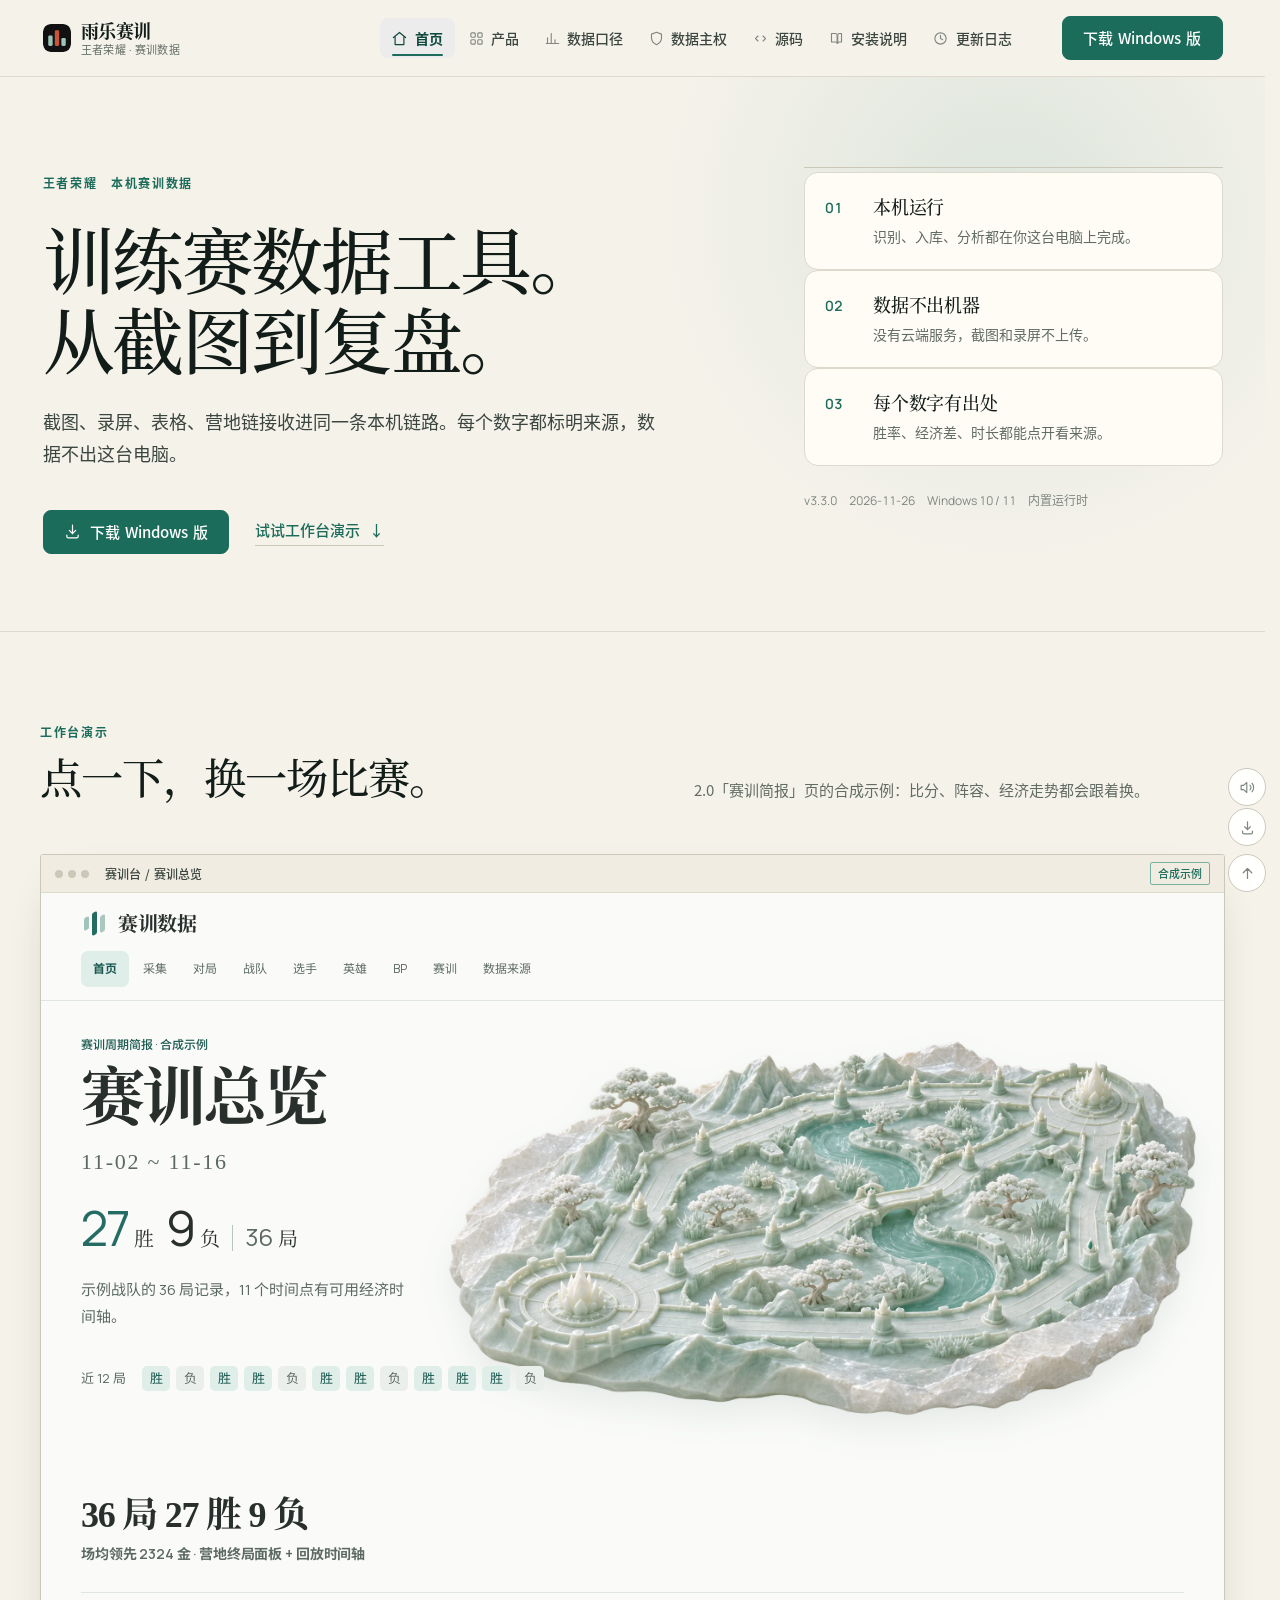
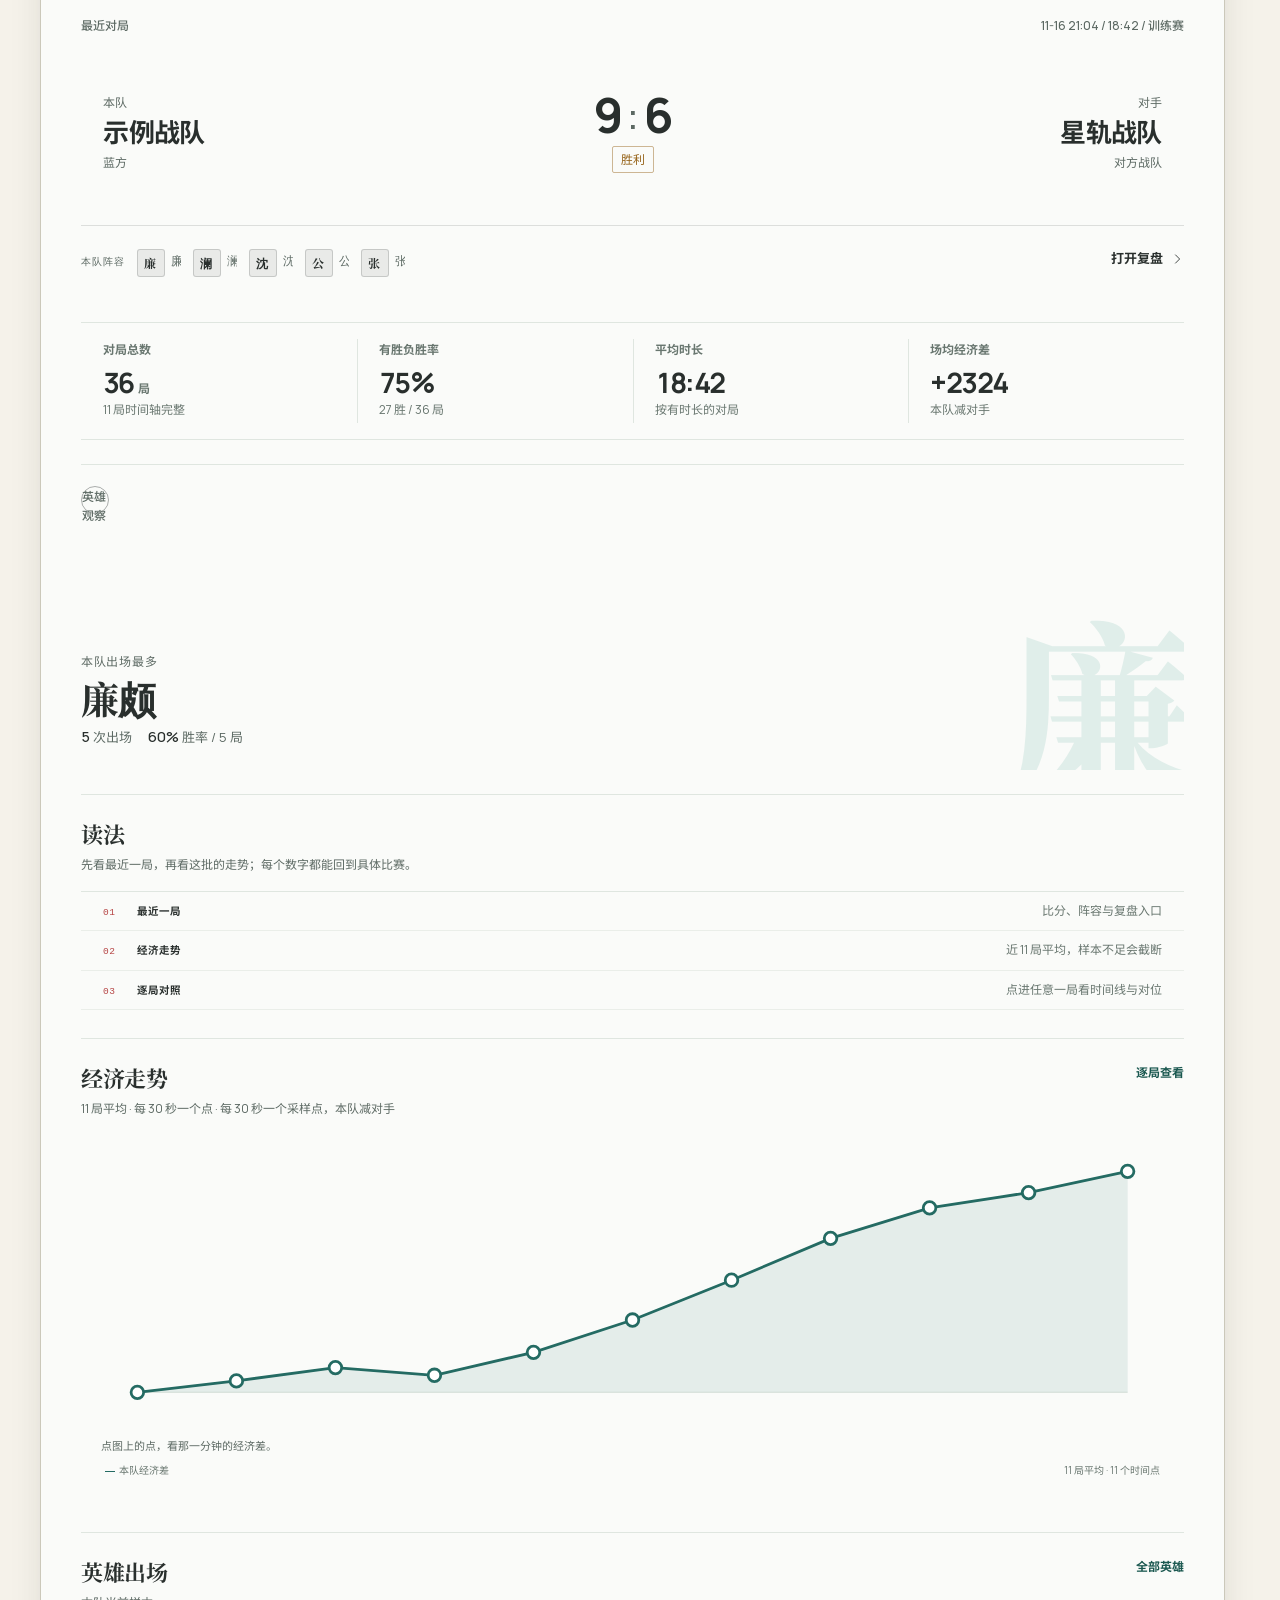
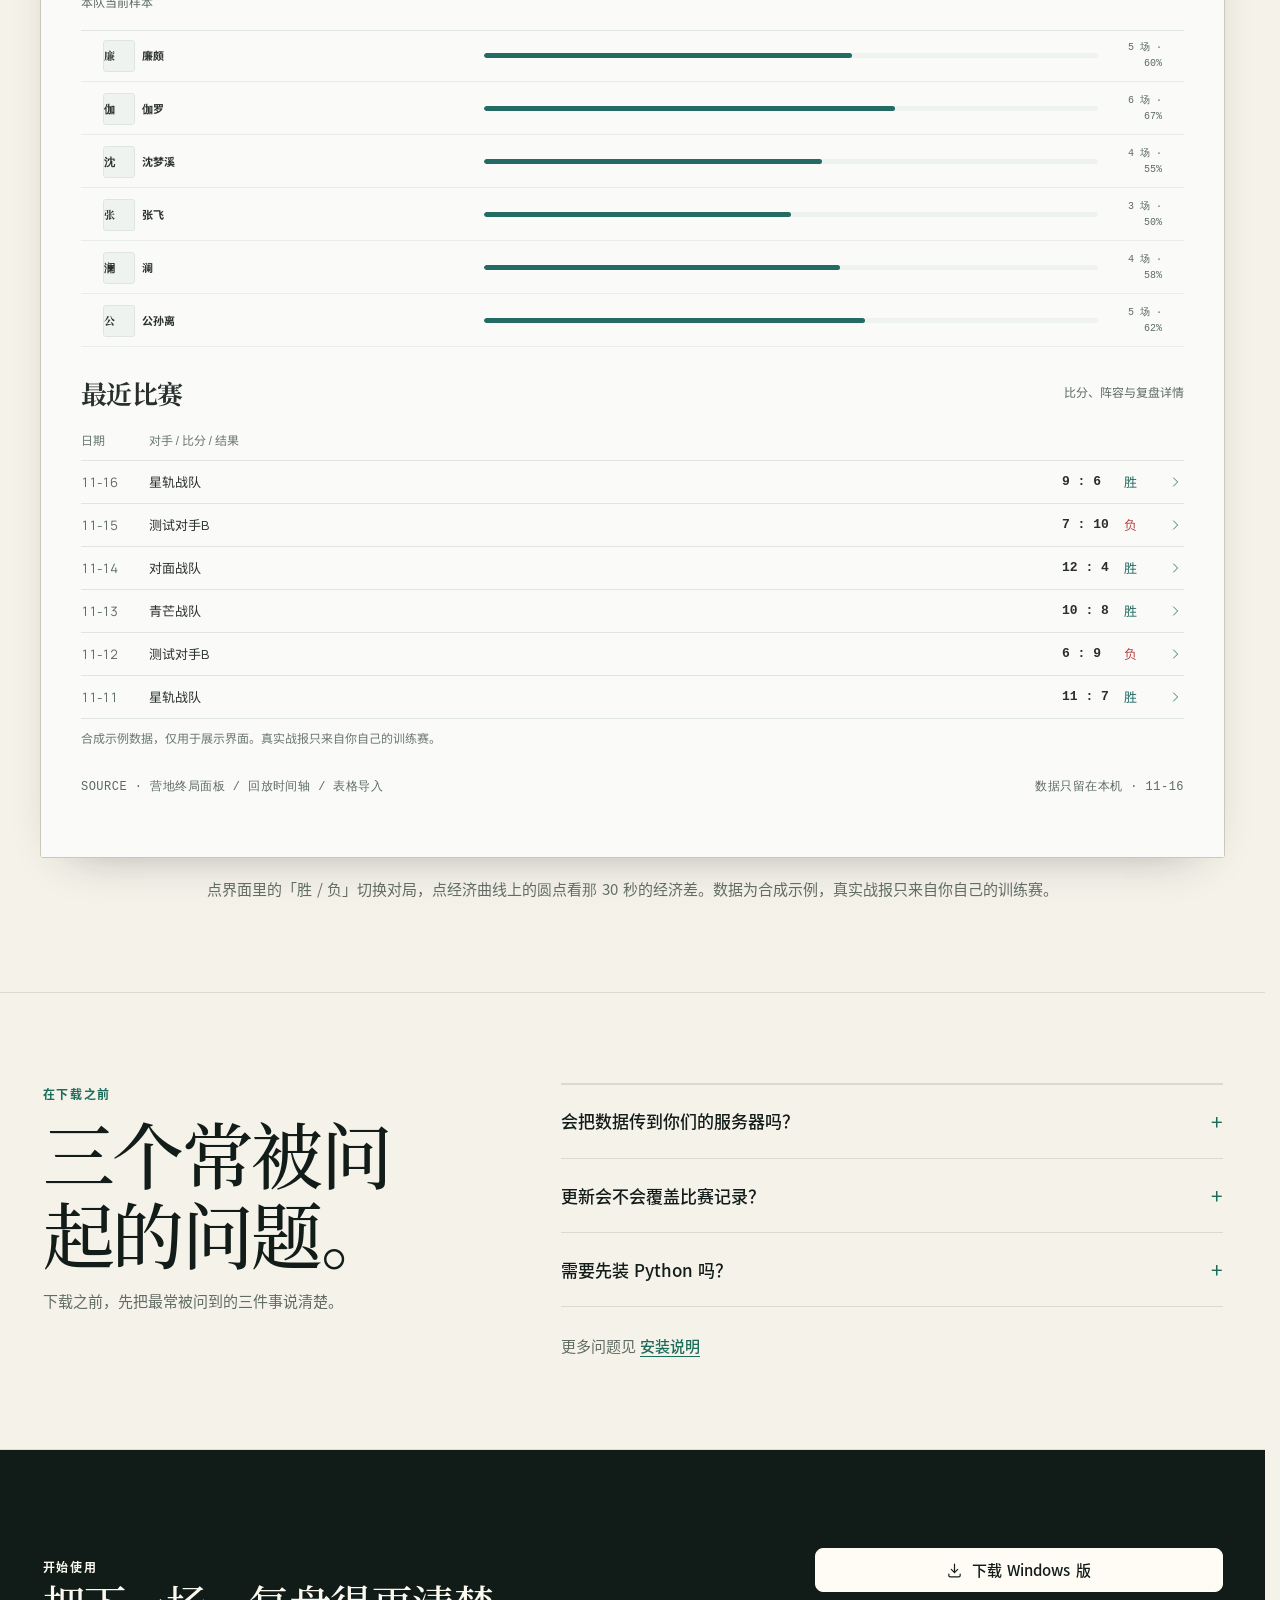
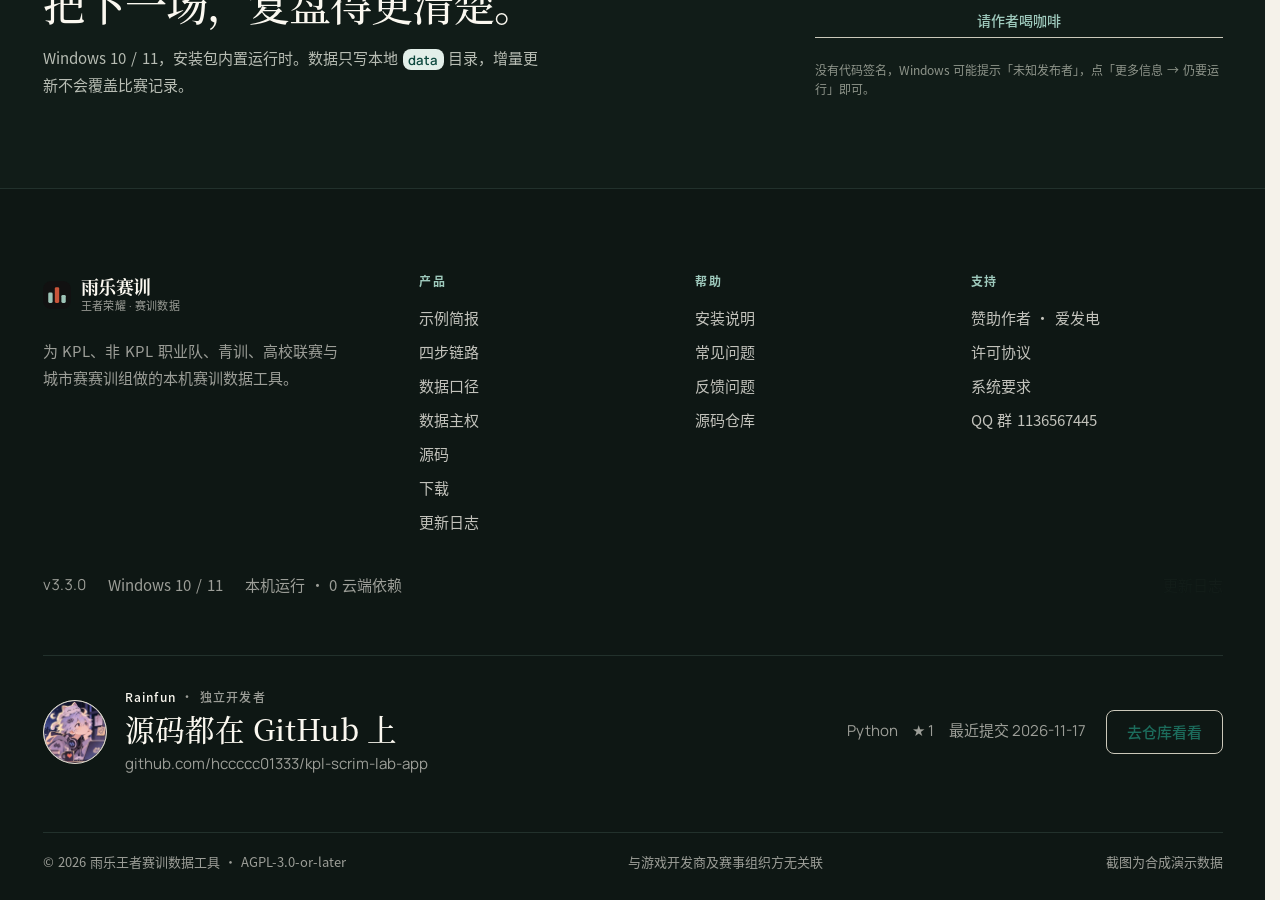
==== commit c368acb3: "官网：v3.0.0（全新视觉体系 + 复盘细节打磨 + 跨局大场收口） 由 scripts/build_website.py 构建，13 个文件更新，0 个删除。" ====
--- a/index.html
+++ b/index.html
@@ -28,8 +28,8 @@
   "applicationCategory": "SportsApplication",
   "operatingSystem": "Windows 10, Windows 11",
   "inLanguage": "zh-CN",
-  "softwareVersion": "3.2.0",
-  "downloadUrl": "https://github.com/hccccc01333/kpl-scrim-lab-app/releases/download/v3.2.0/KPL-Scrim-Lab-3.2.0-setup.exe",
+  "softwareVersion": "3.3.0",
+  "downloadUrl": "https://github.com/hccccc01333/kpl-scrim-lab-app/releases/download/v3.3.0/KPL-Scrim-Lab-3.3.0-setup.exe",
   "screenshot": "https://hccccc01333.github.io/kpl-scrim-lab-site/assets/img/v3-hero.png"
 }
 </script>
@@ -37,15 +37,16 @@
 <link rel="icon" href="data:image/svg+xml,%3Csvg xmlns='http://www.w3.org/2000/svg' viewBox='0 0 32 32'%3E%3Crect width='32' height='32' rx='8' fill='%23111a16'/%3E%3Crect x='6' y='13' width='5' height='12' rx='1.5' fill='%239dc4b7'/%3E%3Crect x='13.5' y='7' width='5' height='18' rx='1.5' fill='%23c9553a'/%3E%3Crect x='21' y='16' width='5' height='9' rx='1.5' fill='%239dc4b7'/%3E%3C/svg%3E">
 <link rel="preload" href="assets/manrope.woff2" as="font" type="font/woff2" crossorigin>
 <link rel="preload" href="assets/noto-sans-sc-light.woff2" as="font" type="font/woff2" crossorigin>
-<link rel="preload" href="assets/img/v3-hero-core.webp?v=6141003474" as="image">
-<link rel="stylesheet" href="assets/style.css?v=6141003474">
-<link rel="stylesheet" href="assets/v6.css?v=6141003474">
-<link rel="stylesheet" href="assets/v14.css?v=6141003474">
+<link rel="preload" href="assets/img/v3-hero-core.webp?v=3f2914a919" as="image">
+<link rel="stylesheet" href="assets/style.css?v=3f2914a919">
+<link rel="stylesheet" href="assets/v6.css?v=3f2914a919">
+<link rel="stylesheet" href="assets/v14.css?v=3f2914a919">
+<link rel="stylesheet" href="assets/v21.css?v=3f2914a919">
 <script>document.documentElement.classList.add('js');</script>
-<script src="assets/site.js?v=6141003474" defer></script>
+<script src="assets/site.js?v=3f2914a919" defer></script>
 <link rel="alternate" type="application/rss+xml" title="雨乐王者赛训数据工具 · 更新日志" href="feed.xml">
 </head>
-<body class="home" data-version="v3.2.0" data-release="2026-11-25">
+<body class="home" data-version="v3.3.0" data-release="2026-11-26">
 
 <a class="skip" href="#main">跳到主要内容</a>
 
@@ -133,7 +134,7 @@
         <span class="v9-fact-no">03</span>
         <div><b>每个数字有出处</b><p>胜率、经济差、时长都能点开看来源。</p></div>
       </div>
-      <p class="v9-hero-meta">v3.2.0　2026-11-25　Windows 10 / 11　内置运行时</p>
+      <p class="v9-hero-meta">v3.3.0　2026-11-26　Windows 10 / 11　内置运行时</p>
     </aside>
   </div>
 </section>
@@ -262,14 +263,14 @@
       </nav>
     </div>
     <div class="footer-status">
-      <span class="mono">v3.2.0</span>
+      <span class="mono">v3.3.0</span>
       <span>Windows 10 / 11</span>
       <span>本机运行 · 0 云端依赖</span>
       <a href="changelog.html">更新日志 </a>
     </div>
     <div class="footer-gh">
       <div class="footer-gh-main">
-        <img class="footer-gh-avatar" src="assets/img/avatar-rainfun.webp?v=6141003474" alt="Rainfun 的头像" width="64" height="64">
+        <img class="footer-gh-avatar" src="assets/img/avatar-rainfun.webp?v=3f2914a919" alt="Rainfun 的头像" width="64" height="64">
         <div>
           <p class="footer-gh-kicker"><b>Rainfun</b> · 独立开发者</p>
           <p class="footer-gh-title"><a href="https://github.com/hccccc01333/kpl-scrim-lab-app">源码都在 GitHub 上</a></p>
@@ -304,7 +305,7 @@
     <div class="sponsor-ways">
       <div class="sponsor-way">
         <p class="sponsor-way-no">01 · 爱发电</p>
-        <img src="assets/img/sponsor-afdian.png?v=6141003474" alt="爱发电赞助页二维码，扫码或点下方按钮都能到达" width="440" height="440">
+        <img src="assets/img/sponsor-afdian.png?v=3f2914a919" alt="爱发电赞助页二维码，扫码或点下方按钮都能到达" width="440" height="440">
         <a class="btn btn--primary btn--block" href="https://afdian.com/a/kplscrim" target="_blank" rel="noopener">去爱发电支持</a>
         <p class="sponsor-way-note sponsor-way-note--qr">扫码或在手机上打开都行</p>
       </div>
@@ -326,7 +327,7 @@
 <dialog class="welcome" id="welcome" aria-labelledby="welcome-title" aria-describedby="welcome-note">
   <div class="welcome-inner">
     <div class="welcome-top">
-      <p class="welcome-ver"><span class="mono">v3.2.0</span><span>2026-11-25</span></p>
+      <p class="welcome-ver"><span class="mono">v3.3.0</span><span>2026-11-26</span></p>
       <button class="welcome-close" type="button" data-welcome-close aria-label="关闭说明">
         <svg viewBox="0 0 24 24" fill="none" stroke="currentColor" stroke-width="1.8" stroke-linecap="round" aria-hidden="true"><path d="m6 6 12 12M18 6 6 18"/></svg>
       </button>
--- a/assets/v21.css
+++ b/assets/v21.css
@@ -0,0 +1,1478 @@
+/* ==========================================================================
+   V21 — 墨玉编排系统 (Jade Editorial)
+
+   官网唯一的视觉语言：深墨页眉 + 暖纸正文 + 青玉强调 + 宋体展示标题。
+   它不是再加一层补丁，而是覆盖 V6 / V14 的排版决策：
+   - 恢复宋体展示字，建立真正的字号层级（旧版把所有标题压成同一无衬线）
+   - 用卡片、底色、留白和光晕建立节奏（旧版只有横线 + 竖线 + 空场）
+   - 内页共用同一个深墨 hero，页脚共用同一块深墨收尾
+   - 所有尺寸走 rem + clamp()，移动端降为单列，不靠 overflow 遮问题
+   载入顺序：style.css → v6.css → v14.css → v21.css（本文件最后）
+   ========================================================================== */
+
+:root {
+  color-scheme: light;
+
+  /* —— 纸与墨 —— */
+  --paper: #f5f2ea;
+  --paper-2: #eeeae0;
+  --surface: #fffcf6;
+  --surface-2: #f0ece2;
+
+  --ink: #121c18;
+  --ink-2: #3b463f;
+  --muted: #616c63;
+  --faint: #7d877e;
+
+  --line: #ddd9cd;
+  --line-2: #cbc8ba;
+  --line-soft: #e9e5da;
+
+  /* —— 青玉：唯一主色；赤铜只做信号 —— */
+  --accent: #1c6c5c;
+  --accent-deep: #104a3f;
+  --accent-soft: #7bb2a3;
+  --accent-on-dark: #9ec9bc;
+  --accent-wash: #e3efe9;
+
+  --celadon: var(--accent);
+  --celadon-deep: var(--accent-deep);
+  --celadon-wash: var(--accent-wash);
+  --celadon-light: var(--accent-soft);
+  --coral: #b86542;
+  --coral-deep: #8c4529;
+  --coral-wash: #f7eae2;
+
+  /* —— 字体：宋体负责气质，黑体负责阅读，Manrope 负责数字 —— */
+  --display: "Noto Serif SC", "Songti SC", "SimSun", serif;
+  --serif: var(--display);
+  --sans: "Noto Sans SC", "PingFang SC", "Microsoft YaHei", system-ui, sans-serif;
+  --font: var(--sans);
+  --mono: "Manrope", "Noto Sans SC", system-ui, sans-serif;
+
+  --fs-display: clamp(2.5rem, 1.7rem + 3.2vw, 4.25rem);
+  --fs-h2: clamp(1.75rem, 1.3rem + 1.7vw, 2.5rem);
+  --fs-lead: clamp(1rem, 0.94rem + 0.28vw, 1.125rem);
+  --fs-body: 1rem;
+  --fs-small: 0.9375rem;
+  --fs-micro: 0.75rem;
+
+  --r-s: 8px;
+  --r-m: 14px;
+  --r-l: 20px;
+  --r-xl: 28px;
+
+  --shadow-card: 0 18px 44px -32px rgba(18, 28, 24, 0.45);
+  --shadow-float: 0 28px 70px -36px rgba(6, 16, 13, 0.65);
+  --hero-ink: #111c18;
+  --hero-paper: #fbf8f0;
+}
+
+html {
+  scroll-padding-top: 5.25rem;
+}
+
+body {
+  background: var(--paper);
+  color: var(--ink);
+  font-family: var(--sans);
+  font-size: var(--fs-body);
+  line-height: 1.75;
+  -webkit-font-smoothing: antialiased;
+}
+
+p, li, dd {
+  overflow-wrap: break-word;
+}
+
+::selection {
+  background: var(--accent-wash);
+  color: var(--accent-deep);
+}
+
+/* --------------------------------------------------------------------------
+   1. 排版层级：标题用宋体，正文用黑体，数字用等宽
+   -------------------------------------------------------------------------- */
+h1, .v5-h1, .page-title, .dl-title, .v9-faq-intro h2 {
+  font-family: var(--display) !important;
+  font-weight: 600 !important;
+  font-size: var(--fs-display) !important;
+  line-height: 1.18 !important;
+  letter-spacing: -0.035em !important;
+  text-wrap: balance;
+}
+
+h2, .sec-head h2, .v5-head h2, .card-title, .v5-cta-inner h2 {
+  font-family: var(--display) !important;
+  font-weight: 600 !important;
+  font-size: var(--fs-h2) !important;
+  line-height: 1.32 !important;
+  letter-spacing: -0.025em !important;
+  text-wrap: balance;
+}
+
+h3, h4 {
+  font-family: var(--display);
+  font-weight: 600;
+  line-height: 1.45;
+}
+
+.page-title em, .v5-h1 em {
+  font-style: normal;
+  color: var(--accent-soft);
+  font-weight: 500;
+}
+
+.page-lede, .v5-sub, .dl-lede, .sec-intro {
+  font-size: var(--fs-lead) !important;
+  line-height: 1.8 !important;
+  text-wrap: pretty;
+}
+
+.page-lede {
+  max-width: 48rem !important;
+  margin-top: 1.5rem !important;
+}
+
+.hero-kicker, .sec-index, .v5-kicker, .v5-eyebrow,
+.sponsor-kicker, .footer-col h2, .doc-toc-title {
+  font-family: var(--sans) !important;
+  font-size: var(--fs-micro) !important;
+  font-weight: 700 !important;
+  letter-spacing: 0.14em !important;
+  color: var(--accent) !important;
+}
+
+.hero-kicker i {
+  width: 7px !important;
+  height: 7px !important;
+  border-radius: 50%;
+  background: var(--coral) !important;
+  box-shadow: 0 0 0 4px rgba(184, 101, 66, 0.16);
+}
+
+.hero-edition, .v9-hero-meta, .v9-fact-no, .board-meta,
+.release-foot, .footer-status .mono {
+  font-family: var(--mono);
+  font-variant-numeric: tabular-nums;
+}
+
+code {
+  font-family: var(--mono);
+  font-size: 0.88em;
+  color: var(--accent-deep);
+  background: var(--accent-wash);
+  border: 0 !important;
+  border-radius: var(--r-s);
+  padding: 0.12em 0.42em;
+  font-weight: 600;
+}
+
+/* --------------------------------------------------------------------------
+   2. 导航与按钮
+   -------------------------------------------------------------------------- */
+.topbar {
+  background: rgba(245, 242, 234, 0.92) !important;
+  backdrop-filter: blur(14px);
+  border-bottom: 1px solid var(--line);
+  position: sticky;
+  top: 0;
+  z-index: 40;
+}
+
+.topbar-inner {
+  min-block-size: 76px;
+}
+
+.brand-name {
+  font-size: 1.0625rem;
+  font-weight: 700;
+  letter-spacing: -0.02em;
+  color: var(--ink) !important;
+}
+
+.brand-sub {
+  font-size: 0.6875rem;
+  color: var(--muted);
+  letter-spacing: 0.04em;
+}
+
+.brand-mark svg {
+  display: block;
+  border-radius: 8px;
+}
+
+.topnav a {
+  font-size: 0.875rem;
+  font-weight: 500;
+  color: var(--ink-2) !important;
+  padding: 0.5rem 0.75rem;
+  border-radius: var(--r-s);
+}
+
+.topnav a:hover {
+  color: var(--accent) !important;
+  background: var(--accent-wash);
+}
+
+.topnav a[aria-current="page"] {
+  color: var(--accent-deep) !important;
+  font-weight: 700;
+}
+
+.topnav a[aria-current="page"]::after {
+  left: 0.75rem;
+  right: 0.75rem;
+  bottom: 2px;
+  height: 2px;
+  border-radius: 2px;
+  background: var(--accent);
+}
+
+.btn {
+  border-radius: var(--r-s) !important;
+  font-family: var(--sans);
+  font-size: 0.9375rem;
+  font-weight: 600;
+  min-height: 44px;
+  padding: 0.7rem 1.25rem;
+  box-shadow: none !important;
+  transition: background-color 180ms ease, border-color 180ms ease,
+    color 180ms ease, transform 180ms ease;
+}
+
+.btn:active {
+  transform: translateY(1px);
+}
+
+.btn--primary, .topbar-cta .btn--primary, .hero .btn--primary,
+.v5-actions .btn--primary {
+  background: var(--accent) !important;
+  color: #fff !important;
+  border: 1px solid var(--accent) !important;
+}
+
+.btn--primary:hover, .topbar-cta .btn--primary:hover,
+.hero .btn--primary:hover, .v5-actions .btn--primary:hover {
+  background: var(--accent-deep) !important;
+  border-color: var(--accent-deep) !important;
+  color: #fff !important;
+}
+
+.btn--ghost {
+  color: var(--accent) !important;
+  border-color: var(--line-2) !important;
+  background: transparent;
+}
+
+.btn--ghost:hover {
+  background: var(--accent-wash) !important;
+  border-color: var(--accent-soft) !important;
+}
+
+a:focus-visible, button:focus-visible, summary:focus-visible {
+  outline: 2px solid var(--accent);
+  outline-offset: 3px;
+}
+
+/* --------------------------------------------------------------------------
+   3. 内页页眉：深墨 + 青玉光晕（全站统一的一张“封面”）
+   -------------------------------------------------------------------------- */
+.page-hero {
+  position: relative;
+  isolation: isolate;
+  overflow: hidden;
+  background: var(--hero-ink) !important;
+  color: var(--hero-paper);
+  border-radius: 0 0 var(--r-xl) var(--r-xl);
+  padding-block: clamp(72px, 8vw, 112px) !important;
+}
+
+.page-hero::before {
+  content: "";
+  position: absolute;
+  z-index: -1;
+  inset: -40% -10% auto auto;
+  inline-size: min(62vw, 760px);
+  aspect-ratio: 1;
+  background: radial-gradient(circle at 50% 50%,
+      rgba(124, 190, 168, 0.22), rgba(28, 108, 92, 0.08) 46%, transparent 70%);
+  pointer-events: none;
+}
+
+.page-hero::after {
+  content: "";
+  position: absolute;
+  z-index: -1;
+  inset-inline-start: -12%;
+  inset-block-end: -120%;
+  inline-size: min(48vw, 540px);
+  aspect-ratio: 1;
+  border: 1px solid rgba(158, 201, 188, 0.14);
+  border-radius: 50%;
+  pointer-events: none;
+}
+
+.page-hero > .shell {
+  position: relative;
+  z-index: 1;
+}
+
+.hero-masthead {
+  display: flex;
+  flex-wrap: wrap;
+  align-items: center;
+  justify-content: space-between;
+  gap: 0.75rem 1.5rem;
+  margin-bottom: clamp(28px, 3.5vw, 48px);
+  border-block-end: 0;
+  padding-block-end: 0;
+}
+
+.page-hero .hero-kicker {
+  color: var(--accent-on-dark) !important;
+}
+
+.page-hero .hero-edition {
+  font-size: var(--fs-micro);
+  letter-spacing: 0.08em;
+  color: rgba(251, 248, 240, 0.58);
+}
+
+.page-hero .page-title {
+  color: var(--hero-paper) !important;
+  max-width: 24ch;
+}
+
+.page-hero .page-lede {
+  color: rgba(251, 248, 240, 0.74) !important;
+}
+
+.page-hero .page-lede strong, .page-hero .page-lede b {
+  color: var(--hero-paper);
+}
+
+/* 数据口径页：标题在左，计算轨迹卡在右 */
+.pg-metrics .page-hero .shell {
+  display: grid;
+  grid-template-columns: minmax(0, 1.1fr) minmax(300px, 0.9fr);
+  column-gap: clamp(32px, 5vw, 76px);
+  row-gap: 0;
+  align-items: center;
+}
+
+.pg-metrics .hero-masthead {
+  grid-column: 1 / -1;
+}
+
+.pg-metrics .page-title,
+.pg-metrics .page-lede,
+.pg-metrics .mx-formula {
+  grid-column: 1;
+}
+
+.pg-metrics .mx-hero-visual {
+  grid-column: 2;
+  grid-row: 2 / span 3;
+}
+
+.mx-formula {
+  display: inline-flex !important;
+  align-items: center;
+  flex-wrap: wrap;
+  gap: 0.45em;
+  inline-size: fit-content;
+  margin-block-start: clamp(28px, 3vw, 40px) !important;
+  padding: 0.7rem 1.15rem !important;
+  border: 1px solid rgba(158, 201, 188, 0.26) !important;
+  border-top: 1px solid rgba(158, 201, 188, 0.26) !important;
+  border-radius: 100px;
+  background: rgba(255, 255, 255, 0.06);
+  color: rgba(251, 248, 240, 0.75) !important;
+  font-family: var(--mono);
+  font-size: clamp(0.9375rem, 0.85rem + 0.4vw, 1.125rem);
+  font-variant-numeric: tabular-nums;
+  backdrop-filter: blur(8px);
+}
+
+.mx-formula span:last-child {
+  color: var(--accent-on-dark) !important;
+}
+
+.mx-formula b {
+  color: var(--coral) !important;
+  font-weight: 600;
+}
+
+.mx-formula i {
+  color: rgba(251, 248, 240, 0.5) !important;
+}
+
+/* 计算轨迹卡：只做装饰，屏幕阅读器跳过 */
+.mx-hero-visual {
+  position: relative;
+  inline-size: 100%;
+  max-inline-size: 420px;
+  margin-inline-start: auto;
+  padding: clamp(24px, 2.4vw, 32px);
+  border: 1px solid rgba(158, 201, 188, 0.2);
+  border-radius: var(--r-l);
+  background: linear-gradient(155deg, rgba(255, 255, 255, 0.1), rgba(255, 255, 255, 0.025));
+  box-shadow: var(--shadow-float);
+  backdrop-filter: blur(12px);
+  color: var(--hero-paper);
+}
+
+.mx-trace-top {
+  display: flex;
+  flex-wrap: wrap;
+  justify-content: space-between;
+  gap: 0.5rem 1rem;
+  font-family: var(--mono);
+  font-size: var(--fs-micro);
+  font-weight: 600;
+  letter-spacing: 0.12em;
+  color: var(--accent-on-dark);
+}
+
+.mx-trace-top span:last-child {
+  color: rgba(251, 248, 240, 0.45);
+}
+
+.mx-trace-formula {
+  display: flex;
+  flex-wrap: nowrap;
+  align-items: baseline;
+  gap: 0.3em;
+  margin-block: 1.5rem 1.75rem;
+  font-family: var(--mono);
+  font-size: clamp(1.125rem, 0.95rem + 0.7vw, 1.5rem);
+  font-variant-numeric: tabular-nums;
+  letter-spacing: -0.02em;
+  white-space: nowrap;
+}
+
+.mx-trace-formula .tk-name {
+  font-weight: 700;
+}
+
+.mx-trace-formula .tk-op {
+  color: rgba(251, 248, 240, 0.45);
+}
+
+.mx-trace-formula .tk-var {
+  color: var(--accent-on-dark);
+  font-weight: 600;
+}
+
+.mx-trace-rows {
+  display: grid;
+  gap: 1rem;
+}
+
+.mx-trace-rows > div {
+  display: grid;
+  grid-template-columns: 5.25rem 2.5rem minmax(0, 1fr);
+  align-items: center;
+  gap: 0.75rem;
+}
+
+.mx-trace-rows span {
+  font-family: var(--mono);
+  font-size: var(--fs-micro);
+  font-weight: 600;
+  letter-spacing: 0.1em;
+  color: rgba(251, 248, 240, 0.55);
+}
+
+.mx-trace-rows b {
+  font-family: var(--mono);
+  font-size: 1rem;
+  font-variant-numeric: tabular-nums;
+  text-align: end;
+  color: var(--hero-paper);
+}
+
+.mx-trace-rows i {
+  display: block;
+  height: 6px;
+  border-radius: 100px;
+  background: rgba(255, 255, 255, 0.12);
+  overflow: hidden;
+}
+
+.mx-trace-rows i::before {
+  content: "";
+  display: block;
+  width: var(--w);
+  height: 100%;
+  border-radius: inherit;
+  background: linear-gradient(to right, var(--accent-soft), var(--accent-on-dark));
+}
+
+.mx-trace-rows > div:nth-child(1) i { --w: 75%; }
+.mx-trace-rows > div:nth-child(2) i { --w: 25%; }
+.mx-trace-rows > div:nth-child(3) i { --w: 100%; }
+
+.mx-trace-foot {
+  margin-block-start: 1.75rem;
+  padding-block-start: 1rem;
+  border-block-start: 1px solid rgba(158, 201, 188, 0.18);
+  font-size: 0.8125rem;
+  line-height: 1.7;
+  color: rgba(251, 248, 240, 0.6);
+}
+
+/* --------------------------------------------------------------------------
+   4. 章节头：编号成为胶囊标签，不再是一根横线
+   -------------------------------------------------------------------------- */
+.section {
+  padding-block: clamp(64px, 6vw, 88px);
+}
+
+.section--flush {
+  padding-block-start: clamp(64px, 6vw, 88px);
+}
+
+.sec-head {
+  display: grid;
+  grid-template-columns: minmax(0, 1.15fr) minmax(0, 0.85fr);
+  gap: clamp(24px, 4vw, 64px);
+  align-items: end;
+  margin-block-end: clamp(36px, 4.5vw, 64px);
+  padding-block-start: 0;
+  border-block-start: 0;
+}
+
+.sec-index {
+  display: inline-flex;
+  align-items: center;
+  gap: 0.5rem;
+  inline-size: fit-content;
+  margin-block-end: 1.15rem !important;
+  padding: 0.35rem 0.8rem;
+  border-radius: 100px;
+  background: var(--accent-wash);
+  font-family: var(--sans) !important;
+  font-size: var(--fs-micro) !important;
+  font-weight: 700 !important;
+  letter-spacing: 0.08em !important;
+  color: var(--accent-deep) !important;
+}
+
+.sec-index::before {
+  content: "";
+  inline-size: 6px;
+  block-size: 6px;
+  border-radius: 50%;
+  background: currentColor;
+}
+
+.sec-head-main h2 {
+  max-inline-size: 22ch;
+}
+
+.sec-intro {
+  max-inline-size: 34rem;
+  padding-block-end: 0;
+  padding-inline-start: 1.25rem;
+  border-inline-start: 2px solid var(--accent-soft);
+  color: var(--muted) !important;
+}
+
+/* --------------------------------------------------------------------------
+   5. 数据口径 · 01 战绩与时长
+   -------------------------------------------------------------------------- */
+.mx-specs {
+  display: grid;
+  grid-template-columns: repeat(2, minmax(0, 1fr));
+  gap: clamp(16px, 1.6vw, 22px);
+  border-block-start: 0;
+}
+
+.mx-spec {
+  display: grid;
+  grid-template-columns: auto minmax(0, 1fr);
+  gap: clamp(16px, 1.6vw, 22px);
+  padding: clamp(24px, 2.4vw, 34px);
+  border: 1px solid var(--line) !important;
+  border-radius: var(--r-l) !important;
+  background: var(--surface) !important;
+  box-shadow: var(--shadow-card);
+  transition: transform 200ms ease, border-color 200ms ease, box-shadow 200ms ease;
+}
+
+.mx-spec:hover {
+  transform: translateY(-3px);
+  border-color: var(--accent-soft) !important;
+  box-shadow: 0 26px 52px -32px rgba(18, 28, 24, 0.5);
+}
+
+.mx-no {
+  display: grid;
+  place-items: center;
+  inline-size: 42px;
+  block-size: 42px;
+  padding-block-start: 0;
+  border-radius: 12px;
+  background: var(--accent-wash);
+  color: var(--accent-deep) !important;
+  font-family: var(--mono);
+  font-size: 0.8125rem;
+  font-weight: 700;
+  letter-spacing: 0;
+}
+
+.mx-spec h3 {
+  margin-block-end: 0.8rem;
+  font-size: clamp(1.25rem, 1.1rem + 0.6vw, 1.5rem);
+  letter-spacing: -0.02em;
+  color: var(--ink);
+}
+
+.mx-spec p {
+  max-inline-size: 58ch;
+  font-size: 1rem;
+  line-height: 1.8;
+  color: var(--ink-2);
+}
+
+.mx-spec p + p {
+  margin-block-start: 0.85rem;
+  padding-inline-start: 0.9rem;
+  border-inline-start: 2px solid var(--accent-wash);
+}
+
+.mx-spec b {
+  color: var(--accent-deep);
+  font-weight: 700;
+}
+
+.mx-note {
+  font-size: 0.875rem !important;
+  color: var(--muted) !important;
+}
+
+/* --------------------------------------------------------------------------
+   6. 数据覆盖：深墨双卡
+   -------------------------------------------------------------------------- */
+.mx-dark {
+  background: #16241f !important;
+  color: var(--hero-paper);
+  border-radius: var(--r-xl) var(--r-xl) 0 0;
+  padding-block-end: clamp(72px, 7vw, 100px) !important;
+  position: relative;
+  overflow: hidden;
+}
+
+.mx-dark::before {
+  content: "";
+  position: absolute;
+  inset: auto -10% -60% auto;
+  inline-size: min(52vw, 620px);
+  aspect-ratio: 1;
+  background: radial-gradient(circle, rgba(123, 178, 163, 0.14), transparent 68%);
+  pointer-events: none;
+}
+
+.mx-dark > .shell {
+  position: relative;
+}
+
+.mx-dark .sec-head h2 {
+  color: var(--hero-paper) !important;
+}
+
+.mx-dark .sec-index {
+  background: rgba(158, 201, 188, 0.12);
+  color: var(--accent-on-dark) !important;
+}
+
+.mx-dark .sec-intro {
+  color: rgba(251, 248, 240, 0.68) !important;
+  border-inline-start-color: rgba(158, 201, 188, 0.5);
+}
+
+.mx-split {
+  grid-template-columns: repeat(2, minmax(0, 1fr));
+  gap: clamp(16px, 1.6vw, 22px);
+  margin-block-start: 0;
+  border: 0;
+  background: transparent;
+}
+
+.mx-block {
+  position: relative;
+  padding: clamp(26px, 2.6vw, 38px);
+  border: 1px solid rgba(158, 201, 188, 0.2) !important;
+  border-radius: var(--r-l);
+  background: rgba(255, 255, 255, 0.045) !important;
+  box-shadow: none;
+}
+
+.mx-block::before {
+  content: "";
+  position: absolute;
+  inset-block-start: clamp(26px, 2.6vw, 38px);
+  inset-inline-start: 0;
+  inline-size: 3px;
+  block-size: 36px;
+  border-radius: 0 3px 3px 0;
+  background: var(--accent-soft);
+}
+
+.mx-block h3 {
+  font-family: var(--display);
+  font-size: clamp(1.25rem, 1.1rem + 0.6vw, 1.5rem) !important;
+  color: var(--hero-paper) !important;
+}
+
+.mx-block p {
+  max-inline-size: 52ch;
+  font-size: 1rem;
+  line-height: 1.8;
+  color: rgba(251, 248, 240, 0.72) !important;
+}
+
+.mx-block b {
+  color: var(--accent-on-dark) !important;
+}
+
+/* --------------------------------------------------------------------------
+   7. BP 手序：四张规则卡 + 一块数据铭牌
+   -------------------------------------------------------------------------- */
+.mx-rules {
+  grid-template-columns: minmax(0, 1fr) minmax(280px, 340px);
+  gap: clamp(20px, 2.4vw, 32px);
+  align-items: start;
+  margin-block-start: 0;
+}
+
+.mx-rules dl {
+  display: grid;
+  grid-template-columns: repeat(2, minmax(0, 1fr));
+  gap: clamp(16px, 1.6vw, 22px);
+  border-block-start: 0;
+}
+
+.mx-rules dl > div {
+  display: block;
+  padding: clamp(22px, 2.2vw, 30px);
+  border: 1px solid var(--line) !important;
+  border-bottom: 1px solid var(--line) !important;
+  border-radius: var(--r-l);
+  background: var(--surface);
+  box-shadow: var(--shadow-card);
+}
+
+.mx-rules dt {
+  display: inline-flex;
+  align-items: center;
+  padding: 0.35rem 0.75rem;
+  border-radius: var(--r-s);
+  background: var(--accent-wash);
+  color: var(--accent-deep);
+  font-family: var(--mono);
+  font-size: 0.8125rem;
+  font-weight: 700;
+  letter-spacing: 0.01em;
+}
+
+.mx-rules dd {
+  margin-block-start: 1rem;
+  font-size: 1rem;
+  line-height: 1.8;
+  color: var(--ink-2);
+}
+
+.mx-fact {
+  position: relative;
+  overflow: hidden;
+  padding: clamp(26px, 2.6vw, 36px);
+  border: 1px solid rgba(158, 201, 188, 0.18) !important;
+  border-radius: var(--r-l);
+  background: linear-gradient(155deg, #1a3b32, #10241e) !important;
+  color: var(--hero-paper);
+  box-shadow: var(--shadow-card);
+}
+
+.mx-fact::after {
+  content: "";
+  position: absolute;
+  inset: -30% -40% auto auto;
+  inline-size: 260px;
+  aspect-ratio: 1;
+  border-radius: 50%;
+  background: radial-gradient(circle, rgba(123, 178, 163, 0.22), transparent 70%);
+  pointer-events: none;
+}
+
+.mx-fact > b {
+  display: block;
+  font-family: var(--mono);
+  font-size: clamp(3rem, 2rem + 3.2vw, 4.5rem);
+  font-weight: 700;
+  line-height: 1;
+  letter-spacing: -0.055em;
+  color: var(--hero-paper);
+}
+
+.mx-fact p {
+  margin-block: 1.25rem 1rem;
+  font-size: var(--fs-small);
+  line-height: 1.8;
+  color: rgba(251, 248, 240, 0.78) !important;
+}
+
+.mx-fact p b {
+  color: var(--accent-on-dark) !important;
+}
+
+.mx-fact small {
+  font-size: 0.8125rem;
+  line-height: 1.75;
+  color: rgba(251, 248, 240, 0.56);
+}
+
+/* --------------------------------------------------------------------------
+   8. 边界：四张原则卡
+   -------------------------------------------------------------------------- */
+.faq-grid.mx-limits {
+  display: grid;
+  grid-template-columns: repeat(2, minmax(0, 1fr));
+  gap: clamp(16px, 1.6vw, 22px);
+  margin-block-start: 0;
+}
+
+.mx-limits .faq-cell {
+  padding: clamp(24px, 2.4vw, 32px);
+  border: 1px solid var(--line) !important;
+  border-radius: var(--r-l) !important;
+  background: var(--surface) !important;
+  box-shadow: var(--shadow-card);
+}
+
+.mx-limits .faq-cell h3 {
+  margin-block-end: 0.85rem;
+  font-size: 1.25rem;
+  color: var(--accent-deep);
+}
+
+.mx-limits .faq-cell h3::before {
+  content: "";
+  display: inline-block;
+  inline-size: 8px;
+  block-size: 8px;
+  margin-inline-end: 0.6rem;
+  vertical-align: 0.15em;
+  border-radius: 50%;
+  background: var(--coral);
+}
+
+.mx-limits .faq-cell p {
+  font-size: 1rem;
+  line-height: 1.8;
+  color: var(--ink-2);
+}
+
+.mx-source {
+  margin-block-start: clamp(28px, 3vw, 40px) !important;
+  font-size: 0.875rem;
+}
+
+.mx-source a {
+  color: var(--accent) !important;
+  text-decoration-thickness: 1px;
+  text-underline-offset: 4px;
+}
+
+/* --------------------------------------------------------------------------
+   9. 收尾 CTA + 页脚
+   -------------------------------------------------------------------------- */
+.page-tail {
+  position: relative;
+  isolation: isolate;
+  overflow: hidden;
+  background: var(--hero-ink) !important;
+  color: var(--hero-paper);
+  border-radius: var(--r-xl) var(--r-xl) 0 0;
+  border-block-start: 0;
+  padding-block: clamp(64px, 7vw, 96px);
+}
+
+.page-tail::before {
+  content: "";
+  position: absolute;
+  z-index: -1;
+  inset: -60% auto auto -10%;
+  inline-size: min(60vw, 700px);
+  aspect-ratio: 1;
+  background: radial-gradient(circle, rgba(124, 190, 168, 0.18), transparent 68%);
+  pointer-events: none;
+}
+
+.page-tail-inner {
+  display: grid;
+  grid-template-columns: minmax(0, 1fr) auto;
+  gap: clamp(28px, 4vw, 56px);
+  align-items: end;
+  border-block-start: 0;
+  padding-block-start: 0;
+}
+
+.page-tail .sec-index {
+  background: rgba(158, 201, 188, 0.12);
+  color: var(--accent-on-dark) !important;
+}
+
+.page-tail-inner h2 {
+  color: var(--hero-paper) !important;
+}
+
+.page-tail-actions {
+  display: flex;
+  flex-wrap: wrap;
+  align-items: center;
+  gap: 1rem 1.75rem;
+}
+
+.page-tail .text-link,
+.page-tail a:not(.btn) {
+  color: var(--accent-on-dark) !important;
+}
+
+.footer {
+  background: #0e1714 !important;
+  color: rgba(251, 248, 240, 0.82);
+  border-block-start: 1px solid rgba(158, 201, 188, 0.14);
+  padding-block-start: clamp(64px, 7vw, 96px);
+}
+
+.footer .brand-name {
+  color: var(--hero-paper) !important;
+}
+
+.footer .brand-sub,
+.footer-brand p,
+.footer-legal,
+.footer-status,
+.footer-gh-repo,
+.footer-gh-meta,
+.footer-gh-kicker {
+  color: rgba(251, 248, 240, 0.6) !important;
+}
+
+.footer-brand p {
+  max-inline-size: 38ch;
+  margin-block-start: 1.25rem;
+  font-size: var(--fs-small);
+  line-height: 1.8;
+}
+
+.footer-col h2 {
+  color: var(--accent-on-dark) !important;
+}
+
+.footer-col a,
+.footer-link-btn {
+  color: rgba(251, 248, 240, 0.76) !important;
+  font-size: var(--fs-small);
+  line-height: 2.1;
+}
+
+.footer-col a:hover,
+.footer-link-btn:hover {
+  color: var(--accent-on-dark) !important;
+}
+
+.footer-gh {
+  border-block-start: 1px solid rgba(158, 201, 188, 0.14);
+}
+
+.footer-gh-title a {
+  color: var(--hero-paper) !important;
+  font-family: var(--display);
+  font-size: clamp(1.25rem, 1rem + 1vw, 1.75rem);
+  font-weight: 600;
+}
+
+.footer-gh-kicker b {
+  color: var(--hero-paper) !important;
+}
+
+.footer-gh-avatar {
+  border-radius: 50%;
+}
+
+.footer-legal {
+  border-block-start: 1px solid rgba(158, 201, 188, 0.14);
+  font-size: 0.8125rem;
+}
+
+/* --------------------------------------------------------------------------
+   9b. 深色内容带：v6 把 .section--black 的背景与文字全清成了透明，
+       这里按 V21 的深墨语言重新点亮（隐私 / 安装 / 下载页共用）
+   -------------------------------------------------------------------------- */
+.section--black {
+  position: relative;
+  isolation: isolate;
+  overflow: hidden;
+  background: #16241f !important;
+  color: var(--hero-paper) !important;
+  border-radius: var(--r-xl) var(--r-xl) 0 0;
+  margin-block: 0;
+}
+
+.section--black::before {
+  content: "";
+  position: absolute;
+  z-index: -1;
+  inset: -40% -8% auto auto;
+  inline-size: min(50vw, 600px);
+  aspect-ratio: 1;
+  background: radial-gradient(circle, rgba(123, 178, 163, 0.14), transparent 68%);
+  pointer-events: none;
+}
+
+.section--black > .shell {
+  position: relative;
+}
+
+.section--black h2,
+.section--black h3,
+.section--black h4,
+.section--black b,
+.section--black strong {
+  color: var(--hero-paper) !important;
+}
+
+.section--black p,
+.section--black li,
+.section--black dd,
+.section--black .sec-intro {
+  color: rgba(251, 248, 240, 0.76) !important;
+}
+
+.section--black .sec-index {
+  background: rgba(158, 201, 188, 0.12);
+  color: var(--accent-on-dark) !important;
+}
+
+.section--black code {
+  background: rgba(158, 201, 188, 0.14);
+  border-color: rgba(158, 201, 188, 0.2) !important;
+  color: var(--accent-on-dark) !important;
+}
+
+.section--black .privacy-grid > div,
+.section--black .data-card {
+  border: 1px solid rgba(158, 201, 188, 0.2) !important;
+  border-radius: var(--r-l) !important;
+  background: rgba(255, 255, 255, 0.05) !important;
+  box-shadow: none;
+}
+
+.section--black .data-head .mono {
+  color: var(--hero-paper) !important;
+}
+
+.section--black .checks li {
+  border-block-start-color: rgba(158, 201, 188, 0.18);
+}
+
+.section--black .check-no {
+  color: var(--accent-on-dark) !important;
+}
+
+.section--black .checks .check-no,
+.section--black .cta-copy code {
+  color: var(--accent-on-dark) !important;
+}
+
+/* 页眉紧接深色分区时不做圆角收口，避免出现纸色缺口 */
+.pg-product .page-hero,
+.pg-privacy .page-hero {
+  border-radius: 0;
+}
+
+/* --------------------------------------------------------------------------
+   10. 首页：同样一套色彩与字阶，封面增加青玉光晕
+   -------------------------------------------------------------------------- */
+.v5-hero {
+  position: relative;
+  isolation: isolate;
+  overflow: hidden;
+  background: var(--paper) !important;
+}
+
+.v5-hero::before {
+  content: "";
+  position: absolute;
+  z-index: -1;
+  inset: -40% -8% auto auto;
+  inline-size: min(58vw, 720px);
+  aspect-ratio: 1;
+  background: radial-gradient(circle, rgba(123, 178, 163, 0.2), transparent 68%);
+  pointer-events: none;
+}
+
+.v5-h1 {
+  color: var(--ink) !important;
+  max-inline-size: 18ch;
+}
+
+.v9-fact {
+  border: 1px solid var(--line) !important;
+  border-radius: var(--r-m) !important;
+  background: var(--surface) !important;
+  padding: 1.25rem !important;
+  box-shadow: var(--shadow-card);
+}
+
+.v9-fact b {
+  font-family: var(--display);
+  font-size: 1.0625rem;
+}
+
+.v9-fact p {
+  font-size: 0.875rem;
+  color: var(--muted);
+}
+
+.v9-fact-no {
+  color: var(--accent);
+}
+
+.v5-cta, .v5-cta-inner {
+  background: var(--hero-ink) !important;
+}
+
+.v5-cta h2, .v5-cta .v5-eyebrow {
+  color: var(--hero-paper) !important;
+}
+
+/* --------------------------------------------------------------------------
+   11. 自适应：布局降列，不留横向滚动，不靠裁切遮问题
+   -------------------------------------------------------------------------- */
+@media (max-width: 980px) {
+  .pg-metrics .page-hero .shell {
+    grid-template-columns: minmax(0, 1fr);
+  }
+
+  .pg-metrics .hero-masthead,
+  .pg-metrics .page-title,
+  .pg-metrics .page-lede,
+  .pg-metrics .mx-formula,
+  .pg-metrics .mx-hero-visual {
+    grid-column: 1;
+    grid-row: auto;
+  }
+
+  .mx-hero-visual {
+    max-inline-size: 480px;
+    margin-inline-start: 0;
+    margin-block-start: 2.5rem;
+  }
+
+  .mx-specs,
+  .mx-rules dl,
+  .mx-split,
+  .faq-grid.mx-limits {
+    grid-template-columns: minmax(0, 1fr);
+  }
+
+  .mx-rules {
+    grid-template-columns: minmax(0, 1fr);
+  }
+}
+
+@media (max-width: 760px) {
+  .topbar-inner {
+    min-block-size: 64px;
+  }
+
+  .topnav {
+    display: none;
+  }
+
+  .sec-head {
+    grid-template-columns: minmax(0, 1fr);
+    align-items: start;
+  }
+
+  .sec-head-main h2 {
+    max-inline-size: none;
+  }
+
+  .page-tail-inner {
+    grid-template-columns: minmax(0, 1fr);
+    align-items: start;
+  }
+
+  .footer-grid {
+    grid-template-columns: repeat(2, minmax(0, 1fr)) !important;
+  }
+
+  .footer-brand {
+    grid-column: 1 / -1;
+  }
+
+  .footer-gh {
+    flex-wrap: wrap;
+    gap: 1.5rem;
+  }
+}
+
+@media (max-width: 520px) {
+  .page-hero, .mx-dark, .page-tail {
+    border-radius: 0 0 var(--r-l) var(--r-l);
+  }
+
+  .mx-dark, .page-tail {
+    border-radius: var(--r-l) var(--r-l) 0 0;
+  }
+
+  .hero-masthead {
+    align-items: flex-start;
+    flex-direction: column;
+  }
+
+  .mx-spec {
+    grid-template-columns: minmax(0, 1fr);
+  }
+
+  .mx-trace-rows > div {
+    grid-template-columns: 4.75rem 2.25rem minmax(0, 1fr);
+  }
+
+  .footer-grid {
+    grid-template-columns: minmax(0, 1fr) !important;
+  }
+}
+
+@media (prefers-reduced-motion: reduce) {
+  html {
+    scroll-behavior: auto;
+  }
+
+  .mx-spec,
+  .btn {
+    transition: none;
+  }
+
+  .mx-spec:hover,
+  .btn:active {
+    transform: none;
+  }
+}
+
+/* ==========================================================================
+   V21b — 动态层：渐进增强，默认静态，只有 no-preference 才启动动画
+   ========================================================================== */
+
+/* 滚动进度：CSS scroll-driven，无需 JS 监听器 */
+body::before {
+  content: "";
+  display: block;
+  position: fixed;
+  inset-block-start: 0;
+  inset-inline: 0;
+  block-size: 3px;
+  z-index: 70;
+  pointer-events: none;
+  background: linear-gradient(to right, var(--accent), var(--accent-soft));
+  transform: scaleX(0);
+  transform-origin: 0 50%;
+}
+
+@keyframes v21-scroll-progress {
+  to { transform: scaleX(1); }
+}
+
+@media (prefers-reduced-motion: no-preference) {
+  body::before {
+    animation: v21-scroll-progress linear both;
+    animation-timeline: scroll(root block);
+  }
+}
+
+/* 顶栏：滚动向下收起、向上回来；方向由 site.js 的 is-tucked 统一控制，
+   键盘焦点在栏内时保持显示 */
+html {
+  container-type: scroll-state;
+}
+
+.topbar {
+  transition: translate 280ms ease-out, box-shadow 280ms ease-out;
+}
+
+.topbar.is-tucked:not(:focus-within) {
+  translate: 0 -100%;
+}
+
+.topbar:focus-within {
+  translate: 0 0;
+}
+
+:target {
+  scroll-margin-top: 5.25rem;
+}
+
+/* 导航 SVG 图标：CSS mask + currentColor，装饰性图标不进无障碍树 */
+:where(.topnav a, .menu-nav a) {
+  display: inline-flex;
+  align-items: center;
+  gap: 0.45rem;
+}
+
+:where(.topnav a, .menu-nav a)::before {
+  content: "";
+  inline-size: 15px;
+  block-size: 15px;
+  flex: none;
+  background-color: currentColor;
+  mask: var(--nav-icon, none) no-repeat center / contain;
+  opacity: 0.62;
+  transition: opacity 180ms ease-out, scale 180ms ease-out;
+  pointer-events: none;
+}
+
+:where(.topnav a, .menu-nav a):is(:hover, :focus-visible, [aria-current="page"])::before {
+  opacity: 1;
+  scale: 1.08;
+}
+
+.topnav a[href="index.html"],
+.menu-nav a[href="index.html"] {
+  --nav-icon: url("data:image/svg+xml,%3Csvg xmlns='http://www.w3.org/2000/svg' viewBox='0 0 24 24' fill='none' stroke='black' stroke-width='1.8' stroke-linecap='round' stroke-linejoin='round'%3E%3Cpath d='M3 10.5 12 3l9 7.5'/%3E%3Cpath d='M5.5 9.5V21h13V9.5'/%3E%3C/svg%3E");
+}
+
+.topnav a[href="product.html"],
+.menu-nav a[href="product.html"] {
+  --nav-icon: url("data:image/svg+xml,%3Csvg xmlns='http://www.w3.org/2000/svg' viewBox='0 0 24 24' fill='none' stroke='black' stroke-width='1.8' stroke-linejoin='round'%3E%3Crect x='3' y='3' width='7' height='7' rx='1.5'/%3E%3Crect x='14' y='3' width='7' height='7' rx='1.5'/%3E%3Crect x='3' y='14' width='7' height='7' rx='1.5'/%3E%3Crect x='14' y='14' width='7' height='7' rx='1.5'/%3E%3C/svg%3E");
+}
+
+.topnav a[href="metrics.html"],
+.menu-nav a[href="metrics.html"] {
+  --nav-icon: url("data:image/svg+xml,%3Csvg xmlns='http://www.w3.org/2000/svg' viewBox='0 0 24 24' fill='none' stroke='black' stroke-width='1.8' stroke-linecap='round'%3E%3Cpath d='M4 20V11'/%3E%3Cpath d='M10 20V4'/%3E%3Cpath d='M16 20v-6'/%3E%3Cpath d='M22 20H2'/%3E%3C/svg%3E");
+}
+
+.topnav a[href="privacy.html"],
+.menu-nav a[href="privacy.html"] {
+  --nav-icon: url("data:image/svg+xml,%3Csvg xmlns='http://www.w3.org/2000/svg' viewBox='0 0 24 24' fill='none' stroke='black' stroke-width='1.8' stroke-linecap='round' stroke-linejoin='round'%3E%3Cpath d='M12 2 20 5v6c0 5-3.4 8.6-8 11-4.6-2.4-8-6-8-11V5l8-3Z'/%3E%3C/svg%3E");
+}
+
+.topnav a[href="opensource.html"],
+.menu-nav a[href="opensource.html"] {
+  --nav-icon: url("data:image/svg+xml,%3Csvg xmlns='http://www.w3.org/2000/svg' viewBox='0 0 24 24' fill='none' stroke='black' stroke-width='1.8' stroke-linecap='round' stroke-linejoin='round'%3E%3Cpath d='m8 8-4 4 4 4'/%3E%3Cpath d='m16 8 4 4-4 4'/%3E%3C/svg%3E");
+}
+
+.topnav a[href="guide.html"],
+.menu-nav a[href="guide.html"] {
+  --nav-icon: url("data:image/svg+xml,%3Csvg xmlns='http://www.w3.org/2000/svg' viewBox='0 0 24 24' fill='none' stroke='black' stroke-width='1.8' stroke-linecap='round' stroke-linejoin='round'%3E%3Cpath d='M4 4h6a3 3 0 0 1 3 3v13a2.5 2.5 0 0 0-2.5-2.5H4z'/%3E%3Cpath d='M20 4h-3a3 3 0 0 0-3 3v13a2.5 2.5 0 0 1 2.5-2.5H20z'/%3E%3C/svg%3E");
+}
+
+.topnav a[href="changelog.html"],
+.menu-nav a[href="changelog.html"] {
+  --nav-icon: url("data:image/svg+xml,%3Csvg xmlns='http://www.w3.org/2000/svg' viewBox='0 0 24 24' fill='none' stroke='black' stroke-width='1.8' stroke-linecap='round'%3E%3Ccircle cx='12' cy='12' r='9'/%3E%3Cpath d='M12 7v5l3.5 2'/%3E%3C/svg%3E");
+}
+
+/* 交互反馈：悬停、按下、键盘焦点各自可见 */
+:where(a, button, summary, [tabindex]):focus-visible {
+  outline: 2px solid var(--accent);
+  outline-offset: 3px;
+}
+
+:where(.page-hero, .mx-dark, .section--black, .page-tail, .footer, .menu) :focus-visible {
+  outline-color: var(--accent-on-dark);
+}
+
+.btn {
+  transition: background-color 180ms ease, border-color 180ms ease,
+    box-shadow 220ms ease-out, scale 260ms ease-out;
+}
+
+.btn:hover {
+  box-shadow: 0 12px 24px -14px rgba(28, 108, 92, 0.55);
+}
+
+.btn:active {
+  transform: none;
+  scale: 0.97;
+}
+
+@supports (animation-timing-function: linear(0, 1)) {
+  @media (prefers-reduced-motion: no-preference) {
+    .btn {
+      transition-timing-function: ease, ease, ease-out,
+        linear(0, 0.92 45%, 1.06 72%, 1);
+    }
+  }
+}
+
+/* 首屏入场：错峰上浮，只动 opacity / translate */
+@keyframes v21-hero-rise {
+  from { opacity: 0; translate: 0 18px; }
+}
+
+@keyframes v21-trace-fill {
+  from { scale: 0 1; }
+}
+
+@keyframes v21-glow-drift {
+  to { translate: 0 60px; }
+}
+
+@keyframes v21-card-rise {
+  from { opacity: 0; translate: 0 16px; }
+}
+
+@media (prefers-reduced-motion: no-preference) {
+  .page-hero .hero-masthead,
+  .page-hero .page-title,
+  .page-hero .page-lede,
+  .mx-formula,
+  .mx-hero-visual {
+    animation: v21-hero-rise 720ms cubic-bezier(0.2, 0.7, 0.2, 1) both;
+  }
+
+  .page-hero .page-title { animation-delay: 80ms; }
+  .page-hero .page-lede { animation-delay: 160ms; }
+  .mx-formula { animation-delay: 240ms; }
+  .mx-hero-visual { animation-delay: 180ms; }
+
+  .mx-trace-rows i::before {
+    transform-origin: 0 50%;
+    animation: v21-trace-fill 900ms 620ms ease-out both;
+  }
+
+  .page-hero::before {
+    animation: v21-glow-drift linear both;
+    animation-timeline: scroll(root block);
+    animation-range: 0 620px;
+  }
+
+  :where(.mx-spec, .mx-block, .mx-rules dl > div, .mx-limits .faq-cell,
+         .faq-grid .faq-cell, .v9-fact) {
+    animation: v21-card-rise 620ms ease-out both;
+    animation-timeline: view();
+    animation-range: entry 0% cover 28%;
+  }
+
+  .mx-spec:nth-child(2n),
+  .mx-limits .faq-cell:nth-child(2n),
+  .faq-grid .faq-cell:nth-child(2n) {
+    animation-range: entry 4% cover 32%;
+  }
+}
+
+/* 卡片用 translate 而不是 transform，悬停与滚动动画互不覆盖 */
+.mx-spec {
+  transition: translate 260ms ease-out, border-color 180ms ease-out,
+    box-shadow 260ms ease-out;
+}
+
+.mx-spec:hover {
+  transform: none;
+  translate: 0 -3px;
+}
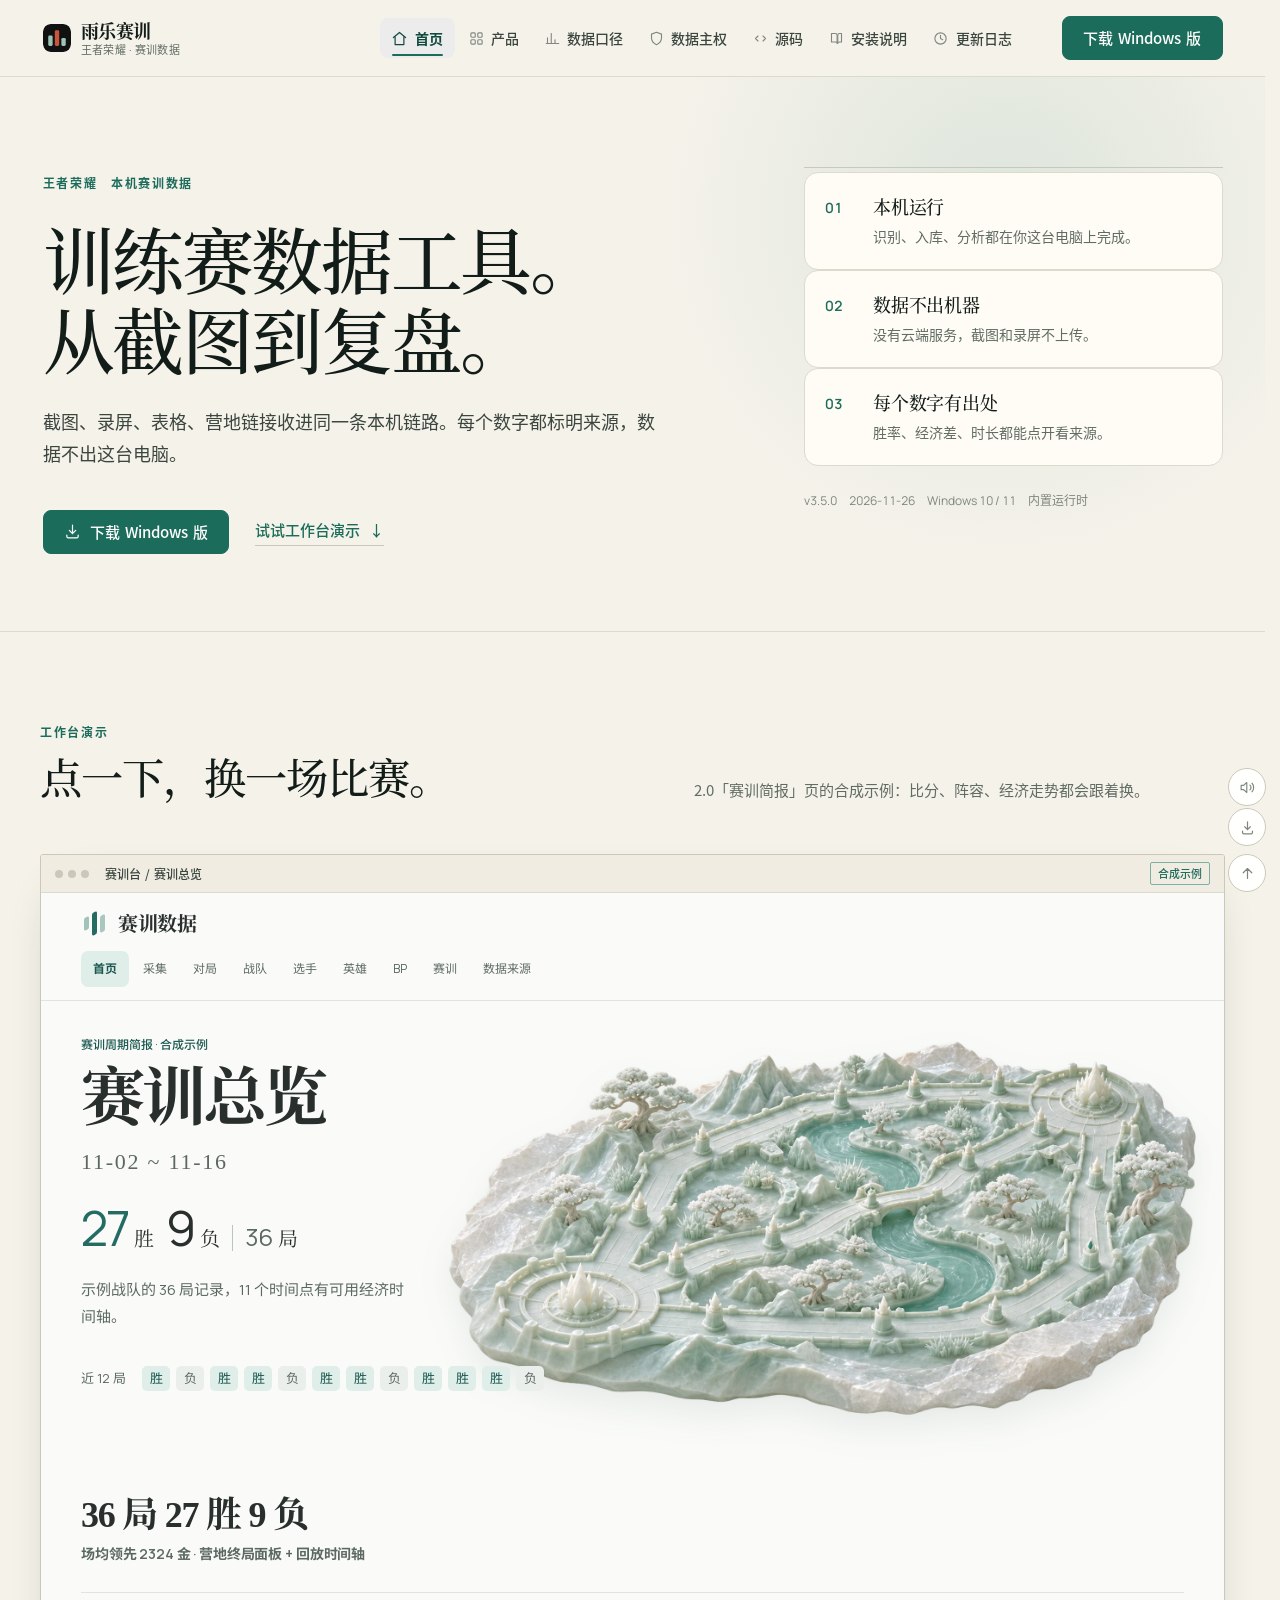
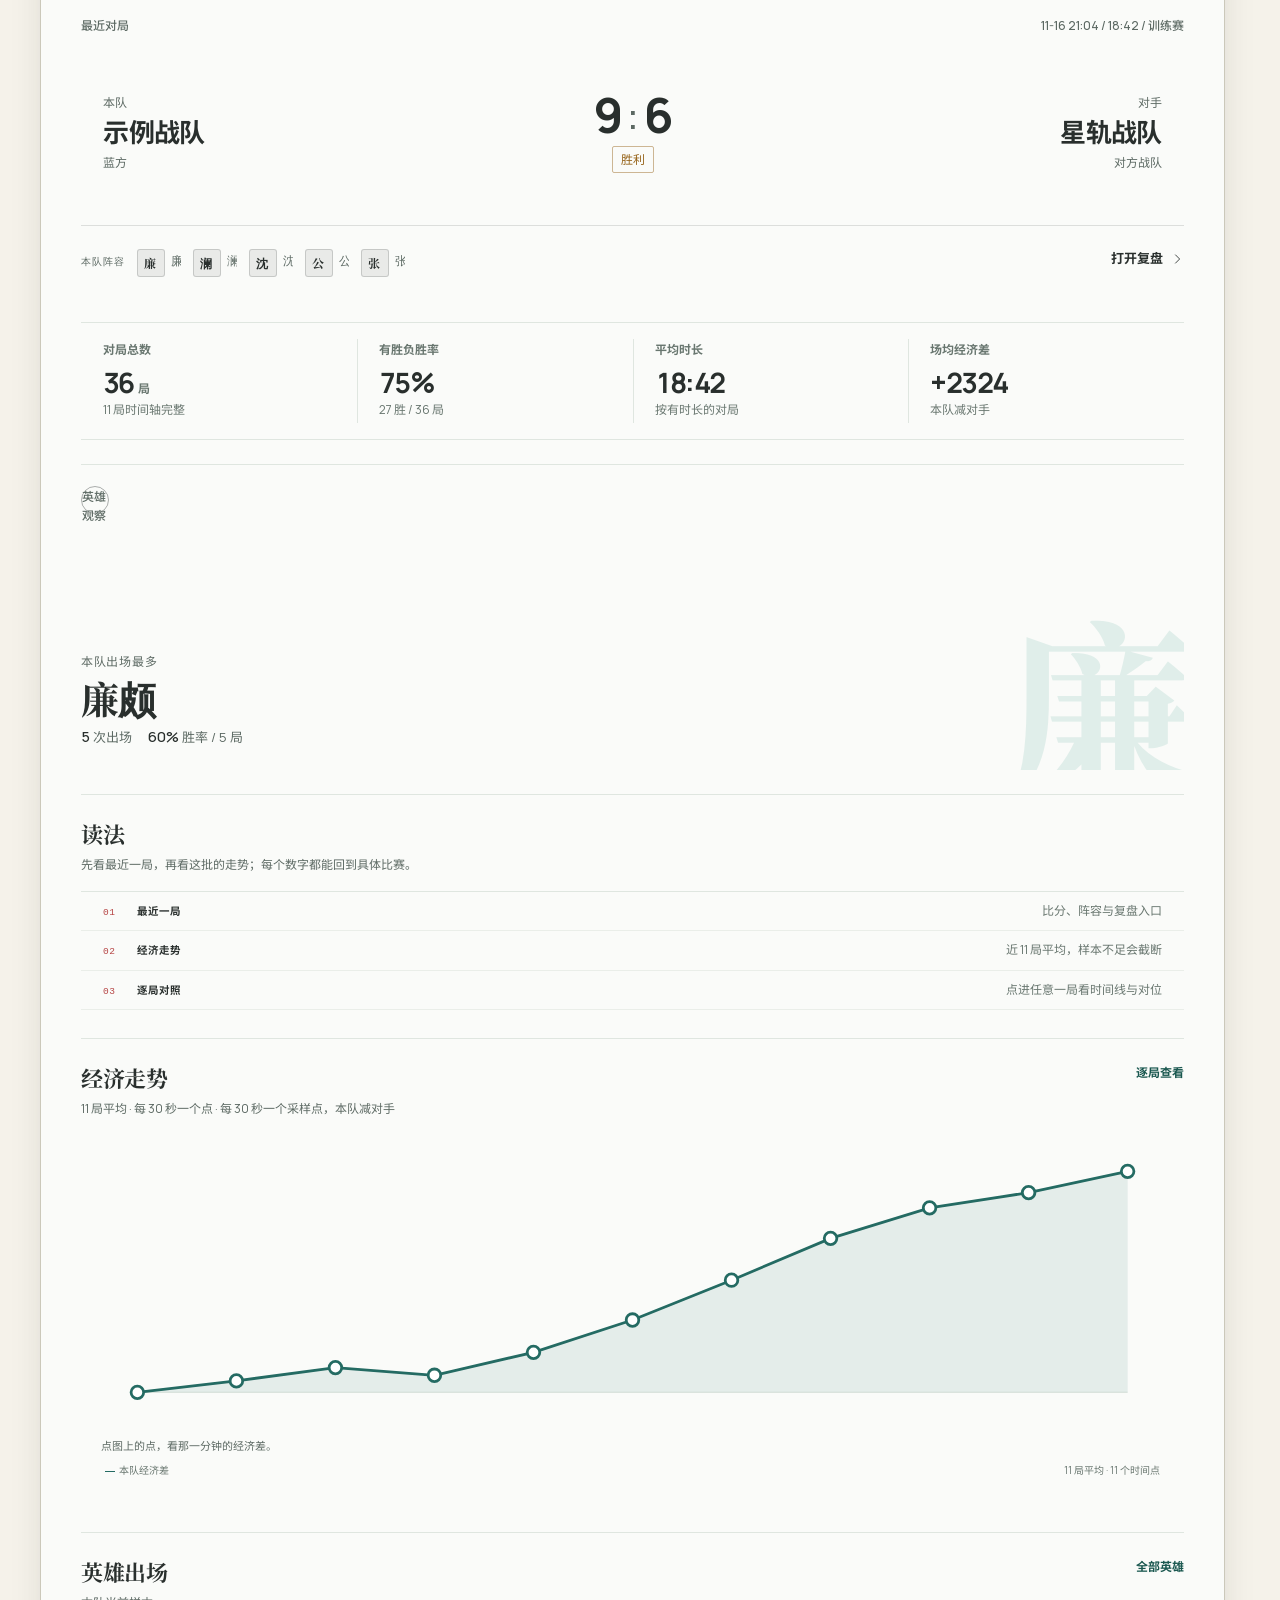
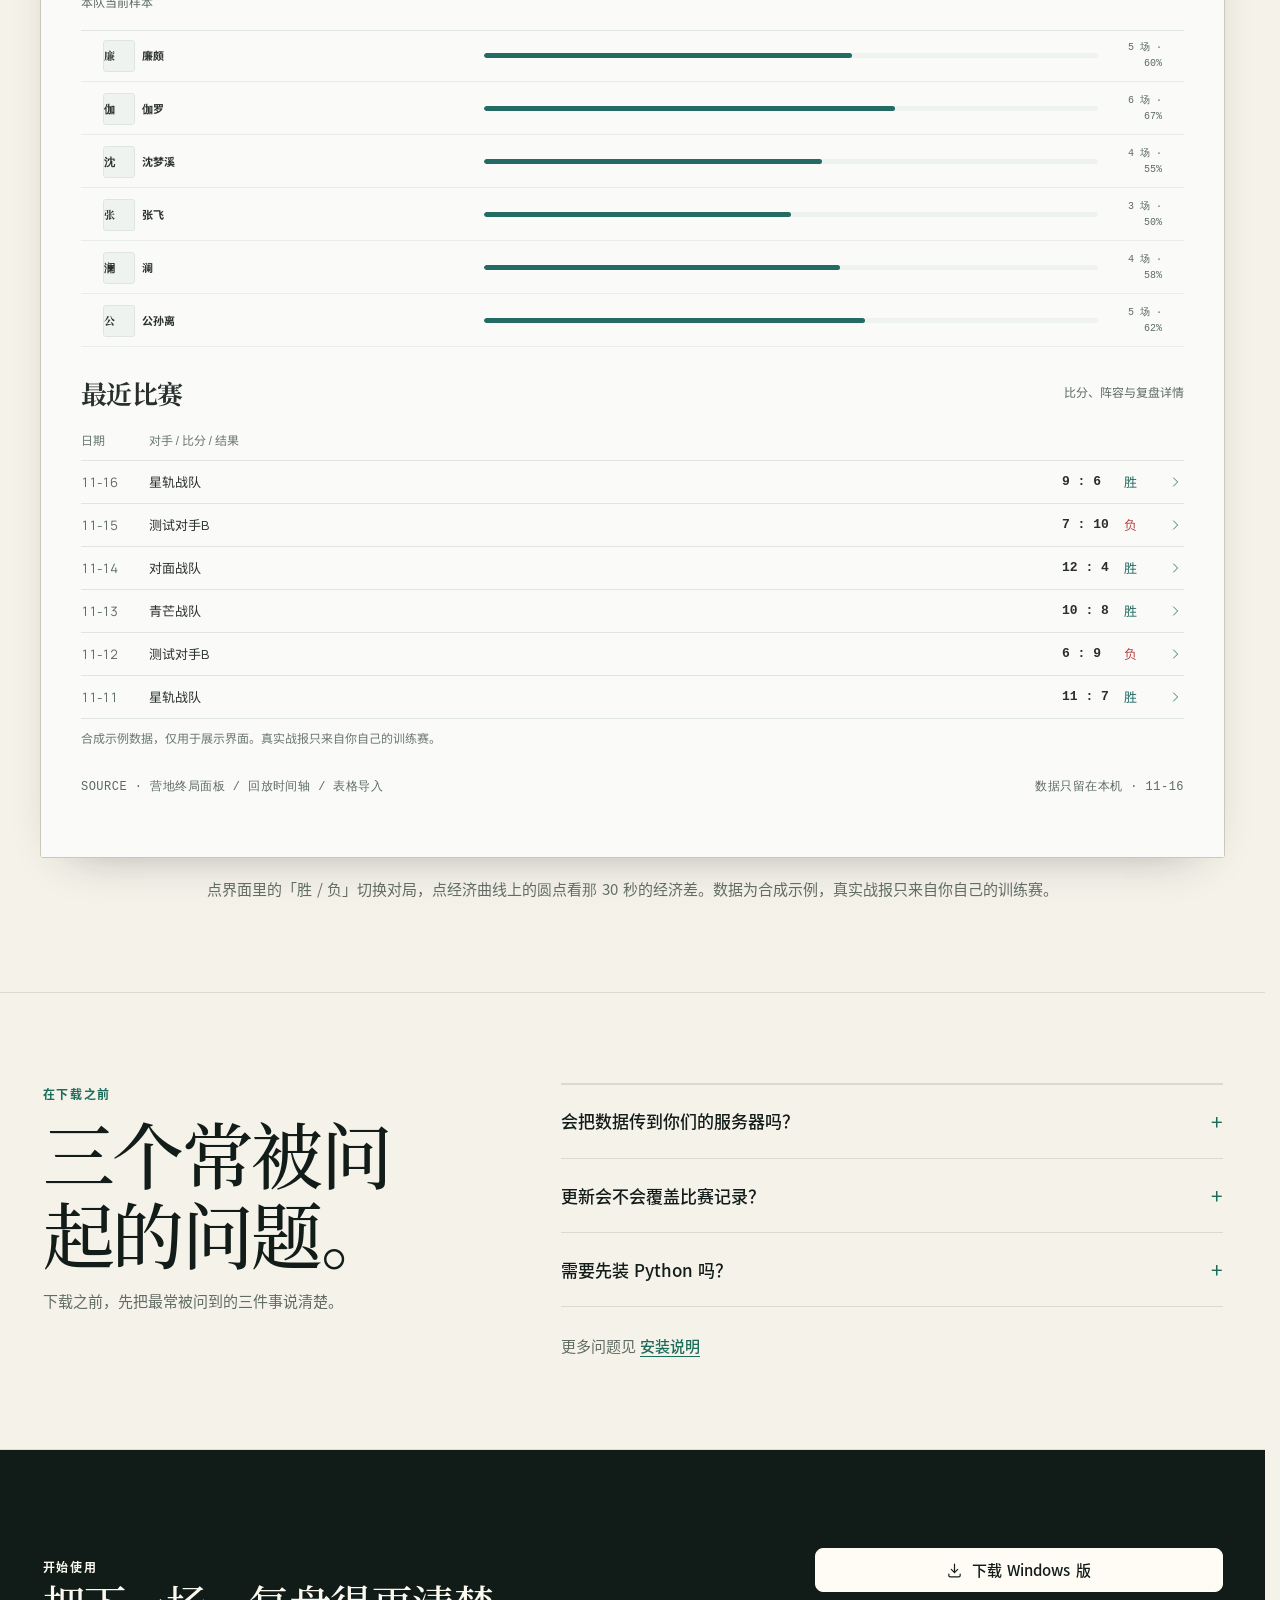
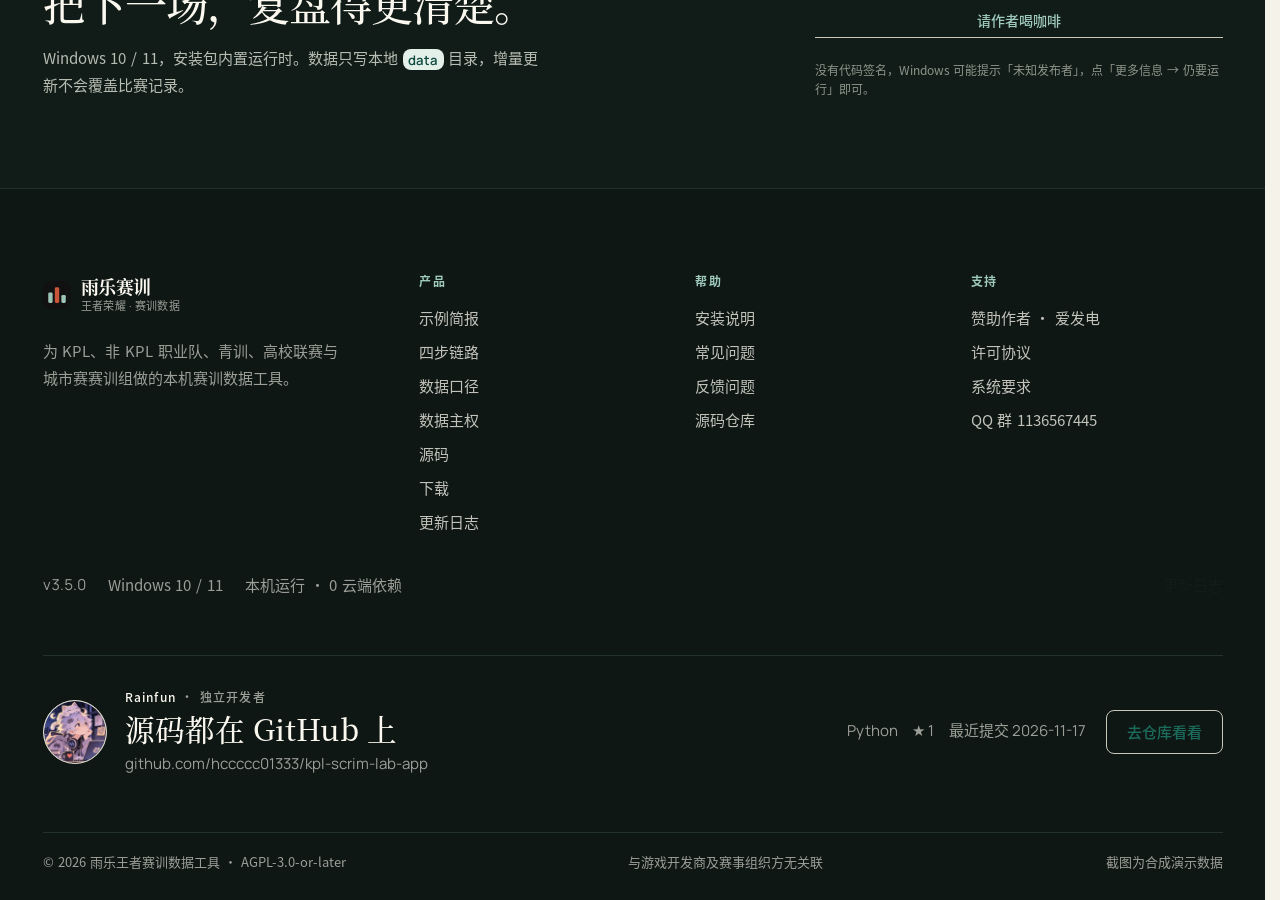
==== commit 4c90abfa: "官网：v3.0.0（全新视觉体系 + 复盘细节打磨 + 跨局大场收口） 由 scripts/build_website.py 构建，9 个文件更新，0 个删除。" ====
--- a/index.html
+++ b/index.html
@@ -28,8 +28,8 @@
   "applicationCategory": "SportsApplication",
   "operatingSystem": "Windows 10, Windows 11",
   "inLanguage": "zh-CN",
-  "softwareVersion": "3.3.0",
-  "downloadUrl": "https://github.com/hccccc01333/kpl-scrim-lab-app/releases/download/v3.3.0/KPL-Scrim-Lab-3.3.0-setup.exe",
+  "softwareVersion": "3.5.0",
+  "downloadUrl": "https://github.com/hccccc01333/kpl-scrim-lab-app/releases/download/v3.5.0/KPL-Scrim-Lab-3.5.0-setup.exe",
   "screenshot": "https://hccccc01333.github.io/kpl-scrim-lab-site/assets/img/v3-hero.png"
 }
 </script>
@@ -46,7 +46,7 @@
 <script src="assets/site.js?v=3f2914a919" defer></script>
 <link rel="alternate" type="application/rss+xml" title="雨乐王者赛训数据工具 · 更新日志" href="feed.xml">
 </head>
-<body class="home" data-version="v3.3.0" data-release="2026-11-26">
+<body class="home" data-version="v3.5.0" data-release="2026-11-26">
 
 <a class="skip" href="#main">跳到主要内容</a>
 
@@ -134,7 +134,7 @@
         <span class="v9-fact-no">03</span>
         <div><b>每个数字有出处</b><p>胜率、经济差、时长都能点开看来源。</p></div>
       </div>
-      <p class="v9-hero-meta">v3.3.0　2026-11-26　Windows 10 / 11　内置运行时</p>
+      <p class="v9-hero-meta">v3.5.0　2026-11-26　Windows 10 / 11　内置运行时</p>
     </aside>
   </div>
 </section>
@@ -263,7 +263,7 @@
       </nav>
     </div>
     <div class="footer-status">
-      <span class="mono">v3.3.0</span>
+      <span class="mono">v3.5.0</span>
       <span>Windows 10 / 11</span>
       <span>本机运行 · 0 云端依赖</span>
       <a href="changelog.html">更新日志 </a>
@@ -327,7 +327,7 @@
 <dialog class="welcome" id="welcome" aria-labelledby="welcome-title" aria-describedby="welcome-note">
   <div class="welcome-inner">
     <div class="welcome-top">
-      <p class="welcome-ver"><span class="mono">v3.3.0</span><span>2026-11-26</span></p>
+      <p class="welcome-ver"><span class="mono">v3.5.0</span><span>2026-11-26</span></p>
       <button class="welcome-close" type="button" data-welcome-close aria-label="关闭说明">
         <svg viewBox="0 0 24 24" fill="none" stroke="currentColor" stroke-width="1.8" stroke-linecap="round" aria-hidden="true"><path d="m6 6 12 12M18 6 6 18"/></svg>
       </button>
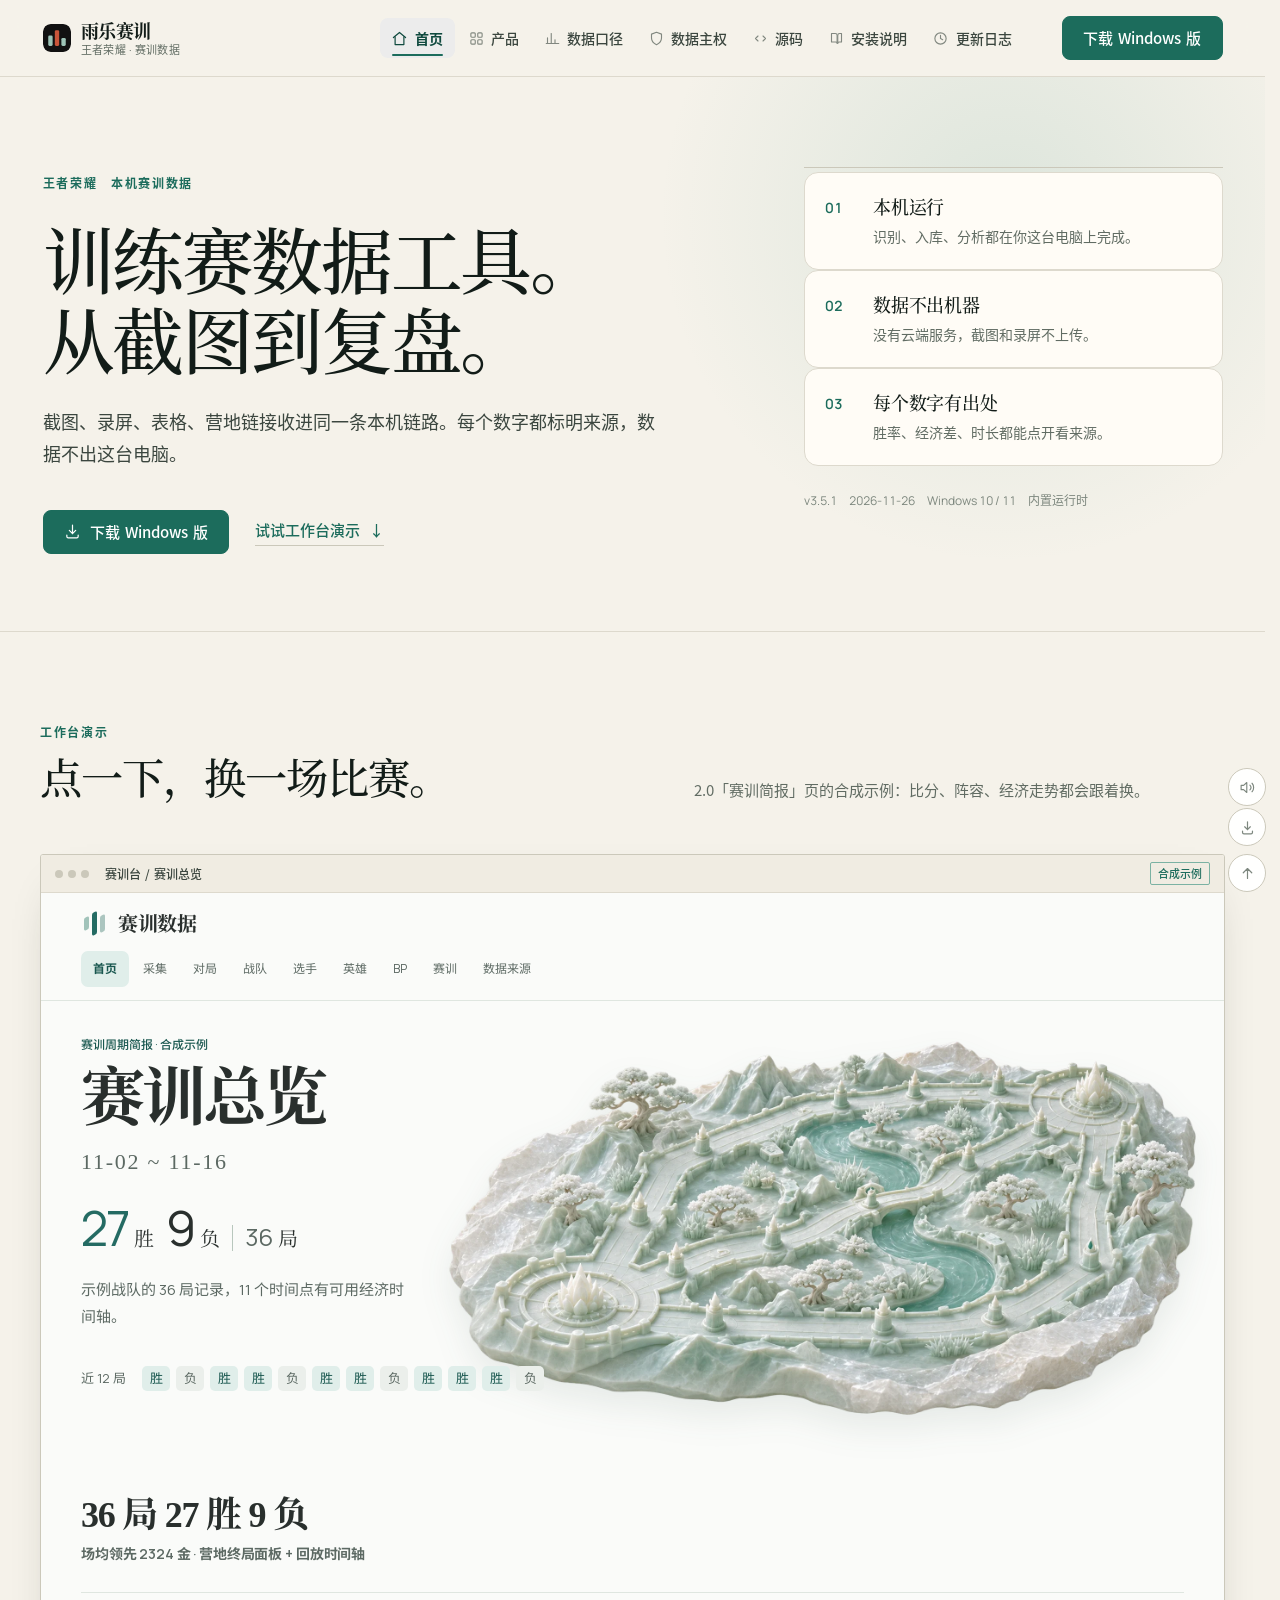
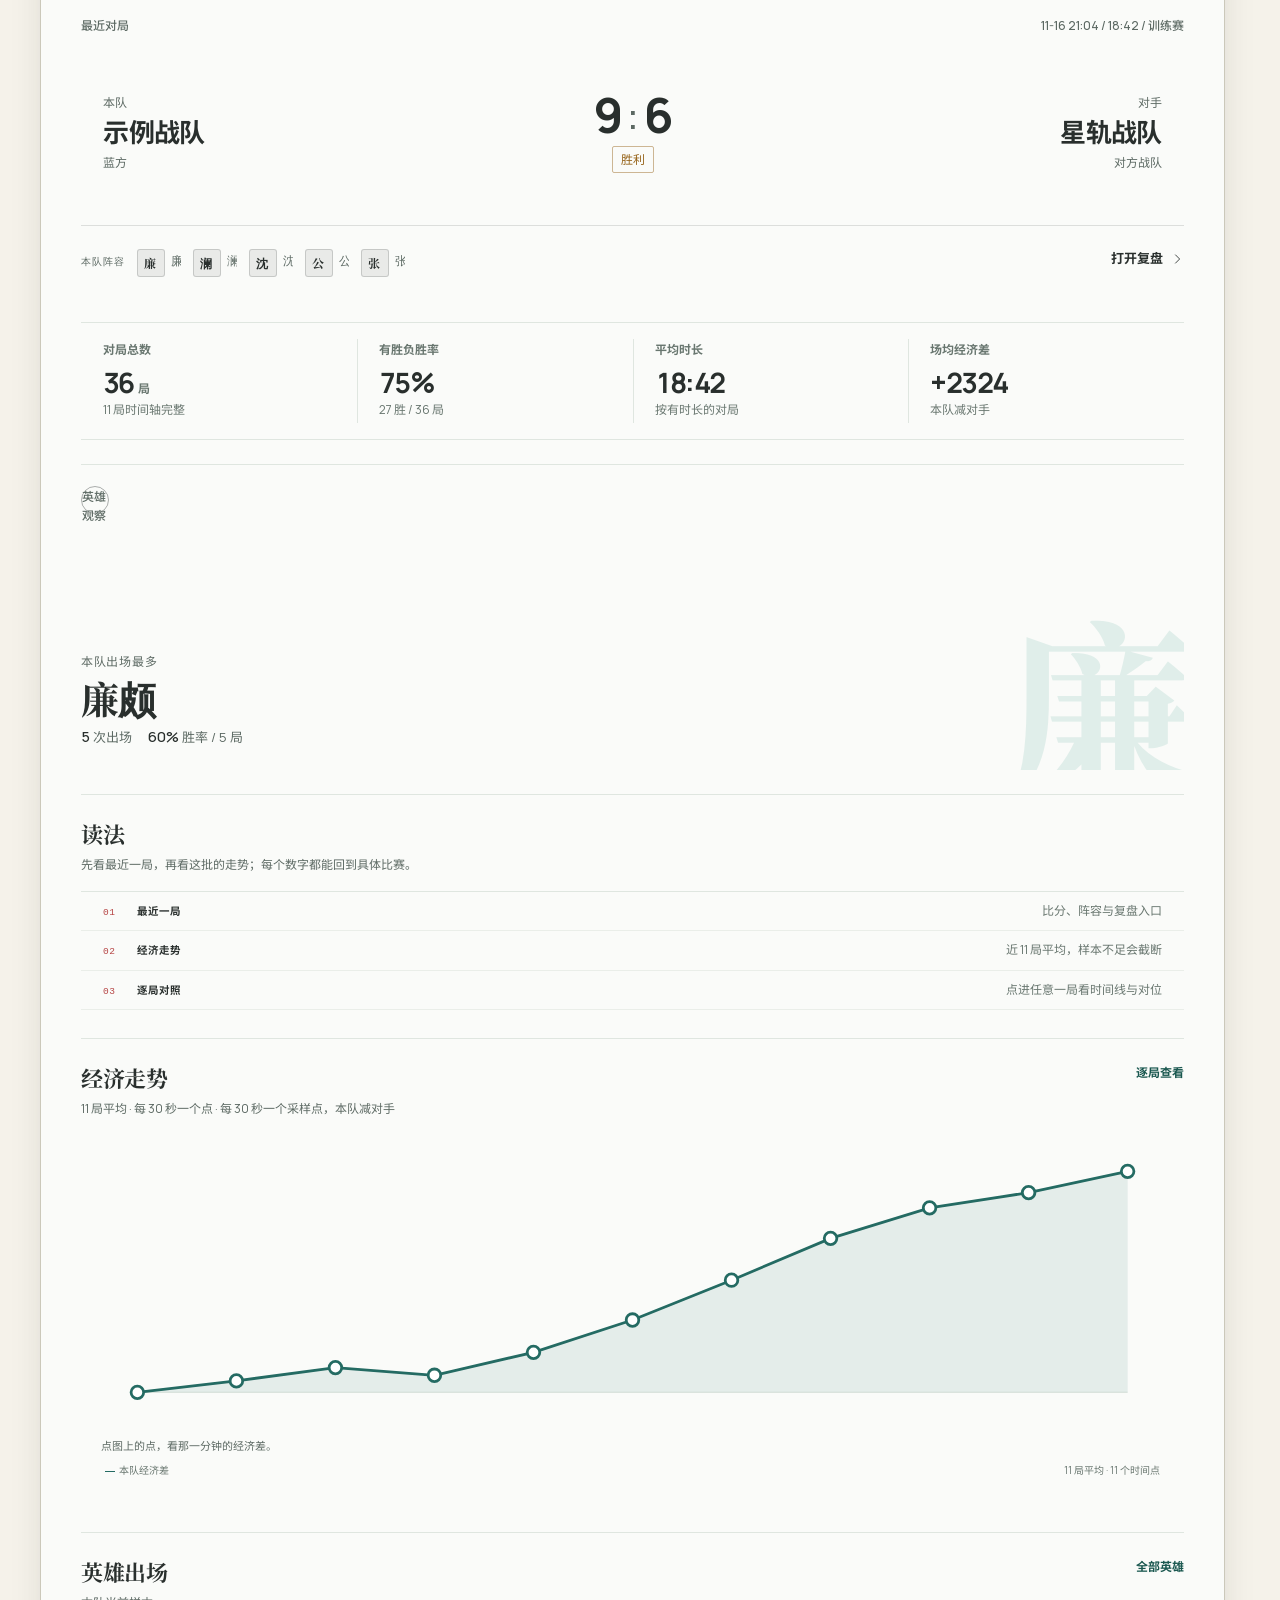
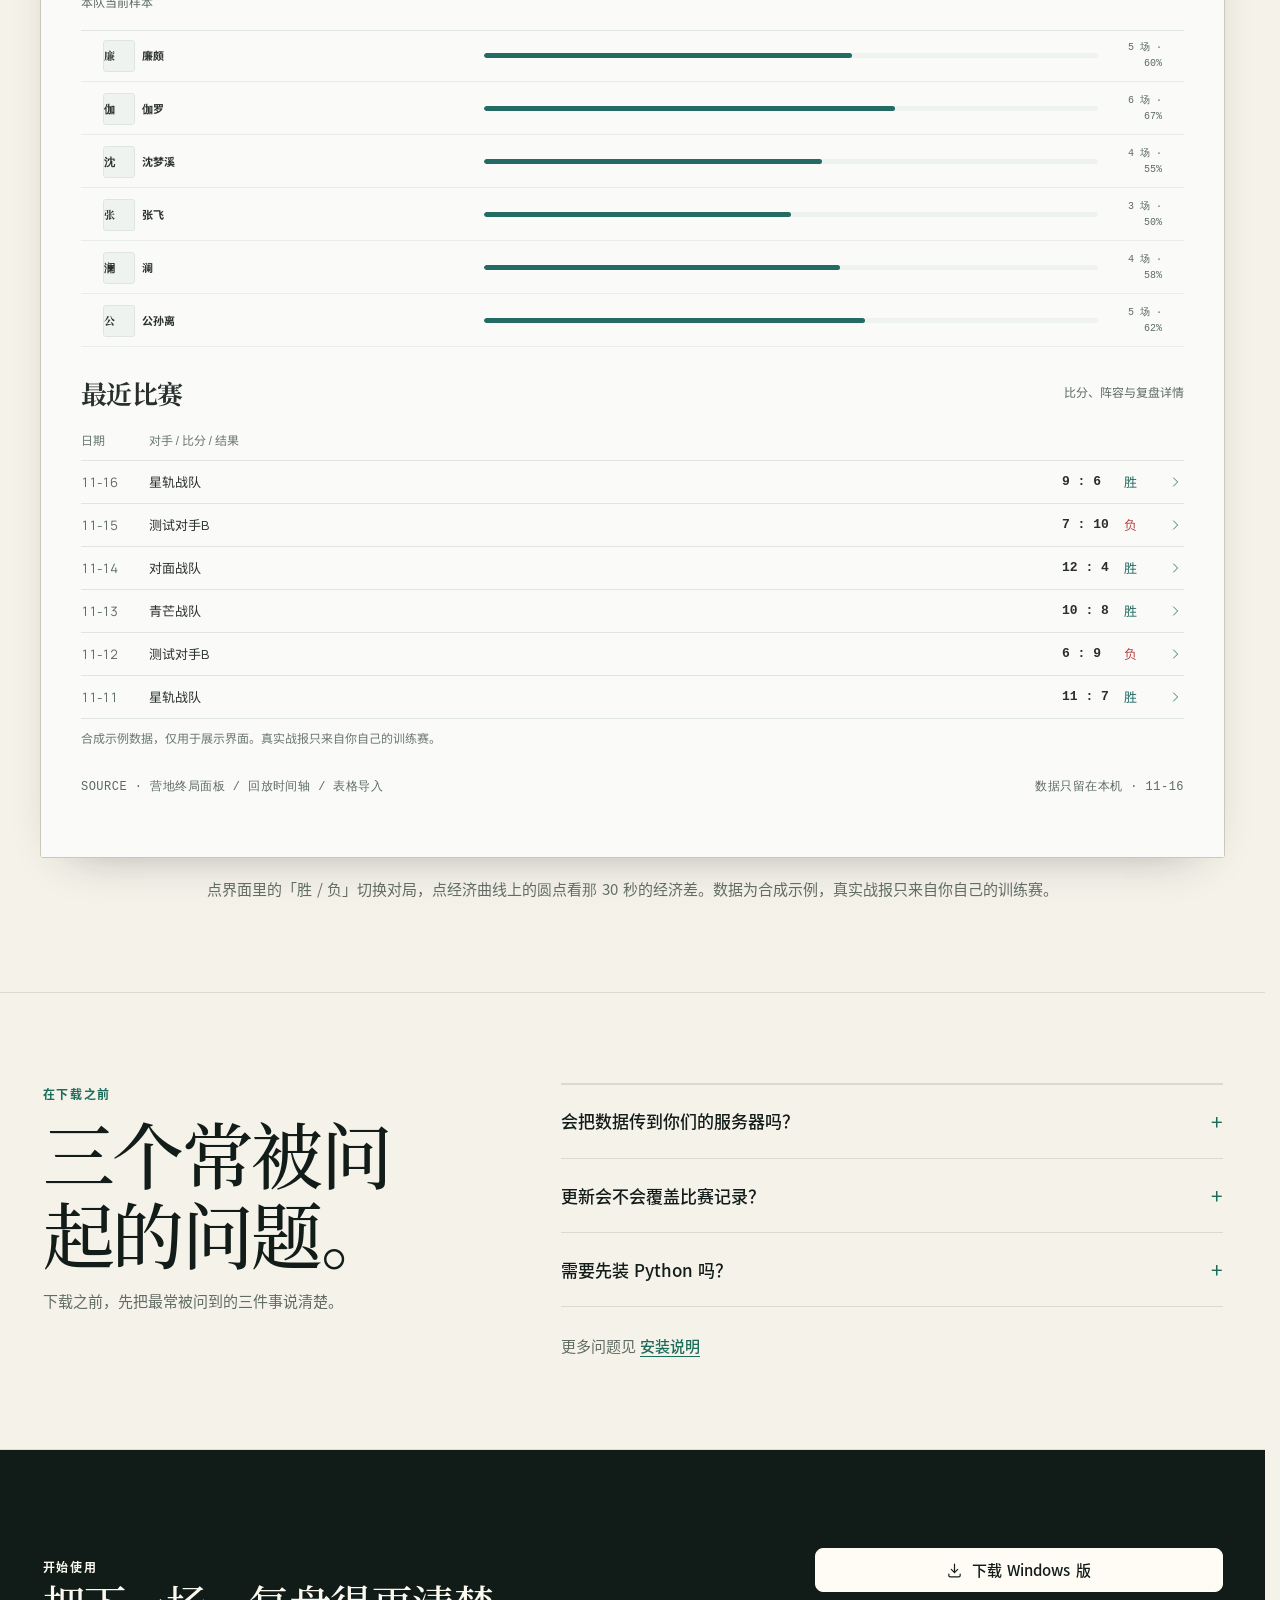
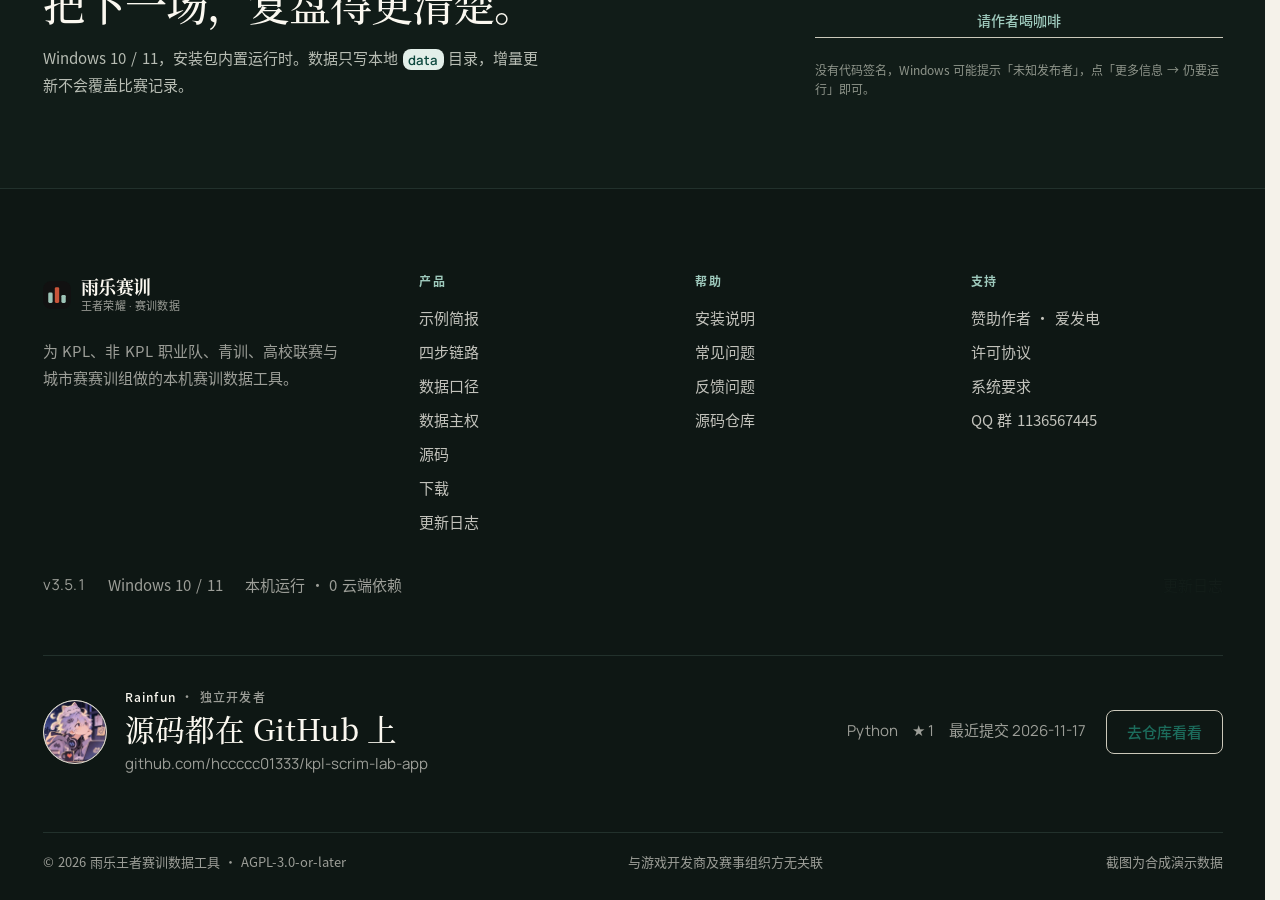
==== commit e4d4d62a: "官网：v3.0.0（全新视觉体系 + 复盘细节打磨 + 跨局大场收口） 由 scripts/build_website.py 构建，9 个文件更新，0 个删除。" ====
--- a/index.html
+++ b/index.html
@@ -28,8 +28,8 @@
   "applicationCategory": "SportsApplication",
   "operatingSystem": "Windows 10, Windows 11",
   "inLanguage": "zh-CN",
-  "softwareVersion": "3.5.0",
-  "downloadUrl": "https://github.com/hccccc01333/kpl-scrim-lab-app/releases/download/v3.5.0/KPL-Scrim-Lab-3.5.0-setup.exe",
+  "softwareVersion": "3.5.1",
+  "downloadUrl": "https://github.com/hccccc01333/kpl-scrim-lab-app/releases/download/v3.5.1/KPL-Scrim-Lab-3.5.1-setup.exe",
   "screenshot": "https://hccccc01333.github.io/kpl-scrim-lab-site/assets/img/v3-hero.png"
 }
 </script>
@@ -46,7 +46,7 @@
 <script src="assets/site.js?v=3f2914a919" defer></script>
 <link rel="alternate" type="application/rss+xml" title="雨乐王者赛训数据工具 · 更新日志" href="feed.xml">
 </head>
-<body class="home" data-version="v3.5.0" data-release="2026-11-26">
+<body class="home" data-version="v3.5.1" data-release="2026-11-26">
 
 <a class="skip" href="#main">跳到主要内容</a>
 
@@ -134,7 +134,7 @@
         <span class="v9-fact-no">03</span>
         <div><b>每个数字有出处</b><p>胜率、经济差、时长都能点开看来源。</p></div>
       </div>
-      <p class="v9-hero-meta">v3.5.0　2026-11-26　Windows 10 / 11　内置运行时</p>
+      <p class="v9-hero-meta">v3.5.1　2026-11-26　Windows 10 / 11　内置运行时</p>
     </aside>
   </div>
 </section>
@@ -263,7 +263,7 @@
       </nav>
     </div>
     <div class="footer-status">
-      <span class="mono">v3.5.0</span>
+      <span class="mono">v3.5.1</span>
       <span>Windows 10 / 11</span>
       <span>本机运行 · 0 云端依赖</span>
       <a href="changelog.html">更新日志 </a>
@@ -327,7 +327,7 @@
 <dialog class="welcome" id="welcome" aria-labelledby="welcome-title" aria-describedby="welcome-note">
   <div class="welcome-inner">
     <div class="welcome-top">
-      <p class="welcome-ver"><span class="mono">v3.5.0</span><span>2026-11-26</span></p>
+      <p class="welcome-ver"><span class="mono">v3.5.1</span><span>2026-11-26</span></p>
       <button class="welcome-close" type="button" data-welcome-close aria-label="关闭说明">
         <svg viewBox="0 0 24 24" fill="none" stroke="currentColor" stroke-width="1.8" stroke-linecap="round" aria-hidden="true"><path d="m6 6 12 12M18 6 6 18"/></svg>
       </button>
